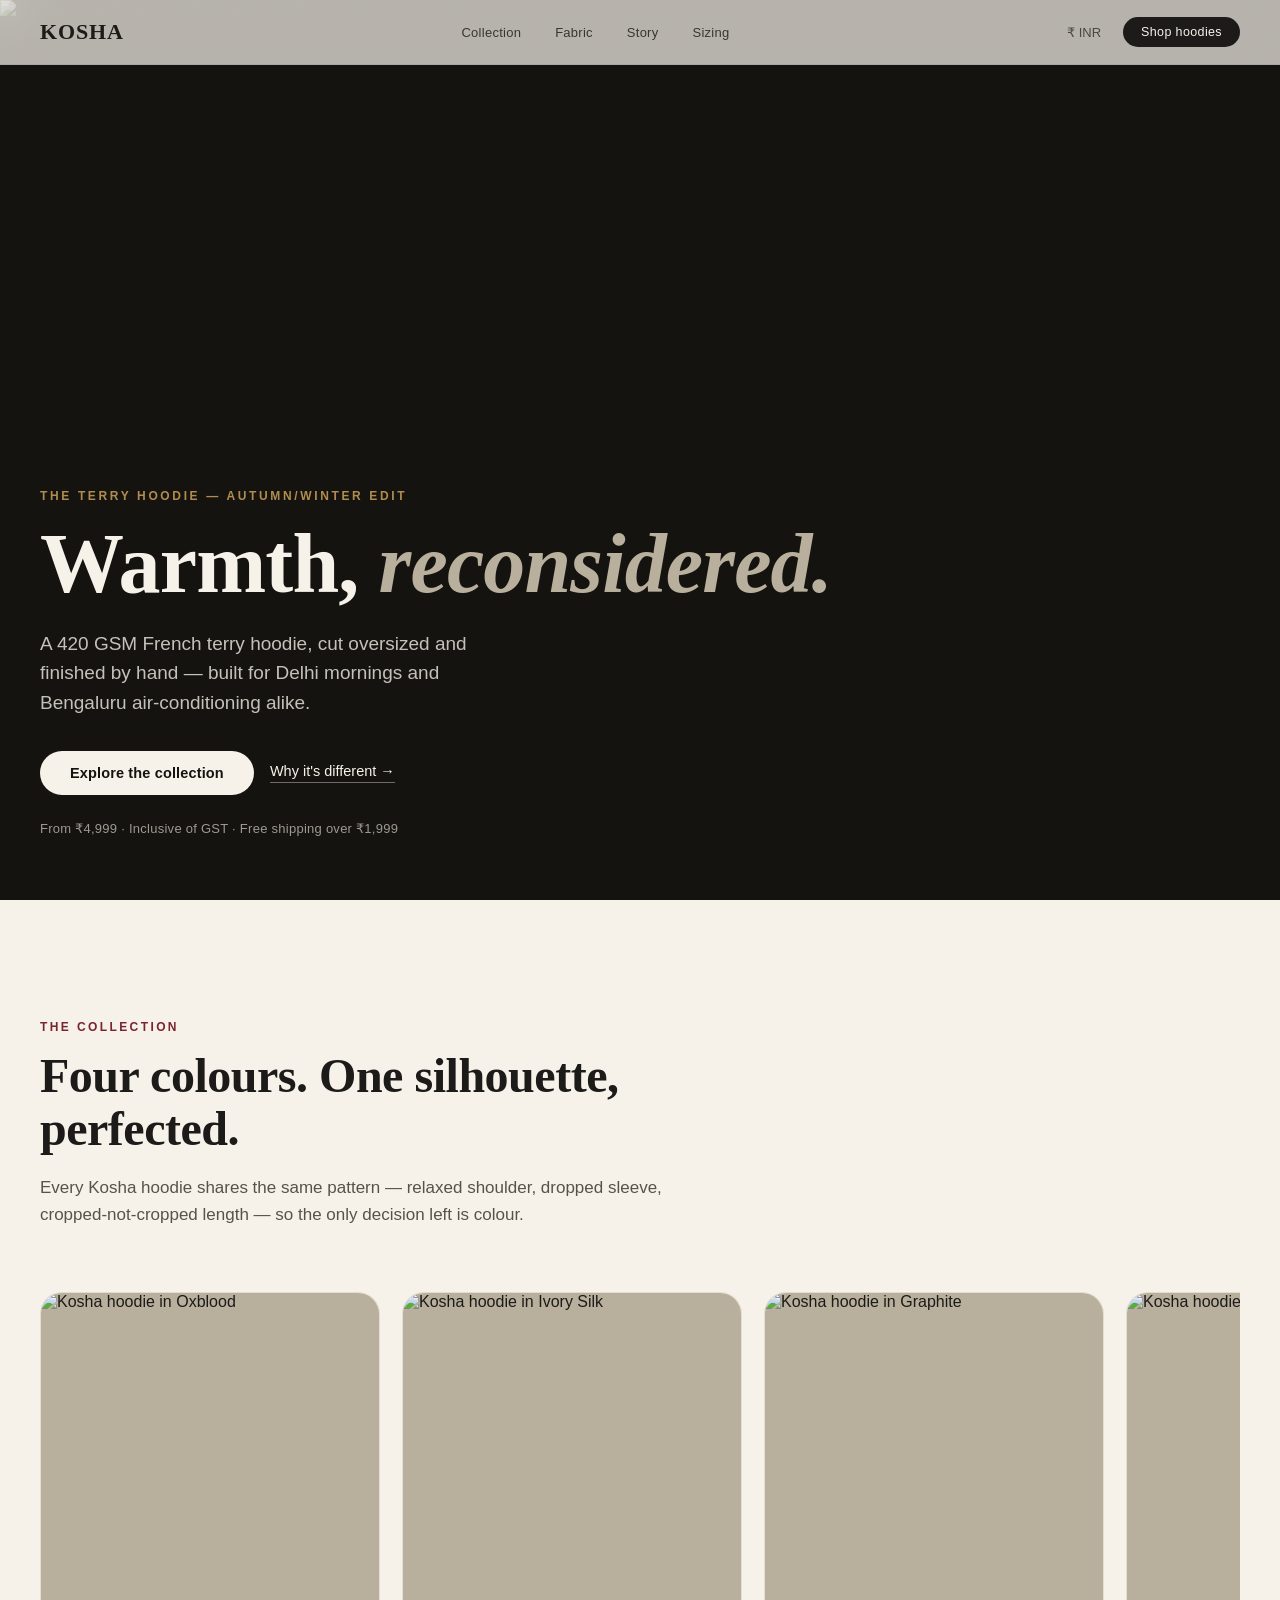
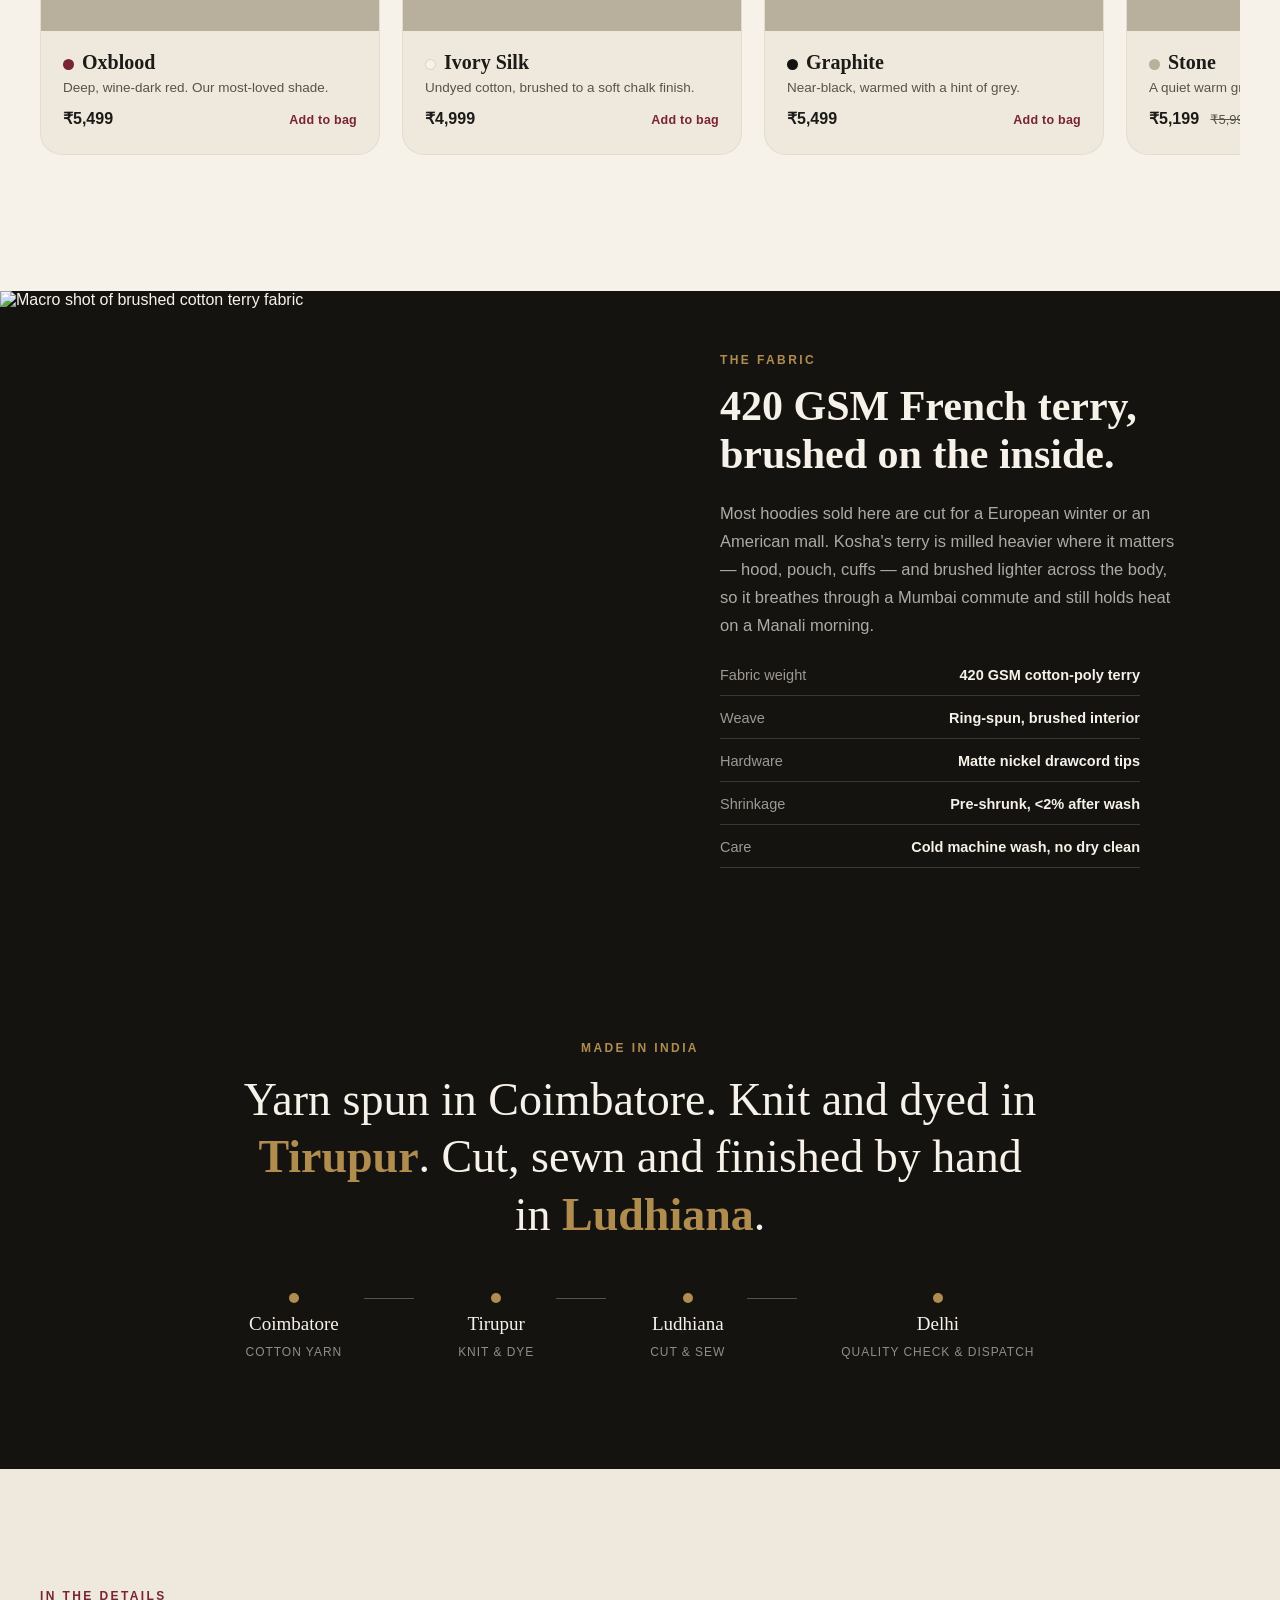
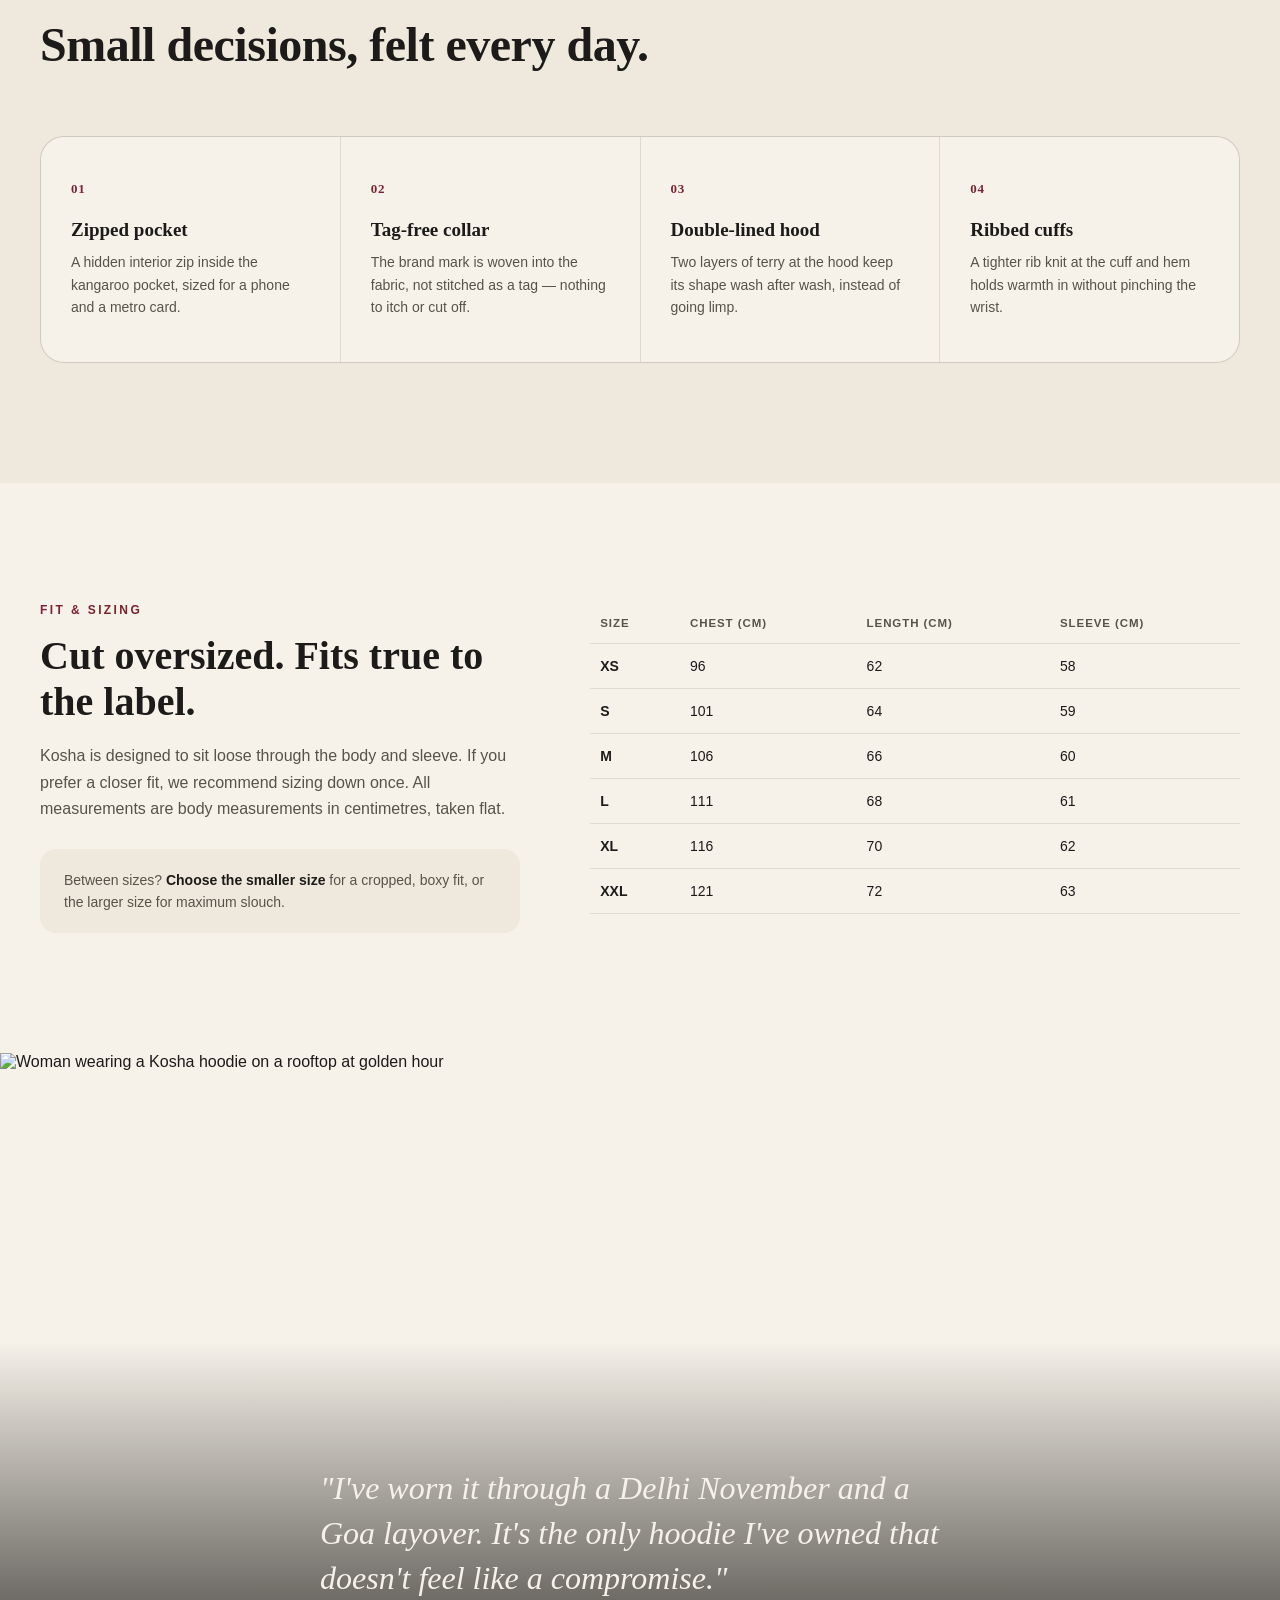
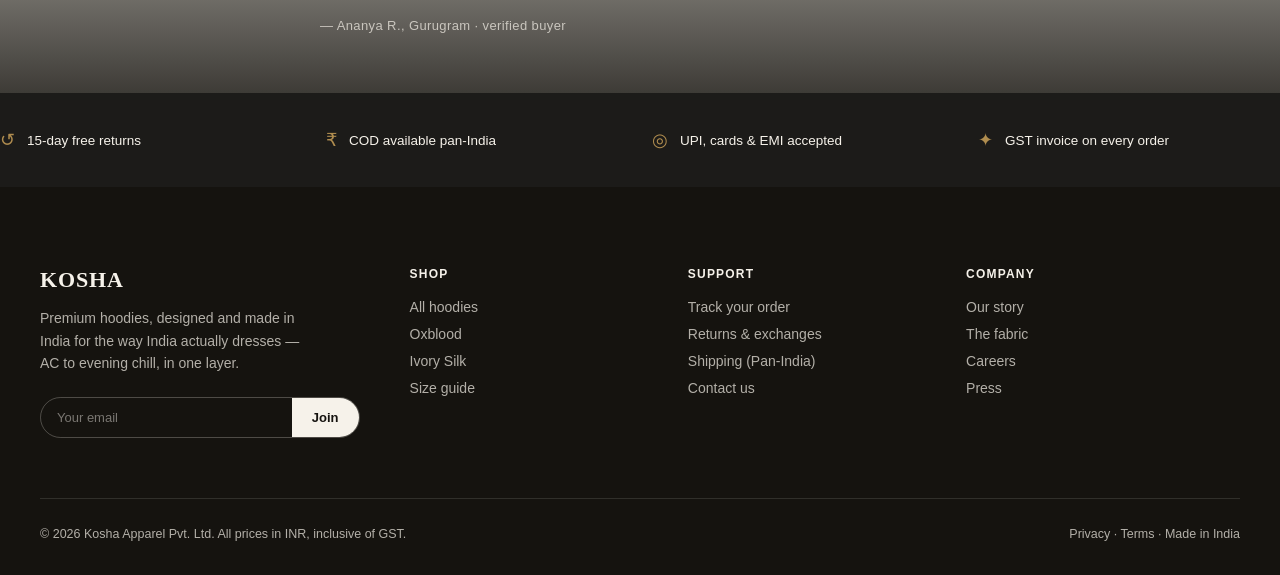
==== index.html @ 0e70fe6a "Add files via upload" ====
<!DOCTYPE html>
<html lang="en">
<head>
<meta charset="UTF-8">
<meta name="viewport" content="width=device-width, initial-scale=1.0">
<title>Kosha — Hoodies, engineered for Indian winters</title>
<style>
  :root{
    --ivory:#F6F2EA;
    --ivory-2:#EFE9DD;
    --graphite:#15130F;
    --graphite-2:#211E19;
    --oxblood:#7A2430;
    --oxblood-2:#5E1B25;
    --stone:#B9AF9D;
    --gold:#B08D4F;
    --ink:#1C1B19;
    --ink-soft:#57534A;
    --serif: ui-serif, "Iowan Old Style", "Palatino Linotype", Georgia, "Times New Roman", serif;
    --sans: -apple-system, BlinkMacSystemFont, "Segoe UI", Helvetica, Arial, sans-serif;
  }
  *{margin:0;padding:0;box-sizing:border-box;}
  html{scroll-behavior:smooth;}
  body{
    background:var(--ivory);
    color:var(--ink);
    font-family:var(--sans);
    -webkit-font-smoothing:antialiased;
    overflow-x:hidden;
  }
  img{display:block;max-width:100%;}
  a{color:inherit;text-decoration:none;}
  .wrap{max-width:1280px;margin:0 auto;padding:0 40px;}
  @media (max-width:700px){.wrap{padding:0 22px;}}

  /* focus visibility */
  a:focus-visible, button:focus-visible{outline:2px solid var(--oxblood); outline-offset:3px;}

  @media (prefers-reduced-motion: reduce){
    html{scroll-behavior:auto;}
    *{animation-duration:0.001ms !important; transition-duration:0.001ms !important;}
  }

  /* ---------- NAV ---------- */
  header.nav{
    position:fixed; top:0; left:0; right:0; z-index:100;
    background:rgba(246,242,234,0.72);
    backdrop-filter:blur(18px) saturate(160%);
    -webkit-backdrop-filter:blur(18px) saturate(160%);
    border-bottom:1px solid rgba(28,27,25,0.08);
  }
  .nav-inner{
    display:flex; align-items:center; justify-content:space-between;
    height:64px;
  }
  .logo{
    font-family:var(--serif); font-size:22px; letter-spacing:0.04em; font-weight:600;
  }
  .nav-links{display:flex; gap:34px; font-size:13px; letter-spacing:0.02em;}
  .nav-links a{opacity:0.82; transition:opacity .2s;}
  .nav-links a:hover{opacity:1;}
  .nav-right{display:flex; align-items:center; gap:22px; font-size:13px;}
  .nav-cta{
    background:var(--ink); color:var(--ivory); padding:8px 18px; border-radius:999px; font-size:12.5px; letter-spacing:0.03em;
  }
  .nav-mobile-toggle{display:none;}
  @media (max-width:860px){
    .nav-links{display:none;}
  }

  /* ---------- HERO ---------- */
  .hero{
    position:relative; height:100vh; min-height:680px; width:100%;
    display:flex; align-items:flex-end;
    background:var(--graphite);
    overflow:hidden;
  }
  .hero img{
    position:absolute; inset:0; width:100%; height:100%; object-fit:cover; object-position:top center;
    opacity:0.96;
  }
  .hero::after{
    content:""; position:absolute; inset:0;
    background:linear-gradient(180deg, rgba(21,19,15,0.05) 0%, rgba(21,19,15,0.15) 45%, rgba(21,19,15,0.92) 100%);
  }
  .hero-content{position:relative; z-index:2; width:100%; padding-bottom:64px;}
  .eyebrow{
    color:var(--gold); font-size:12px; letter-spacing:0.22em; text-transform:uppercase; margin-bottom:18px; font-weight:600;
  }
  .hero h1{
    font-family:var(--serif); color:var(--ivory); font-size:clamp(40px,7vw,84px); line-height:1.02; letter-spacing:-0.01em; max-width:900px; font-weight:600;
  }
  .hero h1 em{font-style:italic; color:var(--stone);}
  .hero p.sub{
    color:rgba(246,242,234,0.78); font-size:clamp(15px,1.7vw,19px); max-width:480px; margin-top:22px; line-height:1.55;
  }
  .hero-actions{display:flex; gap:16px; margin-top:34px; align-items:center; flex-wrap:wrap;}
  .btn-primary{
    background:var(--ivory); color:var(--graphite); padding:14px 30px; border-radius:999px; font-size:14.5px; font-weight:600; letter-spacing:0.01em;
    transition:transform .25s ease, background .25s ease;
    display:inline-block;
  }
  .btn-primary:hover{transform:translateY(-2px); background:#fff;}
  .btn-ghost{
    color:var(--ivory); font-size:14.5px; border-bottom:1px solid rgba(246,242,234,0.4); padding-bottom:3px;
  }
  .hero-price{color:rgba(246,242,234,0.6); font-size:13px; margin-top:26px; letter-spacing:0.02em;}

  /* ---------- SECTION HEADERS ---------- */
  .section{padding:120px 0;}
  @media (max-width:700px){.section{padding:76px 0;}}
  .section-head{max-width:640px; margin-bottom:64px;}
  .section-eyebrow{
    font-size:12px; letter-spacing:0.2em; text-transform:uppercase; color:var(--oxblood); font-weight:700; margin-bottom:16px;
  }
  .section-head h2{
    font-family:var(--serif); font-size:clamp(30px,4vw,48px); line-height:1.1; font-weight:600; letter-spacing:-0.01em;
  }
  .section-head p{color:var(--ink-soft); font-size:17px; line-height:1.6; margin-top:18px;}

  /* ---------- COLLECTION STRIP ---------- */
  .collection{background:var(--ivory);}
  .strip{
    display:flex; gap:22px; overflow-x:auto; padding-bottom:16px; scroll-snap-type:x mandatory;
    -ms-overflow-style:none; scrollbar-width:none;
  }
  .strip::-webkit-scrollbar{display:none;}
  .card{
    flex:0 0 auto; width:340px; scroll-snap-align:start;
    background:var(--ivory-2); border-radius:22px; overflow:hidden;
    border:1px solid rgba(28,27,25,0.06);
    transition:transform .35s cubic-bezier(.2,.8,.2,1), box-shadow .35s;
  }
  .card:hover{transform:translateY(-6px); box-shadow:0 24px 48px -20px rgba(28,27,25,0.25);}
  .card-img{aspect-ratio:1/1; overflow:hidden; background:var(--stone);}
  .card-img img{width:100%; height:100%; object-fit:cover; transition:transform .6s ease;}
  .card:hover .card-img img{transform:scale(1.05);}
  .card-info{padding:20px 22px 26px;}
  .card-info .swatch{display:inline-block; width:11px; height:11px; border-radius:50%; margin-right:8px; vertical-align:middle;}
  .card-info h3{font-family:var(--serif); font-size:20px; font-weight:600; margin-bottom:6px;}
  .card-info .desc{color:var(--ink-soft); font-size:13.5px; margin-bottom:14px;}
  .card-info .price-row{display:flex; align-items:baseline; justify-content:space-between;}
  .card-info .price{font-size:16px; font-weight:600;}
  .card-info .price .strike{color:var(--ink-soft); text-decoration:line-through; font-weight:400; font-size:13px; margin-left:7px;}
  .card-info .add{font-size:12.5px; color:var(--oxblood); font-weight:700; letter-spacing:0.02em;}

  /* ---------- FABRIC / SPLIT SECTION ---------- */
  .split{
    display:grid; grid-template-columns:1fr 1fr; align-items:center; gap:0;
  }
  @media (max-width:860px){.split{grid-template-columns:1fr;}}
  .split-media{aspect-ratio:1/1; overflow:hidden;}
  .split-media img{width:100%; height:100%; object-fit:cover;}
  .split-text{padding:60px 80px;}
  @media (max-width:860px){.split-text{padding:50px 24px;}}
  .split-text .section-eyebrow{margin-bottom:16px;}
  .split-text h2{font-family:var(--serif); font-size:clamp(28px,3.6vw,42px); line-height:1.14; font-weight:600; margin-bottom:20px;}
  .split-text p{color:var(--ink-soft); font-size:16.5px; line-height:1.7; margin-bottom:16px; max-width:460px;}
  .spec-list{margin-top:28px; display:grid; gap:14px;}
  .spec-list div{display:flex; justify-content:space-between; max-width:420px; border-bottom:1px solid rgba(28,27,25,0.1); padding-bottom:12px; font-size:14.5px;}
  .spec-list span:first-child{color:var(--ink-soft);}
  .spec-list span:last-child{font-weight:600;}

  .dark{background:var(--graphite); color:var(--ivory);}
  .dark .section-head p, .dark .split-text p{color:rgba(246,242,234,0.68);}
  .dark .section-eyebrow{color:var(--gold);}
  .dark .spec-list div{border-bottom-color:rgba(246,242,234,0.16);}
  .dark .spec-list span:first-child{color:rgba(246,242,234,0.6);}

  /* ---------- PROVENANCE ---------- */
  .provenance{background:var(--graphite); color:var(--ivory); text-align:center; padding:110px 0;}
  .provenance .section-eyebrow{color:var(--gold); justify-content:center;}
  .provenance h2{font-family:var(--serif); font-size:clamp(28px,4vw,46px); max-width:800px; margin:0 auto 50px; line-height:1.25; font-weight:500;}
  .provenance h2 b{font-weight:600; color:var(--gold);}
  .route{
    display:flex; align-items:flex-start; justify-content:center; max-width:900px; margin:0 auto; flex-wrap:wrap; row-gap:36px;
  }
  .route .stop{display:flex; align-items:flex-start; gap:0; padding:0 22px;}
  .route .stop-inner{display:flex; flex-direction:column; align-items:center; gap:10px;}
  .route .stop .dot{width:10px; height:10px; border-radius:50%; background:var(--gold);}
  .route .stop .city{font-family:var(--serif); font-size:19px;}
  .route .stop .role{font-size:12px; letter-spacing:0.08em; text-transform:uppercase; color:rgba(246,242,234,0.55); white-space:nowrap;}
  .route .line{width:50px; height:1px; background:rgba(246,242,234,0.28); margin-top:5px; align-self:flex-start; margin-left:22px;}
  @media (max-width:760px){ .route .line{display:none;} .route{flex-direction:column; align-items:center; gap:28px;} .route .stop{padding:0;} }

  /* ---------- DETAIL GRID ---------- */
  .details{background:var(--ivory-2);}
  .grid4{display:grid; grid-template-columns:repeat(4,1fr); gap:1px; background:rgba(28,27,25,0.08); border:1px solid rgba(28,27,25,0.08); border-radius:24px; overflow:hidden;}
  @media (max-width:900px){.grid4{grid-template-columns:repeat(2,1fr);}}
  .detail-cell{background:var(--ivory); padding:44px 30px; }
  .detail-cell .num{font-family:var(--serif); font-size:13px; color:var(--oxblood); font-weight:700; letter-spacing:0.05em; margin-bottom:22px;}
  .detail-cell h4{font-family:var(--serif); font-size:19px; font-weight:600; margin-bottom:10px;}
  .detail-cell p{font-size:14px; color:var(--ink-soft); line-height:1.6;}

  /* ---------- SIZE ---------- */
  .size-section .wrap{display:grid; grid-template-columns:0.85fr 1.15fr; gap:70px; align-items:start;}
  @media (max-width:900px){.size-section .wrap{grid-template-columns:1fr;}}
  table.size-table{width:100%; border-collapse:collapse; font-size:14px;}
  table.size-table th, table.size-table td{padding:14px 10px; text-align:left; border-bottom:1px solid rgba(28,27,25,0.1);}
  table.size-table th{font-size:11.5px; letter-spacing:0.08em; text-transform:uppercase; color:var(--ink-soft); font-weight:600;}
  table.size-table td:first-child, table.size-table th:first-child{font-weight:700;}
  .fit-note{margin-top:26px; background:var(--ivory-2); border-radius:16px; padding:20px 24px; font-size:14px; color:var(--ink-soft); line-height:1.6;}
  .fit-note b{color:var(--ink);}

  /* ---------- LIFESTYLE / QUOTE ---------- */
  .quote-section{position:relative; min-height:640px; display:flex; align-items:flex-end; overflow:hidden;}
  .quote-section img{position:absolute; inset:0; width:100%; height:100%; object-fit:cover;}
  .quote-section::after{content:""; position:absolute; inset:0; background:linear-gradient(0deg, rgba(21,19,15,0.82) 0%, rgba(21,19,15,0) 55%);}
  .quote-content{position:relative; z-index:2; padding:60px 0; color:var(--ivory); max-width:640px;}
  .quote-content p.quote{font-family:var(--serif); font-size:clamp(22px,3vw,32px); line-height:1.4; font-style:italic; margin-bottom:18px;}
  .quote-content .attribution{font-size:13px; color:rgba(246,242,234,0.7); letter-spacing:0.03em;}

  /* ---------- TRUST BAR ---------- */
  .trust{background:var(--ink); color:var(--ivory);}
  .trust .wrap{display:flex; justify-content:space-between; padding:36px 0; flex-wrap:wrap; gap:24px;}
  .trust .item{display:flex; align-items:center; gap:12px; font-size:13.5px; flex:1; min-width:200px;}
  .trust .item .ic{font-size:18px; color:var(--gold);}

  /* ---------- FOOTER ---------- */
  footer{background:var(--graphite); color:rgba(246,242,234,0.7); padding:80px 0 34px;}
  .footer-top{display:grid; grid-template-columns:1.4fr 1fr 1fr 1.2fr; gap:50px; padding-bottom:60px; border-bottom:1px solid rgba(246,242,234,0.12);}
  @media (max-width:800px){.footer-top{grid-template-columns:1fr 1fr; row-gap:40px;}}
  .footer-top h5{color:var(--ivory); font-size:12px; letter-spacing:0.1em; text-transform:uppercase; margin-bottom:18px;}
  .footer-top ul{list-style:none; display:grid; gap:11px; font-size:14px;}
  .footer-top ul a:hover{color:var(--ivory);}
  .foot-brand .logo{color:var(--ivory); margin-bottom:14px;}
  .foot-brand p{font-size:14px; line-height:1.6; max-width:280px; margin-bottom:22px;}
  .newsletter{display:flex; border:1px solid rgba(246,242,234,0.25); border-radius:999px; overflow:hidden; max-width:320px;}
  .newsletter input{background:none; border:none; padding:12px 16px; color:var(--ivory); font-size:13px; flex:1; outline:none;}
  .newsletter input::placeholder{color:rgba(246,242,234,0.45);}
  .newsletter button{background:var(--ivory); color:var(--graphite); border:none; padding:0 20px; font-size:13px; font-weight:700; cursor:pointer;}
  .footer-bottom{display:flex; justify-content:space-between; padding-top:28px; font-size:12.5px; flex-wrap:wrap; gap:12px;}

  .reveal{opacity:0; transform:translateY(24px); transition:opacity .8s ease, transform .8s ease;}
  .reveal.in{opacity:1; transform:translateY(0);}
</style>
</head>
<body>

<header class="nav">
  <div class="wrap nav-inner">
    <a class="logo" href="#top">KOSHA</a>
    <nav class="nav-links">
      <a href="#collection">Collection</a>
      <a href="#fabric">Fabric</a>
      <a href="#provenance">Story</a>
      <a href="#sizing">Sizing</a>
    </nav>
    <div class="nav-right">
      <span style="opacity:0.7;">₹ INR</span>
      <a class="nav-cta" href="#collection">Shop hoodies</a>
    </div>
  </div>
</header>

<section class="hero" id="top">
  <img src="assets/hero.png" alt="Woman wearing an oversized ivory Kosha hoodie, studio portrait">
  <div class="hero-content wrap">
    <div class="eyebrow">The Terry Hoodie — Autumn/Winter Edit</div>
    <h1>Warmth, <em>reconsidered.</em></h1>
    <p class="sub">A 420 GSM French terry hoodie, cut oversized and finished by hand — built for Delhi mornings and Bengaluru air-conditioning alike.</p>
    <div class="hero-actions">
      <a class="btn-primary" href="#collection">Explore the collection</a>
      <a class="btn-ghost" href="#fabric">Why it's different →</a>
    </div>
    <div class="hero-price">From ₹4,999 · Inclusive of GST · Free shipping over ₹1,999</div>
  </div>
</section>

<section class="section collection" id="collection">
  <div class="wrap">
    <div class="section-head reveal">
      <div class="section-eyebrow">The Collection</div>
      <h2>Four colours. One silhouette, perfected.</h2>
      <p>Every Kosha hoodie shares the same pattern — relaxed shoulder, dropped sleeve, cropped-not-cropped length — so the only decision left is colour.</p>
    </div>
    <div class="strip">
      <div class="card reveal">
        <div class="card-img"><img src="assets/product-oxblood.png" alt="Kosha hoodie in Oxblood"></div>
        <div class="card-info">
          <h3><span class="swatch" style="background:#7A2430;"></span>Oxblood</h3>
          <div class="desc">Deep, wine-dark red. Our most-loved shade.</div>
          <div class="price-row"><div class="price">₹5,499</div><div class="add">Add to bag</div></div>
        </div>
      </div>
      <div class="card reveal">
        <div class="card-img"><img src="assets/product-ivory.png" alt="Kosha hoodie in Ivory Silk"></div>
        <div class="card-info">
          <h3><span class="swatch" style="background:#F6F2EA; border:1px solid #d8d2c4;"></span>Ivory Silk</h3>
          <div class="desc">Undyed cotton, brushed to a soft chalk finish.</div>
          <div class="price-row"><div class="price">₹4,999</div><div class="add">Add to bag</div></div>
        </div>
      </div>
      <div class="card reveal">
        <div class="card-img"><img src="assets/product-graphite.png" alt="Kosha hoodie in Graphite"></div>
        <div class="card-info">
          <h3><span class="swatch" style="background:#15130F;"></span>Graphite</h3>
          <div class="desc">Near-black, warmed with a hint of grey.</div>
          <div class="price-row"><div class="price">₹5,499</div><div class="add">Add to bag</div></div>
        </div>
      </div>
      <div class="card reveal">
        <div class="card-img"><img src="assets/lifestyle.png" alt="Kosha hoodie in Stone worn outdoors"></div>
        <div class="card-info">
          <h3><span class="swatch" style="background:#B9AF9D;"></span>Stone</h3>
          <div class="desc">A quiet warm grey that pairs with everything.</div>
          <div class="price-row"><div class="price">₹5,199 <span class="strike">₹5,999</span></div><div class="add">Add to bag</div></div>
        </div>
      </div>
    </div>
  </div>
</section>

<section class="split dark" id="fabric">
  <div class="split-media"><img src="assets/fabric-texture.png" alt="Macro shot of brushed cotton terry fabric"></div>
  <div class="split-text">
    <div class="section-eyebrow">The Fabric</div>
    <h2>420 GSM French terry, brushed on the inside.</h2>
    <p>Most hoodies sold here are cut for a European winter or an American mall. Kosha's terry is milled heavier where it matters — hood, pouch, cuffs — and brushed lighter across the body, so it breathes through a Mumbai commute and still holds heat on a Manali morning.</p>
    <div class="spec-list">
      <div><span>Fabric weight</span><span>420 GSM cotton-poly terry</span></div>
      <div><span>Weave</span><span>Ring-spun, brushed interior</span></div>
      <div><span>Hardware</span><span>Matte nickel drawcord tips</span></div>
      <div><span>Shrinkage</span><span>Pre-shrunk, &lt;2% after wash</span></div>
      <div><span>Care</span><span>Cold machine wash, no dry clean</span></div>
    </div>
  </div>
</section>

<section class="provenance" id="provenance">
  <div class="wrap">
    <div class="section-eyebrow" style="display:flex;">Made in India</div>
    <h2>Yarn spun in Coimbatore. Knit and dyed in <b>Tirupur</b>. Cut, sewn and finished by hand in <b>Ludhiana</b>.</h2>
    <div class="route">
      <div class="stop"><div class="stop-inner"><div class="dot"></div><div class="city">Coimbatore</div><div class="role">Cotton yarn</div></div><div class="line"></div></div>
      <div class="stop"><div class="stop-inner"><div class="dot"></div><div class="city">Tirupur</div><div class="role">Knit &amp; dye</div></div><div class="line"></div></div>
      <div class="stop"><div class="stop-inner"><div class="dot"></div><div class="city">Ludhiana</div><div class="role">Cut &amp; sew</div></div><div class="line"></div></div>
      <div class="stop"><div class="stop-inner"><div class="dot"></div><div class="city">Delhi</div><div class="role">Quality check &amp; dispatch</div></div></div>
    </div>
  </div>
</section>

<section class="section details">
  <div class="wrap">
    <div class="section-head reveal">
      <div class="section-eyebrow">In The Details</div>
      <h2>Small decisions, felt every day.</h2>
    </div>
    <div class="grid4 reveal">
      <div class="detail-cell">
        <div class="num">01</div>
        <h4>Zipped pocket</h4>
        <p>A hidden interior zip inside the kangaroo pocket, sized for a phone and a metro card.</p>
      </div>
      <div class="detail-cell">
        <div class="num">02</div>
        <h4>Tag-free collar</h4>
        <p>The brand mark is woven into the fabric, not stitched as a tag — nothing to itch or cut off.</p>
      </div>
      <div class="detail-cell">
        <div class="num">03</div>
        <h4>Double-lined hood</h4>
        <p>Two layers of terry at the hood keep its shape wash after wash, instead of going limp.</p>
      </div>
      <div class="detail-cell">
        <div class="num">04</div>
        <h4>Ribbed cuffs</h4>
        <p>A tighter rib knit at the cuff and hem holds warmth in without pinching the wrist.</p>
      </div>
    </div>
  </div>
</section>

<section class="section size-section" id="sizing">
  <div class="wrap">
    <div>
      <div class="section-eyebrow">Fit &amp; Sizing</div>
      <h2 style="font-family:var(--serif); font-size:clamp(28px,3.4vw,40px); font-weight:600; line-height:1.15; margin-bottom:18px;">Cut oversized. Fits true to the label.</h2>
      <p style="color:var(--ink-soft); font-size:16px; line-height:1.65;">Kosha is designed to sit loose through the body and sleeve. If you prefer a closer fit, we recommend sizing down once. All measurements are body measurements in centimetres, taken flat.</p>
      <div class="fit-note">Between sizes? <b>Choose the smaller size</b> for a cropped, boxy fit, or the larger size for maximum slouch.</div>
    </div>
    <div>
      <table class="size-table">
        <thead>
          <tr><th>Size</th><th>Chest (cm)</th><th>Length (cm)</th><th>Sleeve (cm)</th></tr>
        </thead>
        <tbody>
          <tr><td>XS</td><td>96</td><td>62</td><td>58</td></tr>
          <tr><td>S</td><td>101</td><td>64</td><td>59</td></tr>
          <tr><td>M</td><td>106</td><td>66</td><td>60</td></tr>
          <tr><td>L</td><td>111</td><td>68</td><td>61</td></tr>
          <tr><td>XL</td><td>116</td><td>70</td><td>62</td></tr>
          <tr><td>XXL</td><td>121</td><td>72</td><td>63</td></tr>
        </tbody>
      </table>
    </div>
  </div>
</section>

<section class="quote-section">
  <img src="assets/lifestyle.png" alt="Woman wearing a Kosha hoodie on a rooftop at golden hour">
  <div class="wrap quote-content">
    <p class="quote">"I've worn it through a Delhi November and a Goa layover. It's the only hoodie I've owned that doesn't feel like a compromise."</p>
    <div class="attribution">— Ananya R., Gurugram · verified buyer</div>
  </div>
</section>

<div class="trust">
  <div class="wrap">
    <div class="item"><span class="ic">↺</span> 15-day free returns</div>
    <div class="item"><span class="ic">₹</span> COD available pan-India</div>
    <div class="item"><span class="ic">◎</span> UPI, cards &amp; EMI accepted</div>
    <div class="item"><span class="ic">✦</span> GST invoice on every order</div>
  </div>
</div>

<footer>
  <div class="wrap">
    <div class="footer-top">
      <div class="foot-brand">
        <div class="logo">KOSHA</div>
        <p>Premium hoodies, designed and made in India for the way India actually dresses — AC to evening chill, in one layer.</p>
        <div class="newsletter">
          <input type="email" placeholder="Your email" aria-label="Email address">
          <button type="button">Join</button>
        </div>
      </div>
      <div>
        <h5>Shop</h5>
        <ul>
          <li><a href="#collection">All hoodies</a></li>
          <li><a href="#collection">Oxblood</a></li>
          <li><a href="#collection">Ivory Silk</a></li>
          <li><a href="#sizing">Size guide</a></li>
        </ul>
      </div>
      <div>
        <h5>Support</h5>
        <ul>
          <li><a href="#">Track your order</a></li>
          <li><a href="#">Returns &amp; exchanges</a></li>
          <li><a href="#">Shipping (Pan-India)</a></li>
          <li><a href="#">Contact us</a></li>
        </ul>
      </div>
      <div>
        <h5>Company</h5>
        <ul>
          <li><a href="#provenance">Our story</a></li>
          <li><a href="#fabric">The fabric</a></li>
          <li><a href="#">Careers</a></li>
          <li><a href="#">Press</a></li>
        </ul>
      </div>
    </div>
    <div class="footer-bottom">
      <span>© 2026 Kosha Apparel Pvt. Ltd. All prices in INR, inclusive of GST.</span>
      <span>Privacy · Terms · Made in India</span>
    </div>
  </div>
</footer>

<script>
  const els = document.querySelectorAll('.reveal');
  const io = new IntersectionObserver((entries)=>{
    entries.forEach(e=>{ if(e.isIntersecting){ e.target.classList.add('in'); io.unobserve(e.target); } });
  }, {threshold:0.15});
  els.forEach(el=>io.observe(el));
</script>

</body>
</html>
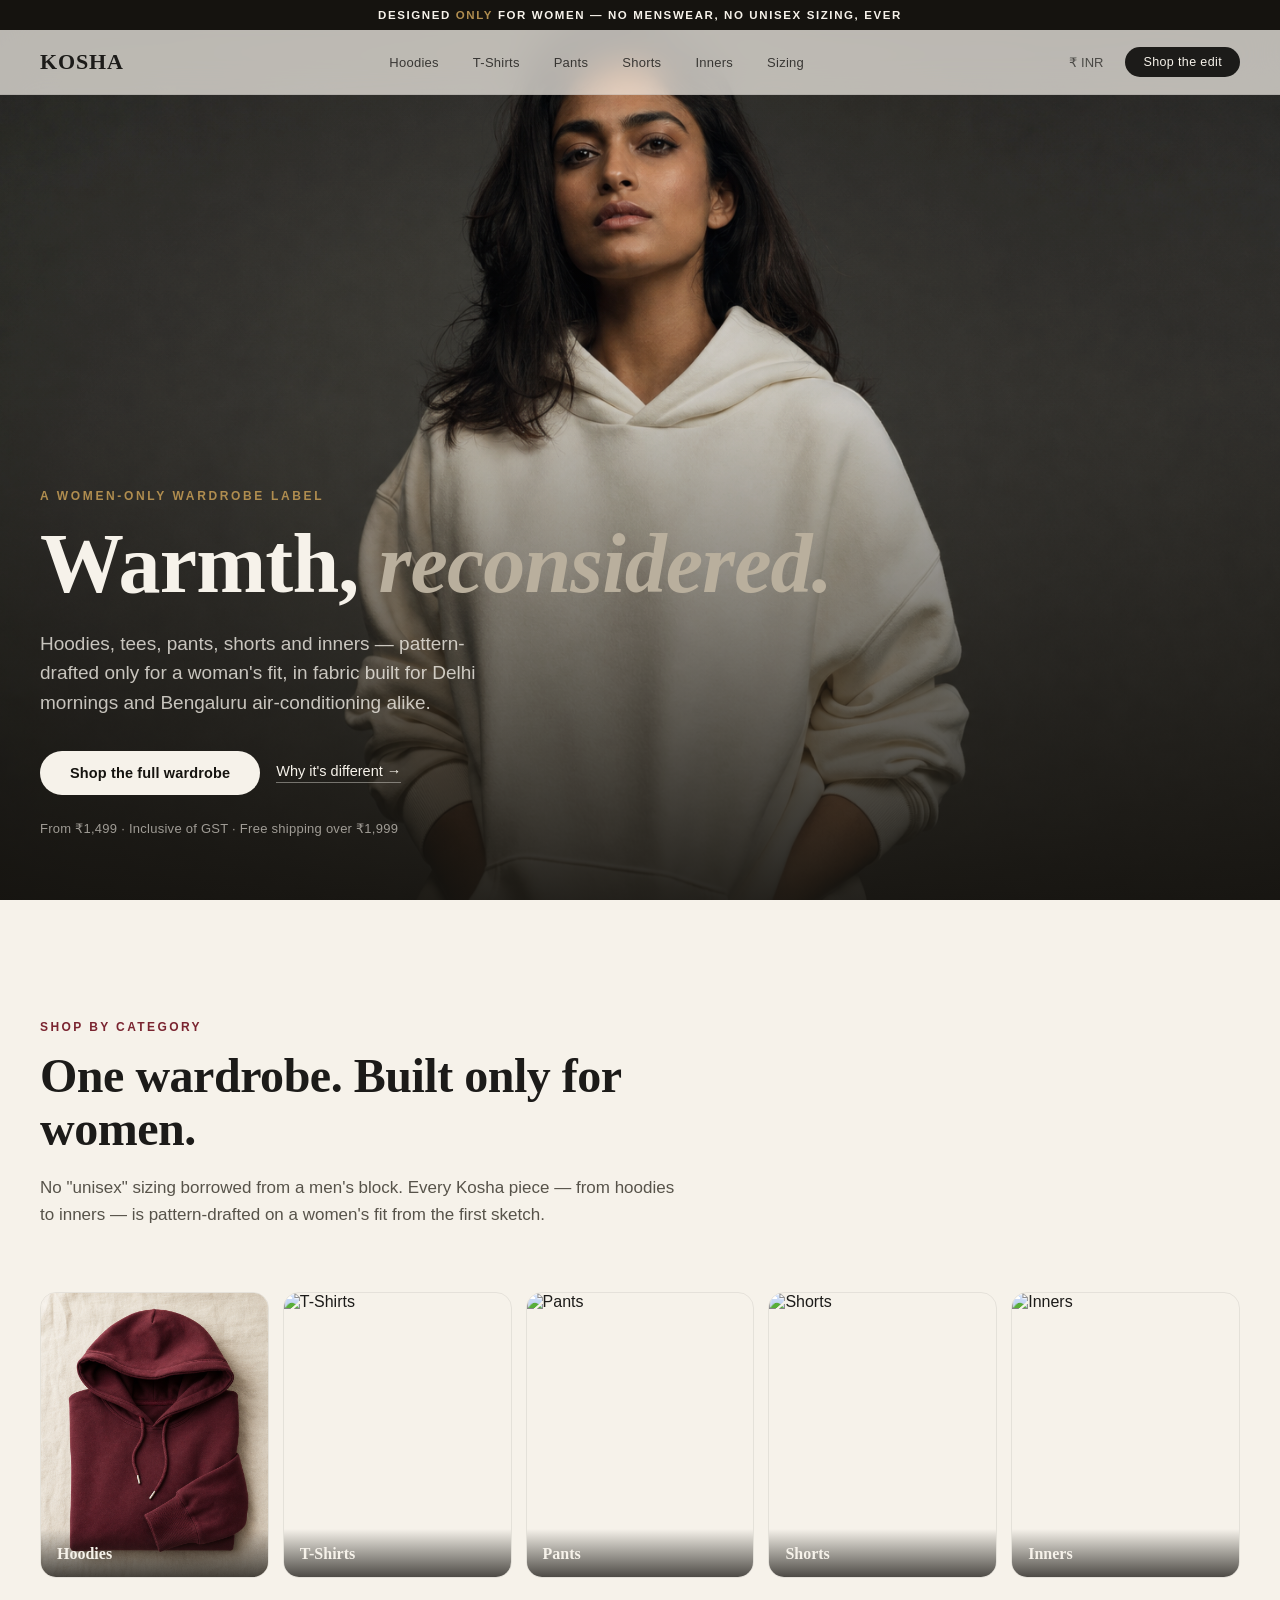
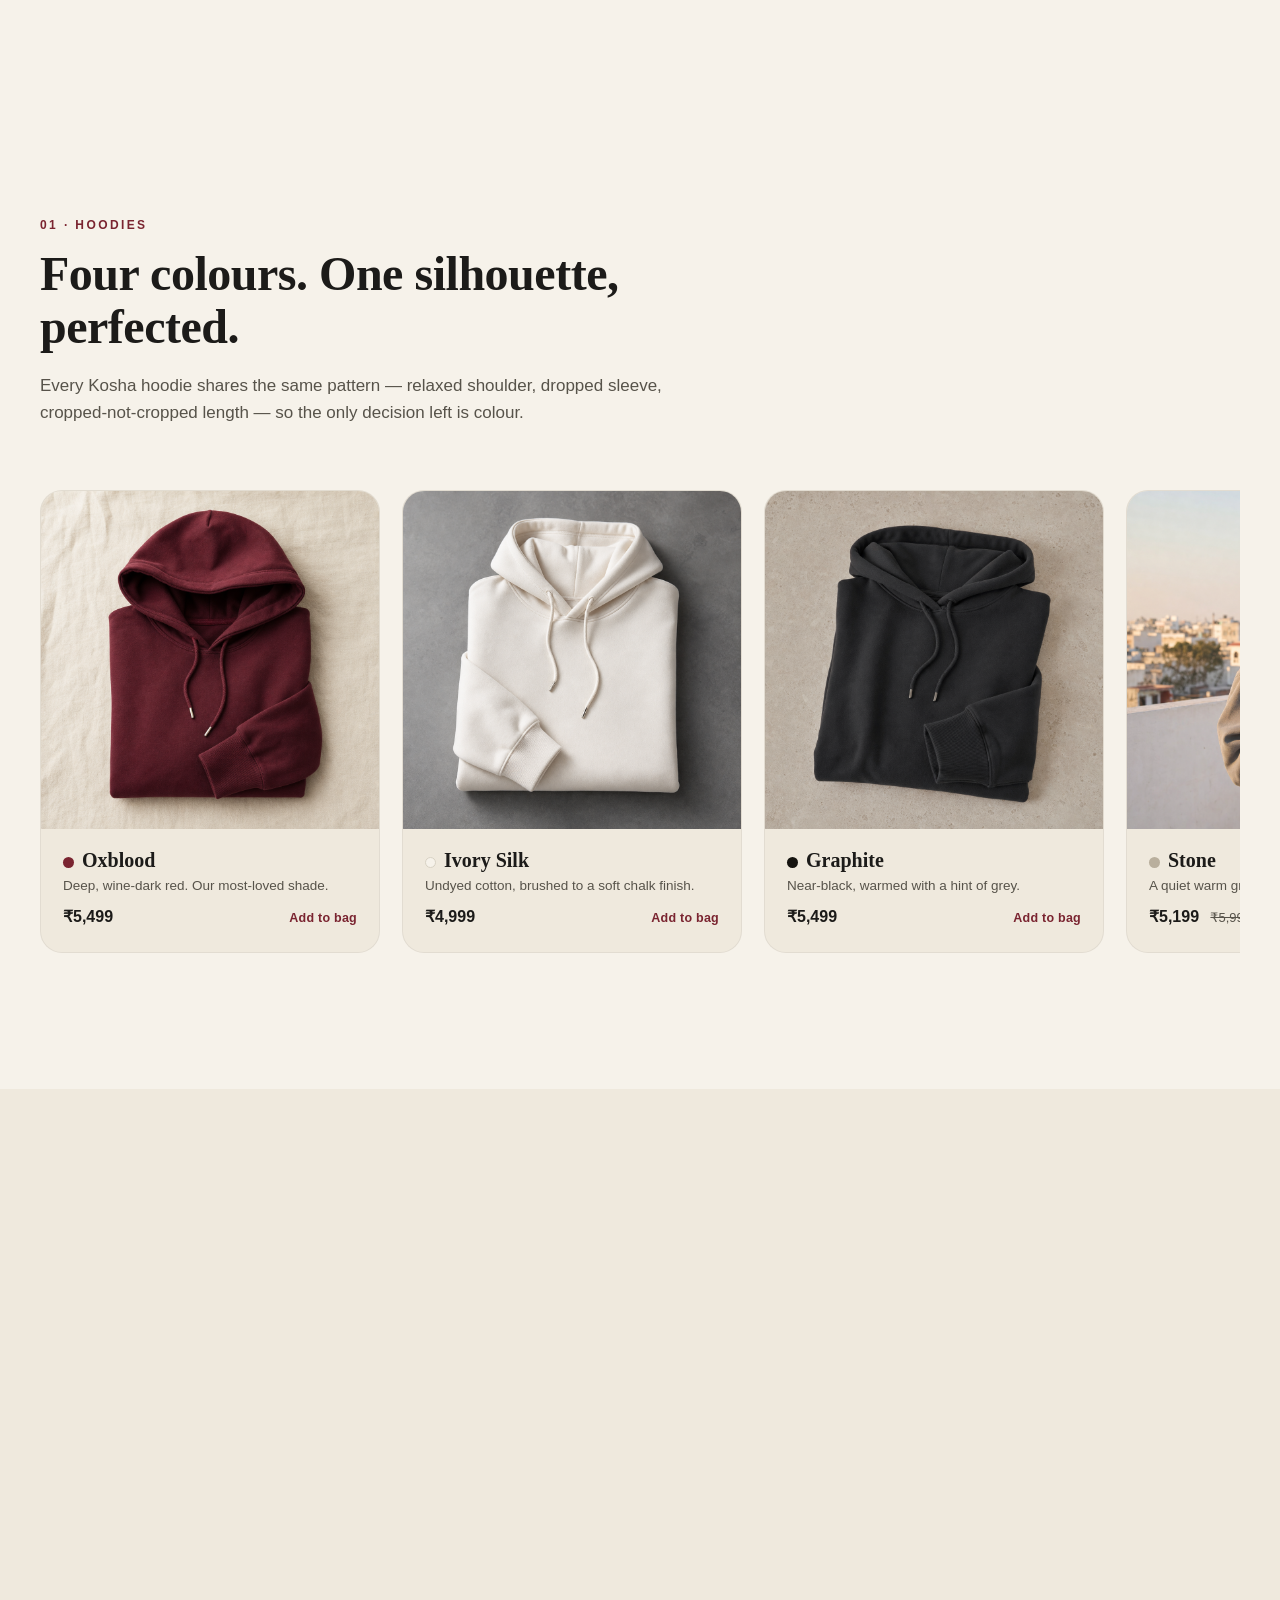
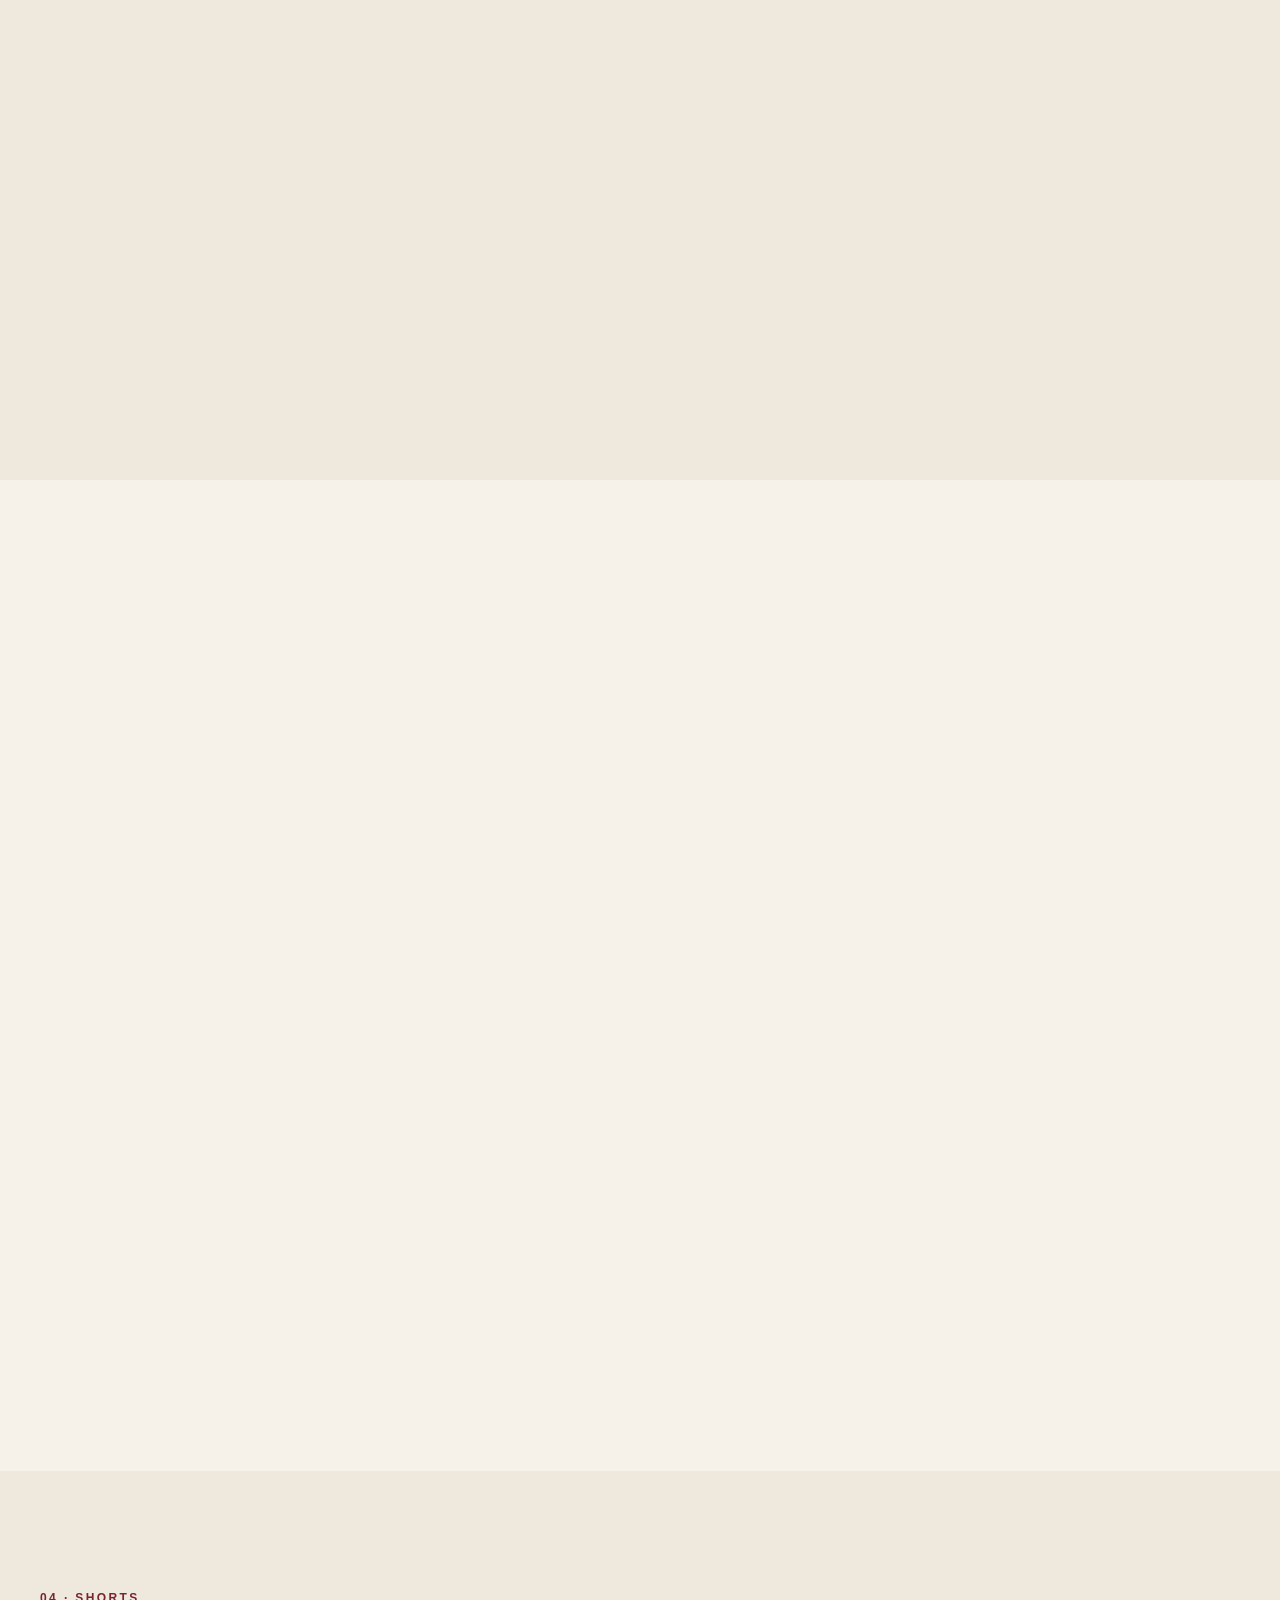
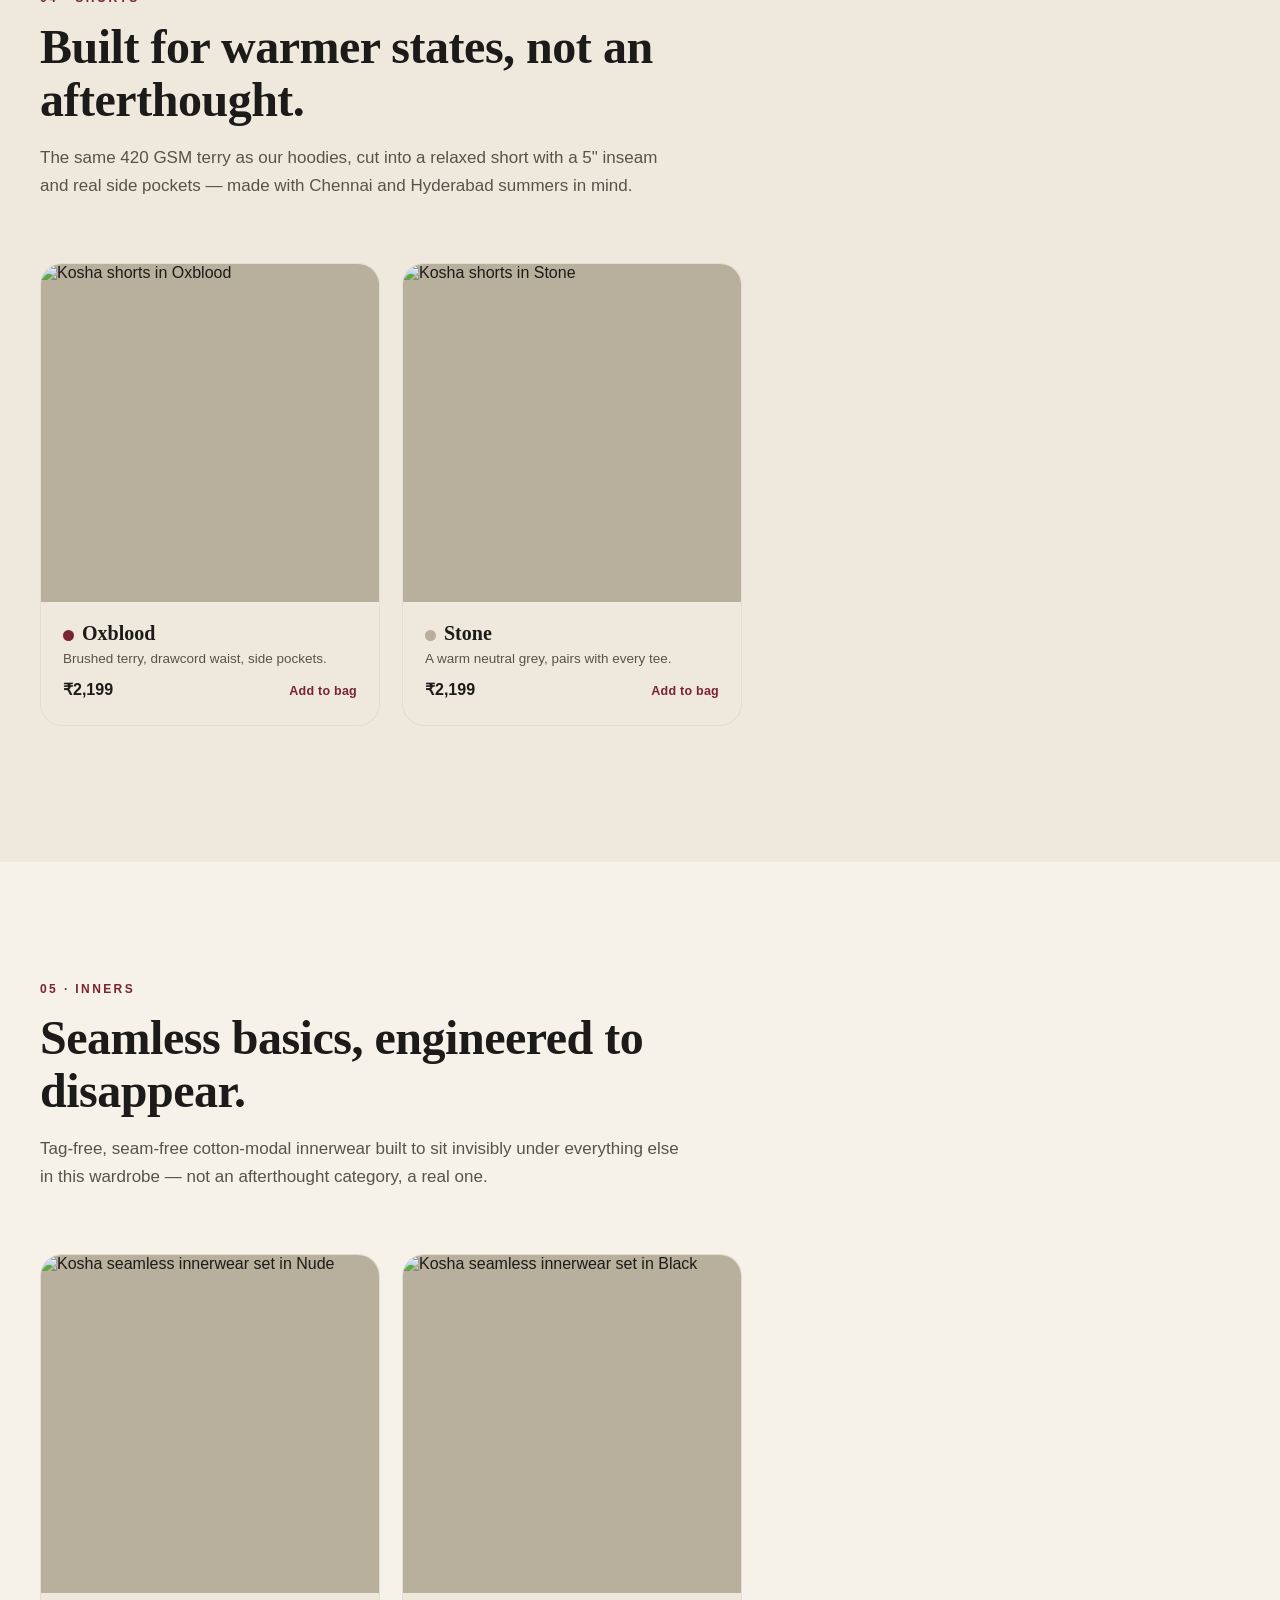
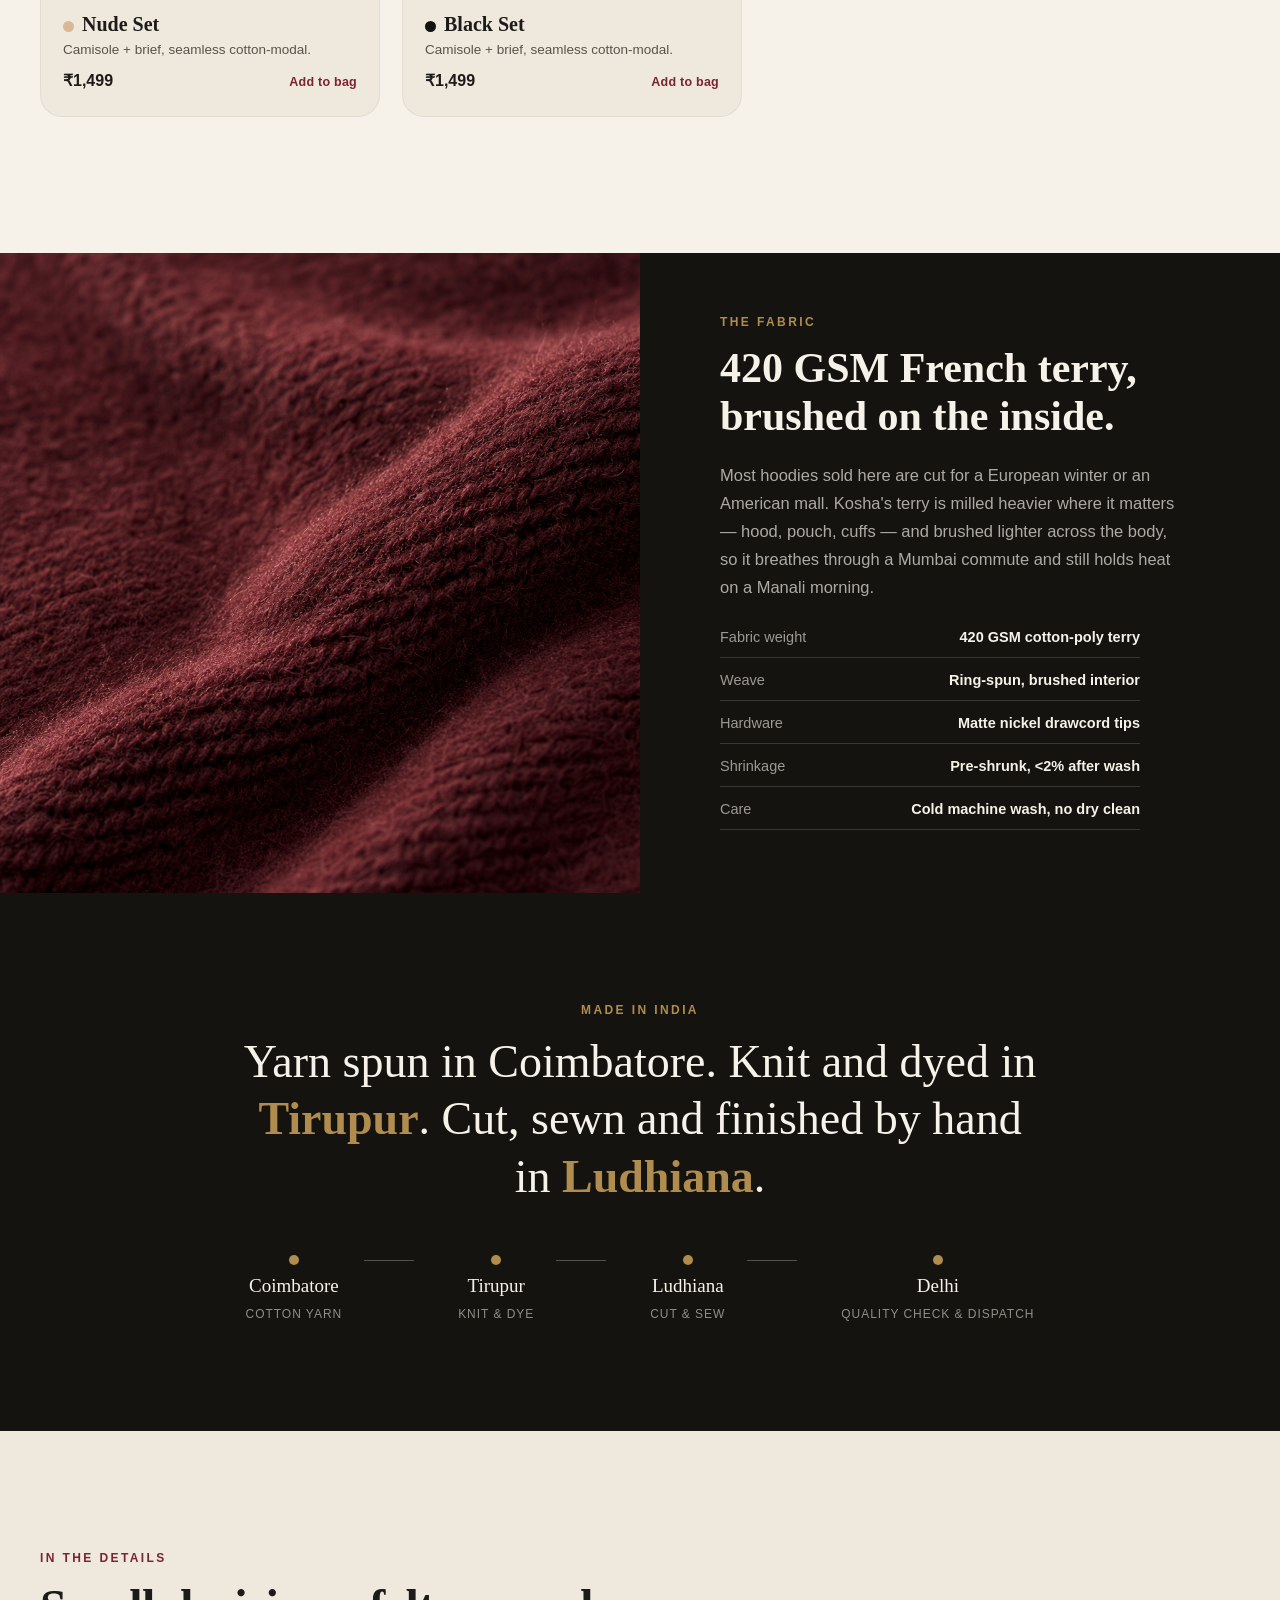
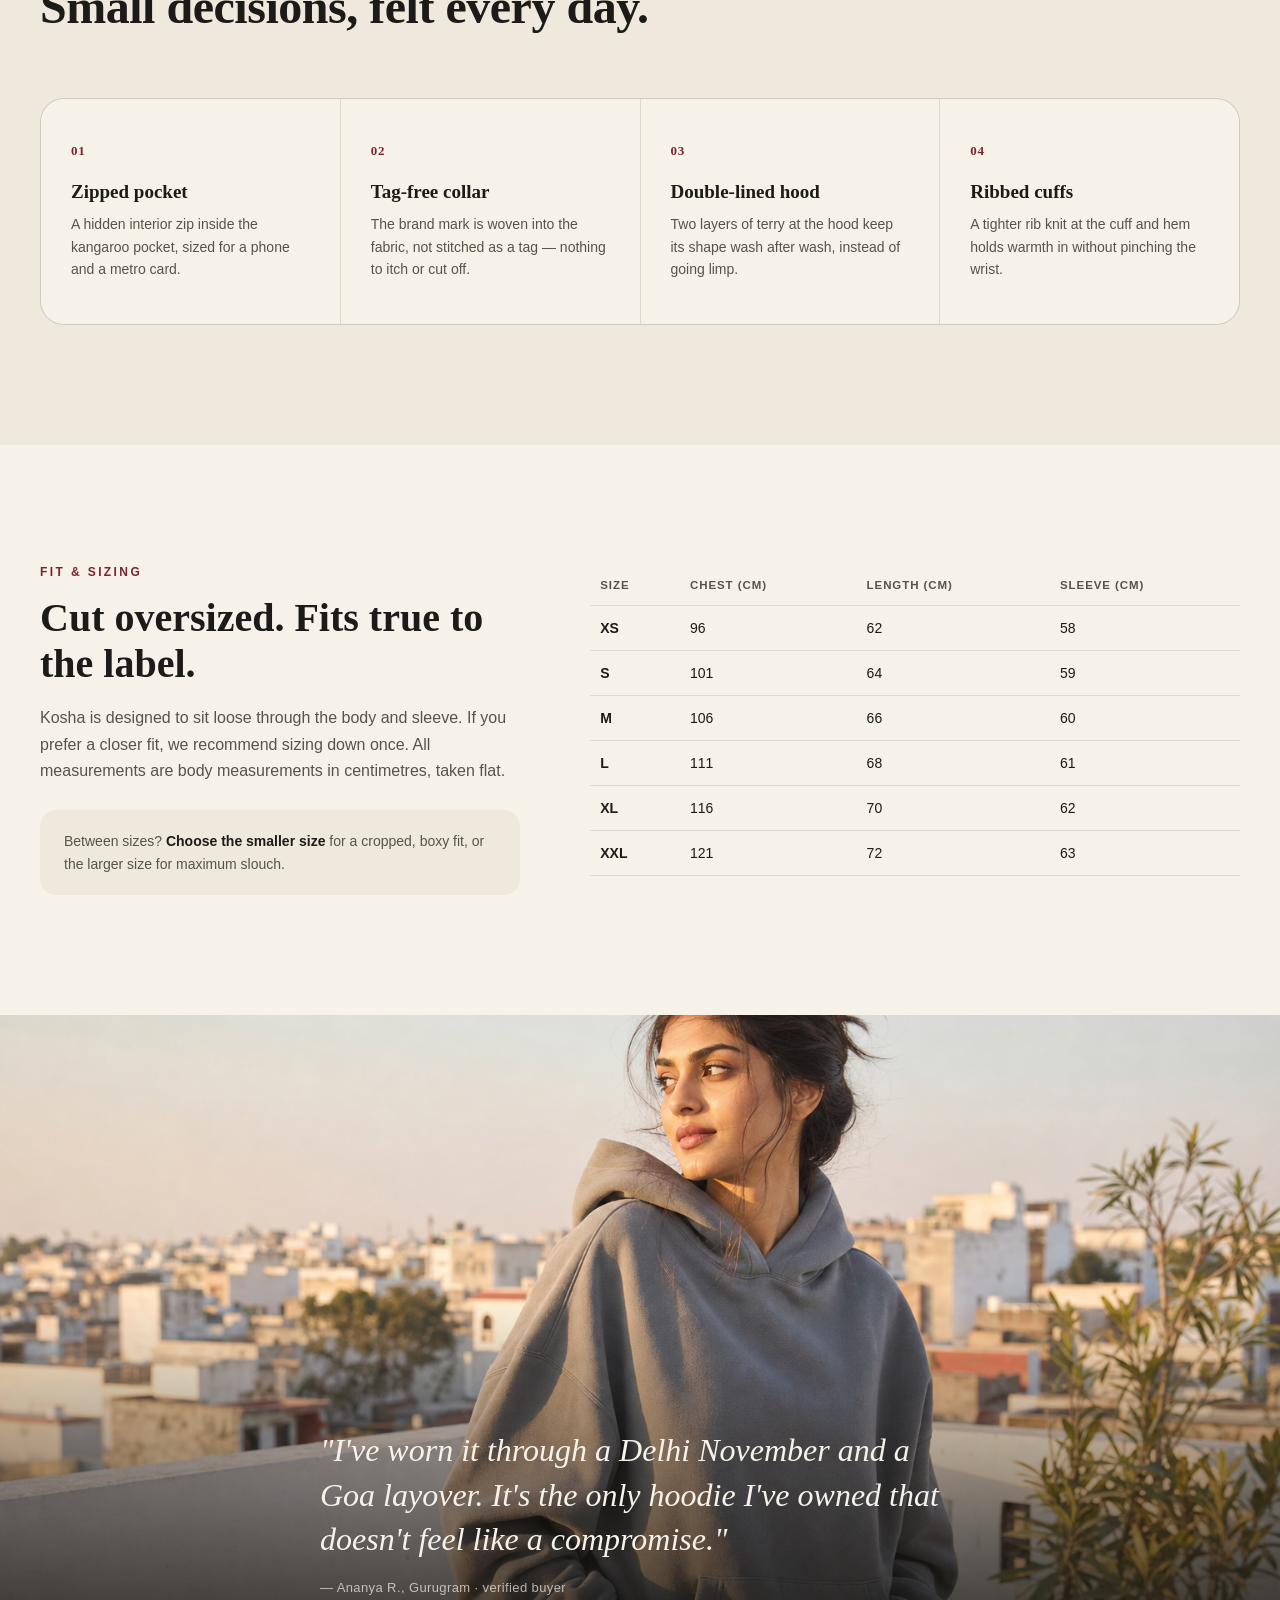
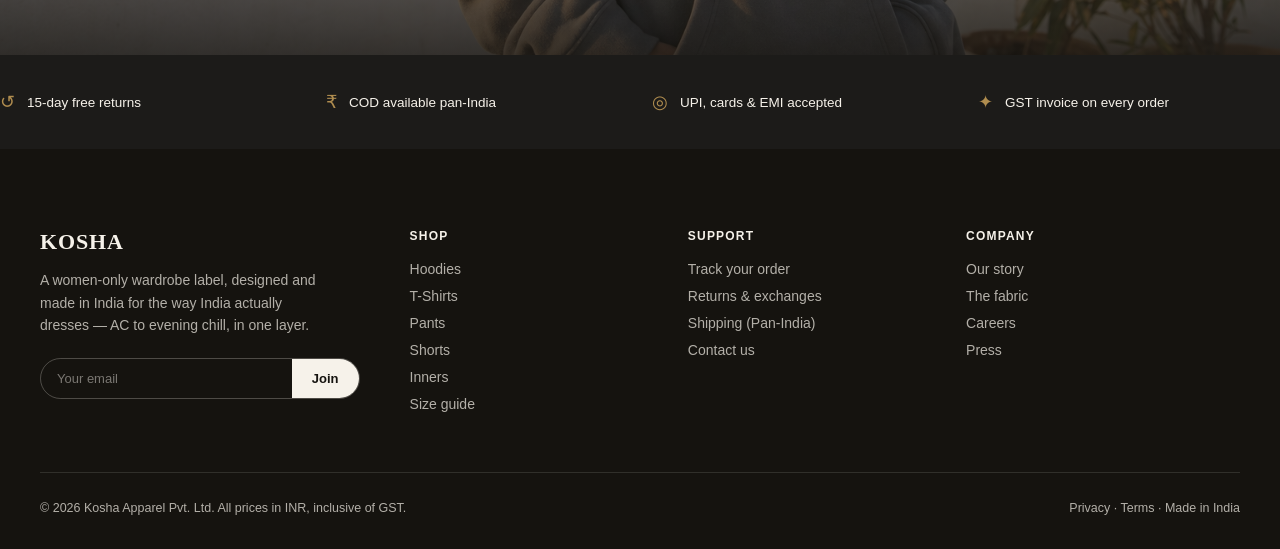
==== commit a0d29b64: "Add files via upload" ====
--- a/index.html
+++ b/index.html
@@ -3,7 +3,7 @@
 <head>
 <meta charset="UTF-8">
 <meta name="viewport" content="width=device-width, initial-scale=1.0">
-<title>Kosha — Hoodies, engineered for Indian winters</title>
+<title>Kosha — Womenswear, only. Premium basics for India</title>
 <style>
   :root{
     --ivory:#F6F2EA;
@@ -67,6 +67,12 @@
   @media (max-width:860px){
     .nav-links{display:none;}
   }
+  .announce{
+    background:var(--graphite); color:var(--ivory);
+    text-align:center; font-size:11.5px; letter-spacing:0.14em; text-transform:uppercase;
+    padding:9px 0; font-weight:600;
+  }
+  .announce b{color:var(--gold); font-weight:700;}
 
   /* ---------- HERO ---------- */
   .hero{
@@ -233,22 +239,42 @@
 
   .reveal{opacity:0; transform:translateY(24px); transition:opacity .8s ease, transform .8s ease;}
   .reveal.in{opacity:1; transform:translateY(0);}
+  [id]{scroll-margin-top:104px;}
+
+  /* ---------- CATEGORY BAND ---------- */
+  .category-band{background:var(--ivory);}
+  .cat-grid{display:grid; grid-template-columns:repeat(5,1fr); gap:14px;}
+  @media (max-width:860px){.cat-grid{grid-template-columns:repeat(2,1fr);}}
+  .cat-chip{
+    display:block; border-radius:16px; overflow:hidden; position:relative; aspect-ratio:4/5;
+    border:1px solid rgba(28,27,25,0.08);
+  }
+  .cat-chip img{width:100%; height:100%; object-fit:cover; transition:transform .5s ease;}
+  .cat-chip:hover img{transform:scale(1.06);}
+  .cat-chip .cat-label{
+    position:absolute; left:0; right:0; bottom:0; padding:16px 16px 14px;
+    background:linear-gradient(0deg, rgba(21,19,15,0.75), rgba(21,19,15,0));
+    color:var(--ivory); font-family:var(--serif); font-size:16px; font-weight:600;
+  }
 </style>
 </head>
 <body>
 
 <header class="nav">
+  <div class="announce">Designed <b>only</b> for women — no menswear, no unisex sizing, ever</div>
   <div class="wrap nav-inner">
     <a class="logo" href="#top">KOSHA</a>
     <nav class="nav-links">
-      <a href="#collection">Collection</a>
-      <a href="#fabric">Fabric</a>
-      <a href="#provenance">Story</a>
+      <a href="#hoodies">Hoodies</a>
+      <a href="#tshirts">T-Shirts</a>
+      <a href="#pants">Pants</a>
+      <a href="#shorts">Shorts</a>
+      <a href="#inners">Inners</a>
       <a href="#sizing">Sizing</a>
     </nav>
     <div class="nav-right">
       <span style="opacity:0.7;">₹ INR</span>
-      <a class="nav-cta" href="#collection">Shop hoodies</a>
+      <a class="nav-cta" href="#hoodies">Shop the edit</a>
     </div>
   </div>
 </header>
@@ -256,21 +282,38 @@
 <section class="hero" id="top">
   <img src="assets/hero.png" alt="Woman wearing an oversized ivory Kosha hoodie, studio portrait">
   <div class="hero-content wrap">
-    <div class="eyebrow">The Terry Hoodie — Autumn/Winter Edit</div>
+    <div class="eyebrow">A Women-Only Wardrobe Label</div>
     <h1>Warmth, <em>reconsidered.</em></h1>
-    <p class="sub">A 420 GSM French terry hoodie, cut oversized and finished by hand — built for Delhi mornings and Bengaluru air-conditioning alike.</p>
+    <p class="sub">Hoodies, tees, pants, shorts and inners — pattern-drafted only for a woman's fit, in fabric built for Delhi mornings and Bengaluru air-conditioning alike.</p>
     <div class="hero-actions">
-      <a class="btn-primary" href="#collection">Explore the collection</a>
+      <a class="btn-primary" href="#hoodies">Shop the full wardrobe</a>
       <a class="btn-ghost" href="#fabric">Why it's different →</a>
     </div>
-    <div class="hero-price">From ₹4,999 · Inclusive of GST · Free shipping over ₹1,999</div>
-  </div>
-</section>
-
-<section class="section collection" id="collection">
+    <div class="hero-price">From ₹1,499 · Inclusive of GST · Free shipping over ₹1,999</div>
+  </div>
+</section>
+
+<section class="section category-band">
   <div class="wrap">
     <div class="section-head reveal">
-      <div class="section-eyebrow">The Collection</div>
+      <div class="section-eyebrow">Shop By Category</div>
+      <h2>One wardrobe. Built only for women.</h2>
+      <p>No "unisex" sizing borrowed from a men's block. Every Kosha piece — from hoodies to inners — is pattern-drafted on a women's fit from the first sketch.</p>
+    </div>
+    <div class="cat-grid reveal">
+      <a class="cat-chip" href="#hoodies"><img src="assets/product-oxblood.png" alt="Hoodies"><span class="cat-label">Hoodies</span></a>
+      <a class="cat-chip" href="#tshirts"><img src="assets/tshirt-ivory.png" alt="T-Shirts"><span class="cat-label">T-Shirts</span></a>
+      <a class="cat-chip" href="#pants"><img src="assets/pants-graphite.png" alt="Pants"><span class="cat-label">Pants</span></a>
+      <a class="cat-chip" href="#shorts"><img src="assets/shorts-oxblood.png" alt="Shorts"><span class="cat-label">Shorts</span></a>
+      <a class="cat-chip" href="#inners"><img src="assets/inners-nude.png" alt="Inners"><span class="cat-label">Inners</span></a>
+    </div>
+  </div>
+</section>
+
+<section class="section collection" id="hoodies">
+  <div class="wrap">
+    <div class="section-head reveal">
+      <div class="section-eyebrow">01 · Hoodies</div>
       <h2>Four colours. One silhouette, perfected.</h2>
       <p>Every Kosha hoodie shares the same pattern — relaxed shoulder, dropped sleeve, cropped-not-cropped length — so the only decision left is colour.</p>
     </div>
@@ -305,6 +348,126 @@
           <h3><span class="swatch" style="background:#B9AF9D;"></span>Stone</h3>
           <div class="desc">A quiet warm grey that pairs with everything.</div>
           <div class="price-row"><div class="price">₹5,199 <span class="strike">₹5,999</span></div><div class="add">Add to bag</div></div>
+        </div>
+      </div>
+    </div>
+  </div>
+</section>
+
+<section class="section collection" id="tshirts" style="background:var(--ivory-2);">
+  <div class="wrap">
+    <div class="section-head reveal">
+      <div class="section-eyebrow">02 · T-Shirts</div>
+      <h2>The everyday tee, done properly.</h2>
+      <p>190 GSM combed cotton, a boxy drop-shoulder cut, and a neckline that keeps its shape after fifty washes — not fifteen.</p>
+    </div>
+    <div class="strip">
+      <div class="card reveal">
+        <div class="card-img"><img src="assets/tshirt-ivory.png" alt="Kosha t-shirt in Ivory"></div>
+        <div class="card-info">
+          <h3><span class="swatch" style="background:#F6F2EA; border:1px solid #d8d2c4;"></span>Ivory</h3>
+          <div class="desc">Undyed combed cotton, boxy drop-shoulder fit.</div>
+          <div class="price-row"><div class="price">₹1,799</div><div class="add">Add to bag</div></div>
+        </div>
+      </div>
+      <div class="card reveal">
+        <div class="card-img"><img src="assets/tshirt-graphite.png" alt="Kosha t-shirt in Graphite"></div>
+        <div class="card-info">
+          <h3><span class="swatch" style="background:#15130F;"></span>Graphite</h3>
+          <div class="desc">Near-black, garment-washed for softness.</div>
+          <div class="price-row"><div class="price">₹1,799</div><div class="add">Add to bag</div></div>
+        </div>
+      </div>
+      <div class="card reveal">
+        <div class="card-img"><img src="assets/product-oxblood.png" alt="Kosha t-shirt in Oxblood"></div>
+        <div class="card-info">
+          <h3><span class="swatch" style="background:#7A2430;"></span>Oxblood</h3>
+          <div class="desc">Our signature red, in everyday cotton.</div>
+          <div class="price-row"><div class="price">₹1,899</div><div class="add">Add to bag</div></div>
+        </div>
+      </div>
+    </div>
+  </div>
+</section>
+
+<section class="section collection" id="pants">
+  <div class="wrap">
+    <div class="section-head reveal">
+      <div class="section-eyebrow">03 · Pants</div>
+      <h2>Trousers that sit right, from desk to flight.</h2>
+      <p>A relaxed, wide-leg block with a real waistband — cut generous through the hip and tapered enough at the ankle to wear with heels or sneakers.</p>
+    </div>
+    <div class="strip">
+      <div class="card reveal">
+        <div class="card-img"><img src="assets/pants-graphite.png" alt="Kosha wide-leg pants in Graphite"></div>
+        <div class="card-info">
+          <h3><span class="swatch" style="background:#15130F;"></span>Graphite Wide-Leg</h3>
+          <div class="desc">Structured cotton twill, side pockets, tab waist.</div>
+          <div class="price-row"><div class="price">₹3,299</div><div class="add">Add to bag</div></div>
+        </div>
+      </div>
+      <div class="card reveal">
+        <div class="card-img"><img src="assets/pants-stone.png" alt="Kosha joggers in Stone"></div>
+        <div class="card-info">
+          <h3><span class="swatch" style="background:#B9AF9D;"></span>Stone Jogger</h3>
+          <div class="desc">Brushed fleece, tapered leg, zip ankle cuff.</div>
+          <div class="price-row"><div class="price">₹2,999</div><div class="add">Add to bag</div></div>
+        </div>
+      </div>
+    </div>
+  </div>
+</section>
+
+<section class="section collection" id="shorts" style="background:var(--ivory-2);">
+  <div class="wrap">
+    <div class="section-head reveal">
+      <div class="section-eyebrow">04 · Shorts</div>
+      <h2>Built for warmer states, not an afterthought.</h2>
+      <p>The same 420 GSM terry as our hoodies, cut into a relaxed short with a 5" inseam and real side pockets — made with Chennai and Hyderabad summers in mind.</p>
+    </div>
+    <div class="strip">
+      <div class="card reveal">
+        <div class="card-img"><img src="assets/shorts-oxblood.png" alt="Kosha shorts in Oxblood"></div>
+        <div class="card-info">
+          <h3><span class="swatch" style="background:#7A2430;"></span>Oxblood</h3>
+          <div class="desc">Brushed terry, drawcord waist, side pockets.</div>
+          <div class="price-row"><div class="price">₹2,199</div><div class="add">Add to bag</div></div>
+        </div>
+      </div>
+      <div class="card reveal">
+        <div class="card-img"><img src="assets/shorts-stone.png" alt="Kosha shorts in Stone"></div>
+        <div class="card-info">
+          <h3><span class="swatch" style="background:#B9AF9D;"></span>Stone</h3>
+          <div class="desc">A warm neutral grey, pairs with every tee.</div>
+          <div class="price-row"><div class="price">₹2,199</div><div class="add">Add to bag</div></div>
+        </div>
+      </div>
+    </div>
+  </div>
+</section>
+
+<section class="section collection" id="inners">
+  <div class="wrap">
+    <div class="section-head reveal">
+      <div class="section-eyebrow">05 · Inners</div>
+      <h2>Seamless basics, engineered to disappear.</h2>
+      <p>Tag-free, seam-free cotton-modal innerwear built to sit invisibly under everything else in this wardrobe — not an afterthought category, a real one.</p>
+    </div>
+    <div class="strip">
+      <div class="card reveal">
+        <div class="card-img"><img src="assets/inners-nude.png" alt="Kosha seamless innerwear set in Nude"></div>
+        <div class="card-info">
+          <h3><span class="swatch" style="background:#D8B896;"></span>Nude Set</h3>
+          <div class="desc">Camisole + brief, seamless cotton-modal.</div>
+          <div class="price-row"><div class="price">₹1,499</div><div class="add">Add to bag</div></div>
+        </div>
+      </div>
+      <div class="card reveal">
+        <div class="card-img"><img src="assets/inners-black.png" alt="Kosha seamless innerwear set in Black"></div>
+        <div class="card-info">
+          <h3><span class="swatch" style="background:#15130F;"></span>Black Set</h3>
+          <div class="desc">Camisole + brief, seamless cotton-modal.</div>
+          <div class="price-row"><div class="price">₹1,499</div><div class="add">Add to bag</div></div>
         </div>
       </div>
     </div>
@@ -419,7 +582,7 @@
     <div class="footer-top">
       <div class="foot-brand">
         <div class="logo">KOSHA</div>
-        <p>Premium hoodies, designed and made in India for the way India actually dresses — AC to evening chill, in one layer.</p>
+        <p>A women-only wardrobe label, designed and made in India for the way India actually dresses — AC to evening chill, in one layer.</p>
         <div class="newsletter">
           <input type="email" placeholder="Your email" aria-label="Email address">
           <button type="button">Join</button>
@@ -428,9 +591,11 @@
       <div>
         <h5>Shop</h5>
         <ul>
-          <li><a href="#collection">All hoodies</a></li>
-          <li><a href="#collection">Oxblood</a></li>
-          <li><a href="#collection">Ivory Silk</a></li>
+          <li><a href="#hoodies">Hoodies</a></li>
+          <li><a href="#tshirts">T-Shirts</a></li>
+          <li><a href="#pants">Pants</a></li>
+          <li><a href="#shorts">Shorts</a></li>
+          <li><a href="#inners">Inners</a></li>
           <li><a href="#sizing">Size guide</a></li>
         </ul>
       </div>
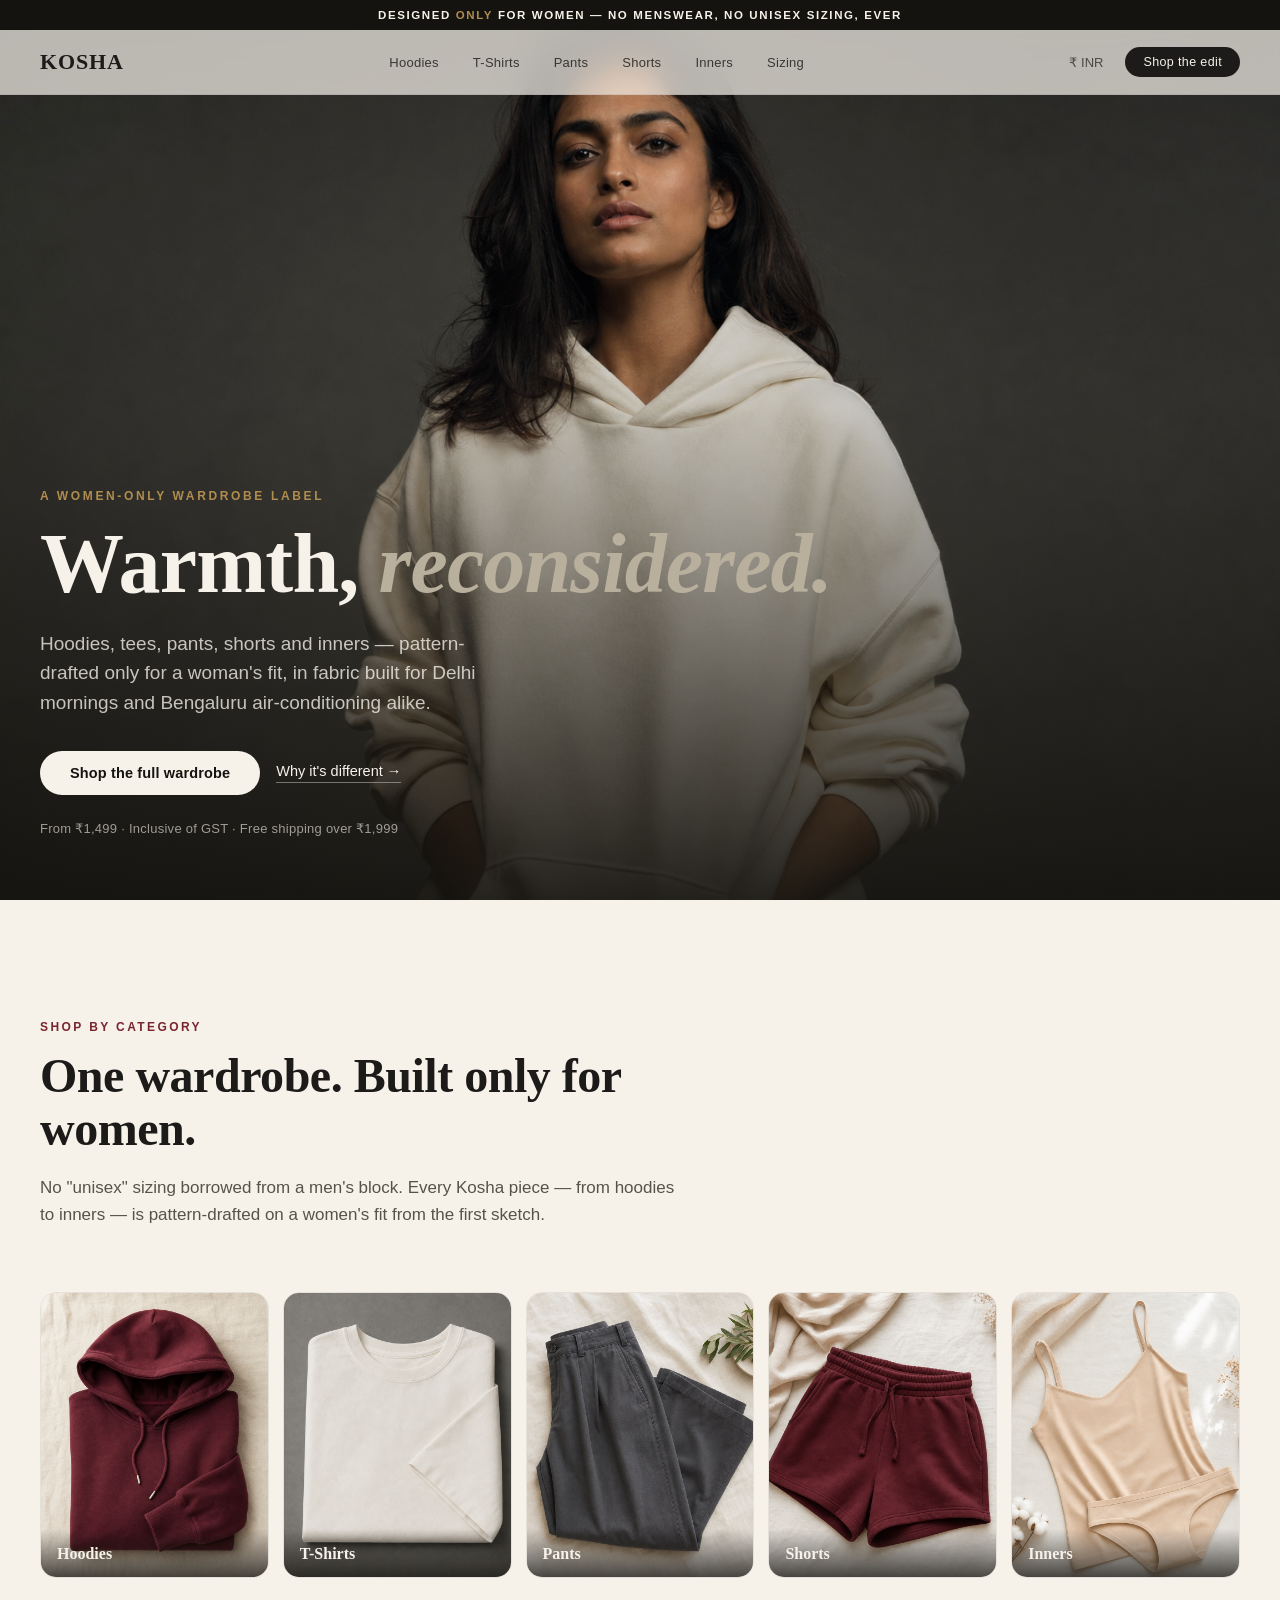
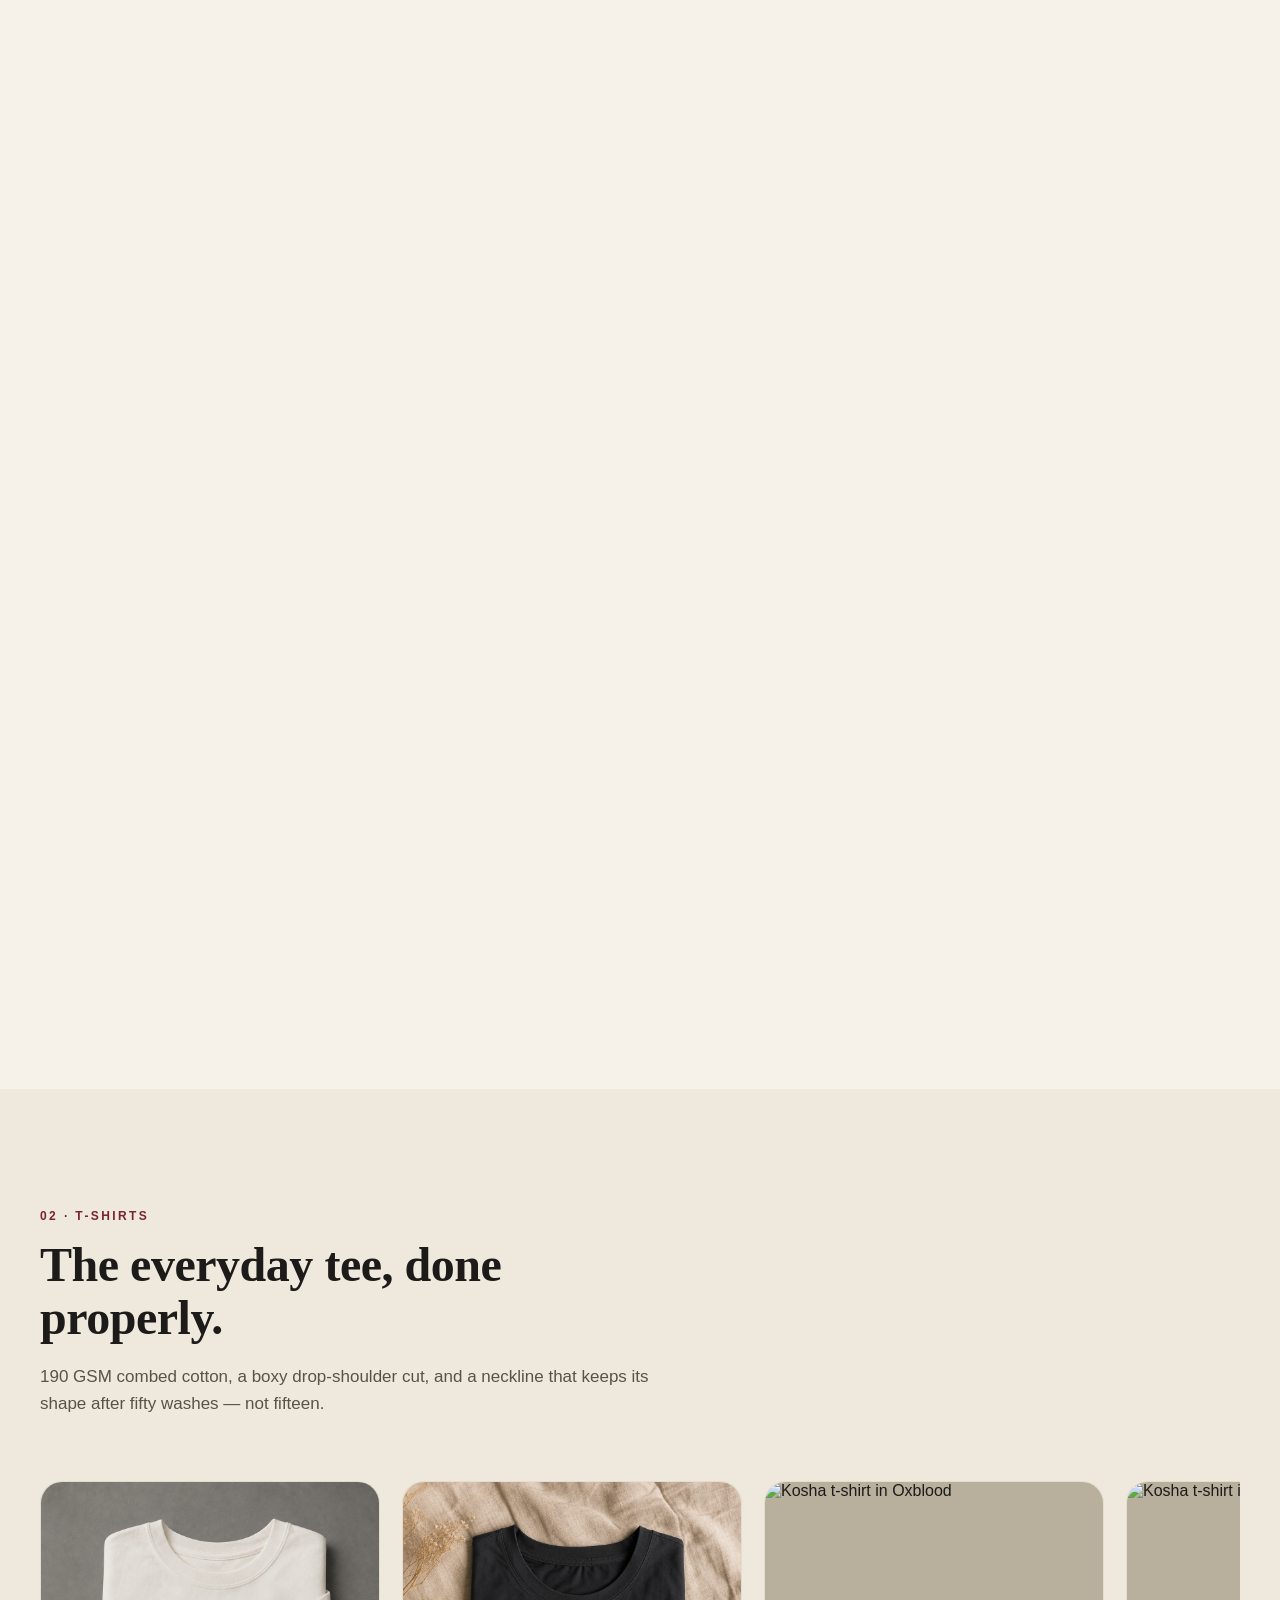
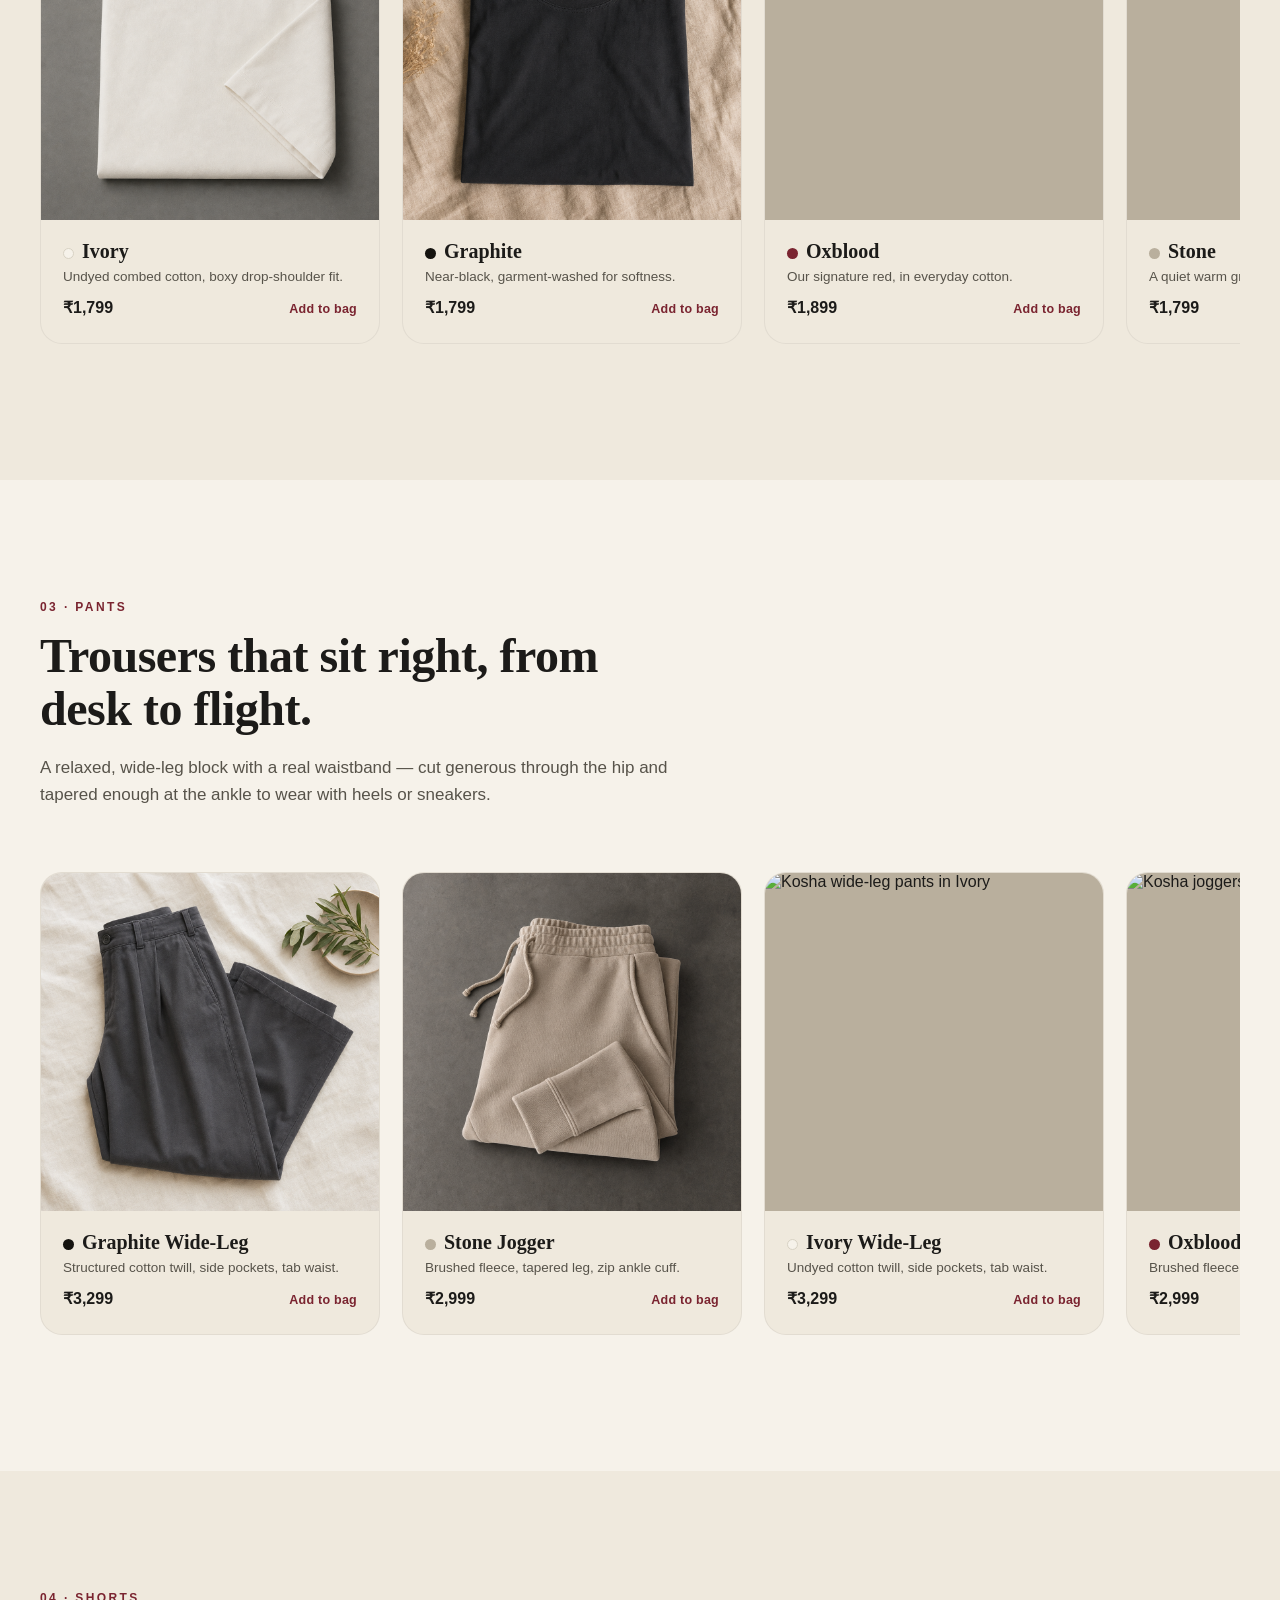
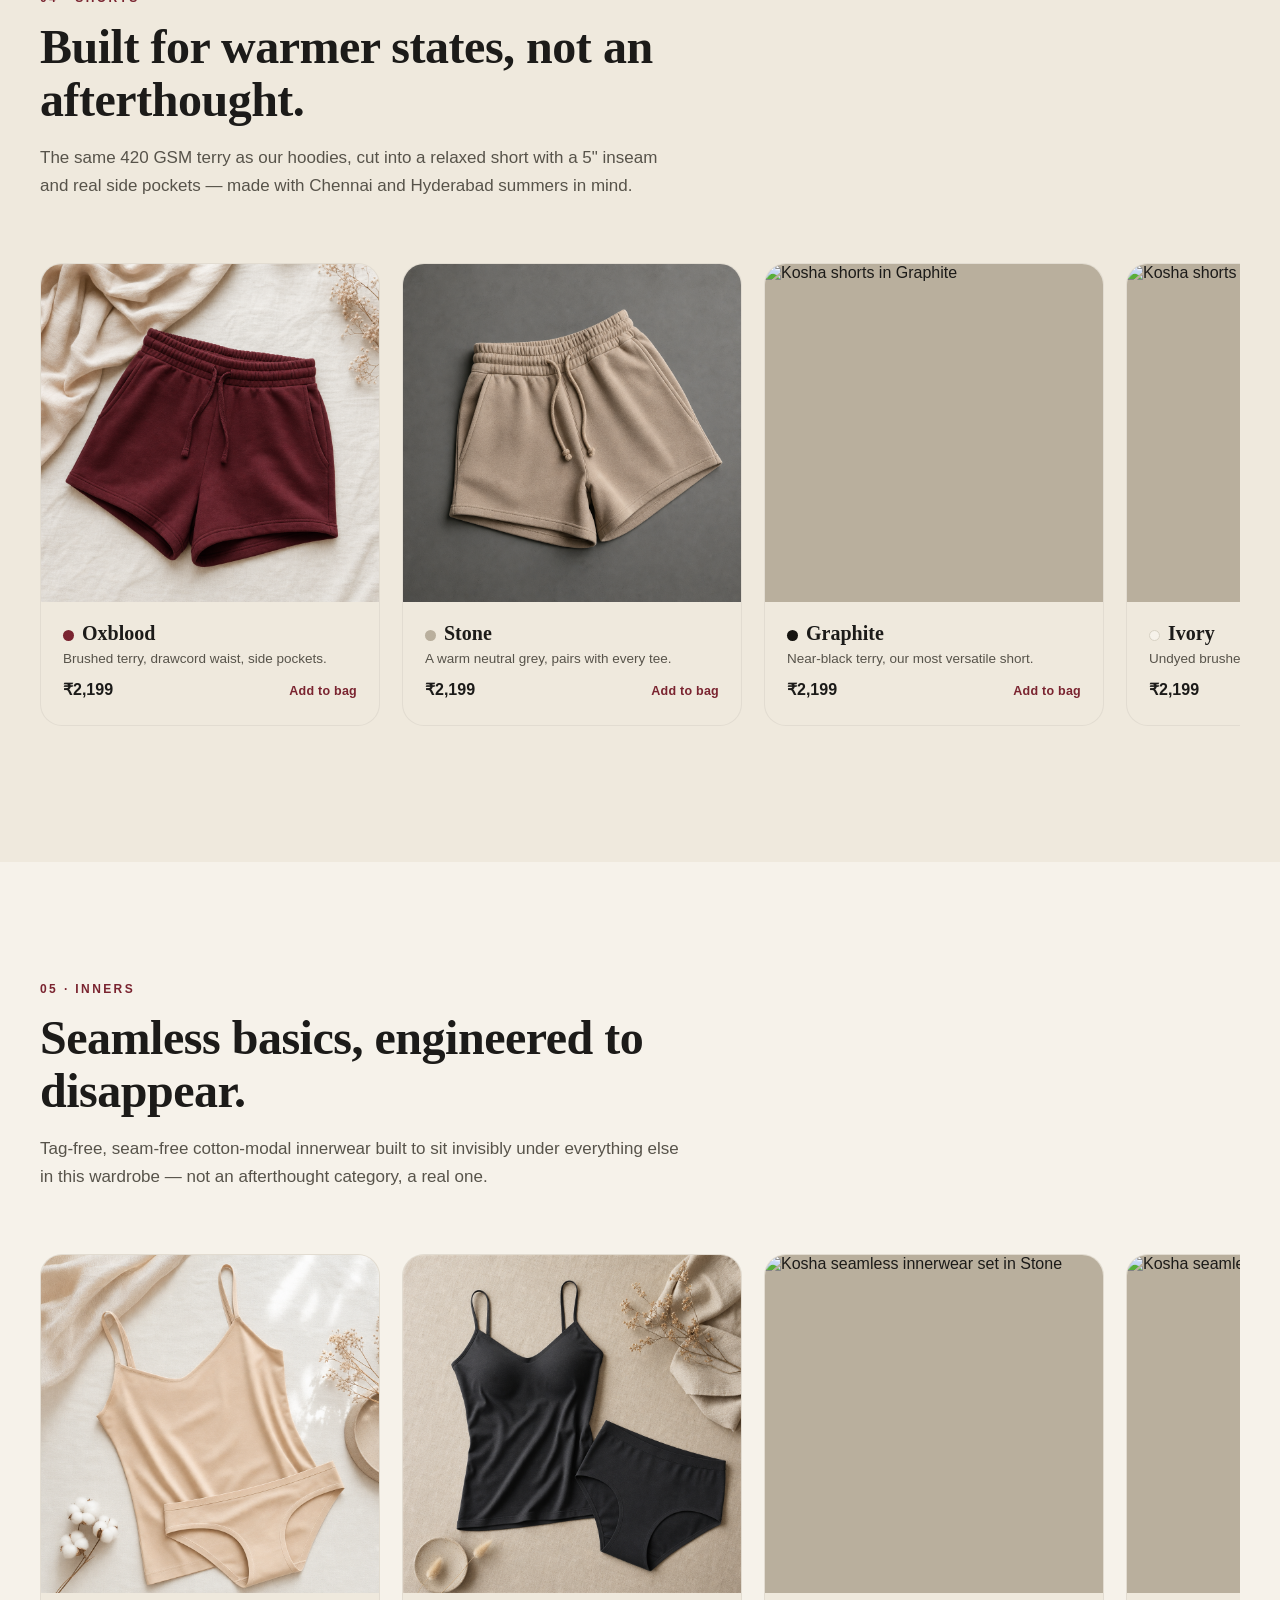
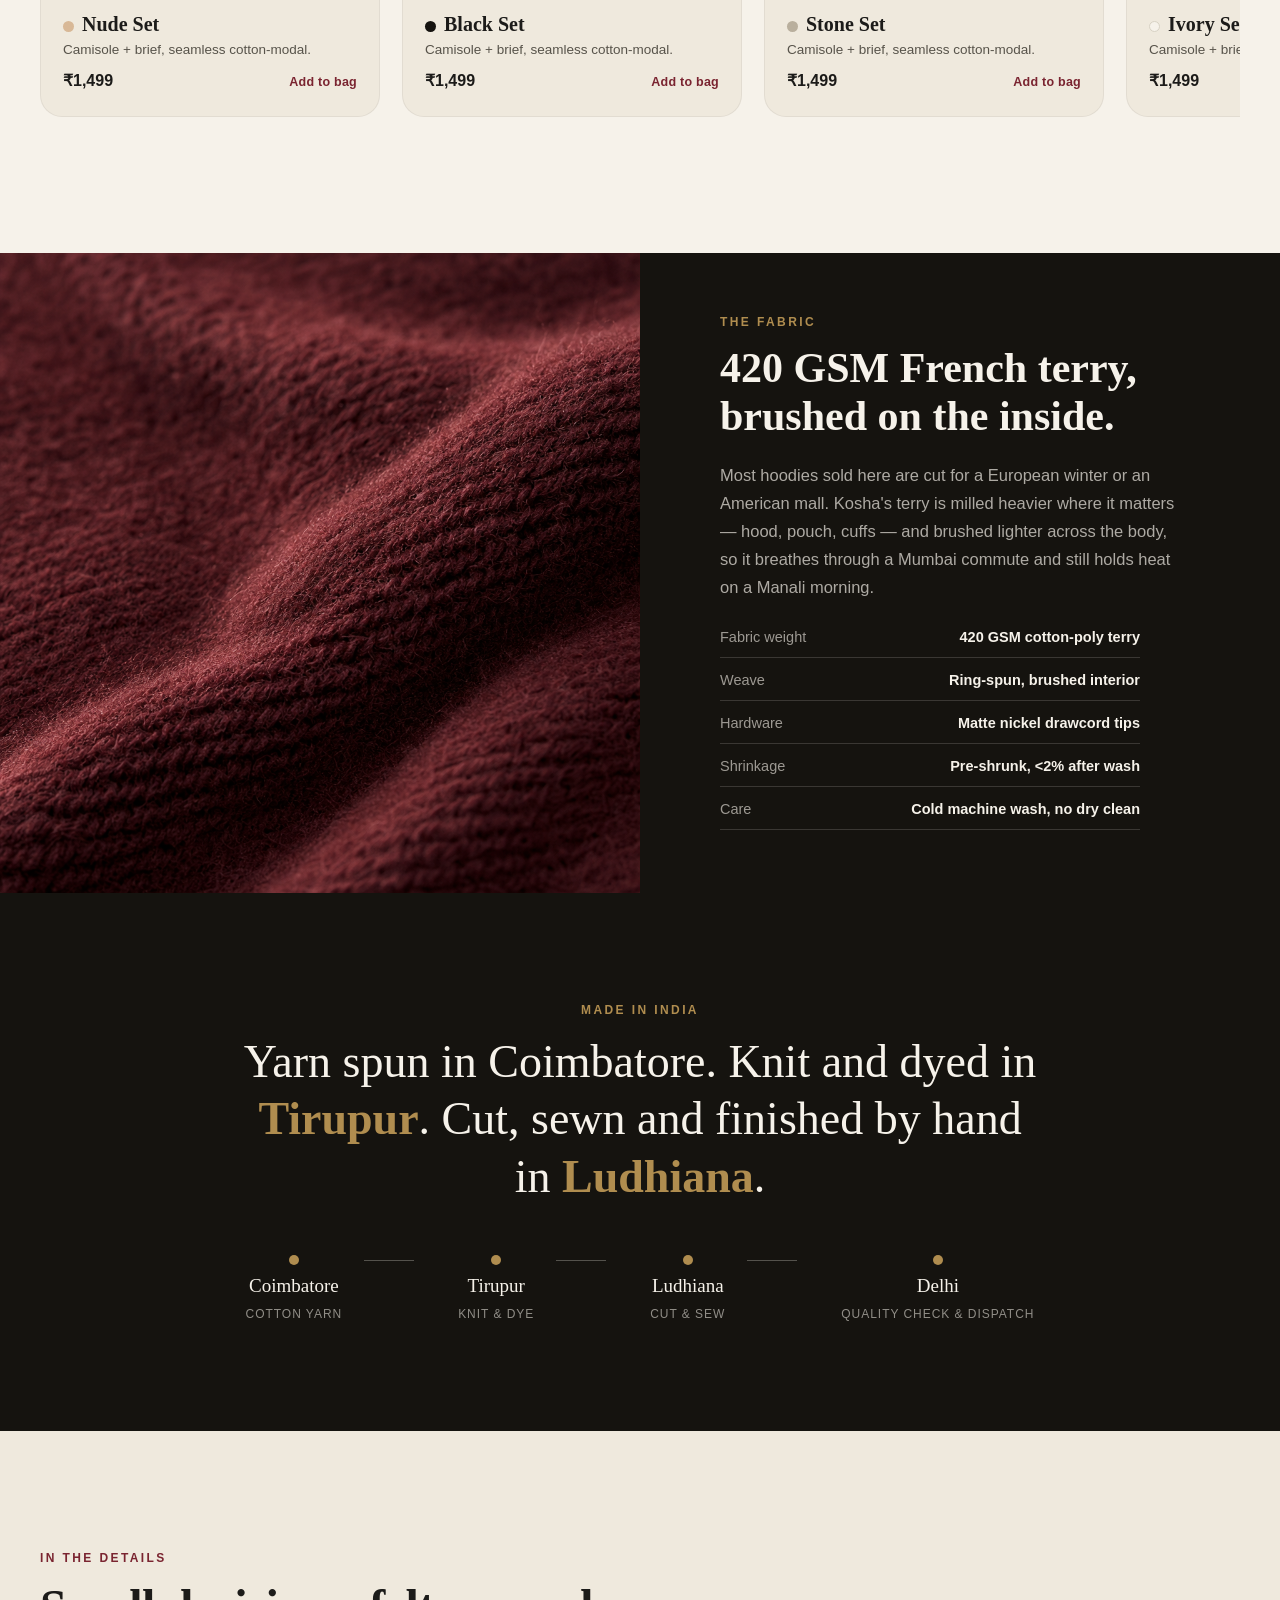
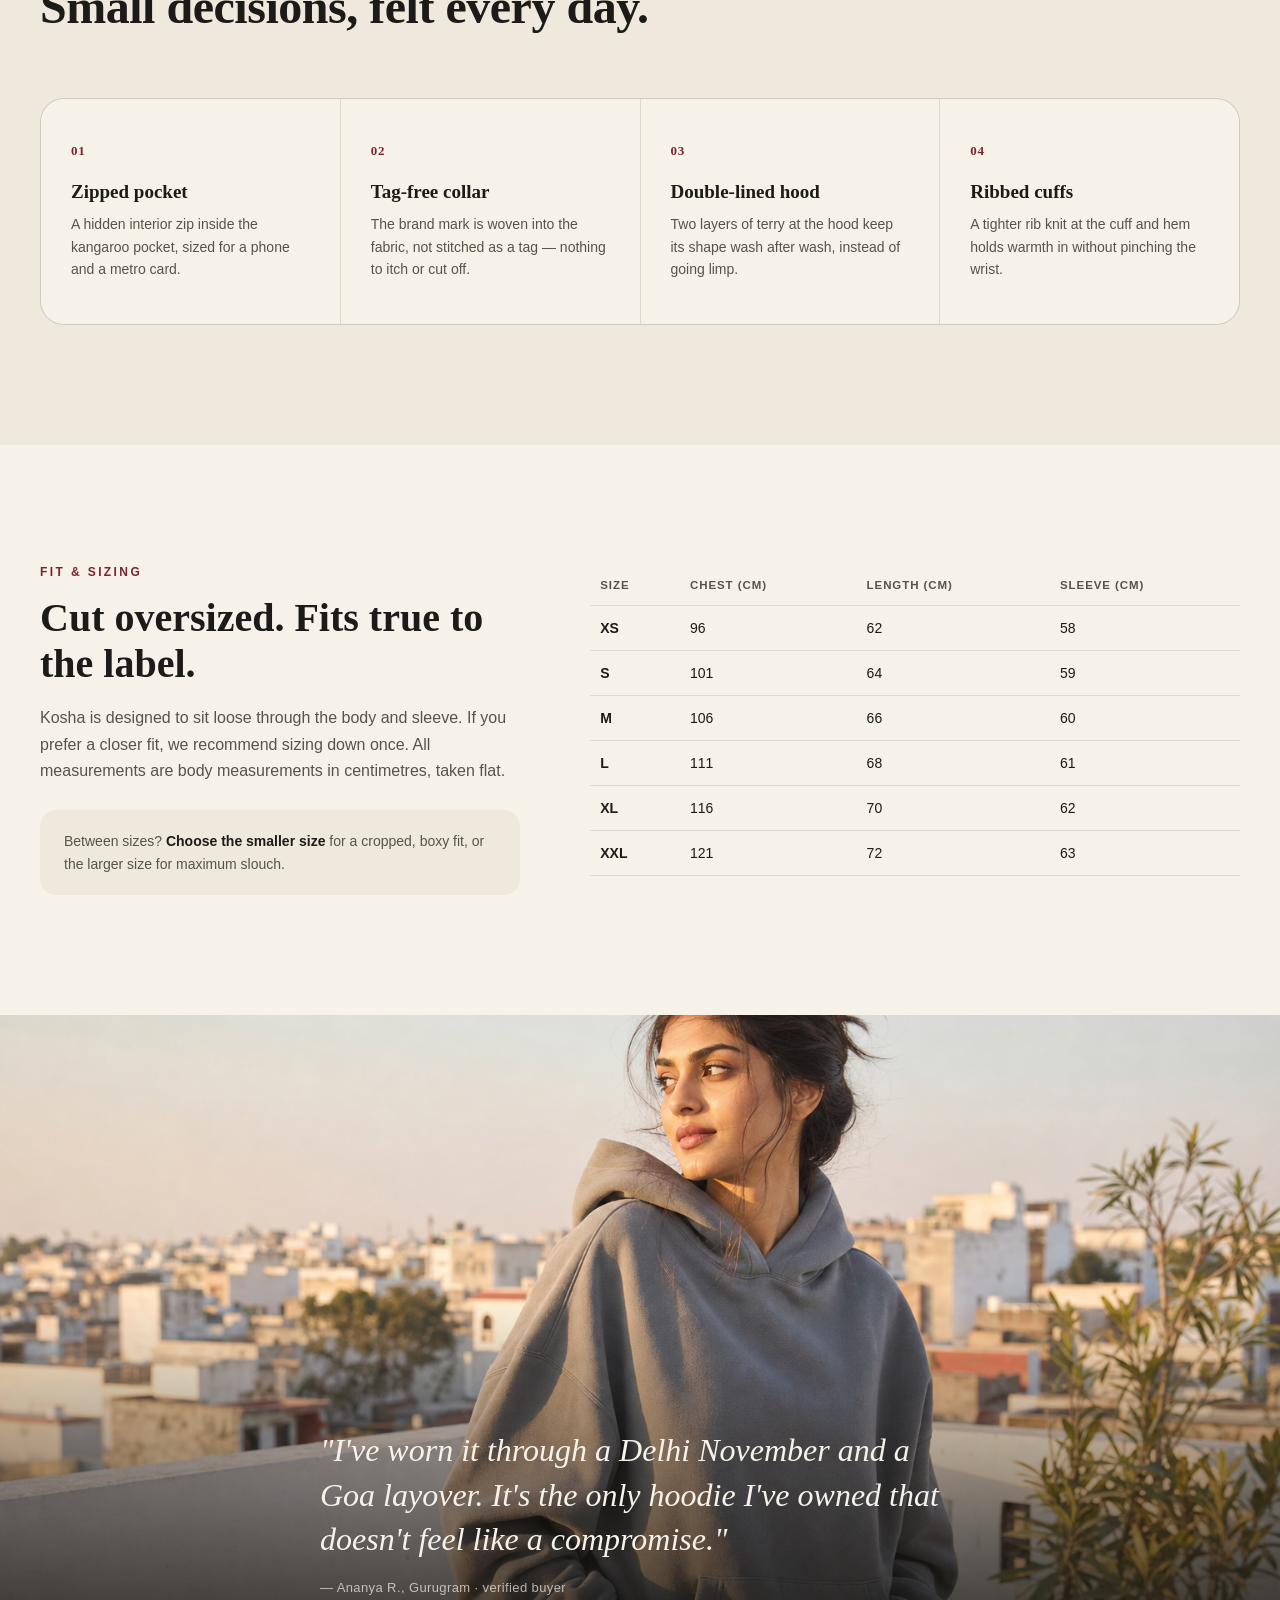
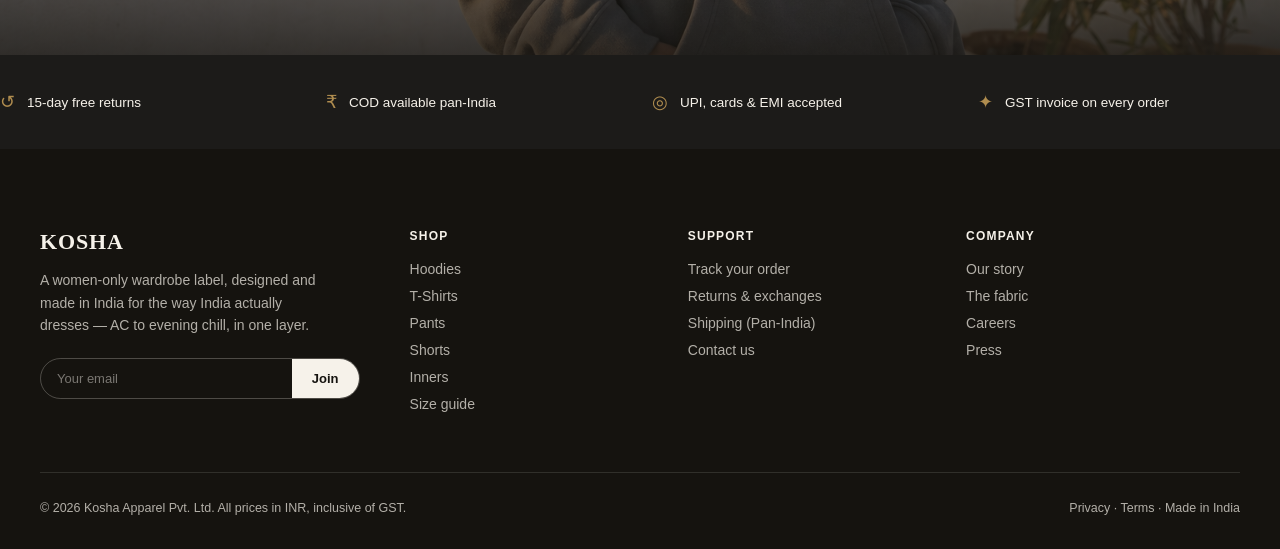
==== commit 706c7a68: "Add files via upload" ====
--- a/index.html
+++ b/index.html
@@ -379,11 +379,19 @@
         </div>
       </div>
       <div class="card reveal">
-        <div class="card-img"><img src="assets/product-oxblood.png" alt="Kosha t-shirt in Oxblood"></div>
+        <div class="card-img"><img src="assets/tshirt-oxblood.png" alt="Kosha t-shirt in Oxblood"></div>
         <div class="card-info">
           <h3><span class="swatch" style="background:#7A2430;"></span>Oxblood</h3>
           <div class="desc">Our signature red, in everyday cotton.</div>
           <div class="price-row"><div class="price">₹1,899</div><div class="add">Add to bag</div></div>
+        </div>
+      </div>
+      <div class="card reveal">
+        <div class="card-img"><img src="assets/tshirt-stone.png" alt="Kosha t-shirt in Stone"></div>
+        <div class="card-info">
+          <h3><span class="swatch" style="background:#B9AF9D;"></span>Stone</h3>
+          <div class="desc">A quiet warm grey for everyday layering.</div>
+          <div class="price-row"><div class="price">₹1,799</div><div class="add">Add to bag</div></div>
         </div>
       </div>
     </div>
@@ -414,6 +422,22 @@
           <div class="price-row"><div class="price">₹2,999</div><div class="add">Add to bag</div></div>
         </div>
       </div>
+      <div class="card reveal">
+        <div class="card-img"><img src="assets/pants-ivory.png" alt="Kosha wide-leg pants in Ivory"></div>
+        <div class="card-info">
+          <h3><span class="swatch" style="background:#F6F2EA; border:1px solid #d8d2c4;"></span>Ivory Wide-Leg</h3>
+          <div class="desc">Undyed cotton twill, side pockets, tab waist.</div>
+          <div class="price-row"><div class="price">₹3,299</div><div class="add">Add to bag</div></div>
+        </div>
+      </div>
+      <div class="card reveal">
+        <div class="card-img"><img src="assets/pants-oxblood.png" alt="Kosha joggers in Oxblood"></div>
+        <div class="card-info">
+          <h3><span class="swatch" style="background:#7A2430;"></span>Oxblood Jogger</h3>
+          <div class="desc">Brushed fleece, tapered leg, zip ankle cuff.</div>
+          <div class="price-row"><div class="price">₹2,999</div><div class="add">Add to bag</div></div>
+        </div>
+      </div>
     </div>
   </div>
 </section>
@@ -442,6 +466,22 @@
           <div class="price-row"><div class="price">₹2,199</div><div class="add">Add to bag</div></div>
         </div>
       </div>
+      <div class="card reveal">
+        <div class="card-img"><img src="assets/shorts-graphite.png" alt="Kosha shorts in Graphite"></div>
+        <div class="card-info">
+          <h3><span class="swatch" style="background:#15130F;"></span>Graphite</h3>
+          <div class="desc">Near-black terry, our most versatile short.</div>
+          <div class="price-row"><div class="price">₹2,199</div><div class="add">Add to bag</div></div>
+        </div>
+      </div>
+      <div class="card reveal">
+        <div class="card-img"><img src="assets/shorts-ivory.png" alt="Kosha shorts in Ivory"></div>
+        <div class="card-info">
+          <h3><span class="swatch" style="background:#F6F2EA; border:1px solid #d8d2c4;"></span>Ivory</h3>
+          <div class="desc">Undyed brushed terry, drawcord waist.</div>
+          <div class="price-row"><div class="price">₹2,199</div><div class="add">Add to bag</div></div>
+        </div>
+      </div>
     </div>
   </div>
 </section>
@@ -466,6 +506,22 @@
         <div class="card-img"><img src="assets/inners-black.png" alt="Kosha seamless innerwear set in Black"></div>
         <div class="card-info">
           <h3><span class="swatch" style="background:#15130F;"></span>Black Set</h3>
+          <div class="desc">Camisole + brief, seamless cotton-modal.</div>
+          <div class="price-row"><div class="price">₹1,499</div><div class="add">Add to bag</div></div>
+        </div>
+      </div>
+      <div class="card reveal">
+        <div class="card-img"><img src="assets/inners-stone.png" alt="Kosha seamless innerwear set in Stone"></div>
+        <div class="card-info">
+          <h3><span class="swatch" style="background:#B9AF9D;"></span>Stone Set</h3>
+          <div class="desc">Camisole + brief, seamless cotton-modal.</div>
+          <div class="price-row"><div class="price">₹1,499</div><div class="add">Add to bag</div></div>
+        </div>
+      </div>
+      <div class="card reveal">
+        <div class="card-img"><img src="assets/inners-ivory.png" alt="Kosha seamless innerwear set in Ivory"></div>
+        <div class="card-info">
+          <h3><span class="swatch" style="background:#F6F2EA; border:1px solid #d8d2c4;"></span>Ivory Set</h3>
           <div class="desc">Camisole + brief, seamless cotton-modal.</div>
           <div class="price-row"><div class="price">₹1,499</div><div class="add">Add to bag</div></div>
         </div>
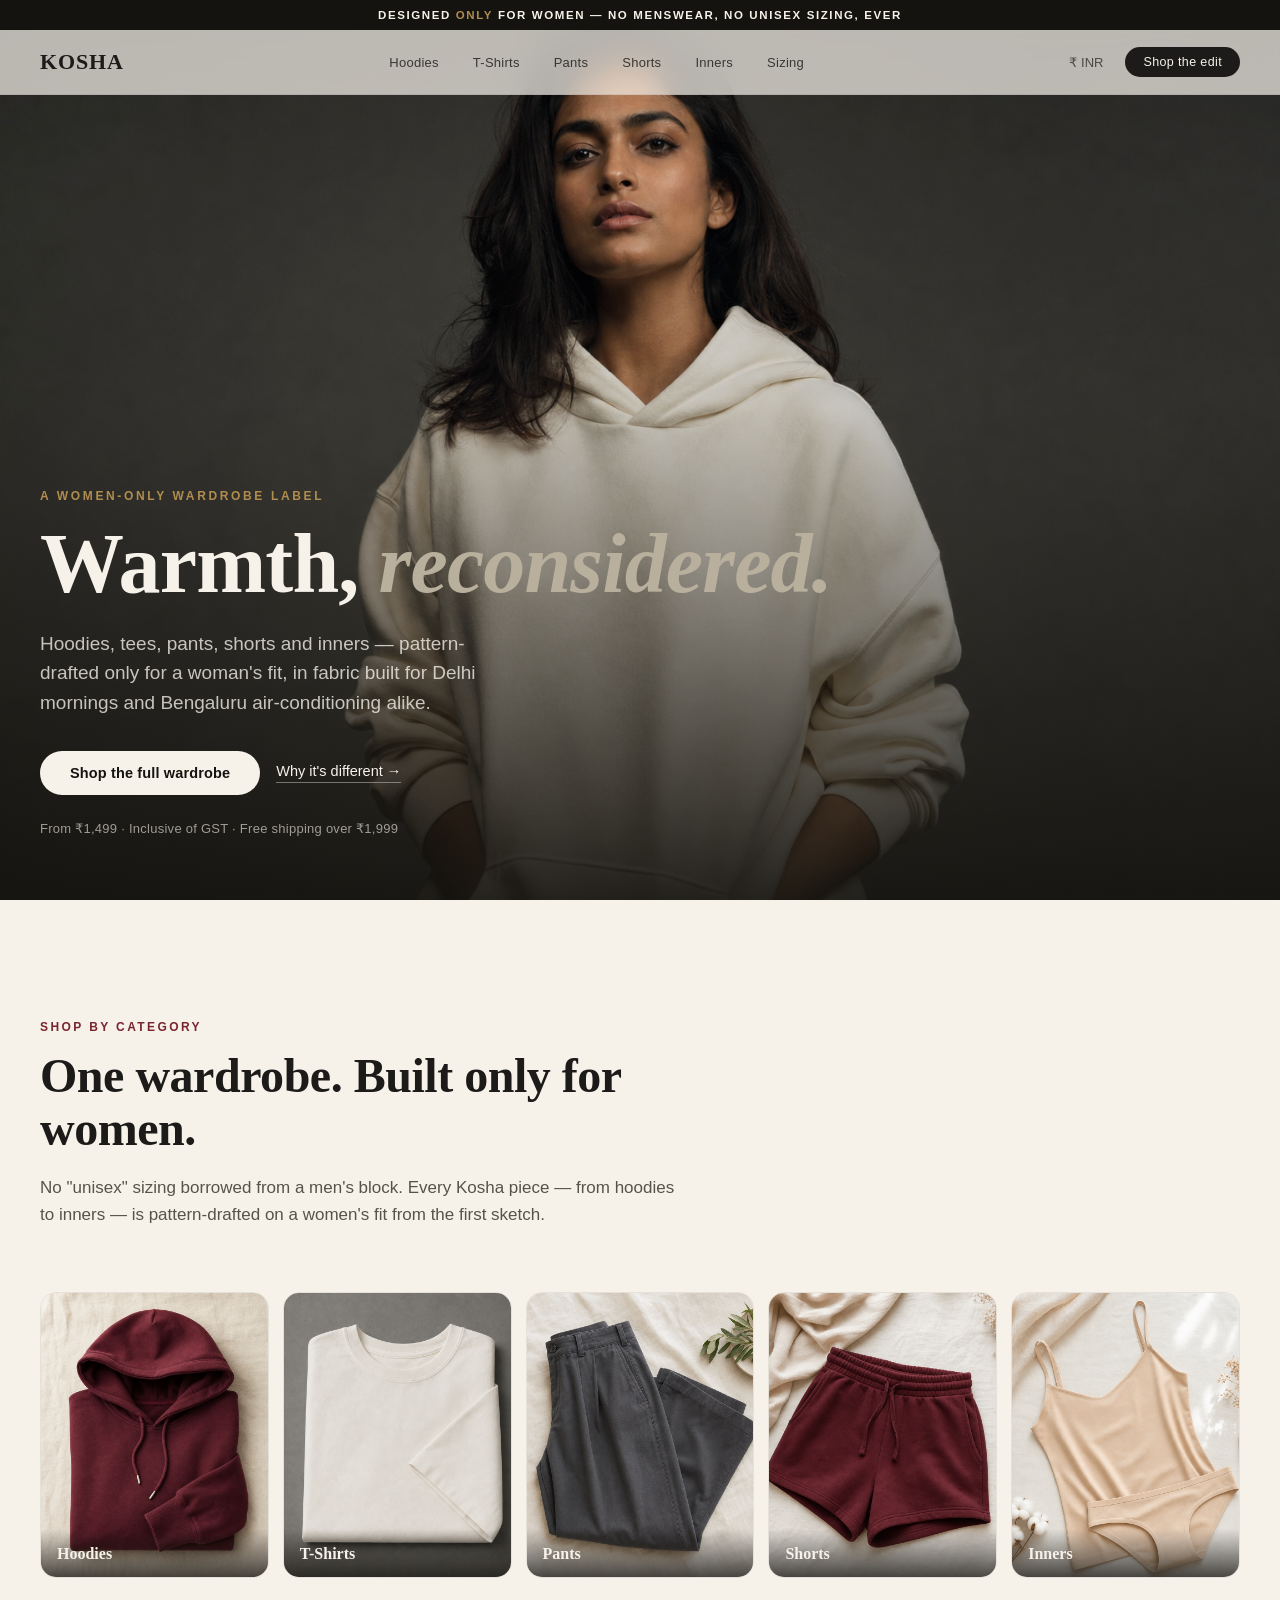
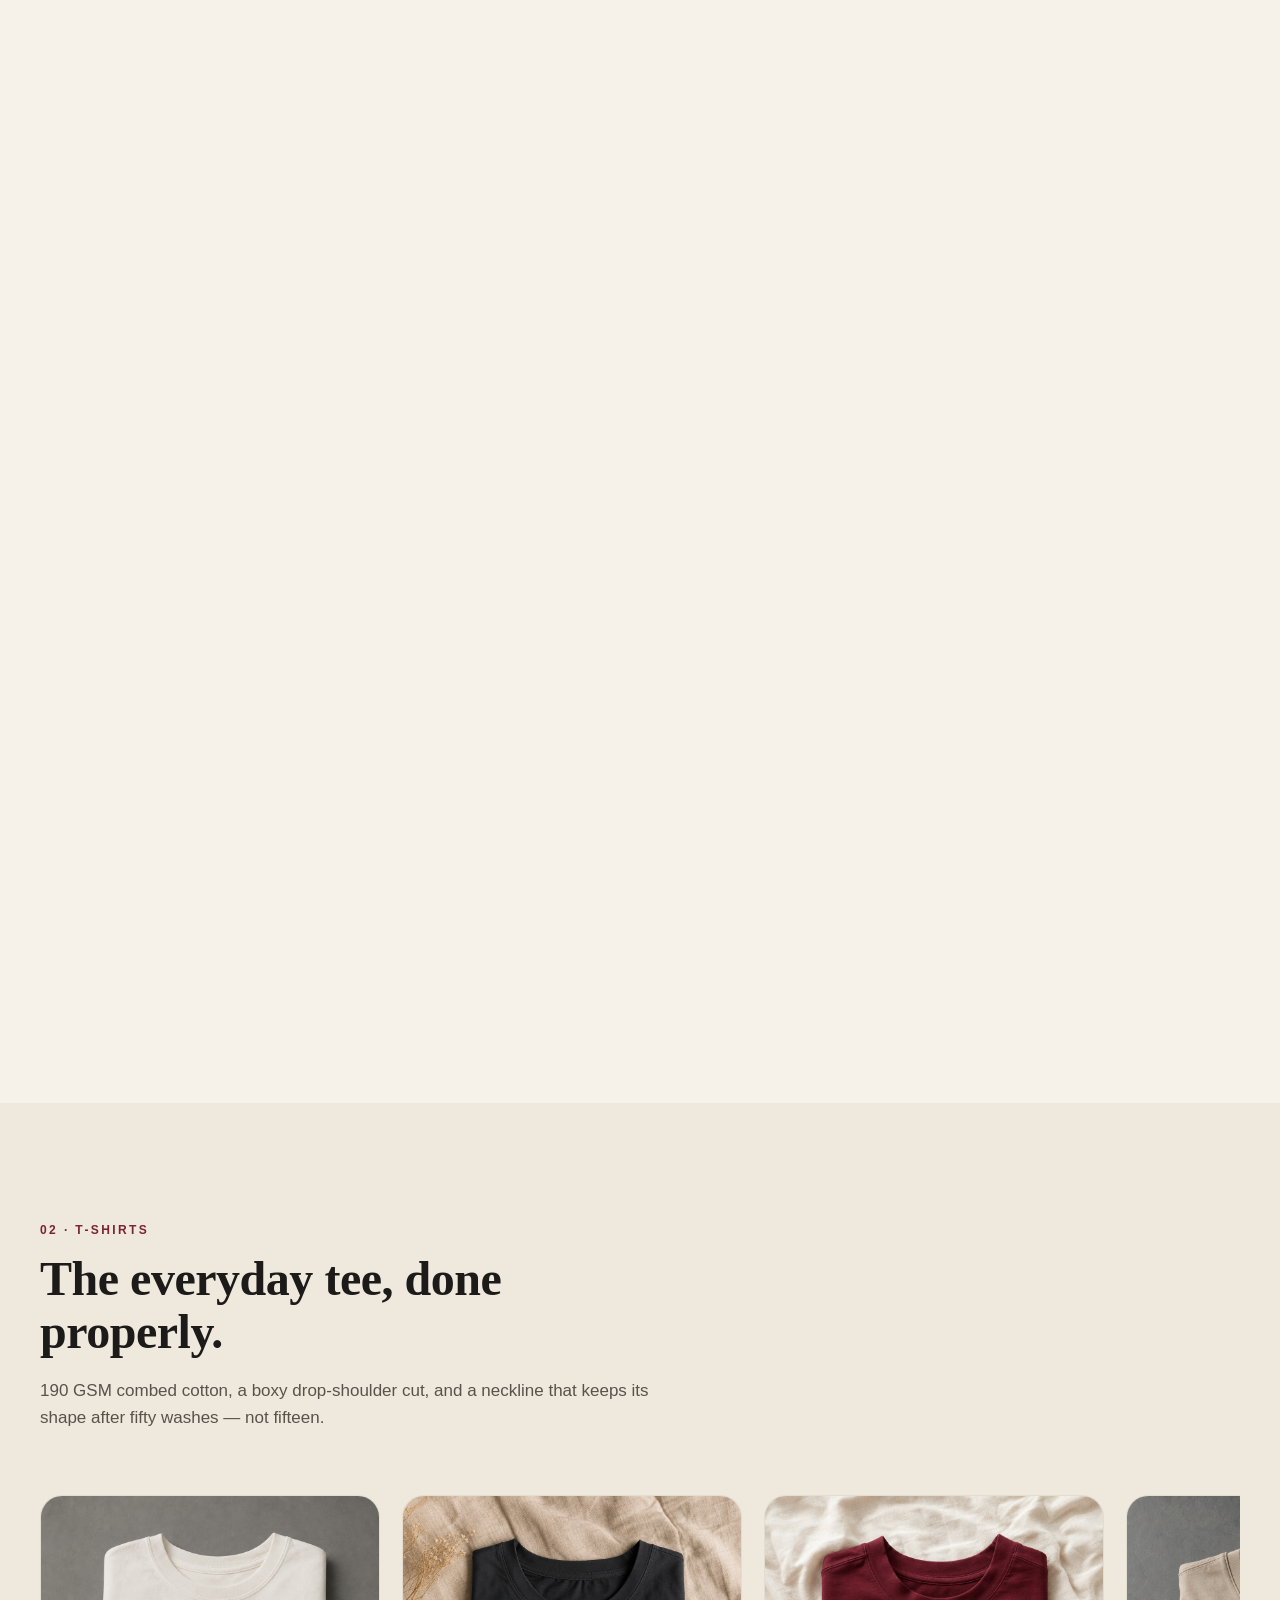
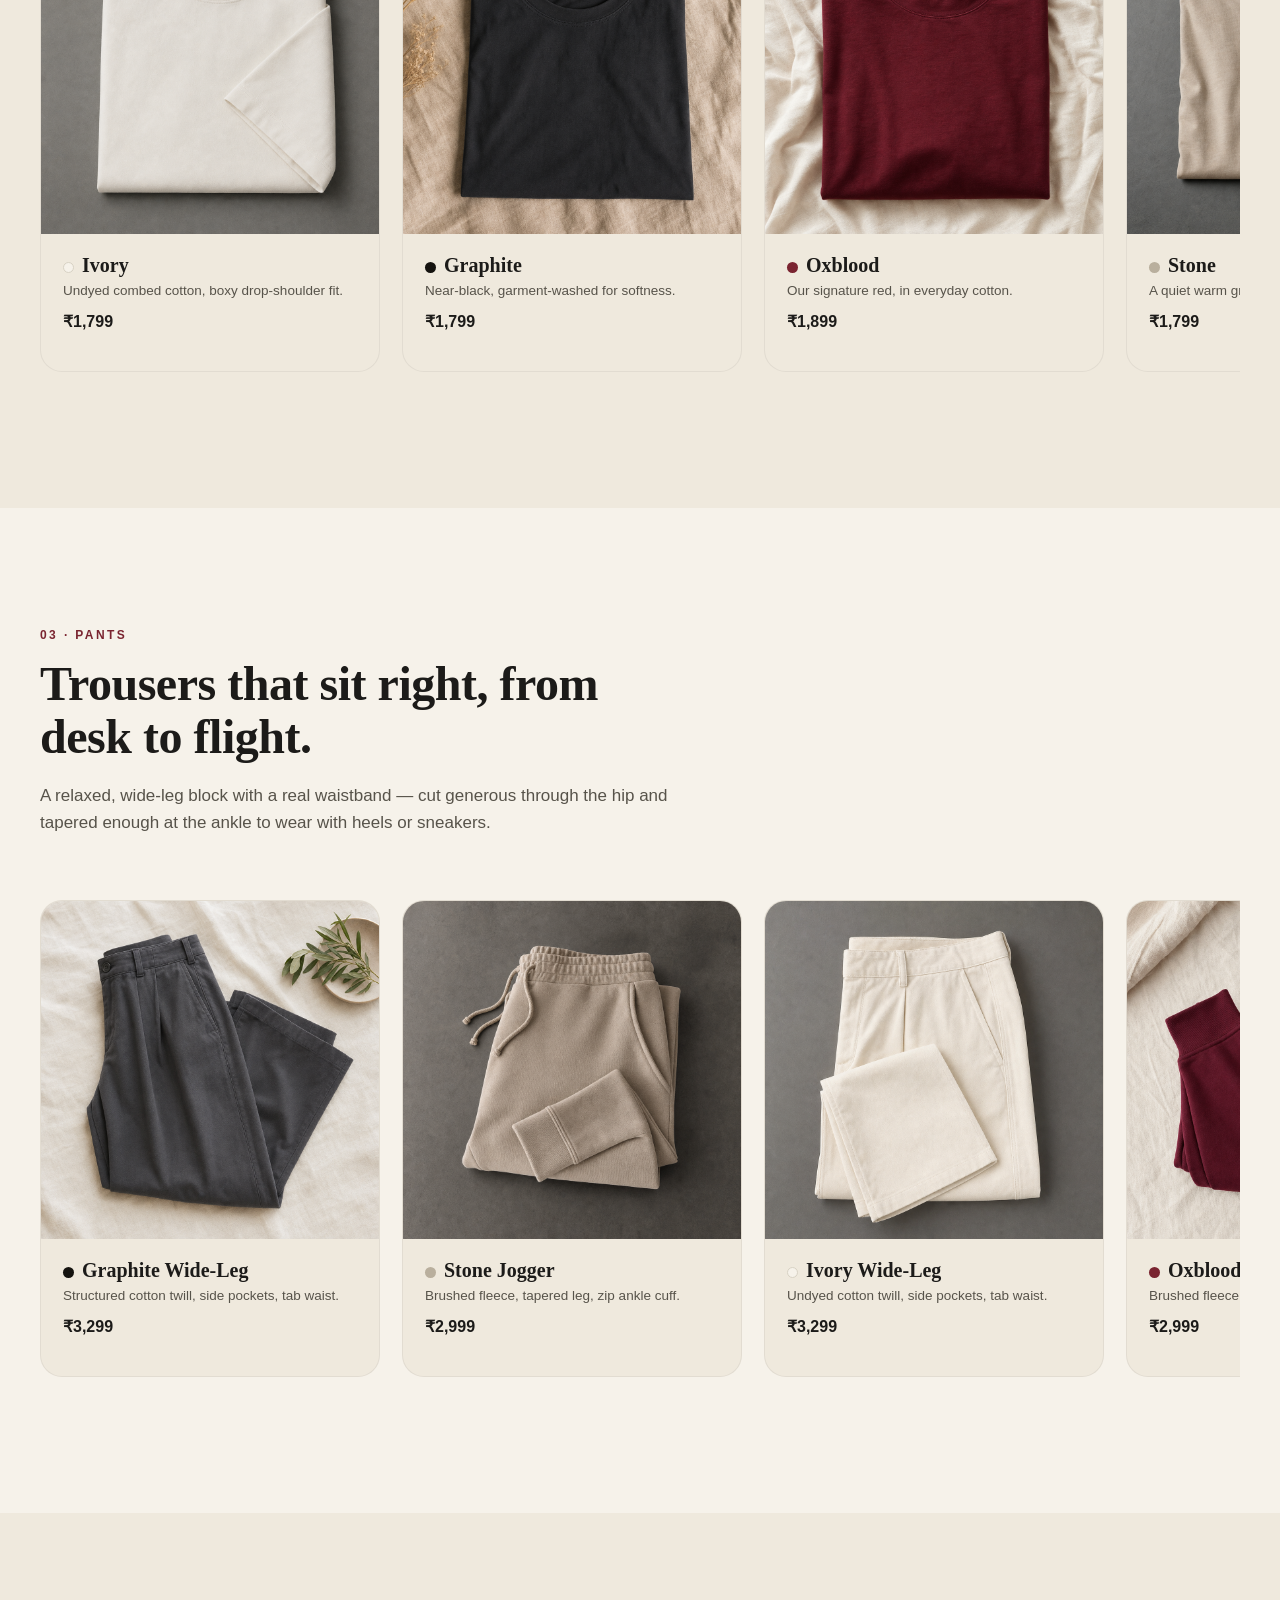
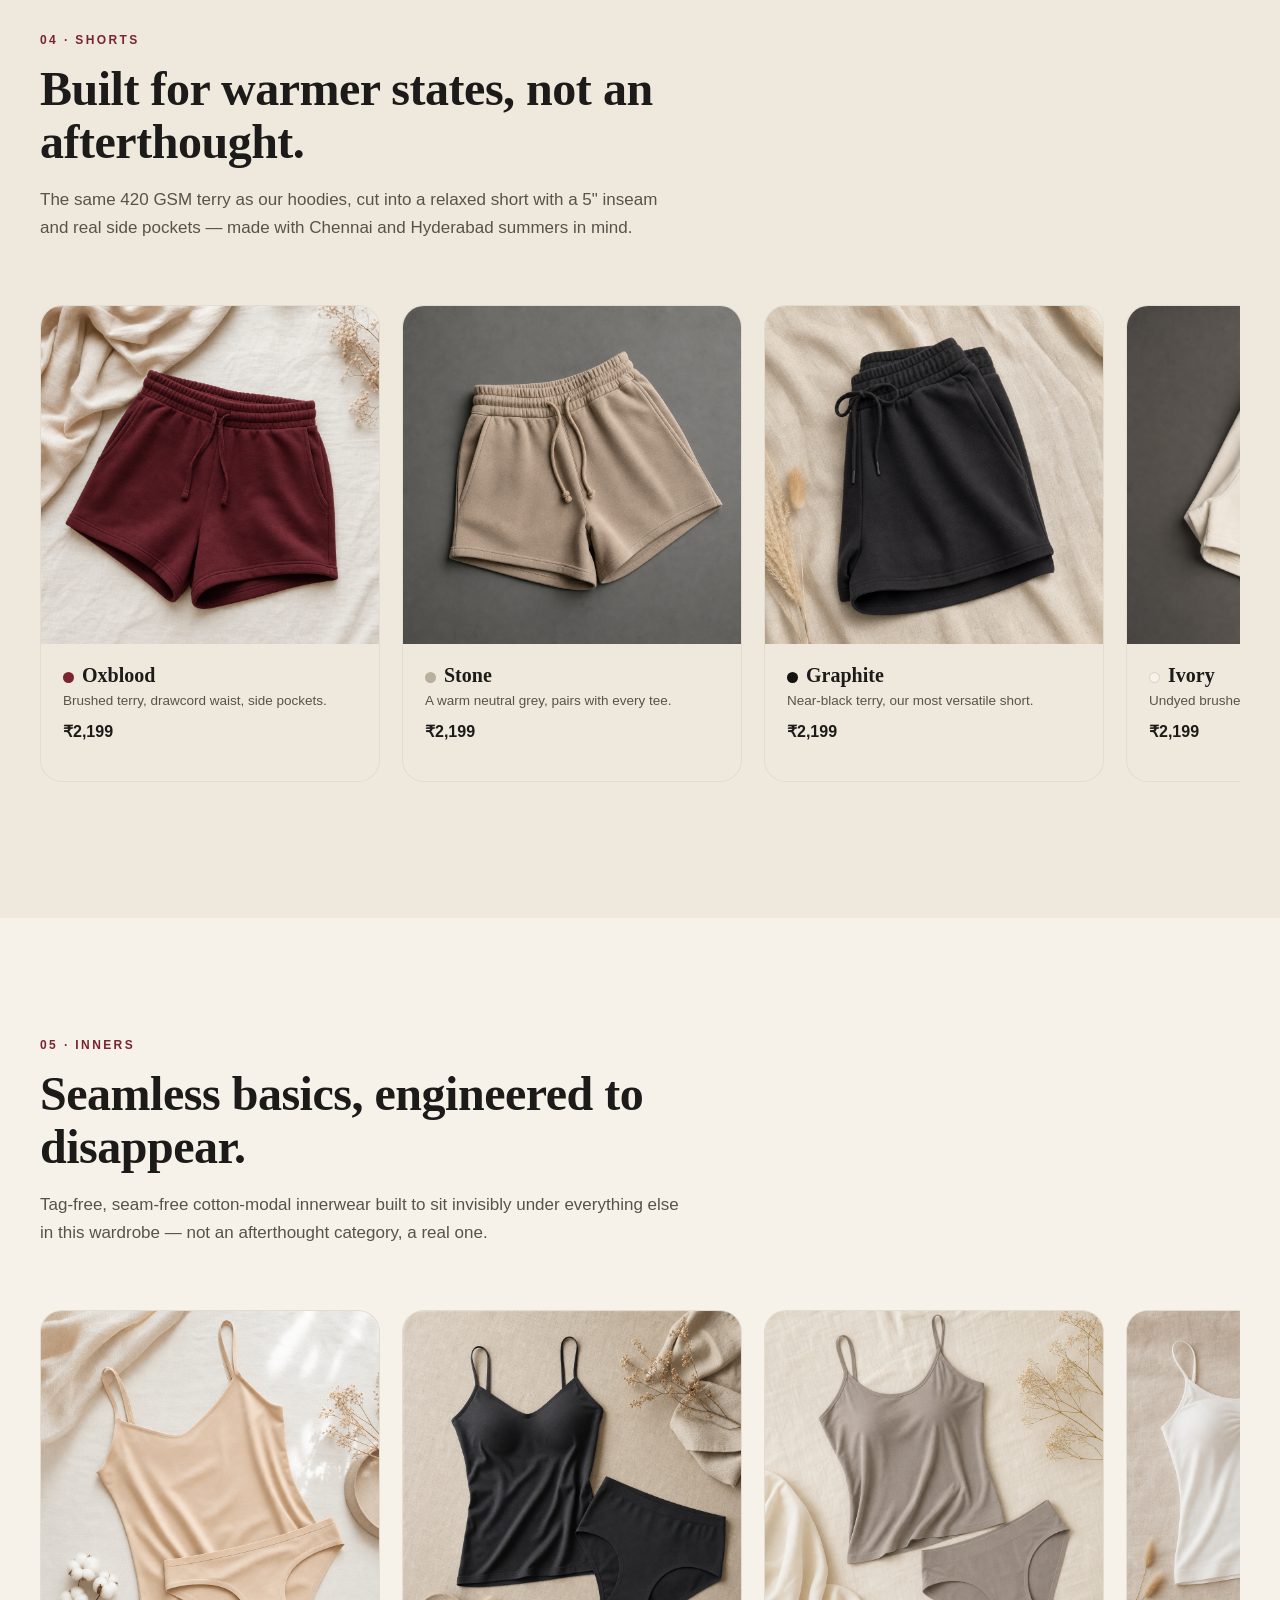
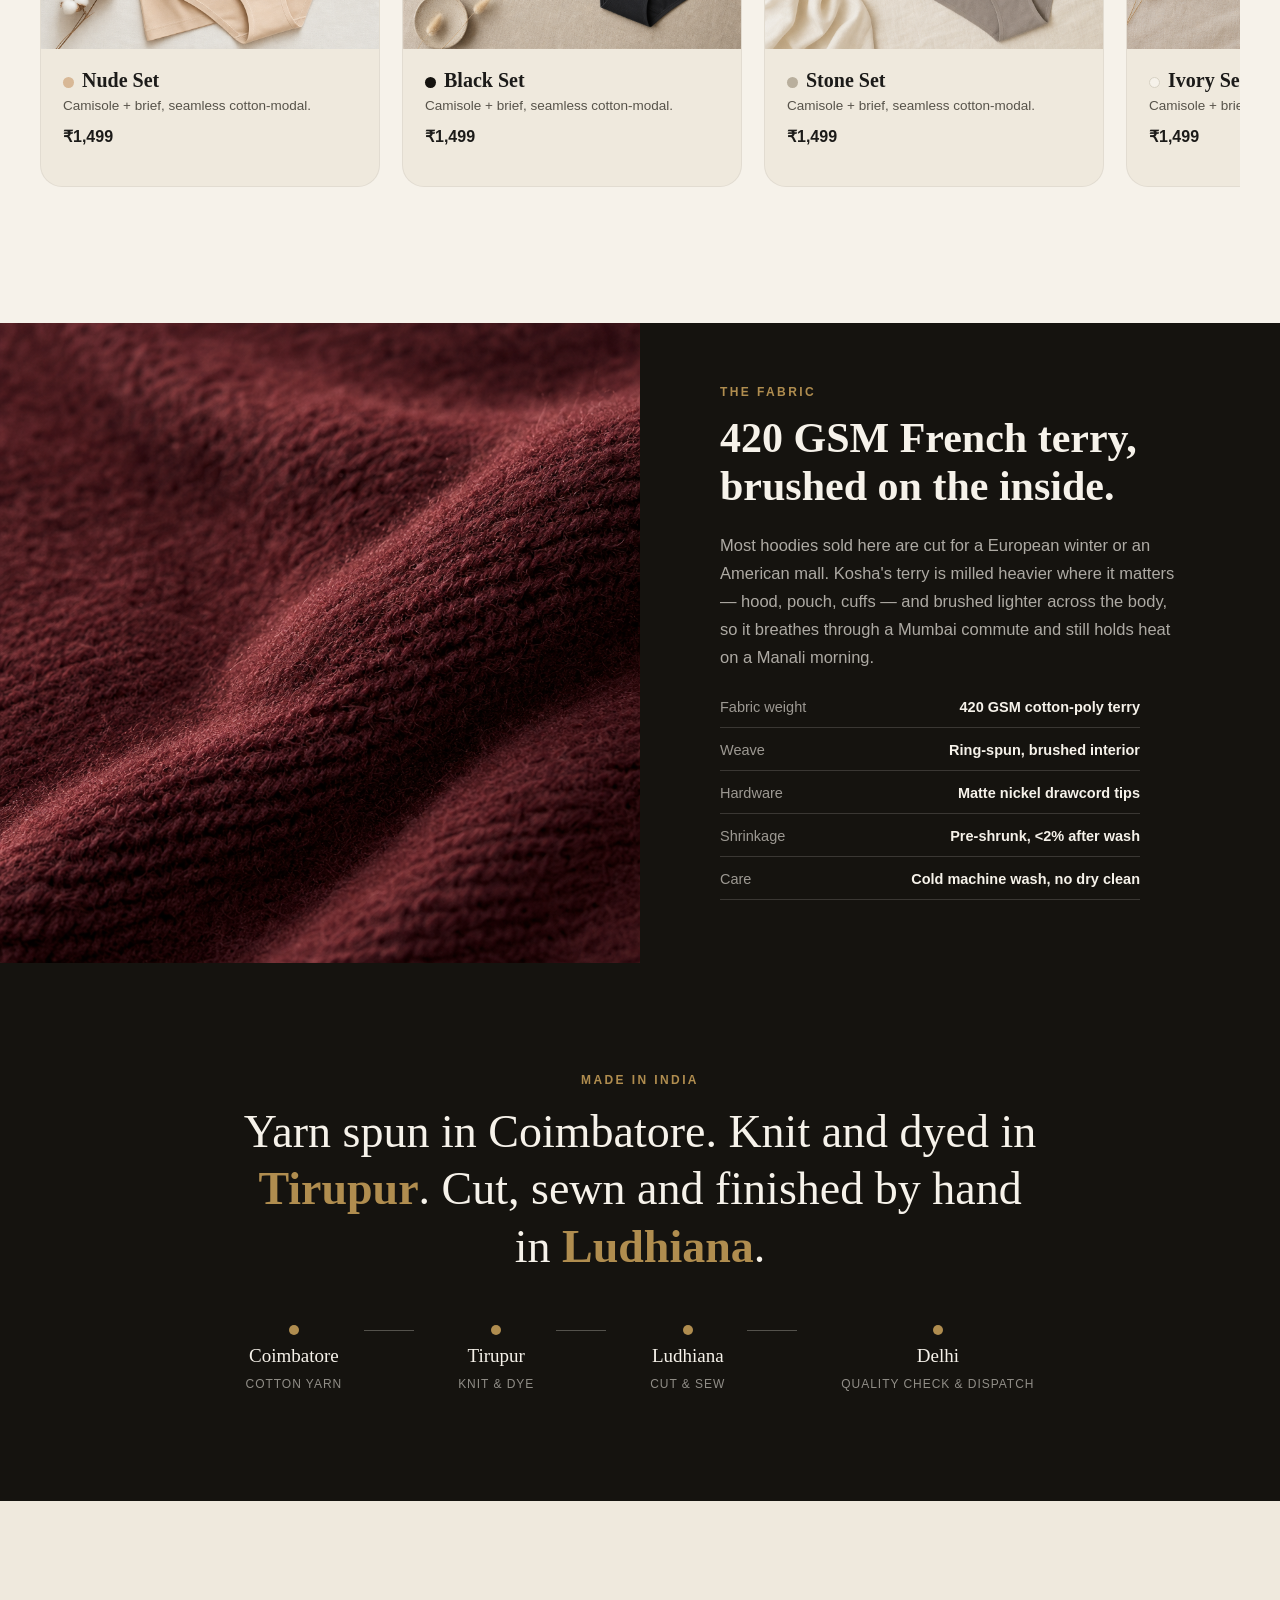
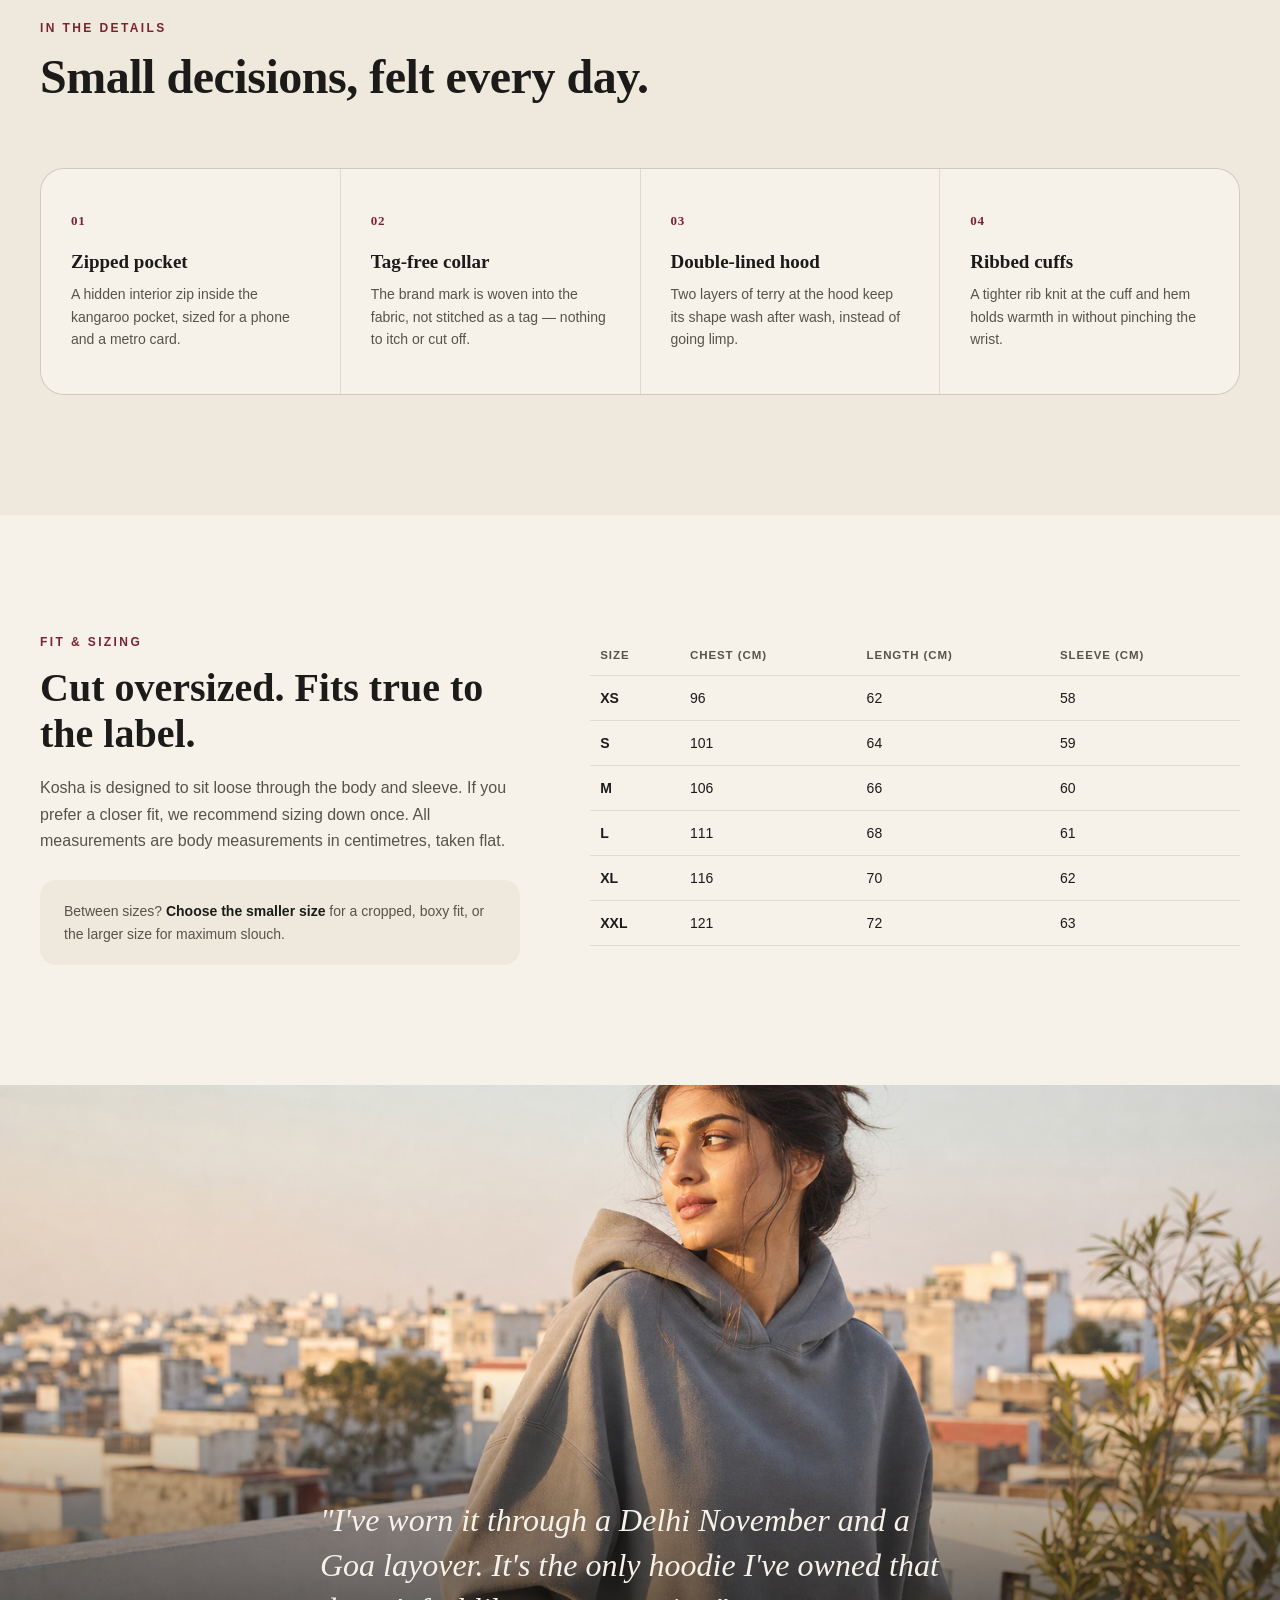
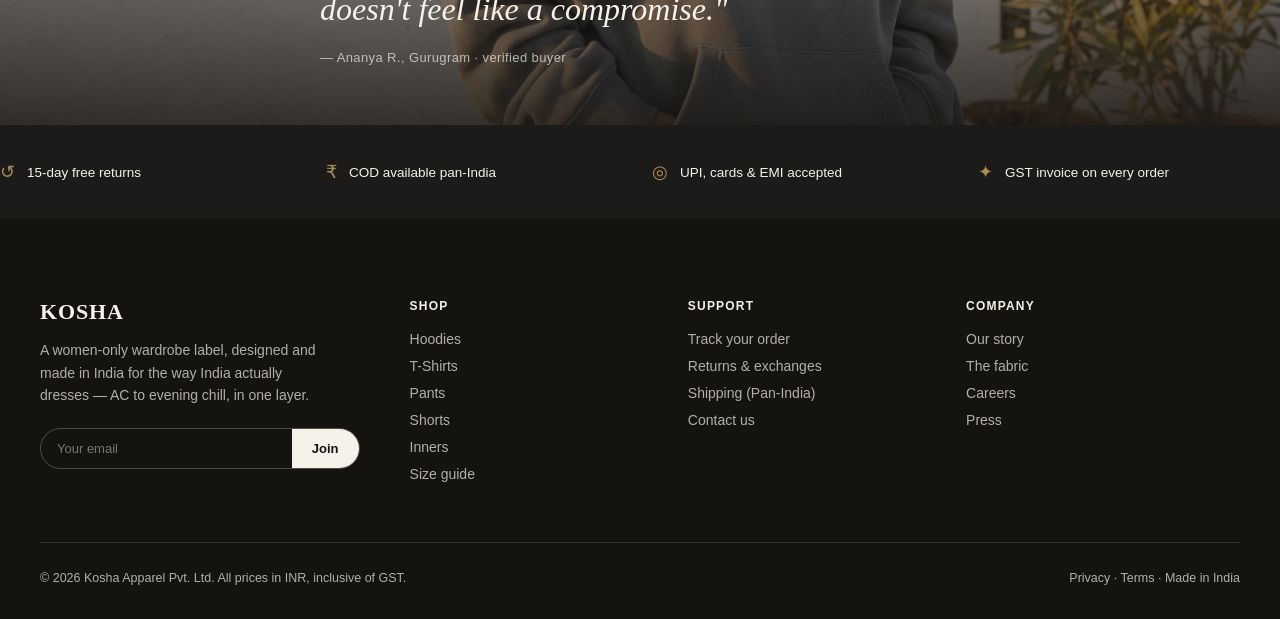
==== commit f325abdd: "Add files via upload" ====
--- a/index.html
+++ b/index.html
@@ -149,6 +149,8 @@
   .card-info .price{font-size:16px; font-weight:600;}
   .card-info .price .strike{color:var(--ink-soft); text-decoration:line-through; font-weight:400; font-size:13px; margin-left:7px;}
   .card-info .add{font-size:12.5px; color:var(--oxblood); font-weight:700; letter-spacing:0.02em;}
+  .razorpay-embed{margin-top:14px;}
+  .razorpay-embed form{display:block; width:100%;}
 
   /* ---------- FABRIC / SPLIT SECTION ---------- */
   .split{
@@ -323,7 +325,8 @@
         <div class="card-info">
           <h3><span class="swatch" style="background:#7A2430;"></span>Oxblood</h3>
           <div class="desc">Deep, wine-dark red. Our most-loved shade.</div>
-          <div class="price-row"><div class="price">₹5,499</div><div class="add">Add to bag</div></div>
+          <div class="price-row"><div class="price">₹5,499</div></div>
+          <div class="razorpay-embed"><form><script src="https://checkout.razorpay.com/v1/payment-button.js" data-payment_button_id="pl_Tc2xEitdzw0VVA" async></script></form></div>
         </div>
       </div>
       <div class="card reveal">
@@ -331,7 +334,8 @@
         <div class="card-info">
           <h3><span class="swatch" style="background:#F6F2EA; border:1px solid #d8d2c4;"></span>Ivory Silk</h3>
           <div class="desc">Undyed cotton, brushed to a soft chalk finish.</div>
-          <div class="price-row"><div class="price">₹4,999</div><div class="add">Add to bag</div></div>
+          <div class="price-row"><div class="price">₹4,999</div></div>
+          <div class="razorpay-embed"><form><script src="https://checkout.razorpay.com/v1/payment-button.js" data-payment_button_id="pl_Tc30OCLNZkqNBa" async></script></form></div>
         </div>
       </div>
       <div class="card reveal">
@@ -339,7 +343,8 @@
         <div class="card-info">
           <h3><span class="swatch" style="background:#15130F;"></span>Graphite</h3>
           <div class="desc">Near-black, warmed with a hint of grey.</div>
-          <div class="price-row"><div class="price">₹5,499</div><div class="add">Add to bag</div></div>
+          <div class="price-row"><div class="price">₹5,499</div></div>
+          <div class="razorpay-embed"><form><script src="https://checkout.razorpay.com/v1/payment-button.js" data-payment_button_id="pl_Tc31Nrh1cKeGtP" async></script></form></div>
         </div>
       </div>
       <div class="card reveal">
@@ -347,7 +352,8 @@
         <div class="card-info">
           <h3><span class="swatch" style="background:#B9AF9D;"></span>Stone</h3>
           <div class="desc">A quiet warm grey that pairs with everything.</div>
-          <div class="price-row"><div class="price">₹5,199 <span class="strike">₹5,999</span></div><div class="add">Add to bag</div></div>
+          <div class="price-row"><div class="price">₹5,199 <span class="strike">₹5,999</span></div></div>
+          <div class="razorpay-embed"><form><script src="https://checkout.razorpay.com/v1/payment-button.js" data-payment_button_id="pl_Tc3263RdMNwc4u" async></script></form></div>
         </div>
       </div>
     </div>
@@ -367,7 +373,8 @@
         <div class="card-info">
           <h3><span class="swatch" style="background:#F6F2EA; border:1px solid #d8d2c4;"></span>Ivory</h3>
           <div class="desc">Undyed combed cotton, boxy drop-shoulder fit.</div>
-          <div class="price-row"><div class="price">₹1,799</div><div class="add">Add to bag</div></div>
+          <div class="price-row"><div class="price">₹1,799</div></div>
+          <div class="razorpay-embed"><form><script src="https://checkout.razorpay.com/v1/payment-button.js" data-payment_button_id="pl_Tc32qd1vxM8Z0i" async></script></form></div>
         </div>
       </div>
       <div class="card reveal">
@@ -375,7 +382,8 @@
         <div class="card-info">
           <h3><span class="swatch" style="background:#15130F;"></span>Graphite</h3>
           <div class="desc">Near-black, garment-washed for softness.</div>
-          <div class="price-row"><div class="price">₹1,799</div><div class="add">Add to bag</div></div>
+          <div class="price-row"><div class="price">₹1,799</div></div>
+          <div class="razorpay-embed"><form><script src="https://checkout.razorpay.com/v1/payment-button.js" data-payment_button_id="pl_Tc33XueLZUPPuQ" async></script></form></div>
         </div>
       </div>
       <div class="card reveal">
@@ -383,7 +391,8 @@
         <div class="card-info">
           <h3><span class="swatch" style="background:#7A2430;"></span>Oxblood</h3>
           <div class="desc">Our signature red, in everyday cotton.</div>
-          <div class="price-row"><div class="price">₹1,899</div><div class="add">Add to bag</div></div>
+          <div class="price-row"><div class="price">₹1,899</div></div>
+          <div class="razorpay-embed"><form><script src="https://checkout.razorpay.com/v1/payment-button.js" data-payment_button_id="pl_Tc34XYRKrub5CK" async></script></form></div>
         </div>
       </div>
       <div class="card reveal">
@@ -391,7 +400,8 @@
         <div class="card-info">
           <h3><span class="swatch" style="background:#B9AF9D;"></span>Stone</h3>
           <div class="desc">A quiet warm grey for everyday layering.</div>
-          <div class="price-row"><div class="price">₹1,799</div><div class="add">Add to bag</div></div>
+          <div class="price-row"><div class="price">₹1,799</div></div>
+          <div class="razorpay-embed"><form><script src="https://checkout.razorpay.com/v1/payment-button.js" data-payment_button_id="pl_Tc35fZoN2znNdT" async></script></form></div>
         </div>
       </div>
     </div>
@@ -411,7 +421,8 @@
         <div class="card-info">
           <h3><span class="swatch" style="background:#15130F;"></span>Graphite Wide-Leg</h3>
           <div class="desc">Structured cotton twill, side pockets, tab waist.</div>
-          <div class="price-row"><div class="price">₹3,299</div><div class="add">Add to bag</div></div>
+          <div class="price-row"><div class="price">₹3,299</div></div>
+          <div class="razorpay-embed"><form><script src="https://checkout.razorpay.com/v1/payment-button.js" data-payment_button_id="pl_Tc36NZg2T2GqUH" async></script></form></div>
         </div>
       </div>
       <div class="card reveal">
@@ -419,7 +430,8 @@
         <div class="card-info">
           <h3><span class="swatch" style="background:#B9AF9D;"></span>Stone Jogger</h3>
           <div class="desc">Brushed fleece, tapered leg, zip ankle cuff.</div>
-          <div class="price-row"><div class="price">₹2,999</div><div class="add">Add to bag</div></div>
+          <div class="price-row"><div class="price">₹2,999</div></div>
+          <div class="razorpay-embed"><form><script src="https://checkout.razorpay.com/v1/payment-button.js" data-payment_button_id="pl_Tc374Qz0Tkm3Ch" async></script></form></div>
         </div>
       </div>
       <div class="card reveal">
@@ -427,7 +439,8 @@
         <div class="card-info">
           <h3><span class="swatch" style="background:#F6F2EA; border:1px solid #d8d2c4;"></span>Ivory Wide-Leg</h3>
           <div class="desc">Undyed cotton twill, side pockets, tab waist.</div>
-          <div class="price-row"><div class="price">₹3,299</div><div class="add">Add to bag</div></div>
+          <div class="price-row"><div class="price">₹3,299</div></div>
+          <div class="razorpay-embed"><form><script src="https://checkout.razorpay.com/v1/payment-button.js" data-payment_button_id="pl_Tc37kpHTIAbgxQ" async></script></form></div>
         </div>
       </div>
       <div class="card reveal">
@@ -435,7 +448,8 @@
         <div class="card-info">
           <h3><span class="swatch" style="background:#7A2430;"></span>Oxblood Jogger</h3>
           <div class="desc">Brushed fleece, tapered leg, zip ankle cuff.</div>
-          <div class="price-row"><div class="price">₹2,999</div><div class="add">Add to bag</div></div>
+          <div class="price-row"><div class="price">₹2,999</div></div>
+          <div class="razorpay-embed"><form><script src="https://checkout.razorpay.com/v1/payment-button.js" data-payment_button_id="pl_Tc38TQrWFLrGS6" async></script></form></div>
         </div>
       </div>
     </div>
@@ -455,7 +469,8 @@
         <div class="card-info">
           <h3><span class="swatch" style="background:#7A2430;"></span>Oxblood</h3>
           <div class="desc">Brushed terry, drawcord waist, side pockets.</div>
-          <div class="price-row"><div class="price">₹2,199</div><div class="add">Add to bag</div></div>
+          <div class="price-row"><div class="price">₹2,199</div></div>
+          <div class="razorpay-embed"><form><script src="https://checkout.razorpay.com/v1/payment-button.js" data-payment_button_id="pl_Tc39CU4UvGxtgD" async></script></form></div>
         </div>
       </div>
       <div class="card reveal">
@@ -463,7 +478,8 @@
         <div class="card-info">
           <h3><span class="swatch" style="background:#B9AF9D;"></span>Stone</h3>
           <div class="desc">A warm neutral grey, pairs with every tee.</div>
-          <div class="price-row"><div class="price">₹2,199</div><div class="add">Add to bag</div></div>
+          <div class="price-row"><div class="price">₹2,199</div></div>
+          <div class="razorpay-embed"><form><script src="https://checkout.razorpay.com/v1/payment-button.js" data-payment_button_id="pl_Tc39zEt5Pf2nyb" async></script></form></div>
         </div>
       </div>
       <div class="card reveal">
@@ -471,7 +487,8 @@
         <div class="card-info">
           <h3><span class="swatch" style="background:#15130F;"></span>Graphite</h3>
           <div class="desc">Near-black terry, our most versatile short.</div>
-          <div class="price-row"><div class="price">₹2,199</div><div class="add">Add to bag</div></div>
+          <div class="price-row"><div class="price">₹2,199</div></div>
+          <div class="razorpay-embed"><form><script src="https://checkout.razorpay.com/v1/payment-button.js" data-payment_button_id="pl_Tc3Ah2d21NCZeF" async></script></form></div>
         </div>
       </div>
       <div class="card reveal">
@@ -479,7 +496,8 @@
         <div class="card-info">
           <h3><span class="swatch" style="background:#F6F2EA; border:1px solid #d8d2c4;"></span>Ivory</h3>
           <div class="desc">Undyed brushed terry, drawcord waist.</div>
-          <div class="price-row"><div class="price">₹2,199</div><div class="add">Add to bag</div></div>
+          <div class="price-row"><div class="price">₹2,199</div></div>
+          <div class="razorpay-embed"><form><script src="https://checkout.razorpay.com/v1/payment-button.js" data-payment_button_id="pl_Tc3BaylcnAt2JR" async></script></form></div>
         </div>
       </div>
     </div>
@@ -499,7 +517,8 @@
         <div class="card-info">
           <h3><span class="swatch" style="background:#D8B896;"></span>Nude Set</h3>
           <div class="desc">Camisole + brief, seamless cotton-modal.</div>
-          <div class="price-row"><div class="price">₹1,499</div><div class="add">Add to bag</div></div>
+          <div class="price-row"><div class="price">₹1,499</div></div>
+          <div class="razorpay-embed"><form><script src="https://checkout.razorpay.com/v1/payment-button.js" data-payment_button_id="pl_Tc3CLcV3U32mxf" async></script></form></div>
         </div>
       </div>
       <div class="card reveal">
@@ -507,7 +526,8 @@
         <div class="card-info">
           <h3><span class="swatch" style="background:#15130F;"></span>Black Set</h3>
           <div class="desc">Camisole + brief, seamless cotton-modal.</div>
-          <div class="price-row"><div class="price">₹1,499</div><div class="add">Add to bag</div></div>
+          <div class="price-row"><div class="price">₹1,499</div></div>
+          <div class="razorpay-embed"><form><script src="https://checkout.razorpay.com/v1/payment-button.js" data-payment_button_id="pl_Tc3E8nQHxcDKVK" async></script></form></div>
         </div>
       </div>
       <div class="card reveal">
@@ -515,7 +535,8 @@
         <div class="card-info">
           <h3><span class="swatch" style="background:#B9AF9D;"></span>Stone Set</h3>
           <div class="desc">Camisole + brief, seamless cotton-modal.</div>
-          <div class="price-row"><div class="price">₹1,499</div><div class="add">Add to bag</div></div>
+          <div class="price-row"><div class="price">₹1,499</div></div>
+          <div class="razorpay-embed"><form><script src="https://checkout.razorpay.com/v1/payment-button.js" data-payment_button_id="pl_Tc3FM5wNXVgXeY" async></script></form></div>
         </div>
       </div>
       <div class="card reveal">
@@ -523,7 +544,8 @@
         <div class="card-info">
           <h3><span class="swatch" style="background:#F6F2EA; border:1px solid #d8d2c4;"></span>Ivory Set</h3>
           <div class="desc">Camisole + brief, seamless cotton-modal.</div>
-          <div class="price-row"><div class="price">₹1,499</div><div class="add">Add to bag</div></div>
+          <div class="price-row"><div class="price">₹1,499</div></div>
+          <div class="razorpay-embed"><form><script src="https://checkout.razorpay.com/v1/payment-button.js" data-payment_button_id="pl_Tc3GxUbXu0T9cy" async></script></form></div>
         </div>
       </div>
     </div>
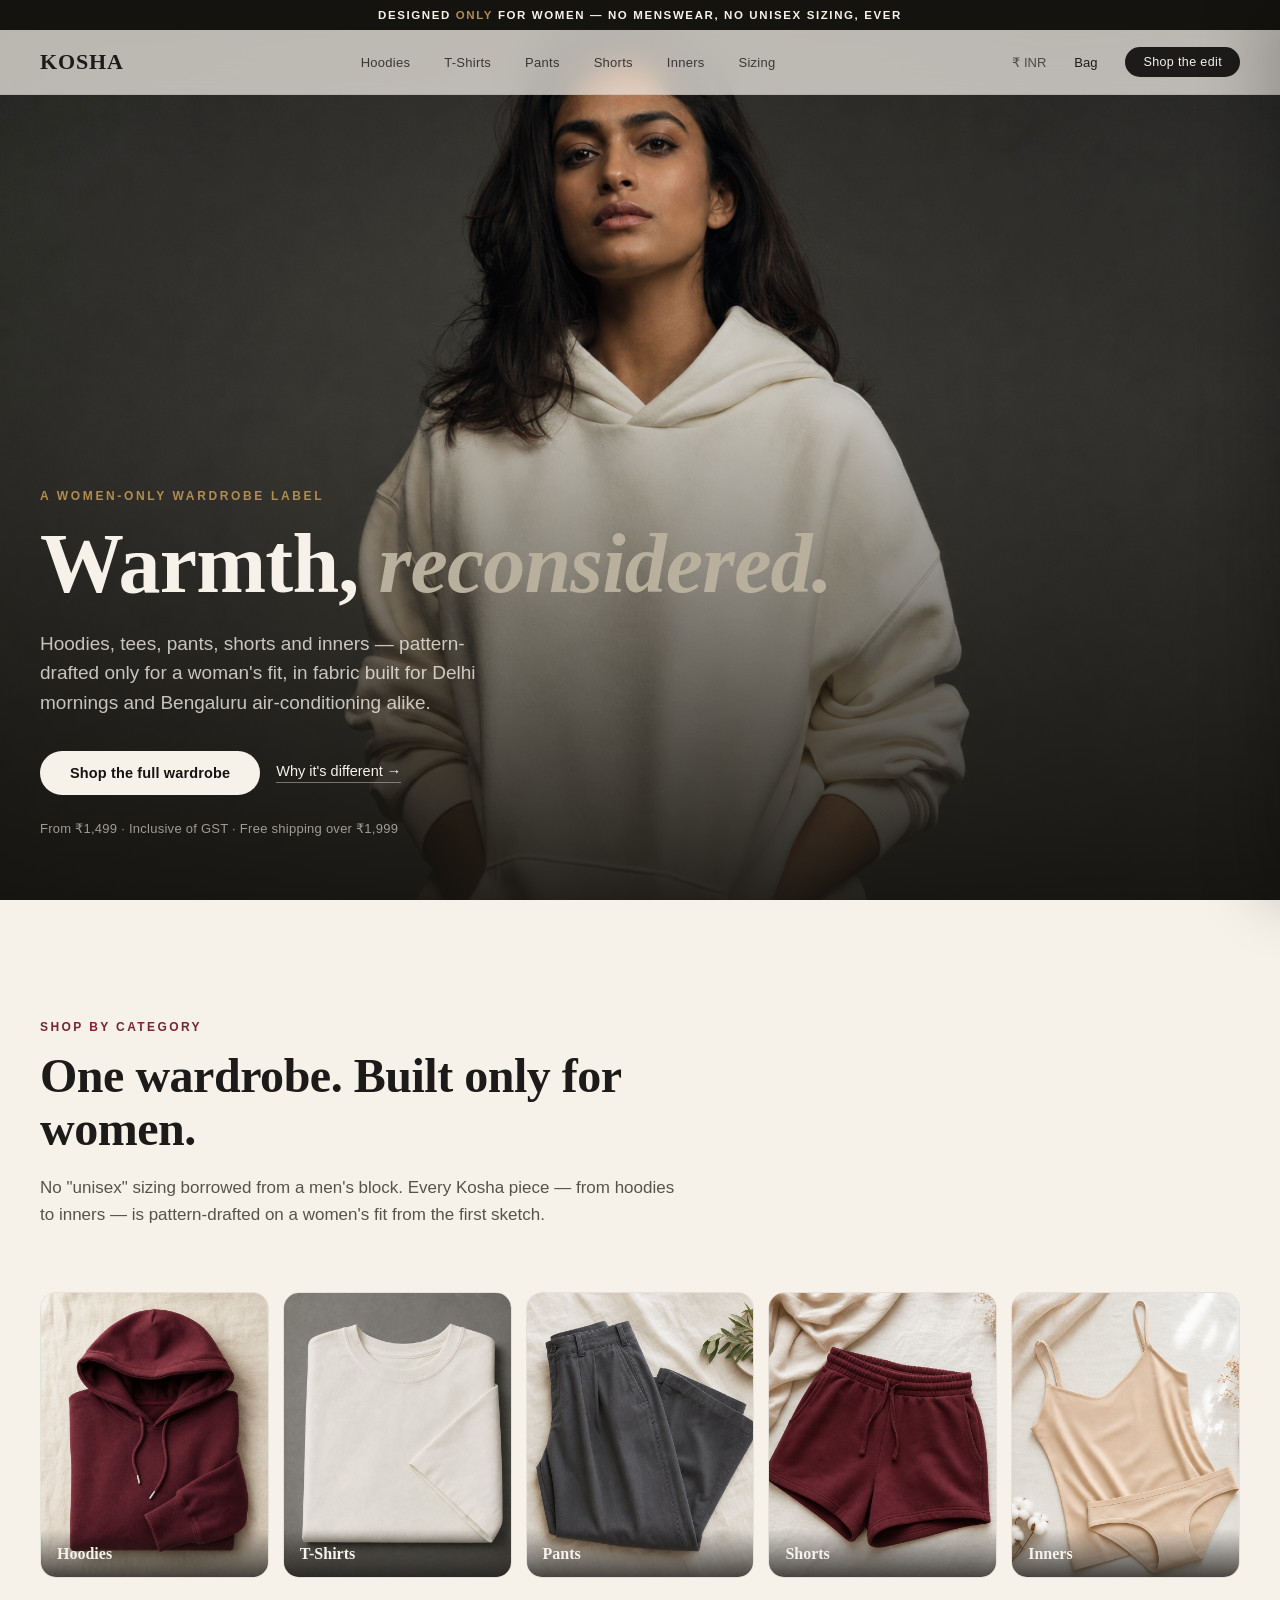
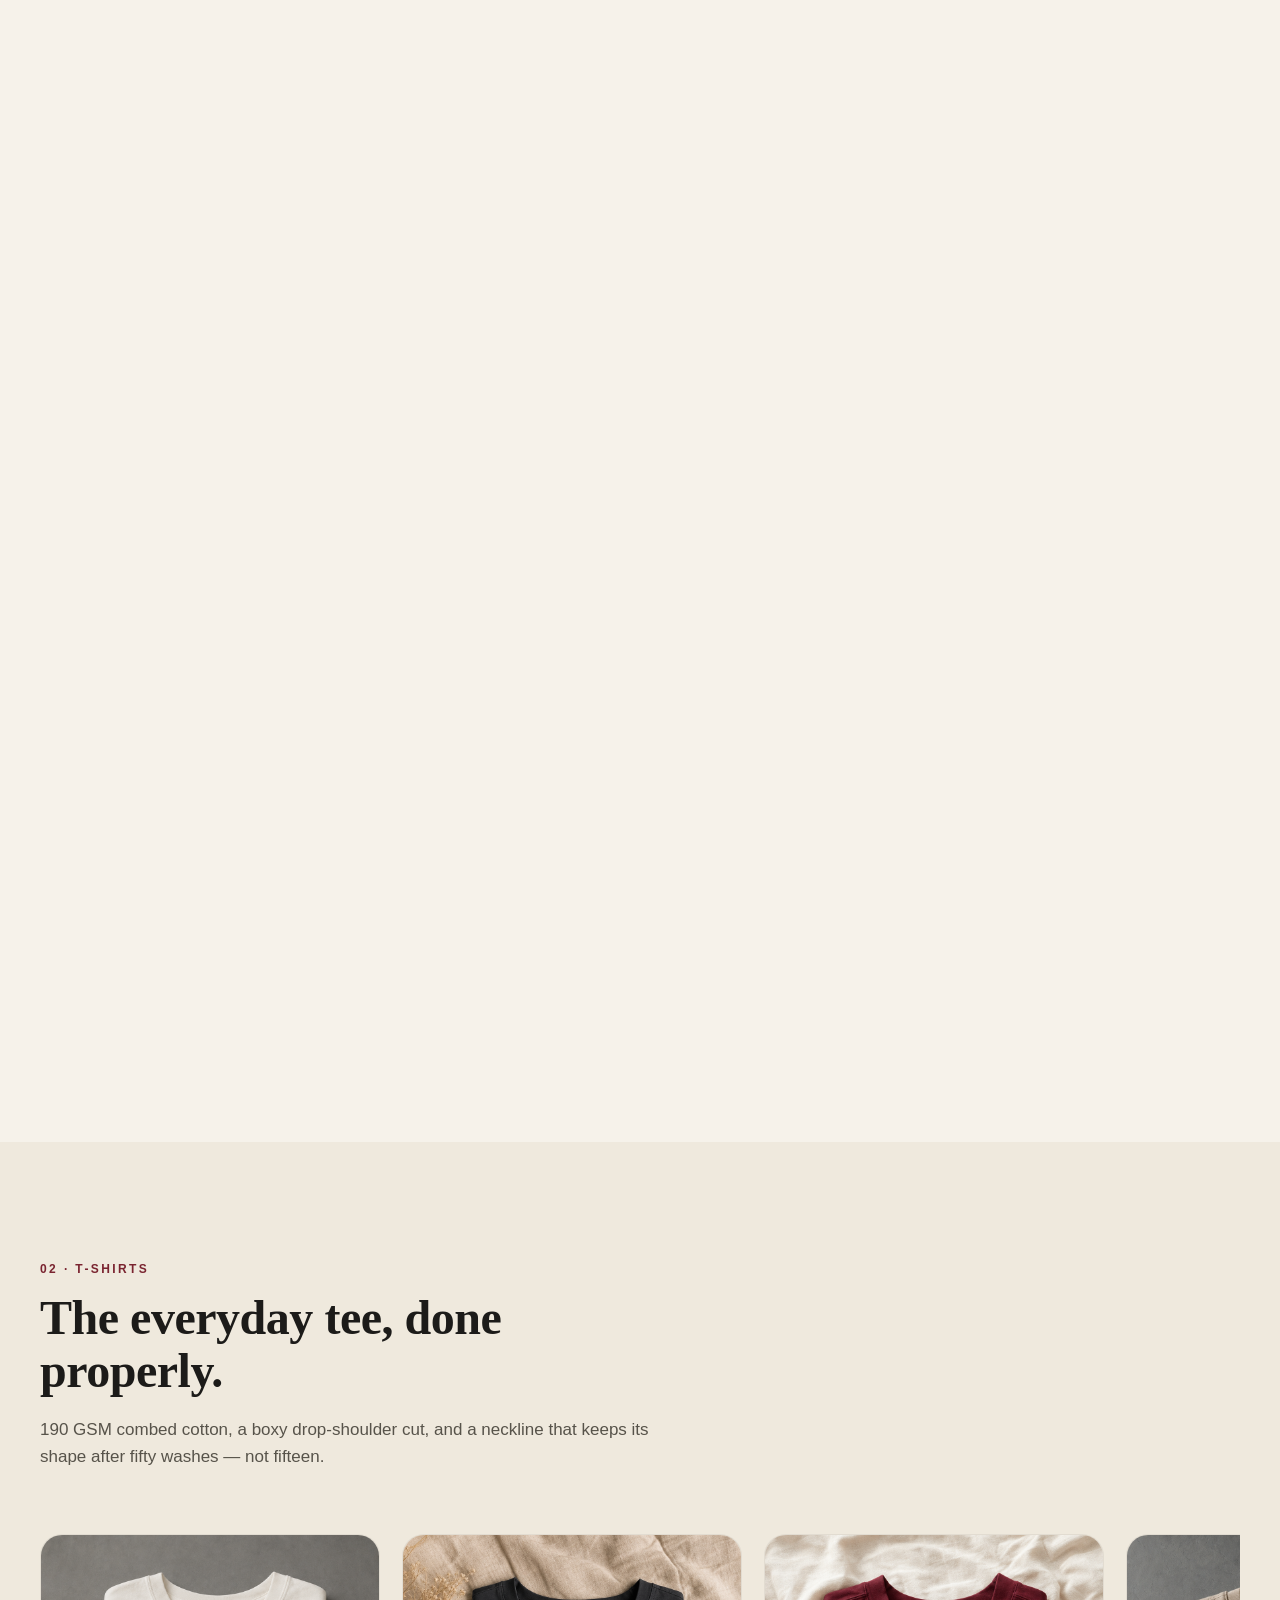
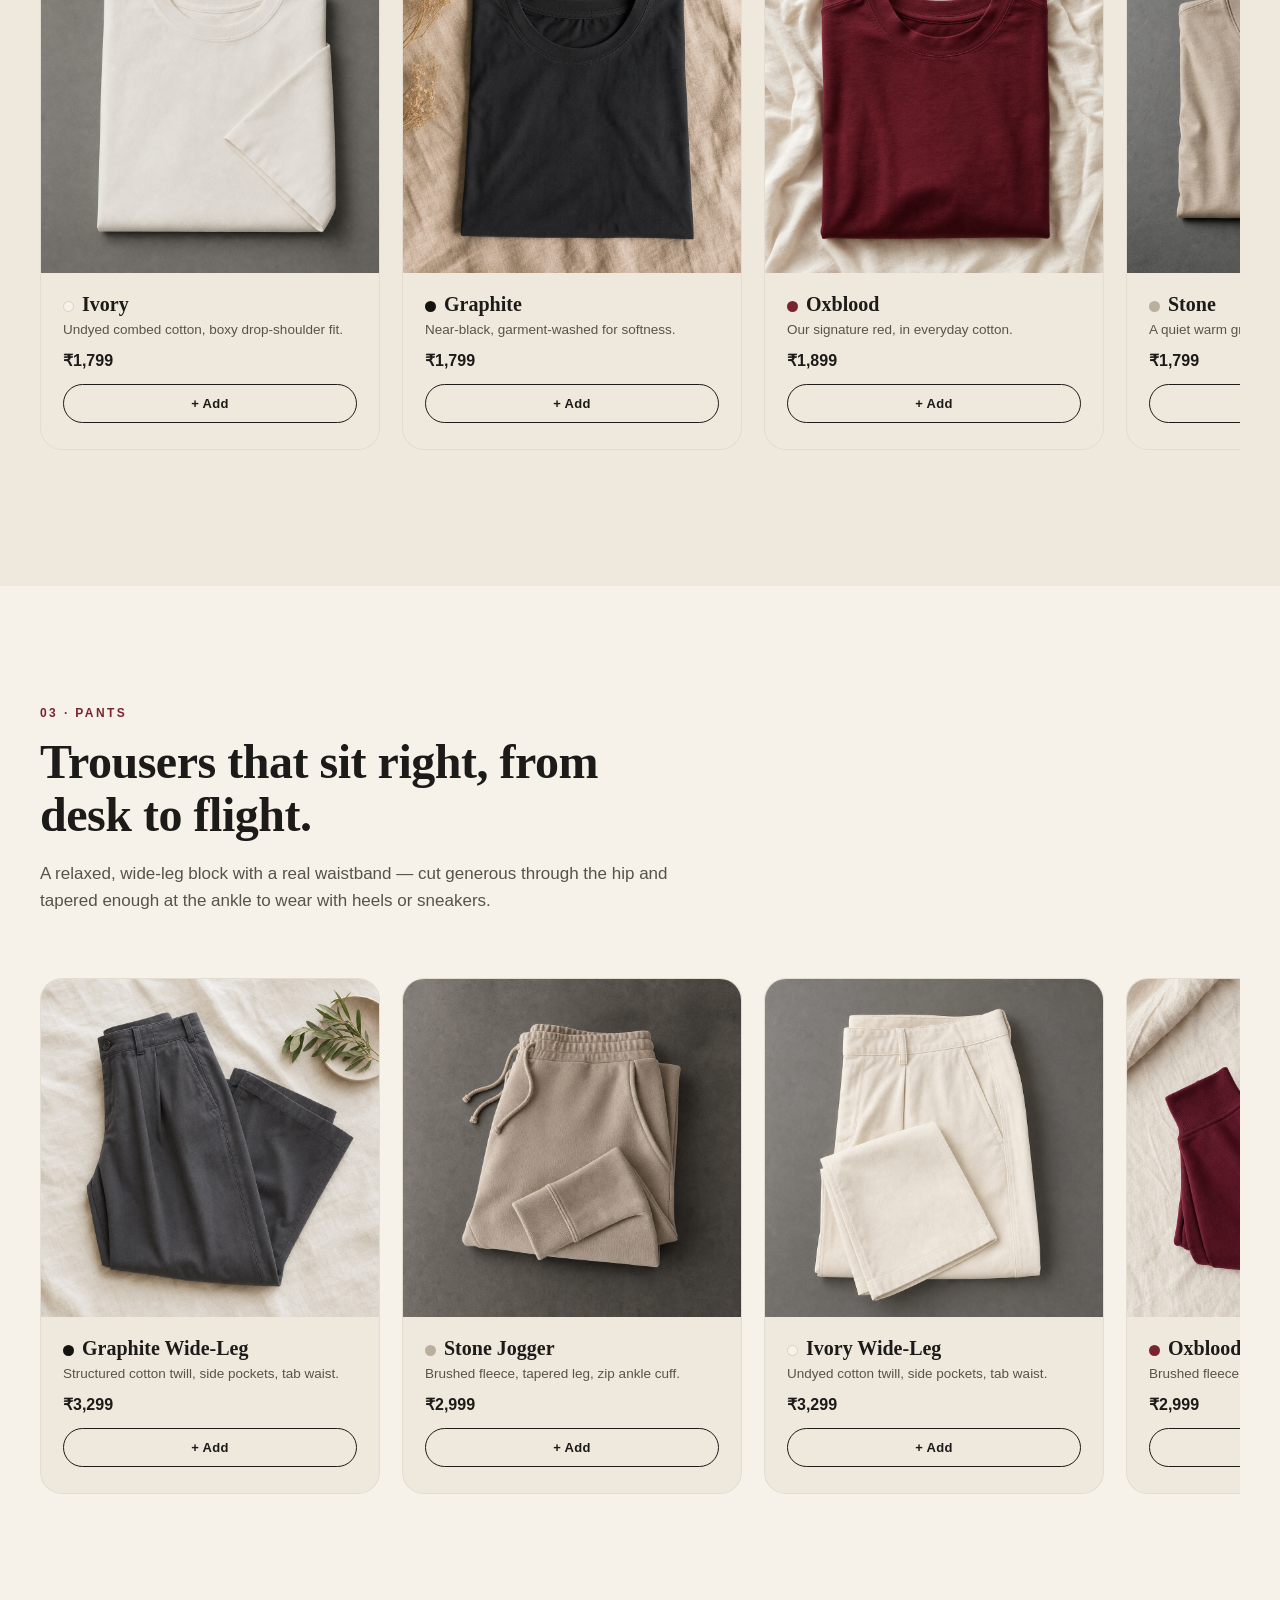
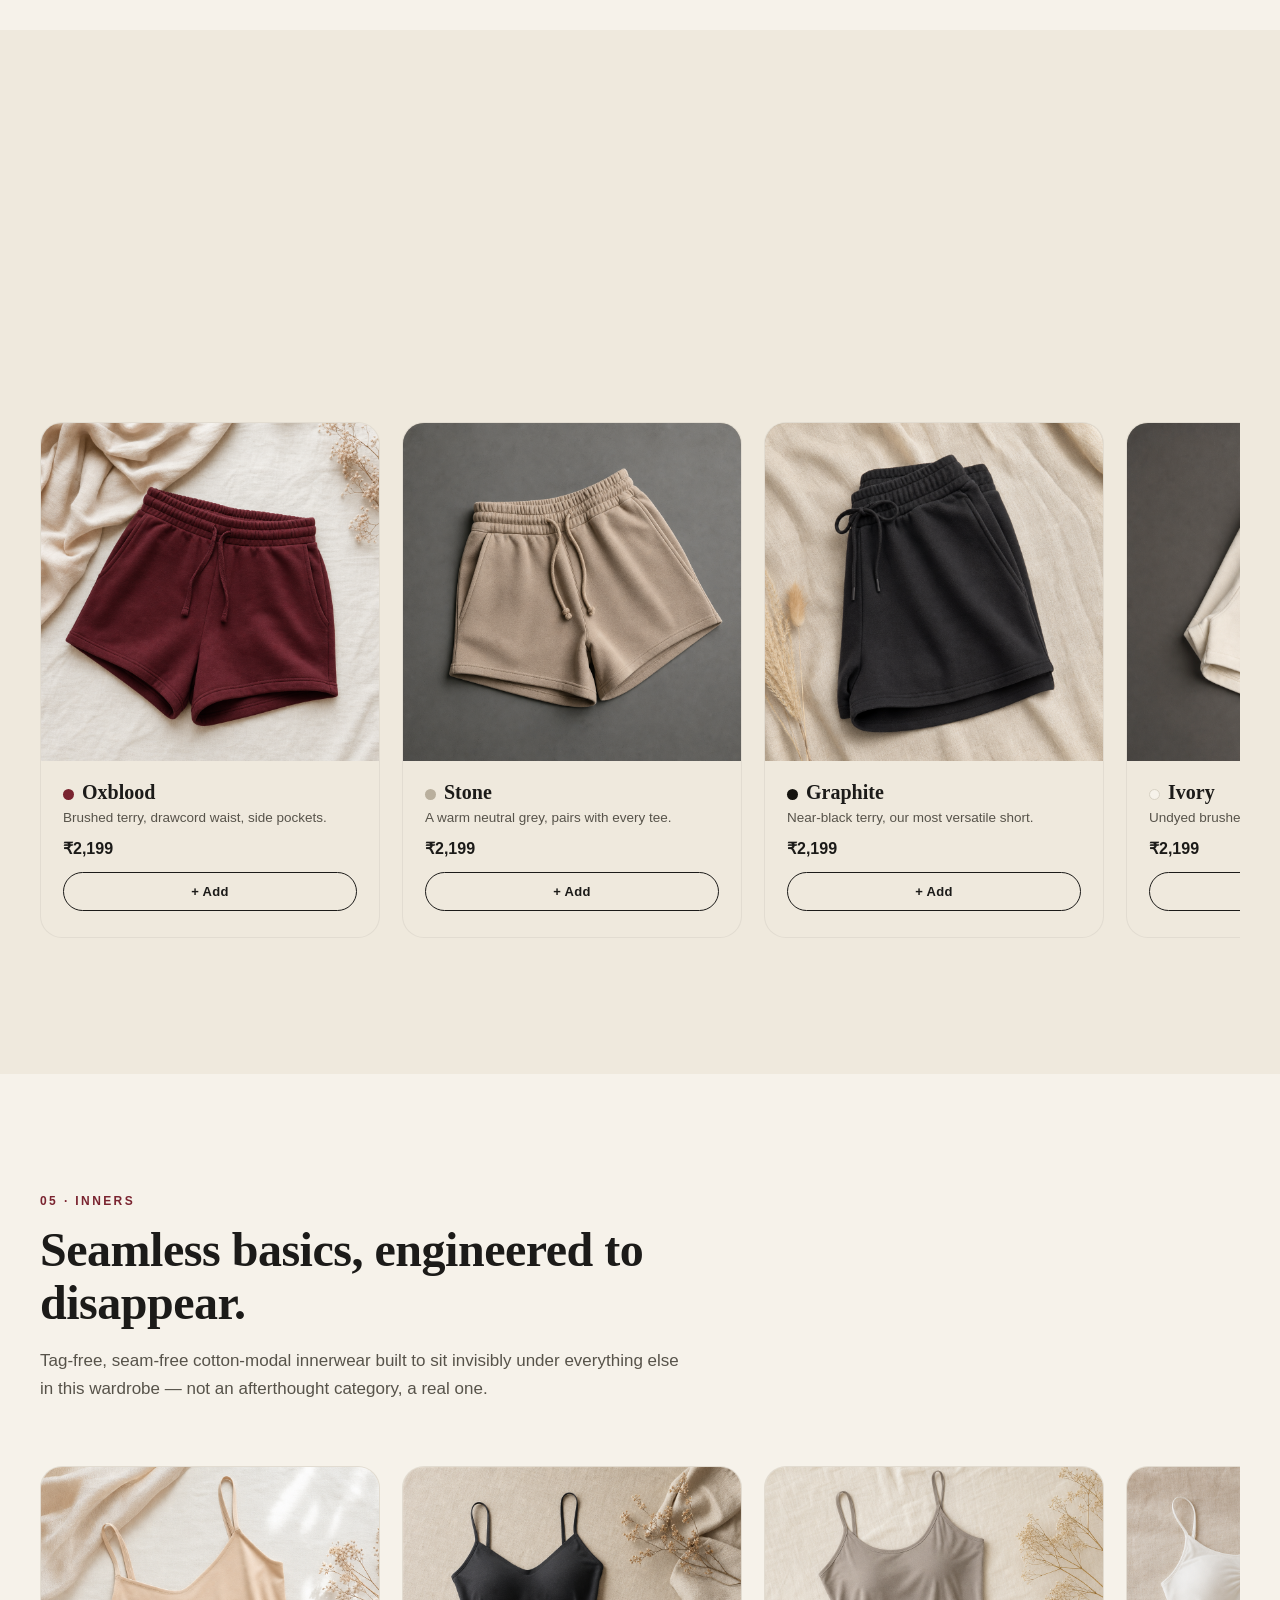
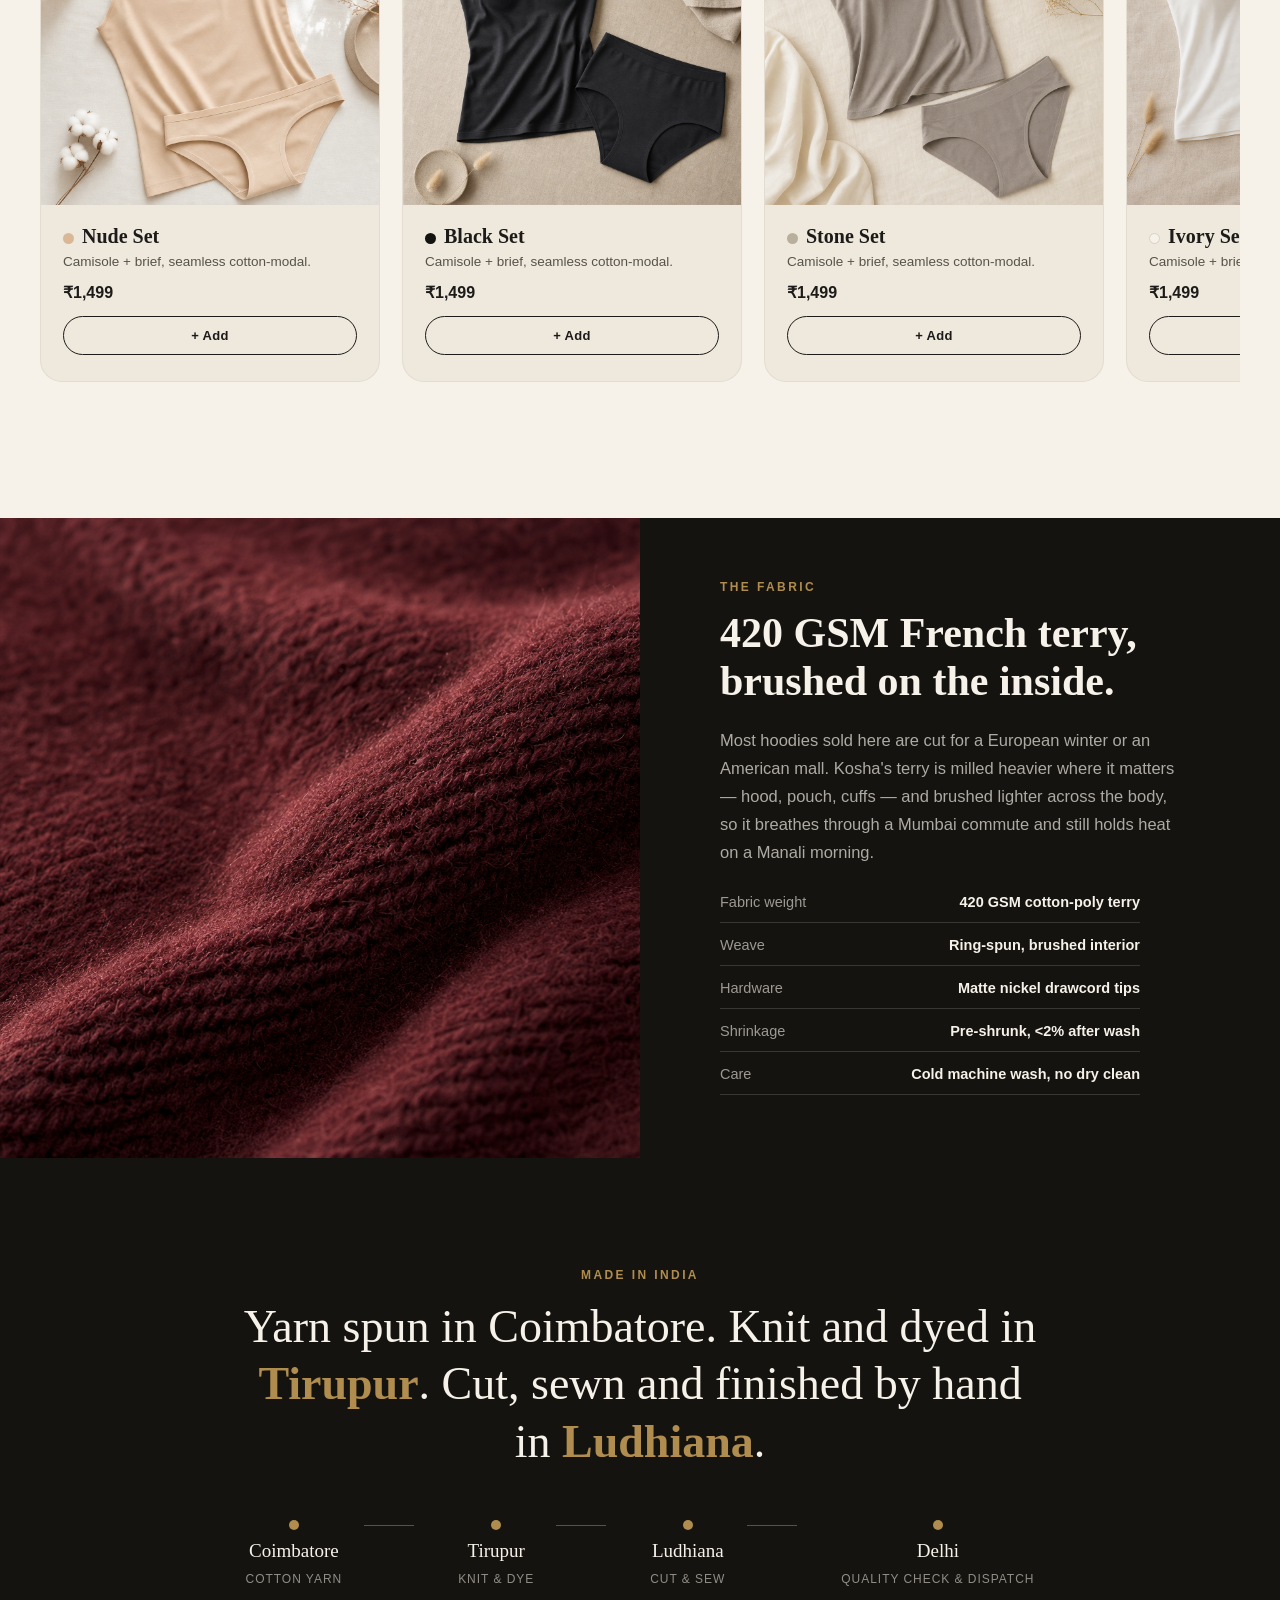
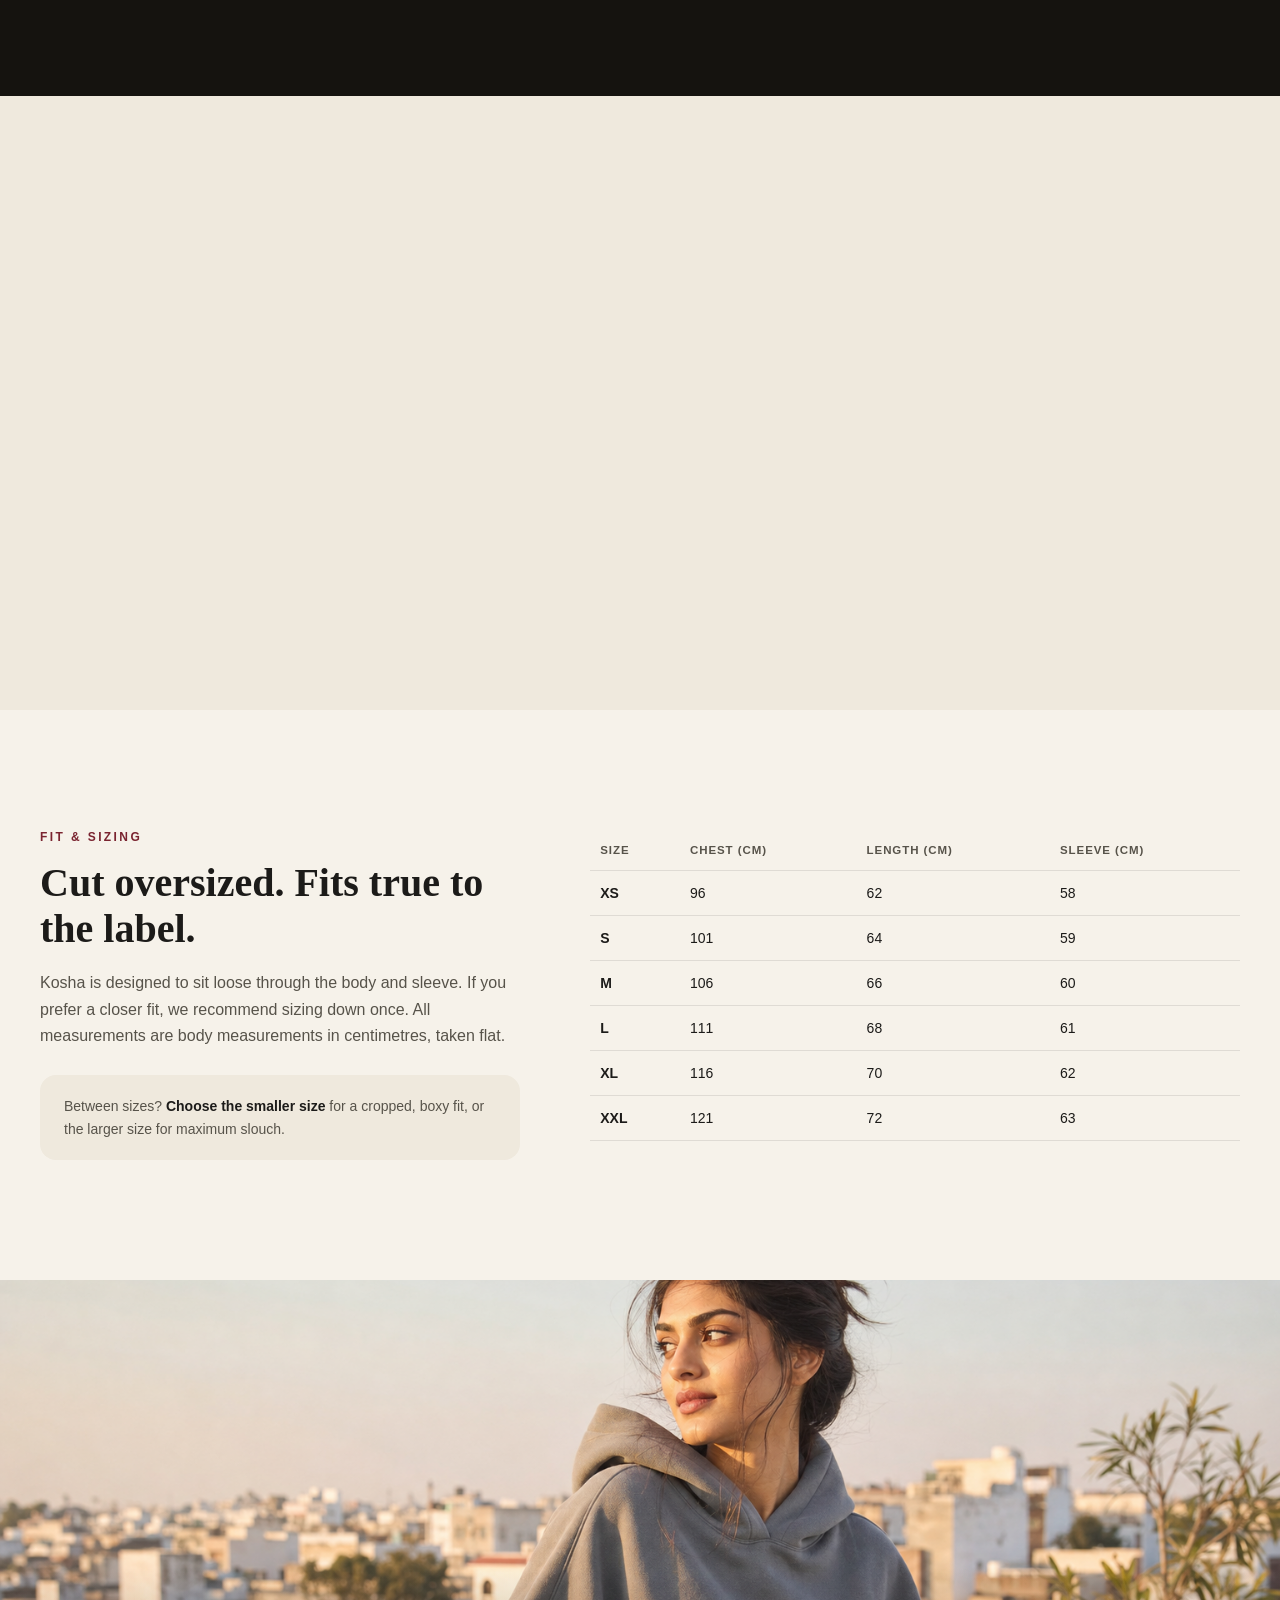
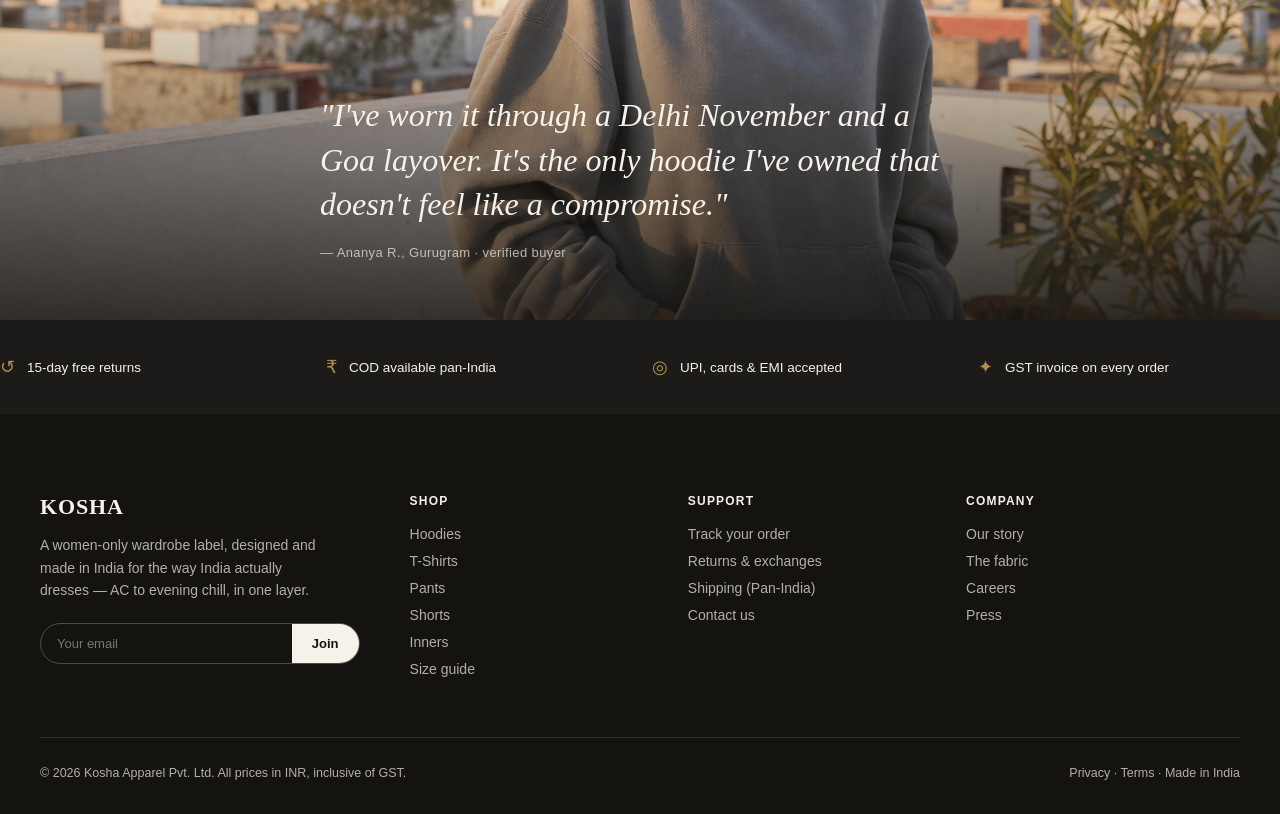
==== commit d7406f0e: "Add files via upload" ====
--- a/index.html
+++ b/index.html
@@ -149,8 +149,61 @@
   .card-info .price{font-size:16px; font-weight:600;}
   .card-info .price .strike{color:var(--ink-soft); text-decoration:line-through; font-weight:400; font-size:13px; margin-left:7px;}
   .card-info .add{font-size:12.5px; color:var(--oxblood); font-weight:700; letter-spacing:0.02em;}
-  .razorpay-embed{margin-top:14px;}
-  .razorpay-embed form{display:block; width:100%;}
+  .add-btn{
+    margin-top:14px; width:100%; padding:11px 0; border-radius:999px; border:1px solid var(--ink);
+    background:transparent; color:var(--ink); font-size:13px; font-weight:700; letter-spacing:0.02em;
+    cursor:pointer; transition:background .2s ease, color .2s ease;
+  }
+  .add-btn:hover{background:var(--ink); color:var(--ivory);}
+  .add-btn.just-added{background:var(--oxblood); color:var(--ivory); border-color:var(--oxblood);}
+
+  /* ---------- CART ---------- */
+  .cart-toggle{
+    position:relative; display:flex; align-items:center; gap:6px; background:none; border:none; cursor:pointer;
+    font-size:13px; color:var(--ink); font-family:var(--sans); padding:6px;
+  }
+  .cart-count{
+    position:absolute; top:-4px; right:-4px; background:var(--oxblood); color:var(--ivory);
+    font-size:10px; font-weight:700; border-radius:50%; width:16px; height:16px;
+    display:flex; align-items:center; justify-content:center; line-height:1;
+  }
+  .cart-overlay{
+    position:fixed; inset:0; background:rgba(21,19,15,0.5); z-index:200; opacity:0; pointer-events:none; transition:opacity .3s ease;
+  }
+  .cart-overlay.open{opacity:1; pointer-events:auto;}
+  .cart-drawer{
+    position:fixed; top:0; right:0; bottom:0; width:min(420px, 100vw); background:var(--ivory); z-index:201;
+    display:flex; flex-direction:column; transform:translateX(100%); transition:transform .35s cubic-bezier(.2,.8,.2,1);
+    box-shadow:-20px 0 60px rgba(0,0,0,0.2);
+  }
+  .cart-drawer.open{transform:translateX(0);}
+  .cart-head{display:flex; align-items:center; justify-content:space-between; padding:22px 24px; border-bottom:1px solid rgba(28,27,25,0.1);}
+  .cart-head h3{font-family:var(--serif); font-size:20px; font-weight:600;}
+  .cart-close{background:none; border:none; font-size:22px; cursor:pointer; color:var(--ink); line-height:1;}
+  .cart-items{flex:1; overflow-y:auto; padding:10px 24px;}
+  .cart-empty{color:var(--ink-soft); font-size:14px; padding:40px 0; text-align:center;}
+  .cart-item{display:flex; gap:14px; padding:16px 0; border-bottom:1px solid rgba(28,27,25,0.08);}
+  .cart-item img{width:64px; height:64px; object-fit:cover; border-radius:10px; flex-shrink:0;}
+  .cart-item-info{flex:1; min-width:0;}
+  .cart-item-info .name{font-size:13.5px; font-weight:600; margin-bottom:4px;}
+  .cart-item-info .unit-price{font-size:12px; color:var(--ink-soft); margin-bottom:8px;}
+  .qty-stepper{display:flex; align-items:center; gap:10px;}
+  .qty-stepper button{
+    width:24px; height:24px; border-radius:50%; border:1px solid rgba(28,27,25,0.25); background:none;
+    font-size:14px; cursor:pointer; line-height:1; display:flex; align-items:center; justify-content:center;
+  }
+  .qty-stepper span{font-size:13px; font-weight:600; min-width:16px; text-align:center;}
+  .cart-item-remove{background:none; border:none; color:var(--ink-soft); font-size:12px; text-decoration:underline; cursor:pointer; align-self:flex-start;}
+  .cart-item-total{font-size:13.5px; font-weight:700; align-self:flex-start; white-space:nowrap;}
+  .cart-foot{padding:20px 24px 26px; border-top:1px solid rgba(28,27,25,0.1);}
+  .cart-subtotal{display:flex; justify-content:space-between; font-size:15px; font-weight:700; margin-bottom:6px;}
+  .cart-note{font-size:12px; color:var(--ink-soft); margin-bottom:16px;}
+  .cart-checkout{
+    width:100%; padding:15px 0; border-radius:999px; border:none; background:var(--ink); color:var(--ivory);
+    font-size:14.5px; font-weight:700; cursor:pointer; transition:background .2s ease;
+  }
+  .cart-checkout:hover{background:var(--oxblood);}
+  .cart-checkout:disabled{opacity:0.5; cursor:not-allowed;}
 
   /* ---------- FABRIC / SPLIT SECTION ---------- */
   .split{
@@ -276,6 +329,9 @@
     </nav>
     <div class="nav-right">
       <span style="opacity:0.7;">₹ INR</span>
+      <button type="button" class="cart-toggle" id="cartToggle" aria-label="Open bag">
+        Bag<span class="cart-count" id="cartCount" style="display:none;">0</span>
+      </button>
       <a class="nav-cta" href="#hoodies">Shop the edit</a>
     </div>
   </div>
@@ -326,7 +382,7 @@
           <h3><span class="swatch" style="background:#7A2430;"></span>Oxblood</h3>
           <div class="desc">Deep, wine-dark red. Our most-loved shade.</div>
           <div class="price-row"><div class="price">₹5,499</div></div>
-          <div class="razorpay-embed"><form><script src="https://checkout.razorpay.com/v1/payment-button.js" data-payment_button_id="pl_Tc2xEitdzw0VVA" async></script></form></div>
+          <button type="button" class="add-btn" data-id="hoodie-oxblood" data-name="Hoodie — Oxblood" data-price="5499" data-img="assets/product-oxblood.png">+ Add</button>
         </div>
       </div>
       <div class="card reveal">
@@ -335,7 +391,7 @@
           <h3><span class="swatch" style="background:#F6F2EA; border:1px solid #d8d2c4;"></span>Ivory Silk</h3>
           <div class="desc">Undyed cotton, brushed to a soft chalk finish.</div>
           <div class="price-row"><div class="price">₹4,999</div></div>
-          <div class="razorpay-embed"><form><script src="https://checkout.razorpay.com/v1/payment-button.js" data-payment_button_id="pl_Tc30OCLNZkqNBa" async></script></form></div>
+          <button type="button" class="add-btn" data-id="hoodie-ivory-silk" data-name="Hoodie — Ivory Silk" data-price="4999" data-img="assets/product-ivory.png">+ Add</button>
         </div>
       </div>
       <div class="card reveal">
@@ -344,7 +400,7 @@
           <h3><span class="swatch" style="background:#15130F;"></span>Graphite</h3>
           <div class="desc">Near-black, warmed with a hint of grey.</div>
           <div class="price-row"><div class="price">₹5,499</div></div>
-          <div class="razorpay-embed"><form><script src="https://checkout.razorpay.com/v1/payment-button.js" data-payment_button_id="pl_Tc31Nrh1cKeGtP" async></script></form></div>
+          <button type="button" class="add-btn" data-id="hoodie-graphite" data-name="Hoodie — Graphite" data-price="5499" data-img="assets/product-graphite.png">+ Add</button>
         </div>
       </div>
       <div class="card reveal">
@@ -353,7 +409,7 @@
           <h3><span class="swatch" style="background:#B9AF9D;"></span>Stone</h3>
           <div class="desc">A quiet warm grey that pairs with everything.</div>
           <div class="price-row"><div class="price">₹5,199 <span class="strike">₹5,999</span></div></div>
-          <div class="razorpay-embed"><form><script src="https://checkout.razorpay.com/v1/payment-button.js" data-payment_button_id="pl_Tc3263RdMNwc4u" async></script></form></div>
+          <button type="button" class="add-btn" data-id="hoodie-stone" data-name="Hoodie — Stone" data-price="5199" data-img="assets/lifestyle.png">+ Add</button>
         </div>
       </div>
     </div>
@@ -374,7 +430,7 @@
           <h3><span class="swatch" style="background:#F6F2EA; border:1px solid #d8d2c4;"></span>Ivory</h3>
           <div class="desc">Undyed combed cotton, boxy drop-shoulder fit.</div>
           <div class="price-row"><div class="price">₹1,799</div></div>
-          <div class="razorpay-embed"><form><script src="https://checkout.razorpay.com/v1/payment-button.js" data-payment_button_id="pl_Tc32qd1vxM8Z0i" async></script></form></div>
+          <button type="button" class="add-btn" data-id="t-shirt-ivory" data-name="T-Shirt — Ivory" data-price="1799" data-img="assets/tshirt-ivory.png">+ Add</button>
         </div>
       </div>
       <div class="card reveal">
@@ -383,7 +439,7 @@
           <h3><span class="swatch" style="background:#15130F;"></span>Graphite</h3>
           <div class="desc">Near-black, garment-washed for softness.</div>
           <div class="price-row"><div class="price">₹1,799</div></div>
-          <div class="razorpay-embed"><form><script src="https://checkout.razorpay.com/v1/payment-button.js" data-payment_button_id="pl_Tc33XueLZUPPuQ" async></script></form></div>
+          <button type="button" class="add-btn" data-id="t-shirt-graphite" data-name="T-Shirt — Graphite" data-price="1799" data-img="assets/tshirt-graphite.png">+ Add</button>
         </div>
       </div>
       <div class="card reveal">
@@ -392,7 +448,7 @@
           <h3><span class="swatch" style="background:#7A2430;"></span>Oxblood</h3>
           <div class="desc">Our signature red, in everyday cotton.</div>
           <div class="price-row"><div class="price">₹1,899</div></div>
-          <div class="razorpay-embed"><form><script src="https://checkout.razorpay.com/v1/payment-button.js" data-payment_button_id="pl_Tc34XYRKrub5CK" async></script></form></div>
+          <button type="button" class="add-btn" data-id="t-shirt-oxblood" data-name="T-Shirt — Oxblood" data-price="1899" data-img="assets/tshirt-oxblood.png">+ Add</button>
         </div>
       </div>
       <div class="card reveal">
@@ -401,7 +457,7 @@
           <h3><span class="swatch" style="background:#B9AF9D;"></span>Stone</h3>
           <div class="desc">A quiet warm grey for everyday layering.</div>
           <div class="price-row"><div class="price">₹1,799</div></div>
-          <div class="razorpay-embed"><form><script src="https://checkout.razorpay.com/v1/payment-button.js" data-payment_button_id="pl_Tc35fZoN2znNdT" async></script></form></div>
+          <button type="button" class="add-btn" data-id="t-shirt-stone" data-name="T-Shirt — Stone" data-price="1799" data-img="assets/tshirt-stone.png">+ Add</button>
         </div>
       </div>
     </div>
@@ -422,7 +478,7 @@
           <h3><span class="swatch" style="background:#15130F;"></span>Graphite Wide-Leg</h3>
           <div class="desc">Structured cotton twill, side pockets, tab waist.</div>
           <div class="price-row"><div class="price">₹3,299</div></div>
-          <div class="razorpay-embed"><form><script src="https://checkout.razorpay.com/v1/payment-button.js" data-payment_button_id="pl_Tc36NZg2T2GqUH" async></script></form></div>
+          <button type="button" class="add-btn" data-id="pants-graphite-wide-leg" data-name="Pants — Graphite Wide-Leg" data-price="3299" data-img="assets/pants-graphite.png">+ Add</button>
         </div>
       </div>
       <div class="card reveal">
@@ -431,7 +487,7 @@
           <h3><span class="swatch" style="background:#B9AF9D;"></span>Stone Jogger</h3>
           <div class="desc">Brushed fleece, tapered leg, zip ankle cuff.</div>
           <div class="price-row"><div class="price">₹2,999</div></div>
-          <div class="razorpay-embed"><form><script src="https://checkout.razorpay.com/v1/payment-button.js" data-payment_button_id="pl_Tc374Qz0Tkm3Ch" async></script></form></div>
+          <button type="button" class="add-btn" data-id="pants-stone-jogger" data-name="Pants — Stone Jogger" data-price="2999" data-img="assets/pants-stone.png">+ Add</button>
         </div>
       </div>
       <div class="card reveal">
@@ -440,7 +496,7 @@
           <h3><span class="swatch" style="background:#F6F2EA; border:1px solid #d8d2c4;"></span>Ivory Wide-Leg</h3>
           <div class="desc">Undyed cotton twill, side pockets, tab waist.</div>
           <div class="price-row"><div class="price">₹3,299</div></div>
-          <div class="razorpay-embed"><form><script src="https://checkout.razorpay.com/v1/payment-button.js" data-payment_button_id="pl_Tc37kpHTIAbgxQ" async></script></form></div>
+          <button type="button" class="add-btn" data-id="pants-ivory-wide-leg" data-name="Pants — Ivory Wide-Leg" data-price="3299" data-img="assets/pants-ivory.png">+ Add</button>
         </div>
       </div>
       <div class="card reveal">
@@ -449,7 +505,7 @@
           <h3><span class="swatch" style="background:#7A2430;"></span>Oxblood Jogger</h3>
           <div class="desc">Brushed fleece, tapered leg, zip ankle cuff.</div>
           <div class="price-row"><div class="price">₹2,999</div></div>
-          <div class="razorpay-embed"><form><script src="https://checkout.razorpay.com/v1/payment-button.js" data-payment_button_id="pl_Tc38TQrWFLrGS6" async></script></form></div>
+          <button type="button" class="add-btn" data-id="pants-oxblood-jogger" data-name="Pants — Oxblood Jogger" data-price="2999" data-img="assets/pants-oxblood.png">+ Add</button>
         </div>
       </div>
     </div>
@@ -470,7 +526,7 @@
           <h3><span class="swatch" style="background:#7A2430;"></span>Oxblood</h3>
           <div class="desc">Brushed terry, drawcord waist, side pockets.</div>
           <div class="price-row"><div class="price">₹2,199</div></div>
-          <div class="razorpay-embed"><form><script src="https://checkout.razorpay.com/v1/payment-button.js" data-payment_button_id="pl_Tc39CU4UvGxtgD" async></script></form></div>
+          <button type="button" class="add-btn" data-id="shorts-oxblood" data-name="Shorts — Oxblood" data-price="2199" data-img="assets/shorts-oxblood.png">+ Add</button>
         </div>
       </div>
       <div class="card reveal">
@@ -479,7 +535,7 @@
           <h3><span class="swatch" style="background:#B9AF9D;"></span>Stone</h3>
           <div class="desc">A warm neutral grey, pairs with every tee.</div>
           <div class="price-row"><div class="price">₹2,199</div></div>
-          <div class="razorpay-embed"><form><script src="https://checkout.razorpay.com/v1/payment-button.js" data-payment_button_id="pl_Tc39zEt5Pf2nyb" async></script></form></div>
+          <button type="button" class="add-btn" data-id="shorts-stone" data-name="Shorts — Stone" data-price="2199" data-img="assets/shorts-stone.png">+ Add</button>
         </div>
       </div>
       <div class="card reveal">
@@ -488,7 +544,7 @@
           <h3><span class="swatch" style="background:#15130F;"></span>Graphite</h3>
           <div class="desc">Near-black terry, our most versatile short.</div>
           <div class="price-row"><div class="price">₹2,199</div></div>
-          <div class="razorpay-embed"><form><script src="https://checkout.razorpay.com/v1/payment-button.js" data-payment_button_id="pl_Tc3Ah2d21NCZeF" async></script></form></div>
+          <button type="button" class="add-btn" data-id="shorts-graphite" data-name="Shorts — Graphite" data-price="2199" data-img="assets/shorts-graphite.png">+ Add</button>
         </div>
       </div>
       <div class="card reveal">
@@ -497,7 +553,7 @@
           <h3><span class="swatch" style="background:#F6F2EA; border:1px solid #d8d2c4;"></span>Ivory</h3>
           <div class="desc">Undyed brushed terry, drawcord waist.</div>
           <div class="price-row"><div class="price">₹2,199</div></div>
-          <div class="razorpay-embed"><form><script src="https://checkout.razorpay.com/v1/payment-button.js" data-payment_button_id="pl_Tc3BaylcnAt2JR" async></script></form></div>
+          <button type="button" class="add-btn" data-id="shorts-ivory" data-name="Shorts — Ivory" data-price="2199" data-img="assets/shorts-ivory.png">+ Add</button>
         </div>
       </div>
     </div>
@@ -518,7 +574,7 @@
           <h3><span class="swatch" style="background:#D8B896;"></span>Nude Set</h3>
           <div class="desc">Camisole + brief, seamless cotton-modal.</div>
           <div class="price-row"><div class="price">₹1,499</div></div>
-          <div class="razorpay-embed"><form><script src="https://checkout.razorpay.com/v1/payment-button.js" data-payment_button_id="pl_Tc3CLcV3U32mxf" async></script></form></div>
+          <button type="button" class="add-btn" data-id="inners-nude-set" data-name="Inners — Nude Set" data-price="1499" data-img="assets/inners-nude.png">+ Add</button>
         </div>
       </div>
       <div class="card reveal">
@@ -527,7 +583,7 @@
           <h3><span class="swatch" style="background:#15130F;"></span>Black Set</h3>
           <div class="desc">Camisole + brief, seamless cotton-modal.</div>
           <div class="price-row"><div class="price">₹1,499</div></div>
-          <div class="razorpay-embed"><form><script src="https://checkout.razorpay.com/v1/payment-button.js" data-payment_button_id="pl_Tc3E8nQHxcDKVK" async></script></form></div>
+          <button type="button" class="add-btn" data-id="inners-black-set" data-name="Inners — Black Set" data-price="1499" data-img="assets/inners-black.png">+ Add</button>
         </div>
       </div>
       <div class="card reveal">
@@ -536,7 +592,7 @@
           <h3><span class="swatch" style="background:#B9AF9D;"></span>Stone Set</h3>
           <div class="desc">Camisole + brief, seamless cotton-modal.</div>
           <div class="price-row"><div class="price">₹1,499</div></div>
-          <div class="razorpay-embed"><form><script src="https://checkout.razorpay.com/v1/payment-button.js" data-payment_button_id="pl_Tc3FM5wNXVgXeY" async></script></form></div>
+          <button type="button" class="add-btn" data-id="inners-stone-set" data-name="Inners — Stone Set" data-price="1499" data-img="assets/inners-stone.png">+ Add</button>
         </div>
       </div>
       <div class="card reveal">
@@ -545,7 +601,7 @@
           <h3><span class="swatch" style="background:#F6F2EA; border:1px solid #d8d2c4;"></span>Ivory Set</h3>
           <div class="desc">Camisole + brief, seamless cotton-modal.</div>
           <div class="price-row"><div class="price">₹1,499</div></div>
-          <div class="razorpay-embed"><form><script src="https://checkout.razorpay.com/v1/payment-button.js" data-payment_button_id="pl_Tc3GxUbXu0T9cy" async></script></form></div>
+          <button type="button" class="add-btn" data-id="inners-ivory-set" data-name="Inners — Ivory Set" data-price="1499" data-img="assets/inners-ivory.png">+ Add</button>
         </div>
       </div>
     </div>
@@ -703,12 +759,158 @@
   </div>
 </footer>
 
+<div class="cart-overlay" id="cartOverlay"></div>
+<aside class="cart-drawer" id="cartDrawer" aria-label="Shopping bag">
+  <div class="cart-head">
+    <h3>Your Bag</h3>
+    <button type="button" class="cart-close" id="cartClose" aria-label="Close bag">&times;</button>
+  </div>
+  <div class="cart-items" id="cartItems">
+    <div class="cart-empty">Your bag is empty. Add something you'll actually wear.</div>
+  </div>
+  <div class="cart-foot">
+    <div class="cart-subtotal"><span>Subtotal</span><span id="cartSubtotal">₹0</span></div>
+    <div class="cart-note">Inclusive of GST. Shipping free over ₹1,999.</div>
+    <button type="button" class="cart-checkout" id="cartCheckout" disabled>Checkout</button>
+  </div>
+</aside>
+
+<script src="https://checkout.razorpay.com/v1/checkout.js"></script>
 <script>
   const els = document.querySelectorAll('.reveal');
   const io = new IntersectionObserver((entries)=>{
     entries.forEach(e=>{ if(e.isIntersecting){ e.target.classList.add('in'); io.unobserve(e.target); } });
   }, {threshold:0.15});
   els.forEach(el=>io.observe(el));
+
+  // ---------- CART ----------
+  const RAZORPAY_KEY_ID = "rzp_test_3jGFYxmWHR6vWZ";
+  const CART_KEY = "kosha_cart_v1";
+  const fmt = (n) => "₹" + n.toLocaleString("en-IN");
+
+  function loadCart(){
+    try { return JSON.parse(localStorage.getItem(CART_KEY)) || []; }
+    catch(e){ return []; }
+  }
+  function saveCart(cart){ try { localStorage.setItem(CART_KEY, JSON.stringify(cart)); } catch(e){} }
+
+  let cart = loadCart();
+
+  function cartTotal(){ return cart.reduce((sum, item) => sum + item.price * item.qty, 0); }
+  function cartCount(){ return cart.reduce((sum, item) => sum + item.qty, 0); }
+
+  function renderCart(){
+    const itemsEl = document.getElementById('cartItems');
+    const countEl = document.getElementById('cartCount');
+    const subtotalEl = document.getElementById('cartSubtotal');
+    const checkoutBtn = document.getElementById('cartCheckout');
+
+    const count = cartCount();
+    countEl.textContent = count;
+    countEl.style.display = count > 0 ? 'flex' : 'none';
+
+    if(cart.length === 0){
+      itemsEl.innerHTML = '<div class="cart-empty">Your bag is empty. Add something you\'ll actually wear.</div>';
+      checkoutBtn.disabled = true;
+    } else {
+      itemsEl.innerHTML = cart.map(item => `
+        <div class="cart-item" data-id="${item.id}">
+          <img src="${item.img}" alt="${item.name}">
+          <div class="cart-item-info">
+            <div class="name">${item.name}</div>
+            <div class="unit-price">${fmt(item.price)} each</div>
+            <div class="qty-stepper">
+              <button type="button" data-action="dec">&minus;</button>
+              <span>${item.qty}</span>
+              <button type="button" data-action="inc">+</button>
+            </div>
+          </div>
+          <div style="display:flex; flex-direction:column; align-items:flex-end; justify-content:space-between; height:64px;">
+            <div class="cart-item-total">${fmt(item.price * item.qty)}</div>
+            <button type="button" class="cart-item-remove" data-action="remove">Remove</button>
+          </div>
+        </div>
+      `).join('');
+      checkoutBtn.disabled = false;
+    }
+    subtotalEl.textContent = fmt(cartTotal());
+    saveCart(cart);
+  }
+
+  function addToCart(product){
+    const existing = cart.find(i => i.id === product.id);
+    if(existing){ existing.qty += 1; }
+    else { cart.push({ ...product, qty: 1 }); }
+    renderCart();
+    openCart();
+  }
+
+  function openCart(){
+    document.getElementById('cartDrawer').classList.add('open');
+    document.getElementById('cartOverlay').classList.add('open');
+  }
+  function closeCart(){
+    document.getElementById('cartDrawer').classList.remove('open');
+    document.getElementById('cartOverlay').classList.remove('open');
+  }
+
+  document.getElementById('cartToggle').addEventListener('click', openCart);
+  document.getElementById('cartClose').addEventListener('click', closeCart);
+  document.getElementById('cartOverlay').addEventListener('click', closeCart);
+
+  document.querySelectorAll('.add-btn').forEach(btn => {
+    btn.addEventListener('click', () => {
+      addToCart({
+        id: btn.dataset.id,
+        name: btn.dataset.name,
+        price: parseInt(btn.dataset.price, 10),
+        img: btn.dataset.img
+      });
+      btn.classList.add('just-added');
+      const original = btn.textContent;
+      btn.textContent = 'Added ✓';
+      setTimeout(() => { btn.classList.remove('just-added'); btn.textContent = original; }, 1200);
+    });
+  });
+
+  document.getElementById('cartItems').addEventListener('click', (e) => {
+    const action = e.target.dataset.action;
+    if(!action) return;
+    const itemEl = e.target.closest('.cart-item');
+    const id = itemEl.dataset.id;
+    const item = cart.find(i => i.id === id);
+    if(!item) return;
+    if(action === 'inc'){ item.qty += 1; }
+    if(action === 'dec'){ item.qty -= 1; if(item.qty <= 0){ cart = cart.filter(i => i.id !== id); } }
+    if(action === 'remove'){ cart = cart.filter(i => i.id !== id); }
+    renderCart();
+  });
+
+  document.getElementById('cartCheckout').addEventListener('click', () => {
+    if(cart.length === 0) return;
+    const amount = cartTotal() * 100; // paise
+    const description = cart.map(i => `${i.name} x${i.qty}`).join(', ');
+    const rzp = new Razorpay({
+      key: RAZORPAY_KEY_ID,
+      amount: amount,
+      currency: "INR",
+      name: "Kosha",
+      description: description.length > 120 ? description.slice(0, 117) + '...' : description,
+      theme: { color: "#7A2430" },
+      handler: function(response){
+        alert("Payment successful! Payment ID: " + response.razorpay_payment_id);
+        cart = [];
+        renderCart();
+        closeCart();
+      },
+      modal: {
+        ondismiss: function(){}
+      }
+    });
+    rzp.open();
+  });
+
+  renderCart();
 </script>
 
 </body>
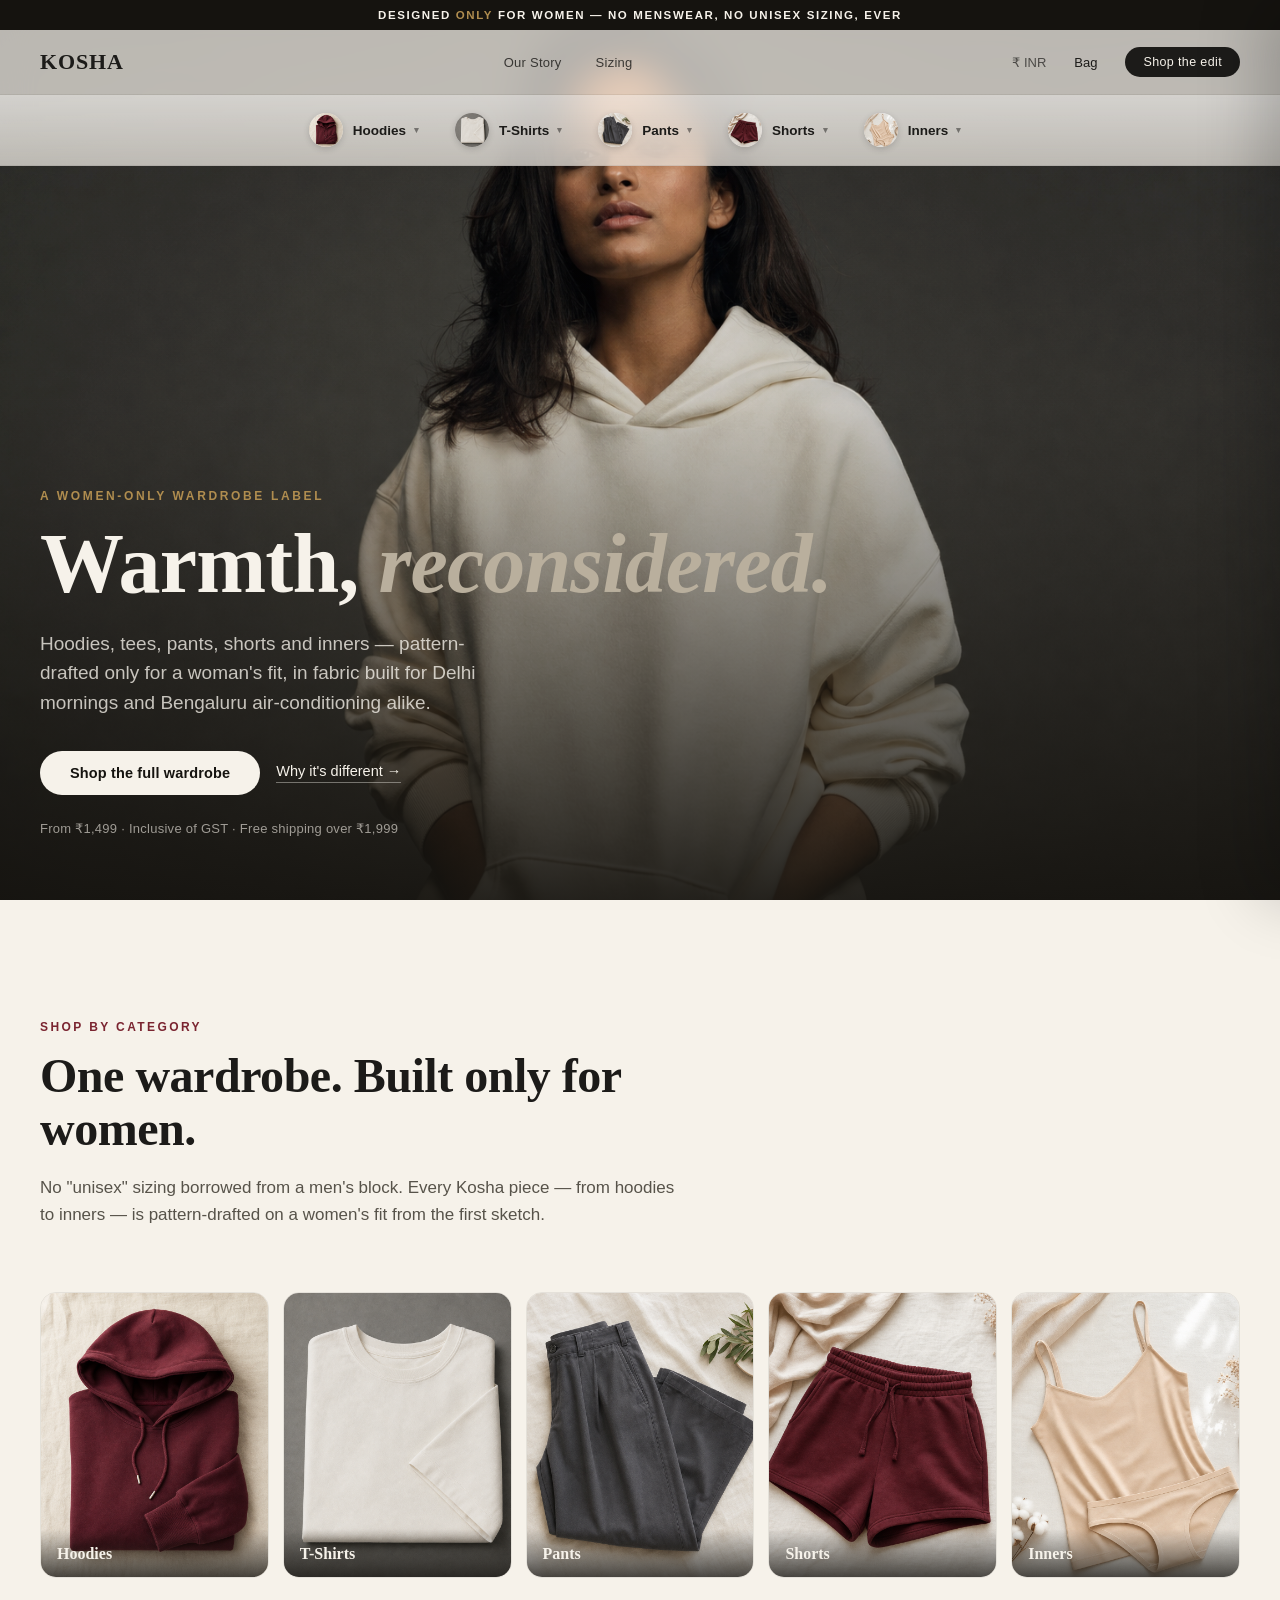
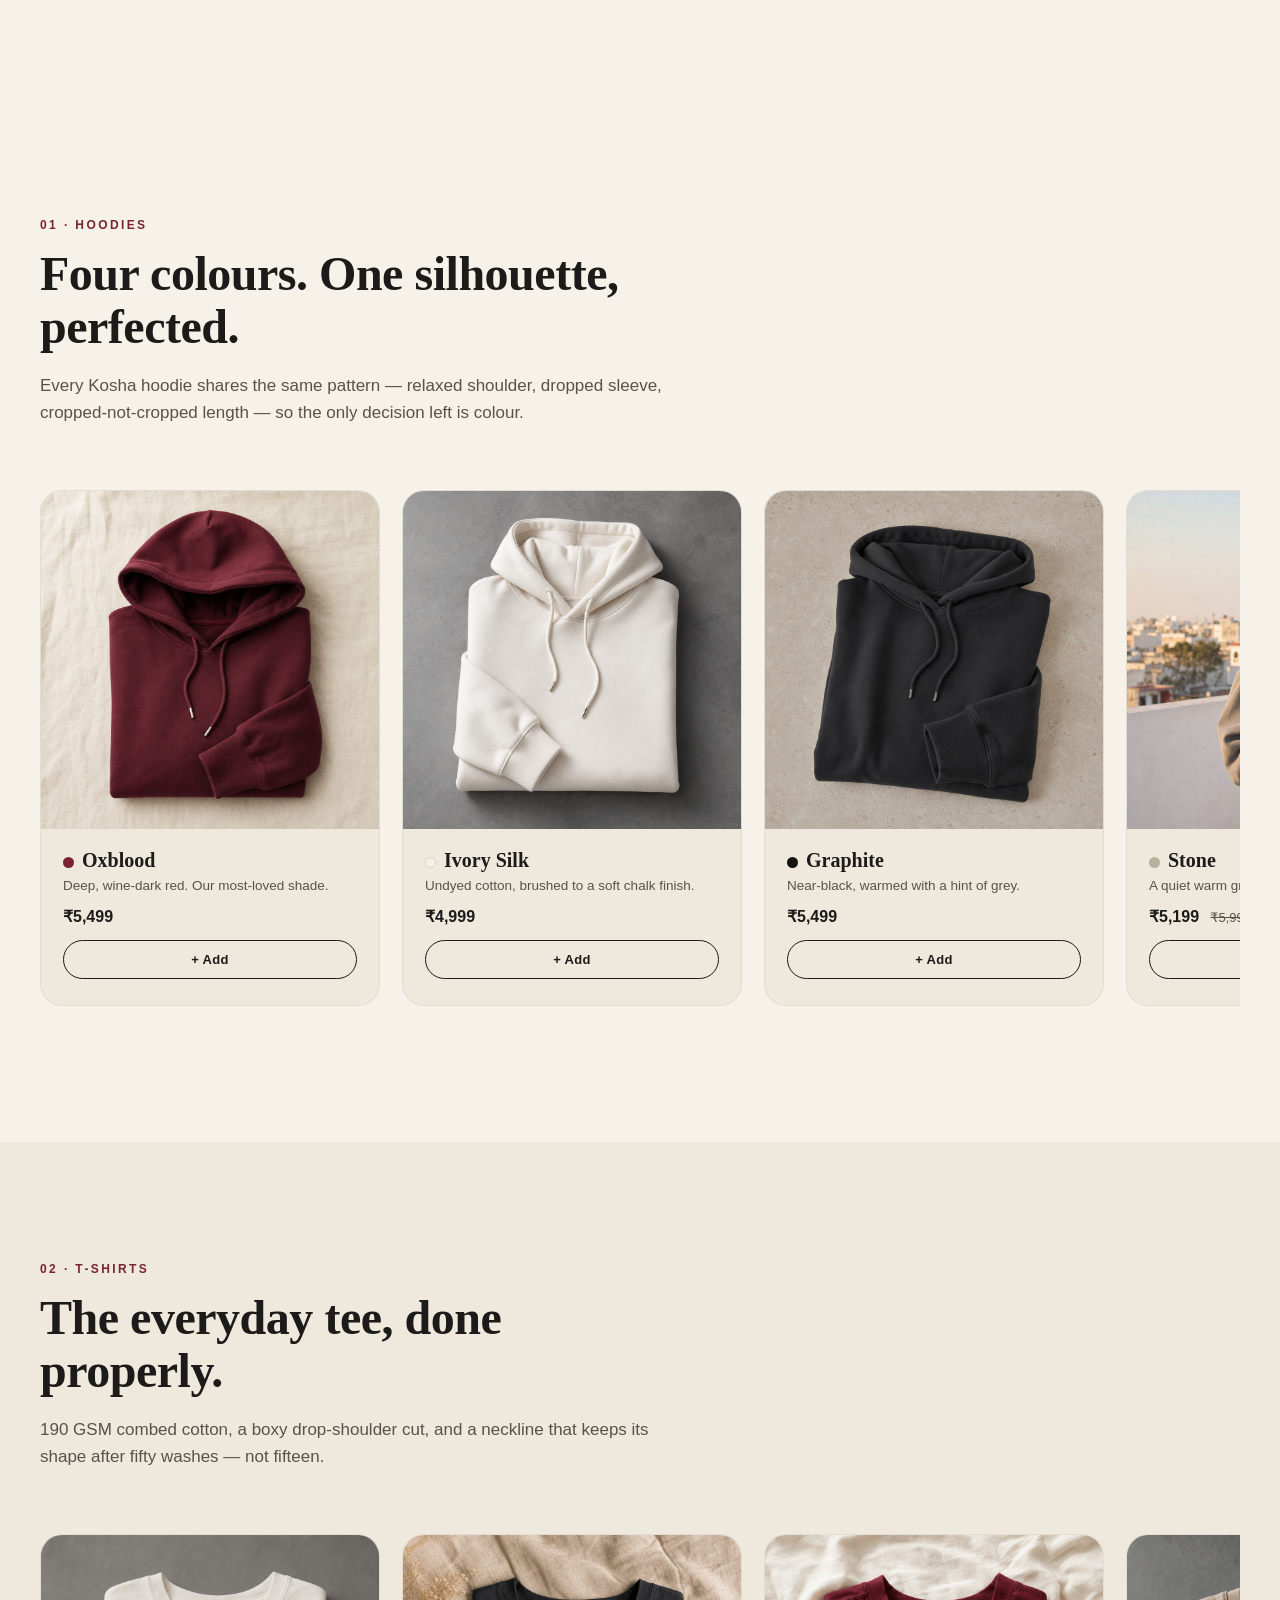
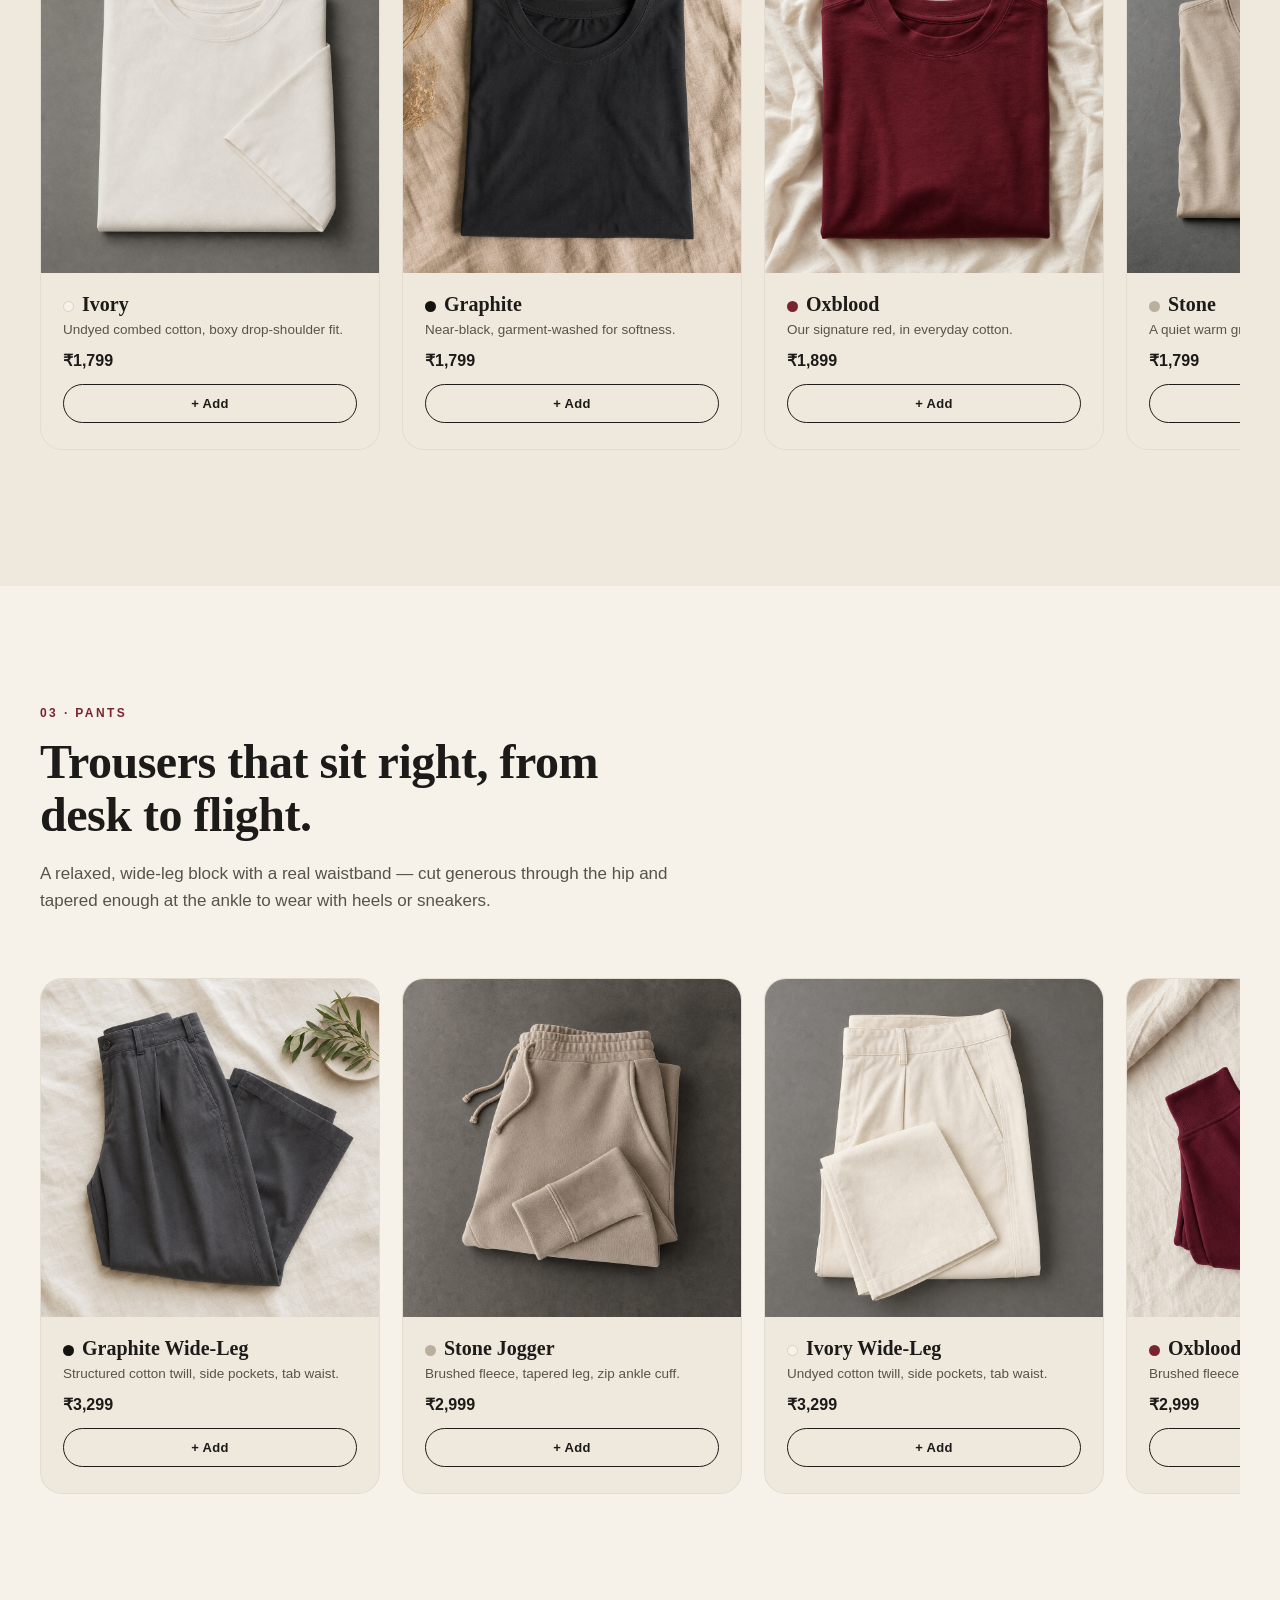
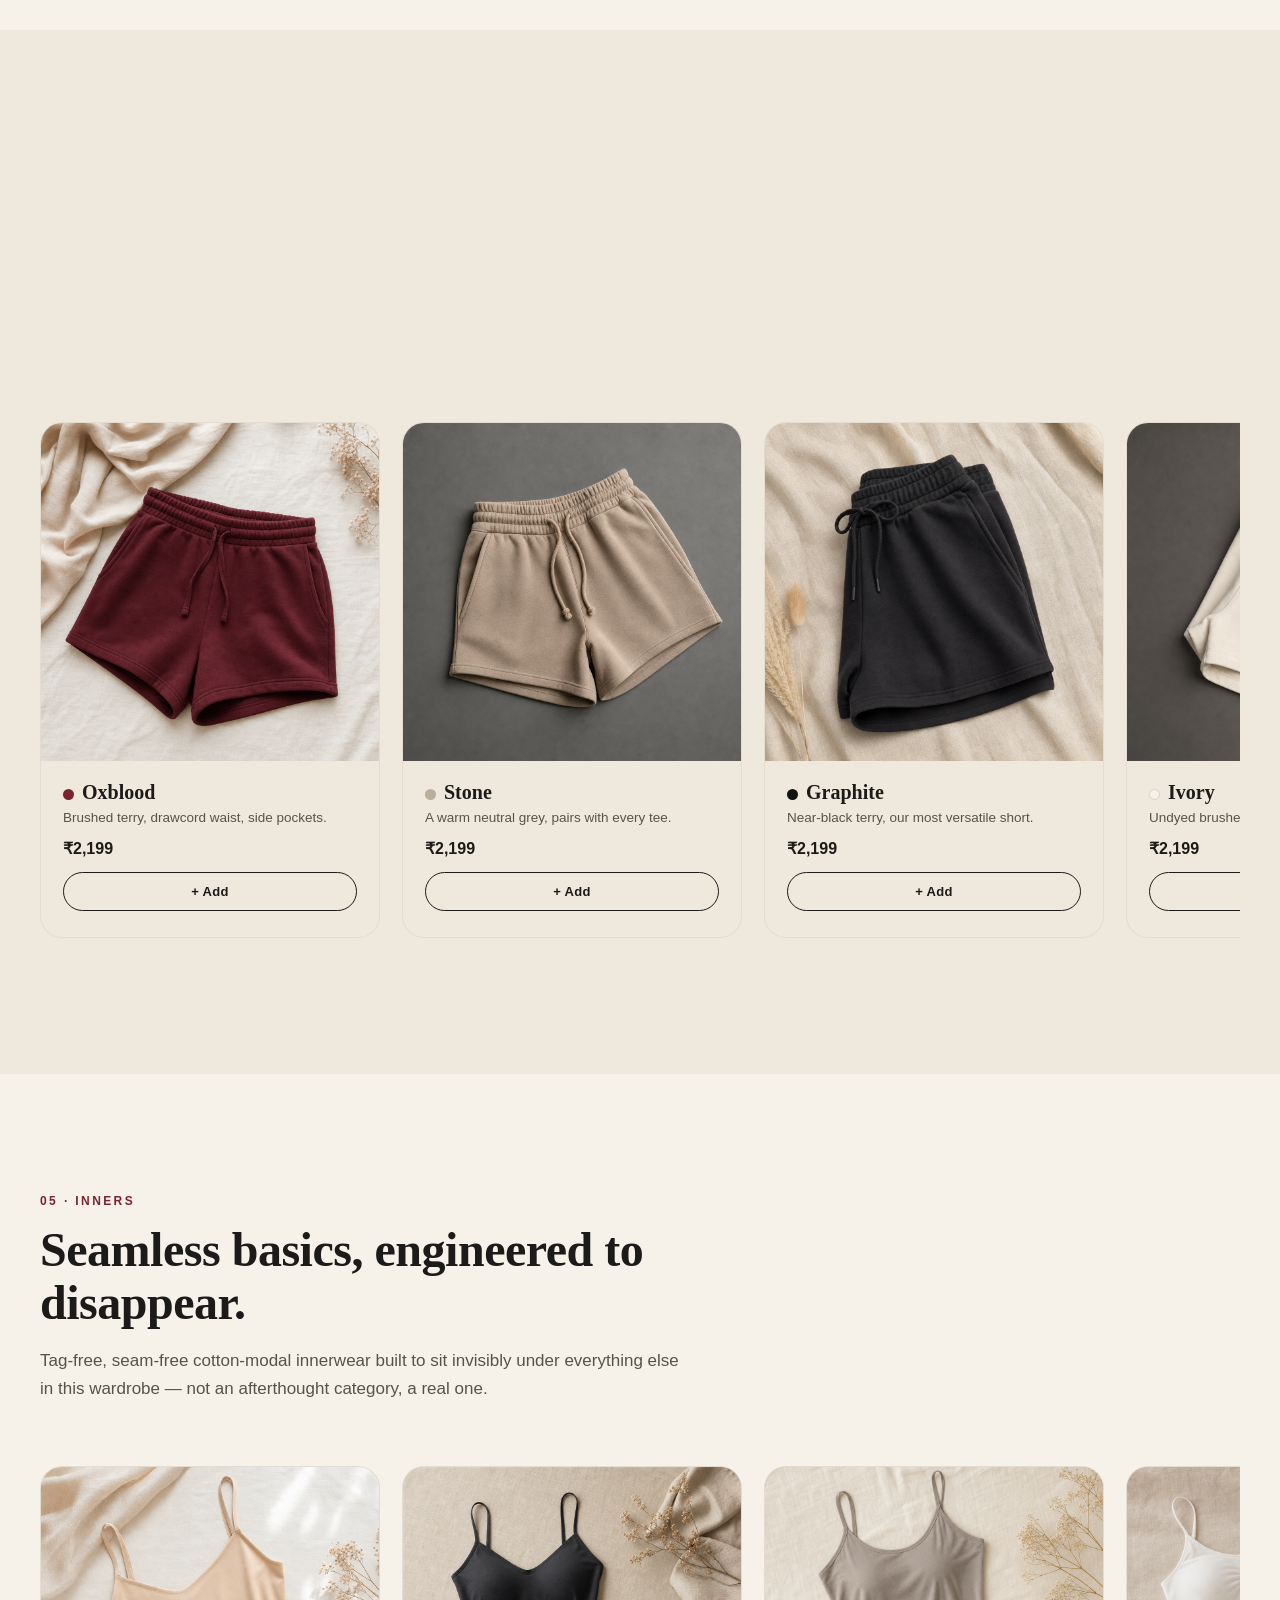
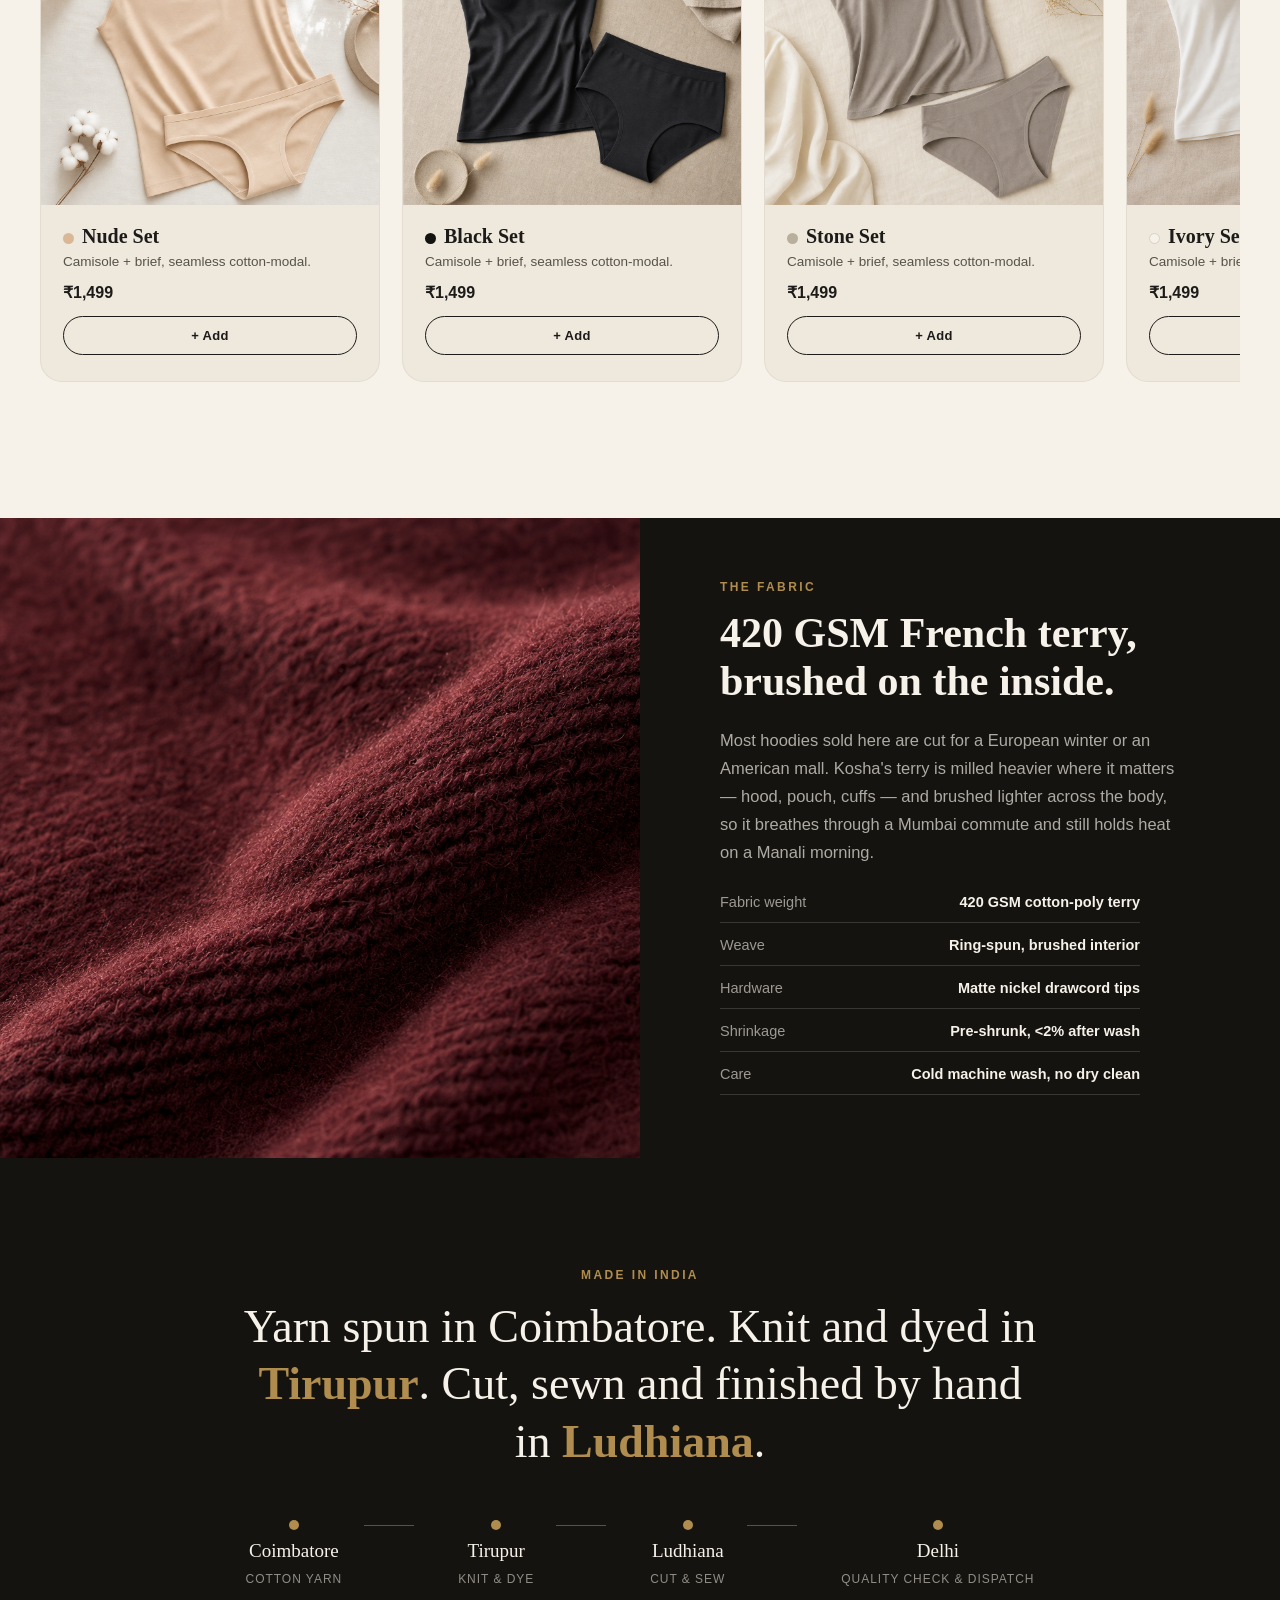
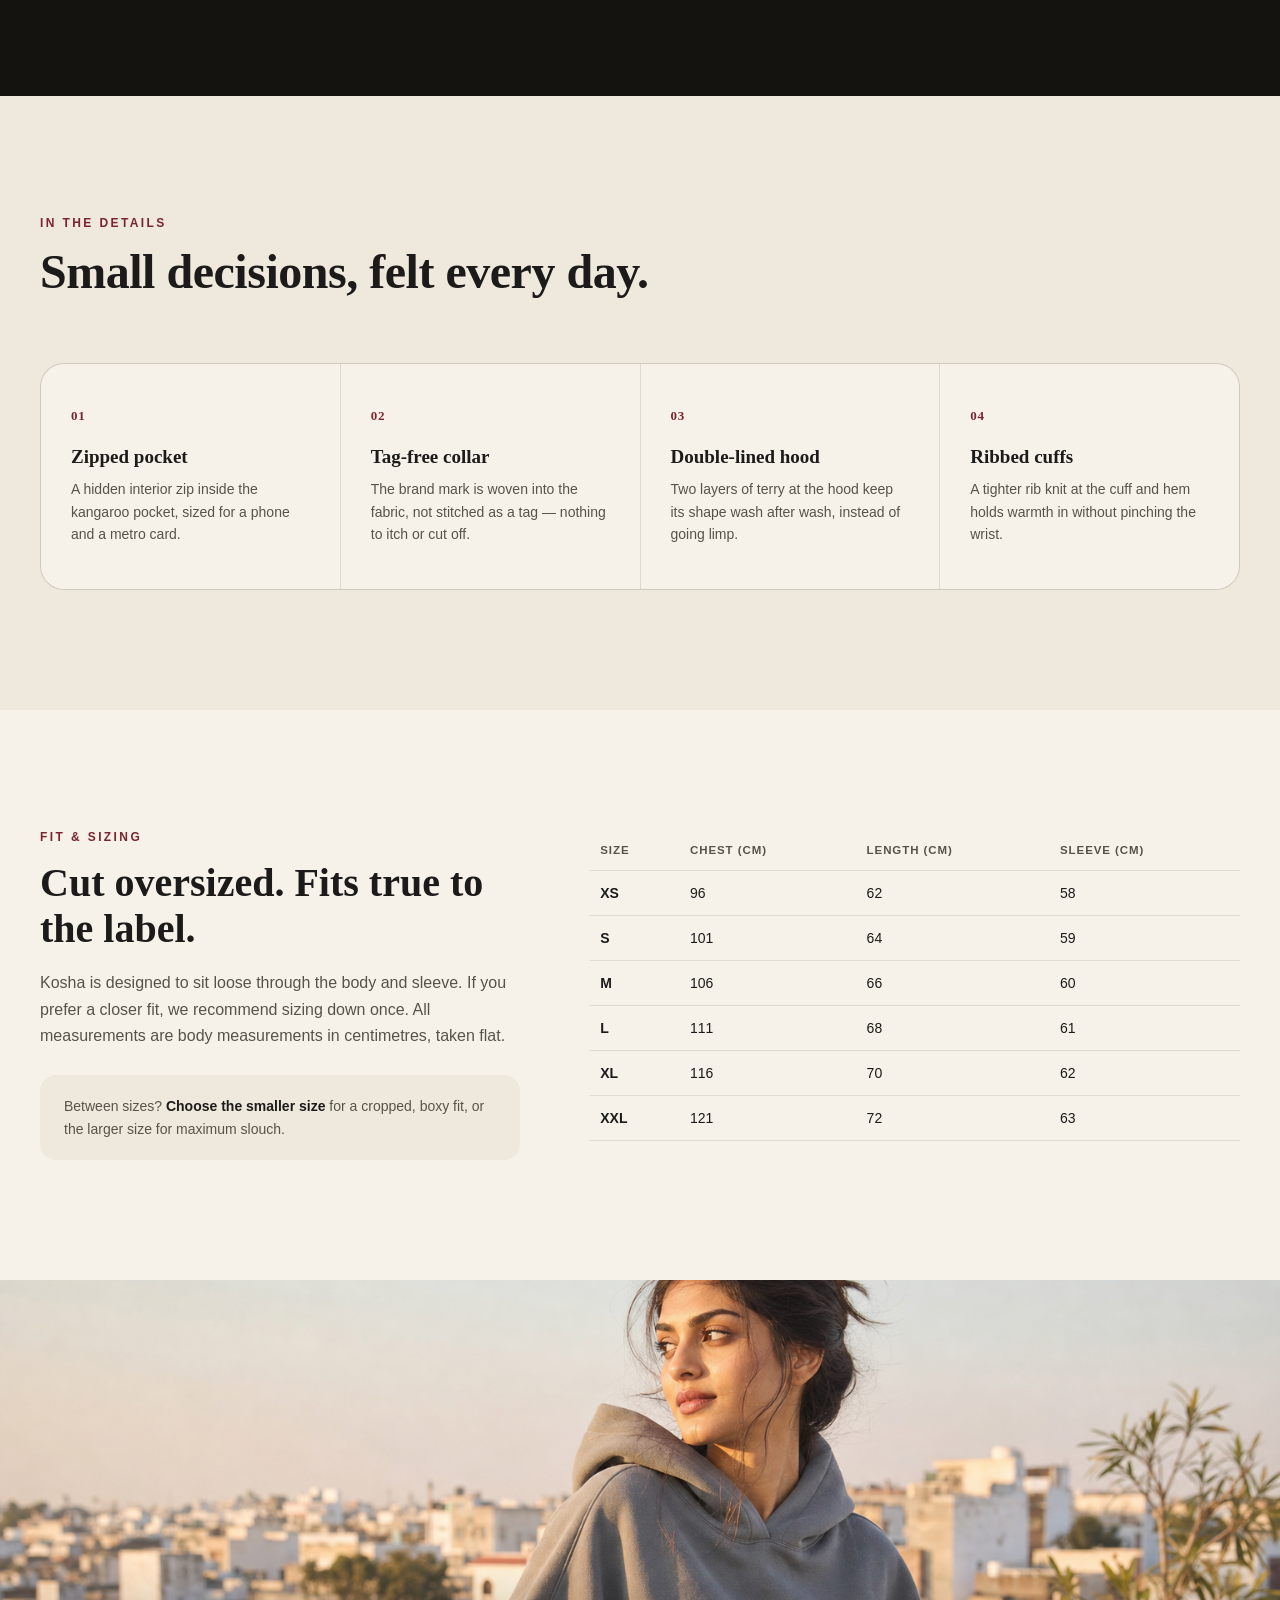
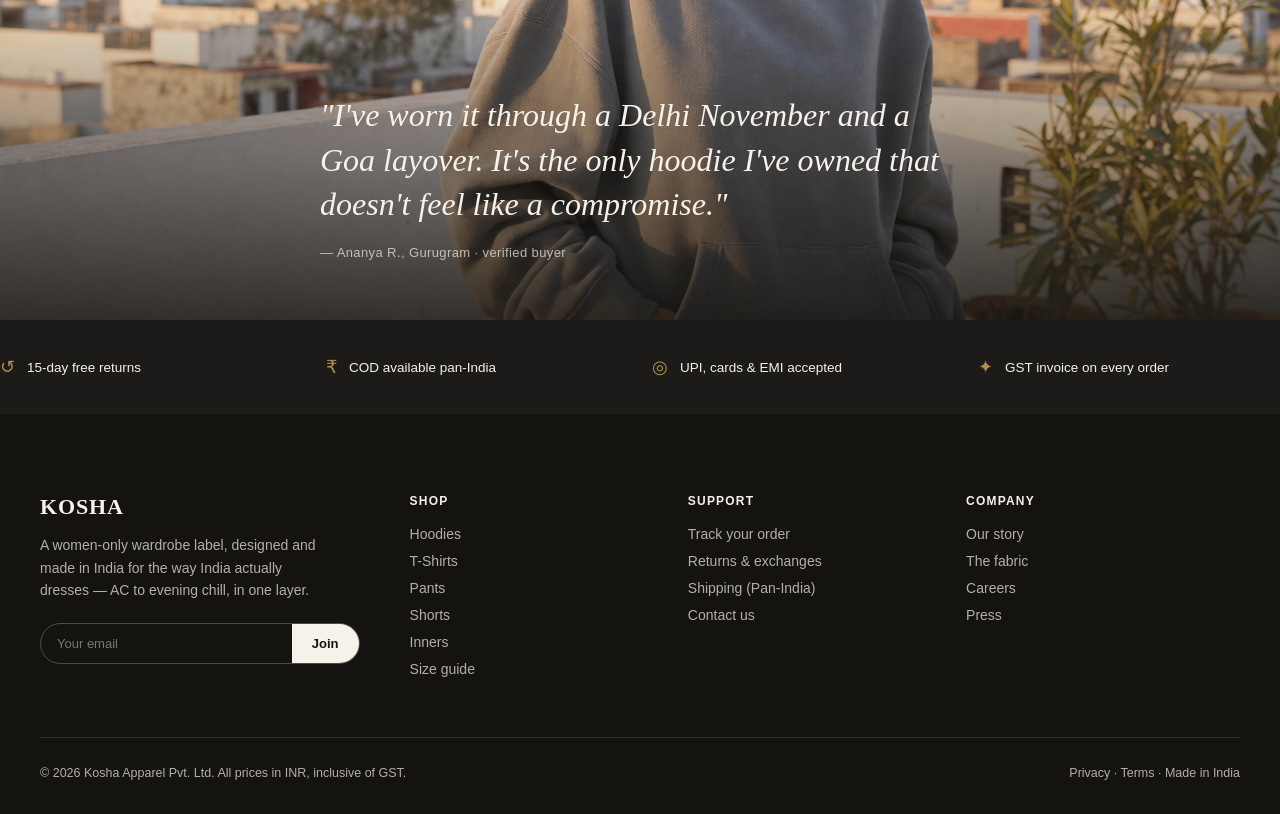
==== commit 024e3967: "Add files via upload" ====
--- a/index.html
+++ b/index.html
@@ -74,6 +74,108 @@
   }
   .announce b{color:var(--gold); font-weight:700;}
 
+  /* ---------- CATEGORY BAR + MEGA MENU ---------- */
+  .category-bar{
+    border-top:1px solid rgba(28,27,25,0.07);
+    background:linear-gradient(180deg, rgba(255,255,255,0.35), rgba(255,255,255,0));
+  }
+  .category-bar-inner{
+    display:flex; align-items:center; justify-content:center; gap:8px;
+    padding:10px 0; perspective:1200px;
+  }
+  .cat-pill{
+    display:flex; align-items:center; gap:10px; padding:7px 18px 7px 8px; border-radius:999px;
+    background:transparent; border:1px solid transparent; cursor:pointer;
+    font-family:var(--sans); font-size:13.5px; font-weight:600; color:var(--ink);
+    transition:background .25s ease, border-color .25s ease, transform .25s ease, box-shadow .25s ease;
+    transform-style:preserve-3d;
+  }
+  .cat-pill-ic{
+    width:34px; height:34px; border-radius:50%; overflow:hidden; flex-shrink:0;
+    box-shadow:0 2px 6px rgba(28,27,25,0.18), inset 0 0 0 1px rgba(255,255,255,0.5);
+    transition:transform .3s ease, box-shadow .3s ease;
+  }
+  .cat-pill-ic img{width:100%; height:100%; object-fit:cover; display:block;}
+  .cat-pill:hover, .cat-pill.active{
+    background:var(--ivory); border-color:rgba(28,27,25,0.1);
+    box-shadow:0 10px 24px -12px rgba(28,27,25,0.35);
+    transform:translateY(-2px);
+  }
+  .cat-pill:hover .cat-pill-ic, .cat-pill.active .cat-pill-ic{
+    transform:scale(1.08) translateZ(6px);
+    box-shadow:0 6px 16px rgba(28,27,25,0.28), inset 0 0 0 1px rgba(255,255,255,0.6);
+  }
+  .cat-pill .chev{font-size:9px; margin-left:-2px; opacity:0.5; transition:transform .25s ease;}
+  .cat-pill.active .chev{transform:rotate(180deg);}
+
+  .mega-overlay{
+    position:fixed; inset:0; top:0; background:rgba(21,19,15,0.35); z-index:98;
+    opacity:0; pointer-events:none; transition:opacity .35s ease;
+    backdrop-filter:blur(2px);
+  }
+  .mega-overlay.open{opacity:1; pointer-events:auto;}
+
+  .mega-panel{
+    position:fixed; left:0; right:0; top:var(--header-h, 138px); z-index:99;
+    background:var(--ivory);
+    box-shadow:0 40px 80px -20px rgba(21,19,15,0.35), 0 2px 0 rgba(28,27,25,0.06);
+    border-bottom:1px solid rgba(28,27,25,0.08);
+    opacity:0; visibility:hidden; transform:translateY(-14px) scaleY(0.98); transform-origin:top center;
+    transition:opacity .35s cubic-bezier(.2,.8,.2,1), transform .35s cubic-bezier(.2,.8,.2,1), visibility 0s linear .35s;
+  }
+  .mega-panel.open{
+    opacity:1; visibility:visible; transform:translateY(0) scaleY(1);
+    transition:opacity .35s cubic-bezier(.2,.8,.2,1), transform .35s cubic-bezier(.2,.8,.2,1), visibility 0s linear 0s;
+  }
+  .mega-panel-inner{
+    display:grid; grid-template-columns:0.9fr 1.3fr; gap:56px; padding:44px 0 52px; align-items:center;
+  }
+  .mega-visual{
+    position:relative; aspect-ratio:5/4; border-radius:20px; overflow:hidden; perspective:1000px;
+    box-shadow:0 30px 60px -24px rgba(28,27,25,0.4);
+  }
+  .mega-visual img{
+    width:100%; height:100%; object-fit:cover;
+    transition:transform .15s ease-out;
+    transform:scale(1.02);
+    will-change:transform;
+  }
+  .mega-visual .sheen{
+    position:absolute; inset:0; pointer-events:none; opacity:0; transition:opacity .3s ease;
+    background:radial-gradient(circle 220px at var(--mx,50%) var(--my,50%), rgba(255,255,255,0.35), transparent 60%);
+    mix-blend-mode:overlay;
+  }
+  .mega-visual:hover .sheen{opacity:1;}
+  .mega-eyebrow{font-size:11.5px; letter-spacing:0.16em; text-transform:uppercase; color:var(--oxblood); font-weight:700; margin-bottom:14px;}
+  .mega-content h3{font-family:var(--serif); font-size:32px; font-weight:600; margin-bottom:14px; letter-spacing:-0.01em;}
+  .mega-content > p{color:var(--ink-soft); font-size:15px; line-height:1.6; max-width:420px; margin-bottom:26px;}
+  .mega-swatches{display:grid; grid-template-columns:1fr 1fr; gap:10px; margin-bottom:30px; max-width:440px;}
+  .mega-swatch-item{
+    display:flex; align-items:center; gap:10px; padding:9px 12px; border-radius:12px;
+    background:var(--ivory-2); font-size:13px; transition:transform .2s ease, box-shadow .2s ease;
+    cursor:pointer; border:1px solid transparent;
+  }
+  .mega-swatch-item:hover{transform:translateY(-2px) translateZ(4px); box-shadow:0 8px 18px -10px rgba(28,27,25,0.3); border-color:rgba(28,27,25,0.08);}
+  .mega-swatch-item .dot{width:14px; height:14px; border-radius:50%; flex-shrink:0; box-shadow:inset 0 0 0 1px rgba(0,0,0,0.08);}
+  .mega-swatch-item .nm{font-weight:600; flex:1; white-space:nowrap; overflow:hidden; text-overflow:ellipsis;}
+  .mega-swatch-item .pr{color:var(--ink-soft); font-size:12px;}
+  .mega-cta{
+    display:inline-flex; align-items:center; gap:8px; background:var(--ink); color:var(--ivory);
+    padding:13px 26px; border-radius:999px; font-size:13.5px; font-weight:700;
+    transition:transform .25s ease, background .25s ease, box-shadow .25s ease;
+    box-shadow:0 14px 30px -14px rgba(28,27,25,0.5);
+  }
+  .mega-cta:hover{background:var(--oxblood); transform:translateY(-2px); box-shadow:0 18px 34px -12px rgba(122,36,48,0.55);}
+  @media (max-width:900px){
+    .mega-panel-inner{grid-template-columns:1fr; gap:24px; padding:28px 0 34px;}
+    .mega-visual{aspect-ratio:16/9;}
+  }
+  @media (max-width:860px){
+    .category-bar-inner{justify-content:flex-start; overflow-x:auto; padding:10px 20px; gap:6px; -ms-overflow-style:none; scrollbar-width:none;}
+    .category-bar-inner::-webkit-scrollbar{display:none;}
+    .cat-pill{flex-shrink:0;}
+  }
+
   /* ---------- HERO ---------- */
   .hero{
     position:relative; height:100vh; min-height:680px; width:100%;
@@ -315,16 +417,12 @@
 </head>
 <body>
 
-<header class="nav">
+<header class="nav" id="siteHeader">
   <div class="announce">Designed <b>only</b> for women — no menswear, no unisex sizing, ever</div>
   <div class="wrap nav-inner">
     <a class="logo" href="#top">KOSHA</a>
     <nav class="nav-links">
-      <a href="#hoodies">Hoodies</a>
-      <a href="#tshirts">T-Shirts</a>
-      <a href="#pants">Pants</a>
-      <a href="#shorts">Shorts</a>
-      <a href="#inners">Inners</a>
+      <a href="#provenance">Our Story</a>
       <a href="#sizing">Sizing</a>
     </nav>
     <div class="nav-right">
@@ -335,7 +433,47 @@
       <a class="nav-cta" href="#hoodies">Shop the edit</a>
     </div>
   </div>
+  <nav class="category-bar" id="categoryBar">
+    <div class="wrap category-bar-inner">
+      <button type="button" class="cat-pill" data-cat="hoodies">
+        <span class="cat-pill-ic"><img src="assets/product-oxblood.png" alt="" loading="lazy"></span>
+        Hoodies<span class="chev">▾</span>
+      </button>
+      <button type="button" class="cat-pill" data-cat="tshirts">
+        <span class="cat-pill-ic"><img src="assets/tshirt-ivory.png" alt="" loading="lazy"></span>
+        T-Shirts<span class="chev">▾</span>
+      </button>
+      <button type="button" class="cat-pill" data-cat="pants">
+        <span class="cat-pill-ic"><img src="assets/pants-graphite.png" alt="" loading="lazy"></span>
+        Pants<span class="chev">▾</span>
+      </button>
+      <button type="button" class="cat-pill" data-cat="shorts">
+        <span class="cat-pill-ic"><img src="assets/shorts-oxblood.png" alt="" loading="lazy"></span>
+        Shorts<span class="chev">▾</span>
+      </button>
+      <button type="button" class="cat-pill" data-cat="inners">
+        <span class="cat-pill-ic"><img src="assets/inners-nude.png" alt="" loading="lazy"></span>
+        Inners<span class="chev">▾</span>
+      </button>
+    </div>
+  </nav>
 </header>
+<div class="mega-overlay" id="megaOverlay"></div>
+<div class="mega-panel" id="megaPanel">
+  <div class="wrap mega-panel-inner">
+    <div class="mega-visual" id="megaVisual">
+      <img id="megaImage" src="assets/lifestyle.png" alt="">
+      <div class="sheen"></div>
+    </div>
+    <div class="mega-content">
+      <div class="mega-eyebrow" id="megaEyebrow">01 · Hoodies</div>
+      <h3 id="megaTitle">The Terry Hoodie</h3>
+      <p id="megaDesc">420 GSM French terry, cut oversized for the cropped-not-cropped length we're known for.</p>
+      <div class="mega-swatches" id="megaSwatches"></div>
+      <a href="#hoodies" class="mega-cta" id="megaCta">Shop All Hoodies →</a>
+    </div>
+  </div>
+</div>
 
 <section class="hero" id="top">
   <img src="assets/hero.png" alt="Woman wearing an oversized ivory Kosha hoodie, studio portrait">
@@ -911,6 +1049,203 @@
   });
 
   renderCart();
+
+  /* ---------- CATEGORY MEGA MENU ---------- */
+  const CATEGORY_DATA = {
+    hoodies: {
+      eyebrow: "01 · Hoodies",
+      title: "The Terry Hoodie",
+      desc: "420 GSM French terry, cut oversized for the cropped-not-cropped length we're known for.",
+      image: "assets/lifestyle.png",
+      href: "#hoodies",
+      ctaLabel: "Shop All Hoodies →",
+      swatches: [
+        {name:"Oxblood", price:"₹5,499", color:"#7A2430"},
+        {name:"Ivory Silk", price:"₹4,999", color:"#F6F2EA"},
+        {name:"Graphite", price:"₹5,499", color:"#15130F"},
+        {name:"Stone", price:"₹5,199", color:"#B9AF9D"}
+      ]
+    },
+    tshirts: {
+      eyebrow: "02 · T-Shirts",
+      title: "The Everyday Tee",
+      desc: "190 GSM combed cotton in a boxy, easy fit that layers under anything.",
+      image: "assets/tshirt-graphite.png",
+      href: "#tshirts",
+      ctaLabel: "Shop All T-Shirts →",
+      swatches: [
+        {name:"Ivory", price:"₹1,799", color:"#F6F2EA"},
+        {name:"Graphite", price:"₹1,799", color:"#15130F"},
+        {name:"Oxblood", price:"₹1,899", color:"#7A2430"},
+        {name:"Stone", price:"₹1,799", color:"#B9AF9D"}
+      ]
+    },
+    pants: {
+      eyebrow: "03 · Pants",
+      title: "Wide-Leg & Joggers",
+      desc: "Relaxed, considered fits built to move from desk to flight.",
+      image: "assets/pants-stone.png",
+      href: "#pants",
+      ctaLabel: "Shop All Pants →",
+      swatches: [
+        {name:"Graphite Wide-Leg", price:"₹3,299", color:"#15130F"},
+        {name:"Stone Jogger", price:"₹2,999", color:"#B9AF9D"},
+        {name:"Ivory Wide-Leg", price:"₹3,299", color:"#F6F2EA"},
+        {name:"Oxblood Jogger", price:"₹2,999", color:"#7A2430"}
+      ]
+    },
+    shorts: {
+      eyebrow: "04 · Shorts",
+      title: "Warm-Weather Shorts",
+      desc: "420 GSM terry with a 5\" inseam — the hoodie's off-duty partner.",
+      image: "assets/shorts-stone.png",
+      href: "#shorts",
+      ctaLabel: "Shop All Shorts →",
+      swatches: [
+        {name:"Oxblood", price:"₹2,199", color:"#7A2430"},
+        {name:"Stone", price:"₹2,199", color:"#B9AF9D"},
+        {name:"Graphite", price:"₹2,199", color:"#15130F"},
+        {name:"Ivory", price:"₹2,199", color:"#F6F2EA"}
+      ]
+    },
+    inners: {
+      eyebrow: "05 · Inners",
+      title: "Seamless Inners",
+      desc: "Tag-free cotton-modal basics, made to disappear under everything else.",
+      image: "assets/inners-black.png",
+      href: "#inners",
+      ctaLabel: "Shop All Inners →",
+      swatches: [
+        {name:"Nude Set", price:"₹1,499", color:"#D8B79A"},
+        {name:"Black Set", price:"₹1,499", color:"#15130F"},
+        {name:"Stone Set", price:"₹1,499", color:"#B9AF9D"},
+        {name:"Ivory Set", price:"₹1,499", color:"#F6F2EA"}
+      ]
+    }
+  };
+
+  const headerEl = document.getElementById('siteHeader');
+  const megaPanel = document.getElementById('megaPanel');
+  const megaOverlay = document.getElementById('megaOverlay');
+  const megaImage = document.getElementById('megaImage');
+  const megaEyebrow = document.getElementById('megaEyebrow');
+  const megaTitle = document.getElementById('megaTitle');
+  const megaDesc = document.getElementById('megaDesc');
+  const megaSwatches = document.getElementById('megaSwatches');
+  const megaCta = document.getElementById('megaCta');
+  const megaVisual = document.getElementById('megaVisual');
+  const catPills = Array.from(document.querySelectorAll('.cat-pill'));
+
+  function setHeaderHeight(){
+    if(headerEl){
+      document.documentElement.style.setProperty('--header-h', headerEl.offsetHeight + 'px');
+      const styleTag = document.getElementById('scrollMarginStyle') || (function(){
+        const s = document.createElement('style');
+        s.id = 'scrollMarginStyle';
+        document.head.appendChild(s);
+        return s;
+      })();
+      styleTag.textContent = '[id]{scroll-margin-top:' + (headerEl.offsetHeight + 14) + 'px;}';
+    }
+  }
+  setHeaderHeight();
+  window.addEventListener('resize', setHeaderHeight);
+  window.addEventListener('load', setHeaderHeight);
+
+  let megaOpenTimer = null, megaCloseTimer = null, activeCat = null;
+  const isMobileNav = () => window.innerWidth <= 860;
+
+  function populateMega(cat){
+    const d = CATEGORY_DATA[cat];
+    if(!d) return;
+    megaEyebrow.textContent = d.eyebrow;
+    megaTitle.textContent = d.title;
+    megaDesc.textContent = d.desc;
+    megaImage.src = d.image;
+    megaImage.alt = d.title;
+    megaCta.href = d.href;
+    megaCta.textContent = d.ctaLabel;
+    megaSwatches.innerHTML = d.swatches.map(sw =>
+      '<a class="mega-swatch-item" href="' + d.href + '">' +
+        '<span class="dot" style="background:' + sw.color + ';"></span>' +
+        '<span class="nm">' + sw.name + '</span>' +
+        '<span class="pr">' + sw.price + '</span>' +
+      '</a>'
+    ).join('');
+  }
+
+  function openMega(cat){
+    clearTimeout(megaCloseTimer);
+    activeCat = cat;
+    populateMega(cat);
+    catPills.forEach(p => p.classList.toggle('active', p.dataset.cat === cat));
+    megaPanel.classList.add('open');
+    megaOverlay.classList.add('open');
+  }
+  function closeMega(){
+    megaPanel.classList.remove('open');
+    megaOverlay.classList.remove('open');
+    catPills.forEach(p => p.classList.remove('active'));
+    activeCat = null;
+  }
+
+  catPills.forEach(pill => {
+    const cat = pill.dataset.cat;
+    pill.addEventListener('mouseenter', () => {
+      if(isMobileNav()) return;
+      clearTimeout(megaCloseTimer);
+      clearTimeout(megaOpenTimer);
+      megaOpenTimer = setTimeout(() => openMega(cat), 70);
+    });
+    pill.addEventListener('mouseleave', () => {
+      if(isMobileNav()) return;
+      clearTimeout(megaOpenTimer);
+      megaCloseTimer = setTimeout(closeMega, 180);
+    });
+    pill.addEventListener('click', (e) => {
+      if(isMobileNav()){
+        return; // let default anchor-like navigation happen via href fallback below
+      }
+      e.preventDefault();
+      if(activeCat === cat){ closeMega(); }
+      else { openMega(cat); }
+    });
+    pill.addEventListener('focus', () => { if(!isMobileNav()) openMega(cat); });
+  });
+
+  // On mobile, tapping a pill should jump straight to the section
+  catPills.forEach(pill => {
+    pill.addEventListener('click', () => {
+      if(isMobileNav()){
+        const target = document.getElementById(pill.dataset.cat);
+        if(target){ target.scrollIntoView({behavior:'smooth'}); }
+      }
+    });
+  });
+
+  megaPanel.addEventListener('mouseenter', () => clearTimeout(megaCloseTimer));
+  megaPanel.addEventListener('mouseleave', () => {
+    megaCloseTimer = setTimeout(closeMega, 180);
+  });
+  megaOverlay.addEventListener('click', closeMega);
+  document.addEventListener('keydown', (e) => { if(e.key === 'Escape') closeMega(); });
+
+  // 3D tilt + sheen tracking on the mega visual image
+  if(megaVisual){
+    megaVisual.addEventListener('mousemove', (e) => {
+      const rect = megaVisual.getBoundingClientRect();
+      const x = e.clientX - rect.left, y = e.clientY - rect.top;
+      const px = (x / rect.width) * 100, py = (y / rect.height) * 100;
+      megaVisual.style.setProperty('--mx', px + '%');
+      megaVisual.style.setProperty('--my', py + '%');
+      const rotY = ((x / rect.width) - 0.5) * 10;
+      const rotX = ((y / rect.height) - 0.5) * -10;
+      megaImage.style.transform = 'scale(1.06) rotateX(' + rotX + 'deg) rotateY(' + rotY + 'deg)';
+    });
+    megaVisual.addEventListener('mouseleave', () => {
+      megaImage.style.transform = 'scale(1.02) rotateX(0deg) rotateY(0deg)';
+    });
+  }
 </script>
 
 </body>
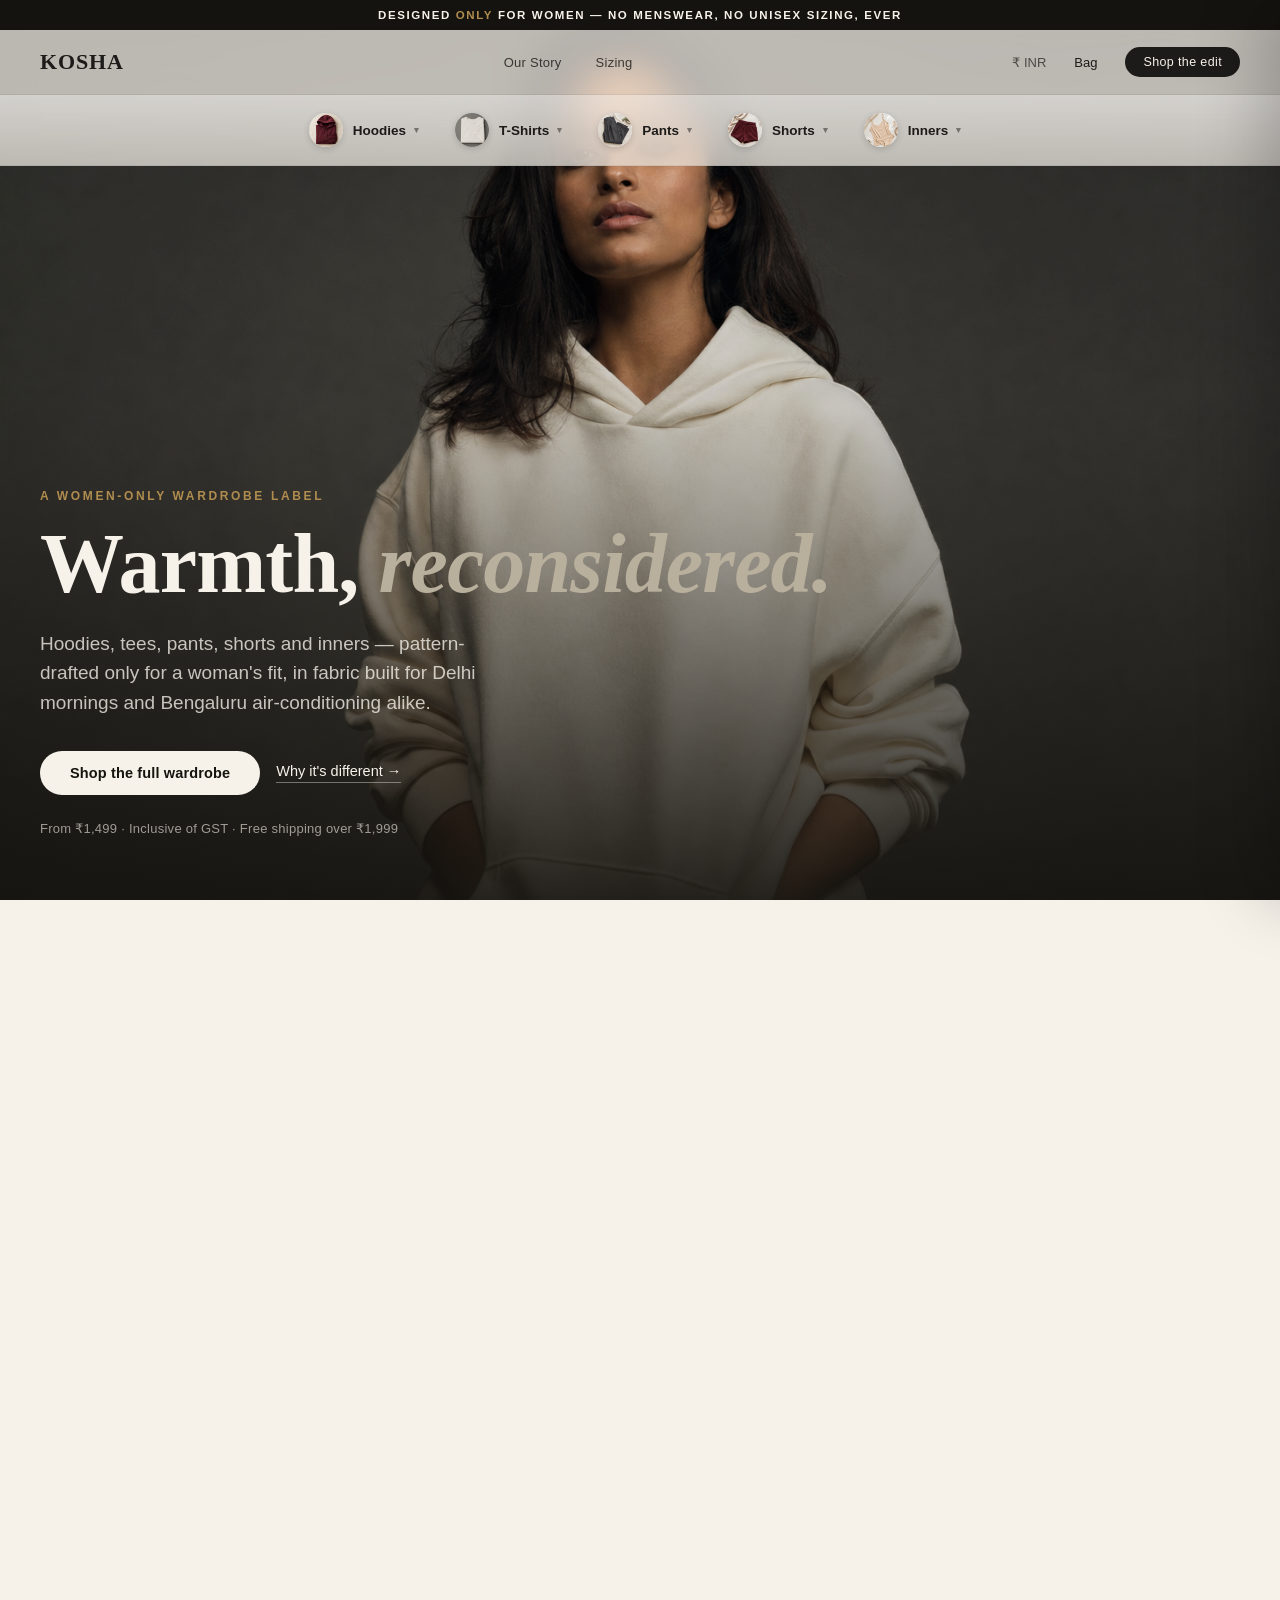
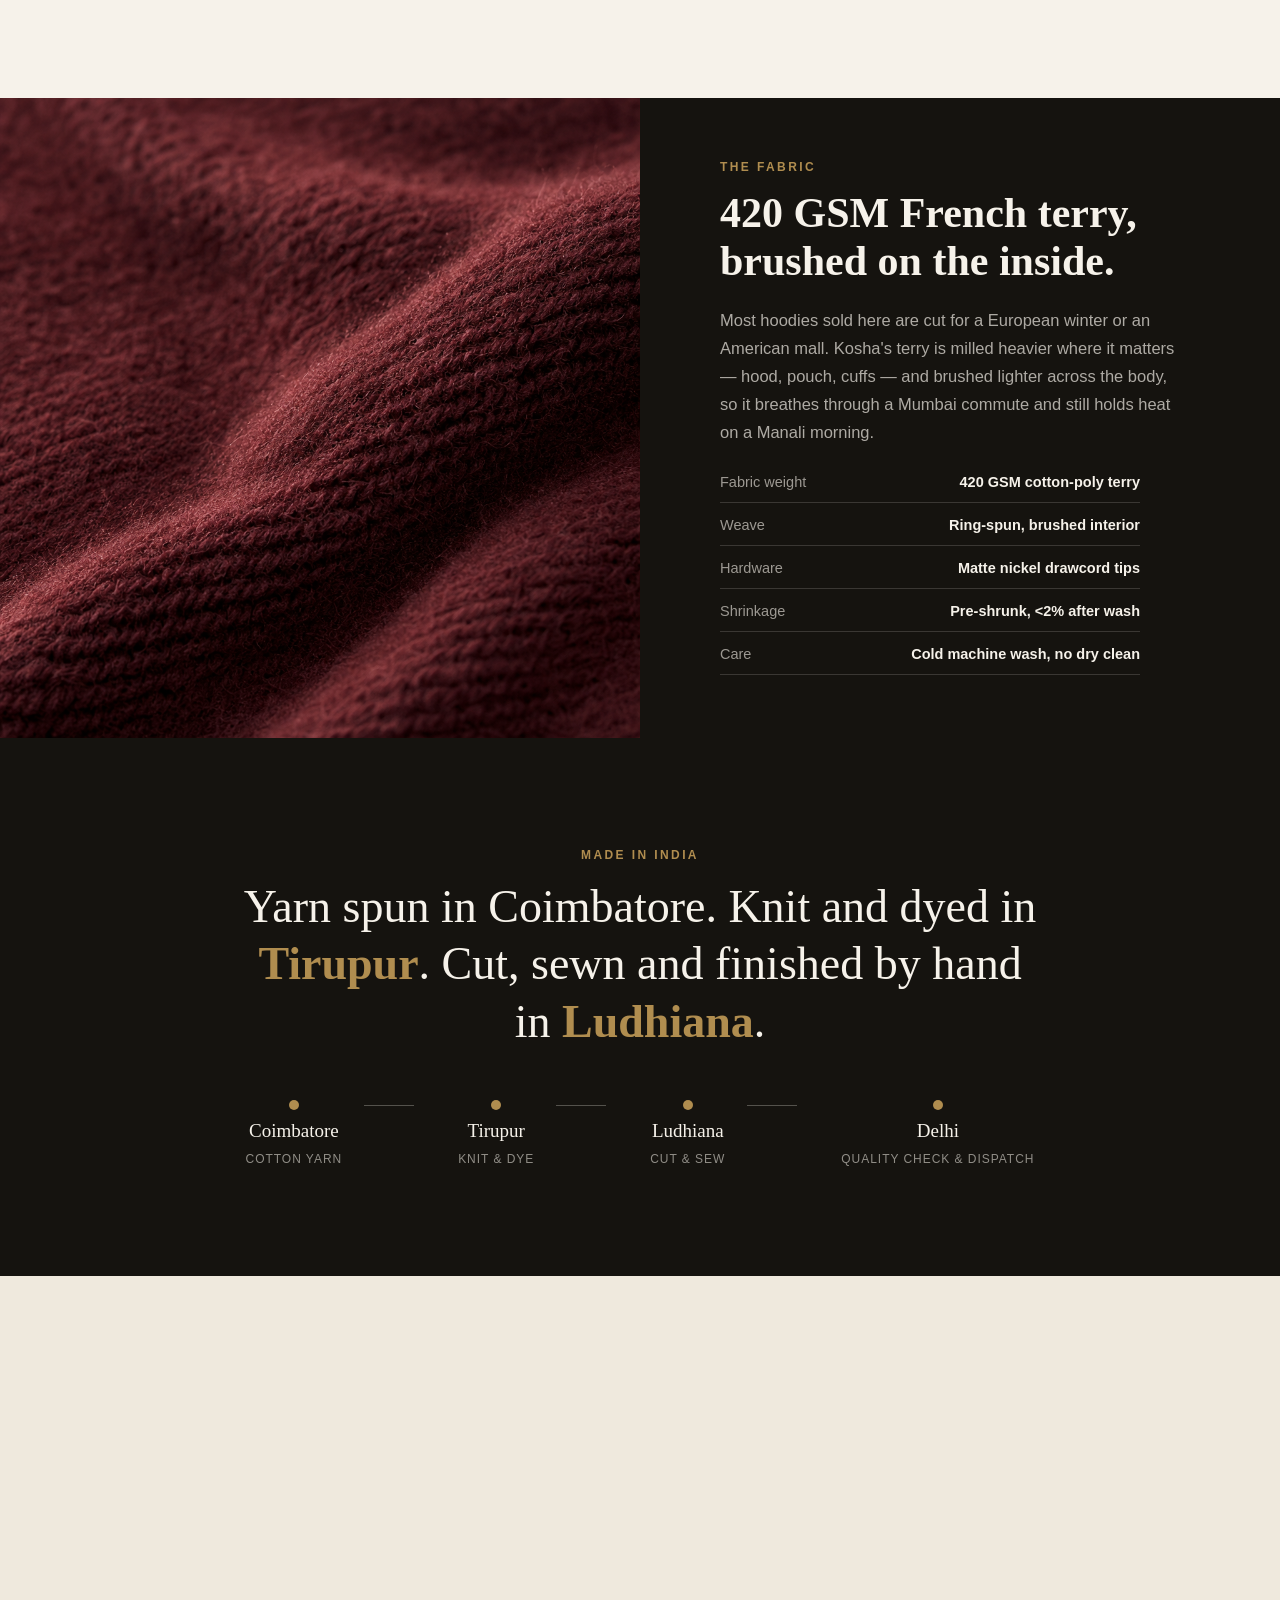
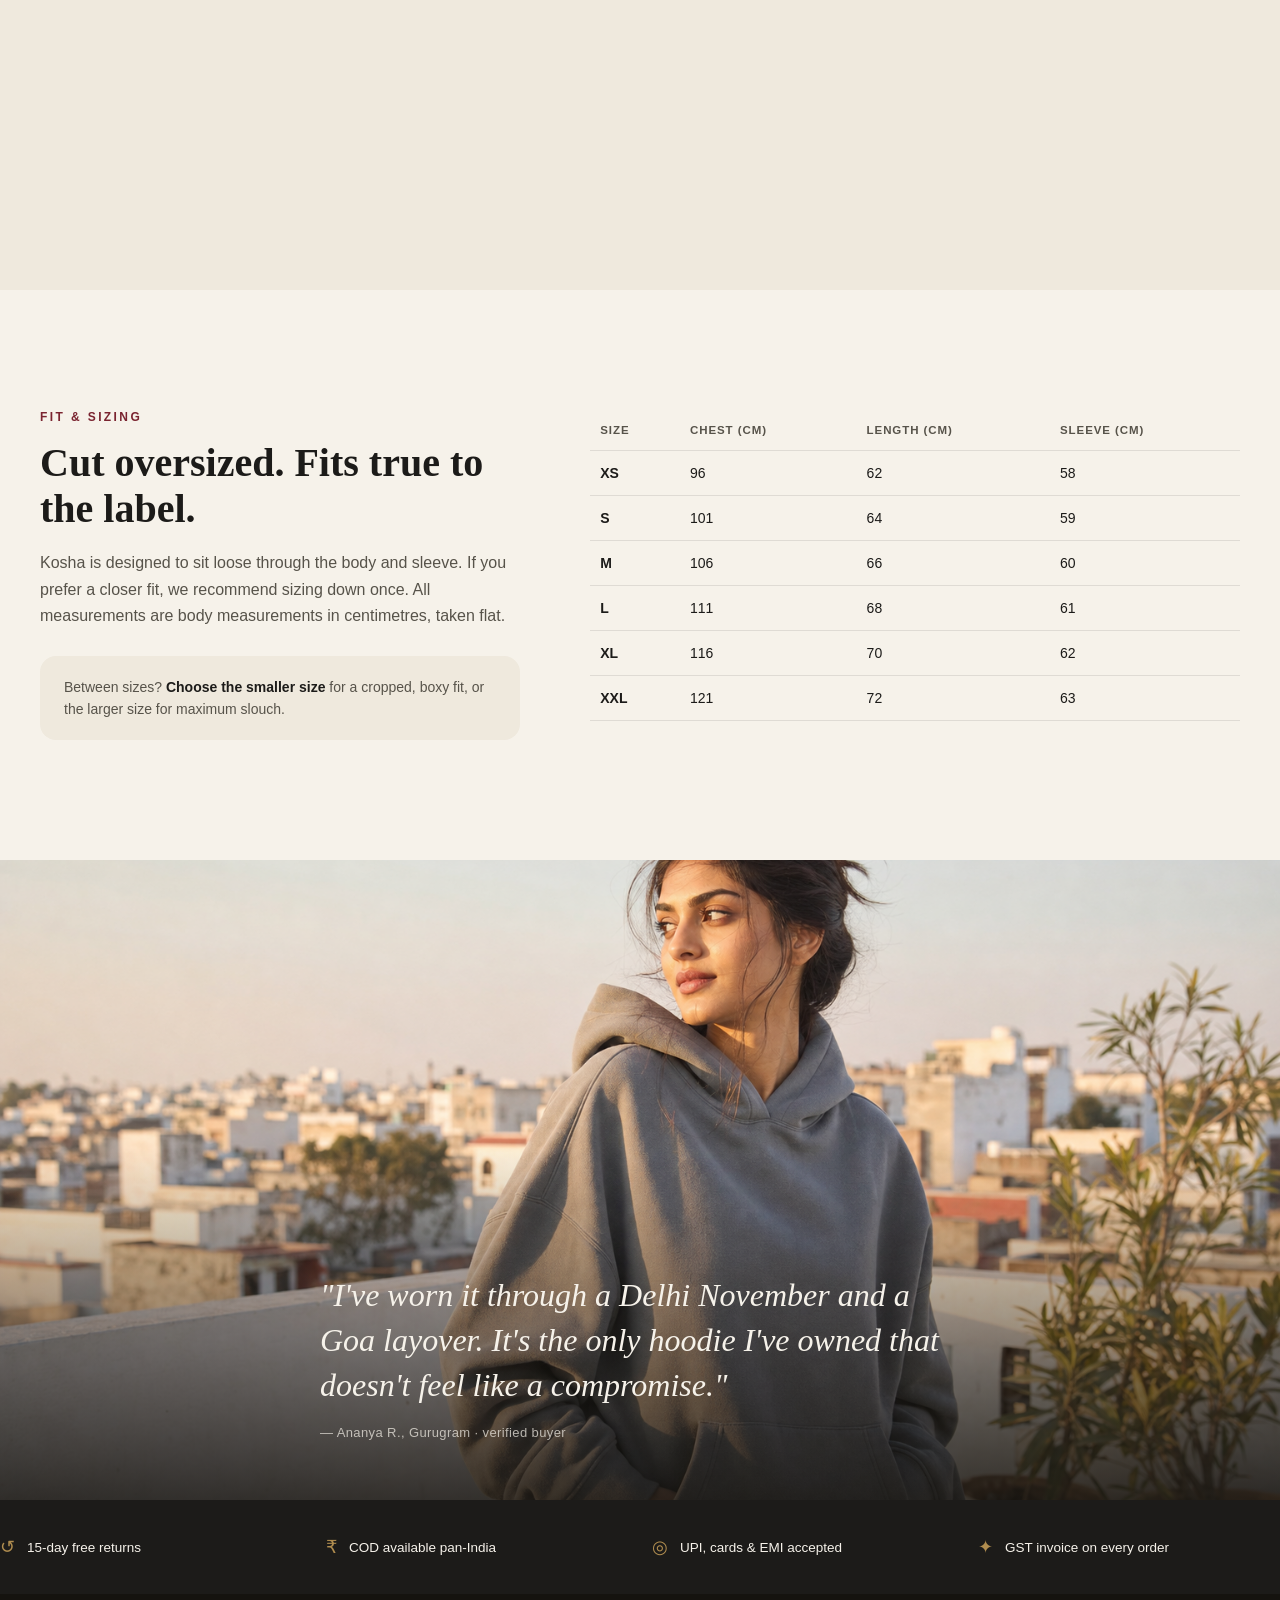
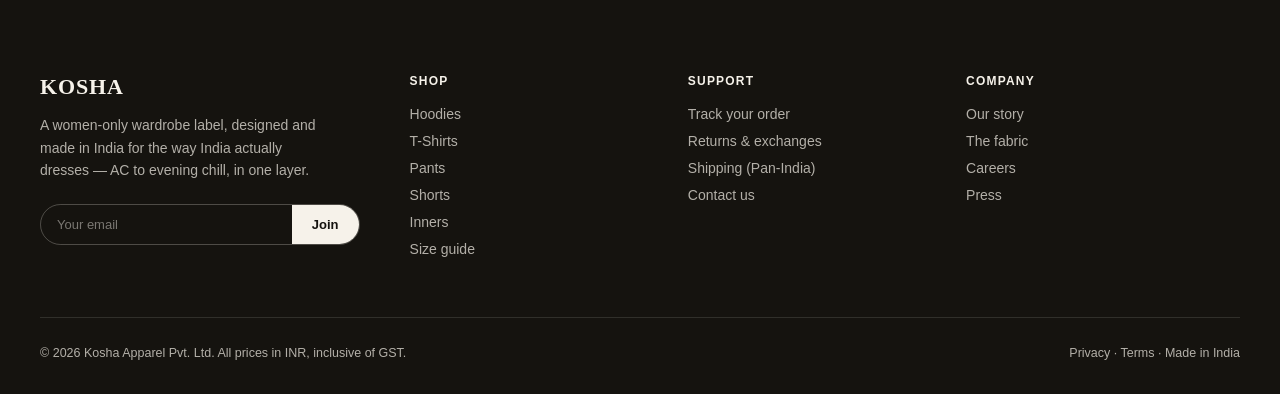
==== commit 7ecfb980: "Add files via upload" ====
--- a/index.html
+++ b/index.html
@@ -4,423 +4,14 @@
 <meta charset="UTF-8">
 <meta name="viewport" content="width=device-width, initial-scale=1.0">
 <title>Kosha — Womenswear, only. Premium basics for India</title>
-<style>
-  :root{
-    --ivory:#F6F2EA;
-    --ivory-2:#EFE9DD;
-    --graphite:#15130F;
-    --graphite-2:#211E19;
-    --oxblood:#7A2430;
-    --oxblood-2:#5E1B25;
-    --stone:#B9AF9D;
-    --gold:#B08D4F;
-    --ink:#1C1B19;
-    --ink-soft:#57534A;
-    --serif: ui-serif, "Iowan Old Style", "Palatino Linotype", Georgia, "Times New Roman", serif;
-    --sans: -apple-system, BlinkMacSystemFont, "Segoe UI", Helvetica, Arial, sans-serif;
-  }
-  *{margin:0;padding:0;box-sizing:border-box;}
-  html{scroll-behavior:smooth;}
-  body{
-    background:var(--ivory);
-    color:var(--ink);
-    font-family:var(--sans);
-    -webkit-font-smoothing:antialiased;
-    overflow-x:hidden;
-  }
-  img{display:block;max-width:100%;}
-  a{color:inherit;text-decoration:none;}
-  .wrap{max-width:1280px;margin:0 auto;padding:0 40px;}
-  @media (max-width:700px){.wrap{padding:0 22px;}}
-
-  /* focus visibility */
-  a:focus-visible, button:focus-visible{outline:2px solid var(--oxblood); outline-offset:3px;}
-
-  @media (prefers-reduced-motion: reduce){
-    html{scroll-behavior:auto;}
-    *{animation-duration:0.001ms !important; transition-duration:0.001ms !important;}
-  }
-
-  /* ---------- NAV ---------- */
-  header.nav{
-    position:fixed; top:0; left:0; right:0; z-index:100;
-    background:rgba(246,242,234,0.72);
-    backdrop-filter:blur(18px) saturate(160%);
-    -webkit-backdrop-filter:blur(18px) saturate(160%);
-    border-bottom:1px solid rgba(28,27,25,0.08);
-  }
-  .nav-inner{
-    display:flex; align-items:center; justify-content:space-between;
-    height:64px;
-  }
-  .logo{
-    font-family:var(--serif); font-size:22px; letter-spacing:0.04em; font-weight:600;
-  }
-  .nav-links{display:flex; gap:34px; font-size:13px; letter-spacing:0.02em;}
-  .nav-links a{opacity:0.82; transition:opacity .2s;}
-  .nav-links a:hover{opacity:1;}
-  .nav-right{display:flex; align-items:center; gap:22px; font-size:13px;}
-  .nav-cta{
-    background:var(--ink); color:var(--ivory); padding:8px 18px; border-radius:999px; font-size:12.5px; letter-spacing:0.03em;
-  }
-  .nav-mobile-toggle{display:none;}
-  @media (max-width:860px){
-    .nav-links{display:none;}
-  }
-  .announce{
-    background:var(--graphite); color:var(--ivory);
-    text-align:center; font-size:11.5px; letter-spacing:0.14em; text-transform:uppercase;
-    padding:9px 0; font-weight:600;
-  }
-  .announce b{color:var(--gold); font-weight:700;}
-
-  /* ---------- CATEGORY BAR + MEGA MENU ---------- */
-  .category-bar{
-    border-top:1px solid rgba(28,27,25,0.07);
-    background:linear-gradient(180deg, rgba(255,255,255,0.35), rgba(255,255,255,0));
-  }
-  .category-bar-inner{
-    display:flex; align-items:center; justify-content:center; gap:8px;
-    padding:10px 0; perspective:1200px;
-  }
-  .cat-pill{
-    display:flex; align-items:center; gap:10px; padding:7px 18px 7px 8px; border-radius:999px;
-    background:transparent; border:1px solid transparent; cursor:pointer;
-    font-family:var(--sans); font-size:13.5px; font-weight:600; color:var(--ink);
-    transition:background .25s ease, border-color .25s ease, transform .25s ease, box-shadow .25s ease;
-    transform-style:preserve-3d;
-  }
-  .cat-pill-ic{
-    width:34px; height:34px; border-radius:50%; overflow:hidden; flex-shrink:0;
-    box-shadow:0 2px 6px rgba(28,27,25,0.18), inset 0 0 0 1px rgba(255,255,255,0.5);
-    transition:transform .3s ease, box-shadow .3s ease;
-  }
-  .cat-pill-ic img{width:100%; height:100%; object-fit:cover; display:block;}
-  .cat-pill:hover, .cat-pill.active{
-    background:var(--ivory); border-color:rgba(28,27,25,0.1);
-    box-shadow:0 10px 24px -12px rgba(28,27,25,0.35);
-    transform:translateY(-2px);
-  }
-  .cat-pill:hover .cat-pill-ic, .cat-pill.active .cat-pill-ic{
-    transform:scale(1.08) translateZ(6px);
-    box-shadow:0 6px 16px rgba(28,27,25,0.28), inset 0 0 0 1px rgba(255,255,255,0.6);
-  }
-  .cat-pill .chev{font-size:9px; margin-left:-2px; opacity:0.5; transition:transform .25s ease;}
-  .cat-pill.active .chev{transform:rotate(180deg);}
-
-  .mega-overlay{
-    position:fixed; inset:0; top:0; background:rgba(21,19,15,0.35); z-index:98;
-    opacity:0; pointer-events:none; transition:opacity .35s ease;
-    backdrop-filter:blur(2px);
-  }
-  .mega-overlay.open{opacity:1; pointer-events:auto;}
-
-  .mega-panel{
-    position:fixed; left:0; right:0; top:var(--header-h, 138px); z-index:99;
-    background:var(--ivory);
-    box-shadow:0 40px 80px -20px rgba(21,19,15,0.35), 0 2px 0 rgba(28,27,25,0.06);
-    border-bottom:1px solid rgba(28,27,25,0.08);
-    opacity:0; visibility:hidden; transform:translateY(-14px) scaleY(0.98); transform-origin:top center;
-    transition:opacity .35s cubic-bezier(.2,.8,.2,1), transform .35s cubic-bezier(.2,.8,.2,1), visibility 0s linear .35s;
-  }
-  .mega-panel.open{
-    opacity:1; visibility:visible; transform:translateY(0) scaleY(1);
-    transition:opacity .35s cubic-bezier(.2,.8,.2,1), transform .35s cubic-bezier(.2,.8,.2,1), visibility 0s linear 0s;
-  }
-  .mega-panel-inner{
-    display:grid; grid-template-columns:0.9fr 1.3fr; gap:56px; padding:44px 0 52px; align-items:center;
-  }
-  .mega-visual{
-    position:relative; aspect-ratio:5/4; border-radius:20px; overflow:hidden; perspective:1000px;
-    box-shadow:0 30px 60px -24px rgba(28,27,25,0.4);
-  }
-  .mega-visual img{
-    width:100%; height:100%; object-fit:cover;
-    transition:transform .15s ease-out;
-    transform:scale(1.02);
-    will-change:transform;
-  }
-  .mega-visual .sheen{
-    position:absolute; inset:0; pointer-events:none; opacity:0; transition:opacity .3s ease;
-    background:radial-gradient(circle 220px at var(--mx,50%) var(--my,50%), rgba(255,255,255,0.35), transparent 60%);
-    mix-blend-mode:overlay;
-  }
-  .mega-visual:hover .sheen{opacity:1;}
-  .mega-eyebrow{font-size:11.5px; letter-spacing:0.16em; text-transform:uppercase; color:var(--oxblood); font-weight:700; margin-bottom:14px;}
-  .mega-content h3{font-family:var(--serif); font-size:32px; font-weight:600; margin-bottom:14px; letter-spacing:-0.01em;}
-  .mega-content > p{color:var(--ink-soft); font-size:15px; line-height:1.6; max-width:420px; margin-bottom:26px;}
-  .mega-swatches{display:grid; grid-template-columns:1fr 1fr; gap:10px; margin-bottom:30px; max-width:440px;}
-  .mega-swatch-item{
-    display:flex; align-items:center; gap:10px; padding:9px 12px; border-radius:12px;
-    background:var(--ivory-2); font-size:13px; transition:transform .2s ease, box-shadow .2s ease;
-    cursor:pointer; border:1px solid transparent;
-  }
-  .mega-swatch-item:hover{transform:translateY(-2px) translateZ(4px); box-shadow:0 8px 18px -10px rgba(28,27,25,0.3); border-color:rgba(28,27,25,0.08);}
-  .mega-swatch-item .dot{width:14px; height:14px; border-radius:50%; flex-shrink:0; box-shadow:inset 0 0 0 1px rgba(0,0,0,0.08);}
-  .mega-swatch-item .nm{font-weight:600; flex:1; white-space:nowrap; overflow:hidden; text-overflow:ellipsis;}
-  .mega-swatch-item .pr{color:var(--ink-soft); font-size:12px;}
-  .mega-cta{
-    display:inline-flex; align-items:center; gap:8px; background:var(--ink); color:var(--ivory);
-    padding:13px 26px; border-radius:999px; font-size:13.5px; font-weight:700;
-    transition:transform .25s ease, background .25s ease, box-shadow .25s ease;
-    box-shadow:0 14px 30px -14px rgba(28,27,25,0.5);
-  }
-  .mega-cta:hover{background:var(--oxblood); transform:translateY(-2px); box-shadow:0 18px 34px -12px rgba(122,36,48,0.55);}
-  @media (max-width:900px){
-    .mega-panel-inner{grid-template-columns:1fr; gap:24px; padding:28px 0 34px;}
-    .mega-visual{aspect-ratio:16/9;}
-  }
-  @media (max-width:860px){
-    .category-bar-inner{justify-content:flex-start; overflow-x:auto; padding:10px 20px; gap:6px; -ms-overflow-style:none; scrollbar-width:none;}
-    .category-bar-inner::-webkit-scrollbar{display:none;}
-    .cat-pill{flex-shrink:0;}
-  }
-
-  /* ---------- HERO ---------- */
-  .hero{
-    position:relative; height:100vh; min-height:680px; width:100%;
-    display:flex; align-items:flex-end;
-    background:var(--graphite);
-    overflow:hidden;
-  }
-  .hero img{
-    position:absolute; inset:0; width:100%; height:100%; object-fit:cover; object-position:top center;
-    opacity:0.96;
-  }
-  .hero::after{
-    content:""; position:absolute; inset:0;
-    background:linear-gradient(180deg, rgba(21,19,15,0.05) 0%, rgba(21,19,15,0.15) 45%, rgba(21,19,15,0.92) 100%);
-  }
-  .hero-content{position:relative; z-index:2; width:100%; padding-bottom:64px;}
-  .eyebrow{
-    color:var(--gold); font-size:12px; letter-spacing:0.22em; text-transform:uppercase; margin-bottom:18px; font-weight:600;
-  }
-  .hero h1{
-    font-family:var(--serif); color:var(--ivory); font-size:clamp(40px,7vw,84px); line-height:1.02; letter-spacing:-0.01em; max-width:900px; font-weight:600;
-  }
-  .hero h1 em{font-style:italic; color:var(--stone);}
-  .hero p.sub{
-    color:rgba(246,242,234,0.78); font-size:clamp(15px,1.7vw,19px); max-width:480px; margin-top:22px; line-height:1.55;
-  }
-  .hero-actions{display:flex; gap:16px; margin-top:34px; align-items:center; flex-wrap:wrap;}
-  .btn-primary{
-    background:var(--ivory); color:var(--graphite); padding:14px 30px; border-radius:999px; font-size:14.5px; font-weight:600; letter-spacing:0.01em;
-    transition:transform .25s ease, background .25s ease;
-    display:inline-block;
-  }
-  .btn-primary:hover{transform:translateY(-2px); background:#fff;}
-  .btn-ghost{
-    color:var(--ivory); font-size:14.5px; border-bottom:1px solid rgba(246,242,234,0.4); padding-bottom:3px;
-  }
-  .hero-price{color:rgba(246,242,234,0.6); font-size:13px; margin-top:26px; letter-spacing:0.02em;}
-
-  /* ---------- SECTION HEADERS ---------- */
-  .section{padding:120px 0;}
-  @media (max-width:700px){.section{padding:76px 0;}}
-  .section-head{max-width:640px; margin-bottom:64px;}
-  .section-eyebrow{
-    font-size:12px; letter-spacing:0.2em; text-transform:uppercase; color:var(--oxblood); font-weight:700; margin-bottom:16px;
-  }
-  .section-head h2{
-    font-family:var(--serif); font-size:clamp(30px,4vw,48px); line-height:1.1; font-weight:600; letter-spacing:-0.01em;
-  }
-  .section-head p{color:var(--ink-soft); font-size:17px; line-height:1.6; margin-top:18px;}
-
-  /* ---------- COLLECTION STRIP ---------- */
-  .collection{background:var(--ivory);}
-  .strip{
-    display:flex; gap:22px; overflow-x:auto; padding-bottom:16px; scroll-snap-type:x mandatory;
-    -ms-overflow-style:none; scrollbar-width:none;
-  }
-  .strip::-webkit-scrollbar{display:none;}
-  .card{
-    flex:0 0 auto; width:340px; scroll-snap-align:start;
-    background:var(--ivory-2); border-radius:22px; overflow:hidden;
-    border:1px solid rgba(28,27,25,0.06);
-    transition:transform .35s cubic-bezier(.2,.8,.2,1), box-shadow .35s;
-  }
-  .card:hover{transform:translateY(-6px); box-shadow:0 24px 48px -20px rgba(28,27,25,0.25);}
-  .card-img{aspect-ratio:1/1; overflow:hidden; background:var(--stone);}
-  .card-img img{width:100%; height:100%; object-fit:cover; transition:transform .6s ease;}
-  .card:hover .card-img img{transform:scale(1.05);}
-  .card-info{padding:20px 22px 26px;}
-  .card-info .swatch{display:inline-block; width:11px; height:11px; border-radius:50%; margin-right:8px; vertical-align:middle;}
-  .card-info h3{font-family:var(--serif); font-size:20px; font-weight:600; margin-bottom:6px;}
-  .card-info .desc{color:var(--ink-soft); font-size:13.5px; margin-bottom:14px;}
-  .card-info .price-row{display:flex; align-items:baseline; justify-content:space-between;}
-  .card-info .price{font-size:16px; font-weight:600;}
-  .card-info .price .strike{color:var(--ink-soft); text-decoration:line-through; font-weight:400; font-size:13px; margin-left:7px;}
-  .card-info .add{font-size:12.5px; color:var(--oxblood); font-weight:700; letter-spacing:0.02em;}
-  .add-btn{
-    margin-top:14px; width:100%; padding:11px 0; border-radius:999px; border:1px solid var(--ink);
-    background:transparent; color:var(--ink); font-size:13px; font-weight:700; letter-spacing:0.02em;
-    cursor:pointer; transition:background .2s ease, color .2s ease;
-  }
-  .add-btn:hover{background:var(--ink); color:var(--ivory);}
-  .add-btn.just-added{background:var(--oxblood); color:var(--ivory); border-color:var(--oxblood);}
-
-  /* ---------- CART ---------- */
-  .cart-toggle{
-    position:relative; display:flex; align-items:center; gap:6px; background:none; border:none; cursor:pointer;
-    font-size:13px; color:var(--ink); font-family:var(--sans); padding:6px;
-  }
-  .cart-count{
-    position:absolute; top:-4px; right:-4px; background:var(--oxblood); color:var(--ivory);
-    font-size:10px; font-weight:700; border-radius:50%; width:16px; height:16px;
-    display:flex; align-items:center; justify-content:center; line-height:1;
-  }
-  .cart-overlay{
-    position:fixed; inset:0; background:rgba(21,19,15,0.5); z-index:200; opacity:0; pointer-events:none; transition:opacity .3s ease;
-  }
-  .cart-overlay.open{opacity:1; pointer-events:auto;}
-  .cart-drawer{
-    position:fixed; top:0; right:0; bottom:0; width:min(420px, 100vw); background:var(--ivory); z-index:201;
-    display:flex; flex-direction:column; transform:translateX(100%); transition:transform .35s cubic-bezier(.2,.8,.2,1);
-    box-shadow:-20px 0 60px rgba(0,0,0,0.2);
-  }
-  .cart-drawer.open{transform:translateX(0);}
-  .cart-head{display:flex; align-items:center; justify-content:space-between; padding:22px 24px; border-bottom:1px solid rgba(28,27,25,0.1);}
-  .cart-head h3{font-family:var(--serif); font-size:20px; font-weight:600;}
-  .cart-close{background:none; border:none; font-size:22px; cursor:pointer; color:var(--ink); line-height:1;}
-  .cart-items{flex:1; overflow-y:auto; padding:10px 24px;}
-  .cart-empty{color:var(--ink-soft); font-size:14px; padding:40px 0; text-align:center;}
-  .cart-item{display:flex; gap:14px; padding:16px 0; border-bottom:1px solid rgba(28,27,25,0.08);}
-  .cart-item img{width:64px; height:64px; object-fit:cover; border-radius:10px; flex-shrink:0;}
-  .cart-item-info{flex:1; min-width:0;}
-  .cart-item-info .name{font-size:13.5px; font-weight:600; margin-bottom:4px;}
-  .cart-item-info .unit-price{font-size:12px; color:var(--ink-soft); margin-bottom:8px;}
-  .qty-stepper{display:flex; align-items:center; gap:10px;}
-  .qty-stepper button{
-    width:24px; height:24px; border-radius:50%; border:1px solid rgba(28,27,25,0.25); background:none;
-    font-size:14px; cursor:pointer; line-height:1; display:flex; align-items:center; justify-content:center;
-  }
-  .qty-stepper span{font-size:13px; font-weight:600; min-width:16px; text-align:center;}
-  .cart-item-remove{background:none; border:none; color:var(--ink-soft); font-size:12px; text-decoration:underline; cursor:pointer; align-self:flex-start;}
-  .cart-item-total{font-size:13.5px; font-weight:700; align-self:flex-start; white-space:nowrap;}
-  .cart-foot{padding:20px 24px 26px; border-top:1px solid rgba(28,27,25,0.1);}
-  .cart-subtotal{display:flex; justify-content:space-between; font-size:15px; font-weight:700; margin-bottom:6px;}
-  .cart-note{font-size:12px; color:var(--ink-soft); margin-bottom:16px;}
-  .cart-checkout{
-    width:100%; padding:15px 0; border-radius:999px; border:none; background:var(--ink); color:var(--ivory);
-    font-size:14.5px; font-weight:700; cursor:pointer; transition:background .2s ease;
-  }
-  .cart-checkout:hover{background:var(--oxblood);}
-  .cart-checkout:disabled{opacity:0.5; cursor:not-allowed;}
-
-  /* ---------- FABRIC / SPLIT SECTION ---------- */
-  .split{
-    display:grid; grid-template-columns:1fr 1fr; align-items:center; gap:0;
-  }
-  @media (max-width:860px){.split{grid-template-columns:1fr;}}
-  .split-media{aspect-ratio:1/1; overflow:hidden;}
-  .split-media img{width:100%; height:100%; object-fit:cover;}
-  .split-text{padding:60px 80px;}
-  @media (max-width:860px){.split-text{padding:50px 24px;}}
-  .split-text .section-eyebrow{margin-bottom:16px;}
-  .split-text h2{font-family:var(--serif); font-size:clamp(28px,3.6vw,42px); line-height:1.14; font-weight:600; margin-bottom:20px;}
-  .split-text p{color:var(--ink-soft); font-size:16.5px; line-height:1.7; margin-bottom:16px; max-width:460px;}
-  .spec-list{margin-top:28px; display:grid; gap:14px;}
-  .spec-list div{display:flex; justify-content:space-between; max-width:420px; border-bottom:1px solid rgba(28,27,25,0.1); padding-bottom:12px; font-size:14.5px;}
-  .spec-list span:first-child{color:var(--ink-soft);}
-  .spec-list span:last-child{font-weight:600;}
-
-  .dark{background:var(--graphite); color:var(--ivory);}
-  .dark .section-head p, .dark .split-text p{color:rgba(246,242,234,0.68);}
-  .dark .section-eyebrow{color:var(--gold);}
-  .dark .spec-list div{border-bottom-color:rgba(246,242,234,0.16);}
-  .dark .spec-list span:first-child{color:rgba(246,242,234,0.6);}
-
-  /* ---------- PROVENANCE ---------- */
-  .provenance{background:var(--graphite); color:var(--ivory); text-align:center; padding:110px 0;}
-  .provenance .section-eyebrow{color:var(--gold); justify-content:center;}
-  .provenance h2{font-family:var(--serif); font-size:clamp(28px,4vw,46px); max-width:800px; margin:0 auto 50px; line-height:1.25; font-weight:500;}
-  .provenance h2 b{font-weight:600; color:var(--gold);}
-  .route{
-    display:flex; align-items:flex-start; justify-content:center; max-width:900px; margin:0 auto; flex-wrap:wrap; row-gap:36px;
-  }
-  .route .stop{display:flex; align-items:flex-start; gap:0; padding:0 22px;}
-  .route .stop-inner{display:flex; flex-direction:column; align-items:center; gap:10px;}
-  .route .stop .dot{width:10px; height:10px; border-radius:50%; background:var(--gold);}
-  .route .stop .city{font-family:var(--serif); font-size:19px;}
-  .route .stop .role{font-size:12px; letter-spacing:0.08em; text-transform:uppercase; color:rgba(246,242,234,0.55); white-space:nowrap;}
-  .route .line{width:50px; height:1px; background:rgba(246,242,234,0.28); margin-top:5px; align-self:flex-start; margin-left:22px;}
-  @media (max-width:760px){ .route .line{display:none;} .route{flex-direction:column; align-items:center; gap:28px;} .route .stop{padding:0;} }
-
-  /* ---------- DETAIL GRID ---------- */
-  .details{background:var(--ivory-2);}
-  .grid4{display:grid; grid-template-columns:repeat(4,1fr); gap:1px; background:rgba(28,27,25,0.08); border:1px solid rgba(28,27,25,0.08); border-radius:24px; overflow:hidden;}
-  @media (max-width:900px){.grid4{grid-template-columns:repeat(2,1fr);}}
-  .detail-cell{background:var(--ivory); padding:44px 30px; }
-  .detail-cell .num{font-family:var(--serif); font-size:13px; color:var(--oxblood); font-weight:700; letter-spacing:0.05em; margin-bottom:22px;}
-  .detail-cell h4{font-family:var(--serif); font-size:19px; font-weight:600; margin-bottom:10px;}
-  .detail-cell p{font-size:14px; color:var(--ink-soft); line-height:1.6;}
-
-  /* ---------- SIZE ---------- */
-  .size-section .wrap{display:grid; grid-template-columns:0.85fr 1.15fr; gap:70px; align-items:start;}
-  @media (max-width:900px){.size-section .wrap{grid-template-columns:1fr;}}
-  table.size-table{width:100%; border-collapse:collapse; font-size:14px;}
-  table.size-table th, table.size-table td{padding:14px 10px; text-align:left; border-bottom:1px solid rgba(28,27,25,0.1);}
-  table.size-table th{font-size:11.5px; letter-spacing:0.08em; text-transform:uppercase; color:var(--ink-soft); font-weight:600;}
-  table.size-table td:first-child, table.size-table th:first-child{font-weight:700;}
-  .fit-note{margin-top:26px; background:var(--ivory-2); border-radius:16px; padding:20px 24px; font-size:14px; color:var(--ink-soft); line-height:1.6;}
-  .fit-note b{color:var(--ink);}
-
-  /* ---------- LIFESTYLE / QUOTE ---------- */
-  .quote-section{position:relative; min-height:640px; display:flex; align-items:flex-end; overflow:hidden;}
-  .quote-section img{position:absolute; inset:0; width:100%; height:100%; object-fit:cover;}
-  .quote-section::after{content:""; position:absolute; inset:0; background:linear-gradient(0deg, rgba(21,19,15,0.82) 0%, rgba(21,19,15,0) 55%);}
-  .quote-content{position:relative; z-index:2; padding:60px 0; color:var(--ivory); max-width:640px;}
-  .quote-content p.quote{font-family:var(--serif); font-size:clamp(22px,3vw,32px); line-height:1.4; font-style:italic; margin-bottom:18px;}
-  .quote-content .attribution{font-size:13px; color:rgba(246,242,234,0.7); letter-spacing:0.03em;}
-
-  /* ---------- TRUST BAR ---------- */
-  .trust{background:var(--ink); color:var(--ivory);}
-  .trust .wrap{display:flex; justify-content:space-between; padding:36px 0; flex-wrap:wrap; gap:24px;}
-  .trust .item{display:flex; align-items:center; gap:12px; font-size:13.5px; flex:1; min-width:200px;}
-  .trust .item .ic{font-size:18px; color:var(--gold);}
-
-  /* ---------- FOOTER ---------- */
-  footer{background:var(--graphite); color:rgba(246,242,234,0.7); padding:80px 0 34px;}
-  .footer-top{display:grid; grid-template-columns:1.4fr 1fr 1fr 1.2fr; gap:50px; padding-bottom:60px; border-bottom:1px solid rgba(246,242,234,0.12);}
-  @media (max-width:800px){.footer-top{grid-template-columns:1fr 1fr; row-gap:40px;}}
-  .footer-top h5{color:var(--ivory); font-size:12px; letter-spacing:0.1em; text-transform:uppercase; margin-bottom:18px;}
-  .footer-top ul{list-style:none; display:grid; gap:11px; font-size:14px;}
-  .footer-top ul a:hover{color:var(--ivory);}
-  .foot-brand .logo{color:var(--ivory); margin-bottom:14px;}
-  .foot-brand p{font-size:14px; line-height:1.6; max-width:280px; margin-bottom:22px;}
-  .newsletter{display:flex; border:1px solid rgba(246,242,234,0.25); border-radius:999px; overflow:hidden; max-width:320px;}
-  .newsletter input{background:none; border:none; padding:12px 16px; color:var(--ivory); font-size:13px; flex:1; outline:none;}
-  .newsletter input::placeholder{color:rgba(246,242,234,0.45);}
-  .newsletter button{background:var(--ivory); color:var(--graphite); border:none; padding:0 20px; font-size:13px; font-weight:700; cursor:pointer;}
-  .footer-bottom{display:flex; justify-content:space-between; padding-top:28px; font-size:12.5px; flex-wrap:wrap; gap:12px;}
-
-  .reveal{opacity:0; transform:translateY(24px); transition:opacity .8s ease, transform .8s ease;}
-  .reveal.in{opacity:1; transform:translateY(0);}
-  [id]{scroll-margin-top:104px;}
-
-  /* ---------- CATEGORY BAND ---------- */
-  .category-band{background:var(--ivory);}
-  .cat-grid{display:grid; grid-template-columns:repeat(5,1fr); gap:14px;}
-  @media (max-width:860px){.cat-grid{grid-template-columns:repeat(2,1fr);}}
-  .cat-chip{
-    display:block; border-radius:16px; overflow:hidden; position:relative; aspect-ratio:4/5;
-    border:1px solid rgba(28,27,25,0.08);
-  }
-  .cat-chip img{width:100%; height:100%; object-fit:cover; transition:transform .5s ease;}
-  .cat-chip:hover img{transform:scale(1.06);}
-  .cat-chip .cat-label{
-    position:absolute; left:0; right:0; bottom:0; padding:16px 16px 14px;
-    background:linear-gradient(0deg, rgba(21,19,15,0.75), rgba(21,19,15,0));
-    color:var(--ivory); font-family:var(--serif); font-size:16px; font-weight:600;
-  }
-</style>
+<link rel="stylesheet" href="styles.css">
 </head>
 <body>
 
 <header class="nav" id="siteHeader">
   <div class="announce">Designed <b>only</b> for women — no menswear, no unisex sizing, ever</div>
   <div class="wrap nav-inner">
-    <a class="logo" href="#top">KOSHA</a>
+    <a class="logo" href="index.html">KOSHA</a>
     <nav class="nav-links">
       <a href="#provenance">Our Story</a>
       <a href="#sizing">Sizing</a>
@@ -430,31 +21,31 @@
       <button type="button" class="cart-toggle" id="cartToggle" aria-label="Open bag">
         Bag<span class="cart-count" id="cartCount" style="display:none;">0</span>
       </button>
-      <a class="nav-cta" href="#hoodies">Shop the edit</a>
+      <a class="nav-cta" href="hoodies.html">Shop the edit</a>
     </div>
   </div>
   <nav class="category-bar" id="categoryBar">
     <div class="wrap category-bar-inner">
-      <button type="button" class="cat-pill" data-cat="hoodies">
+      <a href="hoodies.html" class="cat-pill" data-cat="hoodies">
         <span class="cat-pill-ic"><img src="assets/product-oxblood.png" alt="" loading="lazy"></span>
         Hoodies<span class="chev">▾</span>
-      </button>
-      <button type="button" class="cat-pill" data-cat="tshirts">
+      </a>
+      <a href="tshirts.html" class="cat-pill" data-cat="tshirts">
         <span class="cat-pill-ic"><img src="assets/tshirt-ivory.png" alt="" loading="lazy"></span>
         T-Shirts<span class="chev">▾</span>
-      </button>
-      <button type="button" class="cat-pill" data-cat="pants">
+      </a>
+      <a href="pants.html" class="cat-pill" data-cat="pants">
         <span class="cat-pill-ic"><img src="assets/pants-graphite.png" alt="" loading="lazy"></span>
         Pants<span class="chev">▾</span>
-      </button>
-      <button type="button" class="cat-pill" data-cat="shorts">
+      </a>
+      <a href="shorts.html" class="cat-pill" data-cat="shorts">
         <span class="cat-pill-ic"><img src="assets/shorts-oxblood.png" alt="" loading="lazy"></span>
         Shorts<span class="chev">▾</span>
-      </button>
-      <button type="button" class="cat-pill" data-cat="inners">
+      </a>
+      <a href="inners.html" class="cat-pill" data-cat="inners">
         <span class="cat-pill-ic"><img src="assets/inners-nude.png" alt="" loading="lazy"></span>
         Inners<span class="chev">▾</span>
-      </button>
+      </a>
     </div>
   </nav>
 </header>
@@ -470,7 +61,7 @@
       <h3 id="megaTitle">The Terry Hoodie</h3>
       <p id="megaDesc">420 GSM French terry, cut oversized for the cropped-not-cropped length we're known for.</p>
       <div class="mega-swatches" id="megaSwatches"></div>
-      <a href="#hoodies" class="mega-cta" id="megaCta">Shop All Hoodies →</a>
+      <a href="hoodies.html" class="mega-cta" id="megaCta">Shop All Hoodies →</a>
     </div>
   </div>
 </div>
@@ -482,7 +73,7 @@
     <h1>Warmth, <em>reconsidered.</em></h1>
     <p class="sub">Hoodies, tees, pants, shorts and inners — pattern-drafted only for a woman's fit, in fabric built for Delhi mornings and Bengaluru air-conditioning alike.</p>
     <div class="hero-actions">
-      <a class="btn-primary" href="#hoodies">Shop the full wardrobe</a>
+      <a class="btn-primary" href="hoodies.html">Shop the full wardrobe</a>
       <a class="btn-ghost" href="#fabric">Why it's different →</a>
     </div>
     <div class="hero-price">From ₹1,499 · Inclusive of GST · Free shipping over ₹1,999</div>
@@ -497,251 +88,11 @@
       <p>No "unisex" sizing borrowed from a men's block. Every Kosha piece — from hoodies to inners — is pattern-drafted on a women's fit from the first sketch.</p>
     </div>
     <div class="cat-grid reveal">
-      <a class="cat-chip" href="#hoodies"><img src="assets/product-oxblood.png" alt="Hoodies"><span class="cat-label">Hoodies</span></a>
-      <a class="cat-chip" href="#tshirts"><img src="assets/tshirt-ivory.png" alt="T-Shirts"><span class="cat-label">T-Shirts</span></a>
-      <a class="cat-chip" href="#pants"><img src="assets/pants-graphite.png" alt="Pants"><span class="cat-label">Pants</span></a>
-      <a class="cat-chip" href="#shorts"><img src="assets/shorts-oxblood.png" alt="Shorts"><span class="cat-label">Shorts</span></a>
-      <a class="cat-chip" href="#inners"><img src="assets/inners-nude.png" alt="Inners"><span class="cat-label">Inners</span></a>
-    </div>
-  </div>
-</section>
-
-<section class="section collection" id="hoodies">
-  <div class="wrap">
-    <div class="section-head reveal">
-      <div class="section-eyebrow">01 · Hoodies</div>
-      <h2>Four colours. One silhouette, perfected.</h2>
-      <p>Every Kosha hoodie shares the same pattern — relaxed shoulder, dropped sleeve, cropped-not-cropped length — so the only decision left is colour.</p>
-    </div>
-    <div class="strip">
-      <div class="card reveal">
-        <div class="card-img"><img src="assets/product-oxblood.png" alt="Kosha hoodie in Oxblood"></div>
-        <div class="card-info">
-          <h3><span class="swatch" style="background:#7A2430;"></span>Oxblood</h3>
-          <div class="desc">Deep, wine-dark red. Our most-loved shade.</div>
-          <div class="price-row"><div class="price">₹5,499</div></div>
-          <button type="button" class="add-btn" data-id="hoodie-oxblood" data-name="Hoodie — Oxblood" data-price="5499" data-img="assets/product-oxblood.png">+ Add</button>
-        </div>
-      </div>
-      <div class="card reveal">
-        <div class="card-img"><img src="assets/product-ivory.png" alt="Kosha hoodie in Ivory Silk"></div>
-        <div class="card-info">
-          <h3><span class="swatch" style="background:#F6F2EA; border:1px solid #d8d2c4;"></span>Ivory Silk</h3>
-          <div class="desc">Undyed cotton, brushed to a soft chalk finish.</div>
-          <div class="price-row"><div class="price">₹4,999</div></div>
-          <button type="button" class="add-btn" data-id="hoodie-ivory-silk" data-name="Hoodie — Ivory Silk" data-price="4999" data-img="assets/product-ivory.png">+ Add</button>
-        </div>
-      </div>
-      <div class="card reveal">
-        <div class="card-img"><img src="assets/product-graphite.png" alt="Kosha hoodie in Graphite"></div>
-        <div class="card-info">
-          <h3><span class="swatch" style="background:#15130F;"></span>Graphite</h3>
-          <div class="desc">Near-black, warmed with a hint of grey.</div>
-          <div class="price-row"><div class="price">₹5,499</div></div>
-          <button type="button" class="add-btn" data-id="hoodie-graphite" data-name="Hoodie — Graphite" data-price="5499" data-img="assets/product-graphite.png">+ Add</button>
-        </div>
-      </div>
-      <div class="card reveal">
-        <div class="card-img"><img src="assets/lifestyle.png" alt="Kosha hoodie in Stone worn outdoors"></div>
-        <div class="card-info">
-          <h3><span class="swatch" style="background:#B9AF9D;"></span>Stone</h3>
-          <div class="desc">A quiet warm grey that pairs with everything.</div>
-          <div class="price-row"><div class="price">₹5,199 <span class="strike">₹5,999</span></div></div>
-          <button type="button" class="add-btn" data-id="hoodie-stone" data-name="Hoodie — Stone" data-price="5199" data-img="assets/lifestyle.png">+ Add</button>
-        </div>
-      </div>
-    </div>
-  </div>
-</section>
-
-<section class="section collection" id="tshirts" style="background:var(--ivory-2);">
-  <div class="wrap">
-    <div class="section-head reveal">
-      <div class="section-eyebrow">02 · T-Shirts</div>
-      <h2>The everyday tee, done properly.</h2>
-      <p>190 GSM combed cotton, a boxy drop-shoulder cut, and a neckline that keeps its shape after fifty washes — not fifteen.</p>
-    </div>
-    <div class="strip">
-      <div class="card reveal">
-        <div class="card-img"><img src="assets/tshirt-ivory.png" alt="Kosha t-shirt in Ivory"></div>
-        <div class="card-info">
-          <h3><span class="swatch" style="background:#F6F2EA; border:1px solid #d8d2c4;"></span>Ivory</h3>
-          <div class="desc">Undyed combed cotton, boxy drop-shoulder fit.</div>
-          <div class="price-row"><div class="price">₹1,799</div></div>
-          <button type="button" class="add-btn" data-id="t-shirt-ivory" data-name="T-Shirt — Ivory" data-price="1799" data-img="assets/tshirt-ivory.png">+ Add</button>
-        </div>
-      </div>
-      <div class="card reveal">
-        <div class="card-img"><img src="assets/tshirt-graphite.png" alt="Kosha t-shirt in Graphite"></div>
-        <div class="card-info">
-          <h3><span class="swatch" style="background:#15130F;"></span>Graphite</h3>
-          <div class="desc">Near-black, garment-washed for softness.</div>
-          <div class="price-row"><div class="price">₹1,799</div></div>
-          <button type="button" class="add-btn" data-id="t-shirt-graphite" data-name="T-Shirt — Graphite" data-price="1799" data-img="assets/tshirt-graphite.png">+ Add</button>
-        </div>
-      </div>
-      <div class="card reveal">
-        <div class="card-img"><img src="assets/tshirt-oxblood.png" alt="Kosha t-shirt in Oxblood"></div>
-        <div class="card-info">
-          <h3><span class="swatch" style="background:#7A2430;"></span>Oxblood</h3>
-          <div class="desc">Our signature red, in everyday cotton.</div>
-          <div class="price-row"><div class="price">₹1,899</div></div>
-          <button type="button" class="add-btn" data-id="t-shirt-oxblood" data-name="T-Shirt — Oxblood" data-price="1899" data-img="assets/tshirt-oxblood.png">+ Add</button>
-        </div>
-      </div>
-      <div class="card reveal">
-        <div class="card-img"><img src="assets/tshirt-stone.png" alt="Kosha t-shirt in Stone"></div>
-        <div class="card-info">
-          <h3><span class="swatch" style="background:#B9AF9D;"></span>Stone</h3>
-          <div class="desc">A quiet warm grey for everyday layering.</div>
-          <div class="price-row"><div class="price">₹1,799</div></div>
-          <button type="button" class="add-btn" data-id="t-shirt-stone" data-name="T-Shirt — Stone" data-price="1799" data-img="assets/tshirt-stone.png">+ Add</button>
-        </div>
-      </div>
-    </div>
-  </div>
-</section>
-
-<section class="section collection" id="pants">
-  <div class="wrap">
-    <div class="section-head reveal">
-      <div class="section-eyebrow">03 · Pants</div>
-      <h2>Trousers that sit right, from desk to flight.</h2>
-      <p>A relaxed, wide-leg block with a real waistband — cut generous through the hip and tapered enough at the ankle to wear with heels or sneakers.</p>
-    </div>
-    <div class="strip">
-      <div class="card reveal">
-        <div class="card-img"><img src="assets/pants-graphite.png" alt="Kosha wide-leg pants in Graphite"></div>
-        <div class="card-info">
-          <h3><span class="swatch" style="background:#15130F;"></span>Graphite Wide-Leg</h3>
-          <div class="desc">Structured cotton twill, side pockets, tab waist.</div>
-          <div class="price-row"><div class="price">₹3,299</div></div>
-          <button type="button" class="add-btn" data-id="pants-graphite-wide-leg" data-name="Pants — Graphite Wide-Leg" data-price="3299" data-img="assets/pants-graphite.png">+ Add</button>
-        </div>
-      </div>
-      <div class="card reveal">
-        <div class="card-img"><img src="assets/pants-stone.png" alt="Kosha joggers in Stone"></div>
-        <div class="card-info">
-          <h3><span class="swatch" style="background:#B9AF9D;"></span>Stone Jogger</h3>
-          <div class="desc">Brushed fleece, tapered leg, zip ankle cuff.</div>
-          <div class="price-row"><div class="price">₹2,999</div></div>
-          <button type="button" class="add-btn" data-id="pants-stone-jogger" data-name="Pants — Stone Jogger" data-price="2999" data-img="assets/pants-stone.png">+ Add</button>
-        </div>
-      </div>
-      <div class="card reveal">
-        <div class="card-img"><img src="assets/pants-ivory.png" alt="Kosha wide-leg pants in Ivory"></div>
-        <div class="card-info">
-          <h3><span class="swatch" style="background:#F6F2EA; border:1px solid #d8d2c4;"></span>Ivory Wide-Leg</h3>
-          <div class="desc">Undyed cotton twill, side pockets, tab waist.</div>
-          <div class="price-row"><div class="price">₹3,299</div></div>
-          <button type="button" class="add-btn" data-id="pants-ivory-wide-leg" data-name="Pants — Ivory Wide-Leg" data-price="3299" data-img="assets/pants-ivory.png">+ Add</button>
-        </div>
-      </div>
-      <div class="card reveal">
-        <div class="card-img"><img src="assets/pants-oxblood.png" alt="Kosha joggers in Oxblood"></div>
-        <div class="card-info">
-          <h3><span class="swatch" style="background:#7A2430;"></span>Oxblood Jogger</h3>
-          <div class="desc">Brushed fleece, tapered leg, zip ankle cuff.</div>
-          <div class="price-row"><div class="price">₹2,999</div></div>
-          <button type="button" class="add-btn" data-id="pants-oxblood-jogger" data-name="Pants — Oxblood Jogger" data-price="2999" data-img="assets/pants-oxblood.png">+ Add</button>
-        </div>
-      </div>
-    </div>
-  </div>
-</section>
-
-<section class="section collection" id="shorts" style="background:var(--ivory-2);">
-  <div class="wrap">
-    <div class="section-head reveal">
-      <div class="section-eyebrow">04 · Shorts</div>
-      <h2>Built for warmer states, not an afterthought.</h2>
-      <p>The same 420 GSM terry as our hoodies, cut into a relaxed short with a 5" inseam and real side pockets — made with Chennai and Hyderabad summers in mind.</p>
-    </div>
-    <div class="strip">
-      <div class="card reveal">
-        <div class="card-img"><img src="assets/shorts-oxblood.png" alt="Kosha shorts in Oxblood"></div>
-        <div class="card-info">
-          <h3><span class="swatch" style="background:#7A2430;"></span>Oxblood</h3>
-          <div class="desc">Brushed terry, drawcord waist, side pockets.</div>
-          <div class="price-row"><div class="price">₹2,199</div></div>
-          <button type="button" class="add-btn" data-id="shorts-oxblood" data-name="Shorts — Oxblood" data-price="2199" data-img="assets/shorts-oxblood.png">+ Add</button>
-        </div>
-      </div>
-      <div class="card reveal">
-        <div class="card-img"><img src="assets/shorts-stone.png" alt="Kosha shorts in Stone"></div>
-        <div class="card-info">
-          <h3><span class="swatch" style="background:#B9AF9D;"></span>Stone</h3>
-          <div class="desc">A warm neutral grey, pairs with every tee.</div>
-          <div class="price-row"><div class="price">₹2,199</div></div>
-          <button type="button" class="add-btn" data-id="shorts-stone" data-name="Shorts — Stone" data-price="2199" data-img="assets/shorts-stone.png">+ Add</button>
-        </div>
-      </div>
-      <div class="card reveal">
-        <div class="card-img"><img src="assets/shorts-graphite.png" alt="Kosha shorts in Graphite"></div>
-        <div class="card-info">
-          <h3><span class="swatch" style="background:#15130F;"></span>Graphite</h3>
-          <div class="desc">Near-black terry, our most versatile short.</div>
-          <div class="price-row"><div class="price">₹2,199</div></div>
-          <button type="button" class="add-btn" data-id="shorts-graphite" data-name="Shorts — Graphite" data-price="2199" data-img="assets/shorts-graphite.png">+ Add</button>
-        </div>
-      </div>
-      <div class="card reveal">
-        <div class="card-img"><img src="assets/shorts-ivory.png" alt="Kosha shorts in Ivory"></div>
-        <div class="card-info">
-          <h3><span class="swatch" style="background:#F6F2EA; border:1px solid #d8d2c4;"></span>Ivory</h3>
-          <div class="desc">Undyed brushed terry, drawcord waist.</div>
-          <div class="price-row"><div class="price">₹2,199</div></div>
-          <button type="button" class="add-btn" data-id="shorts-ivory" data-name="Shorts — Ivory" data-price="2199" data-img="assets/shorts-ivory.png">+ Add</button>
-        </div>
-      </div>
-    </div>
-  </div>
-</section>
-
-<section class="section collection" id="inners">
-  <div class="wrap">
-    <div class="section-head reveal">
-      <div class="section-eyebrow">05 · Inners</div>
-      <h2>Seamless basics, engineered to disappear.</h2>
-      <p>Tag-free, seam-free cotton-modal innerwear built to sit invisibly under everything else in this wardrobe — not an afterthought category, a real one.</p>
-    </div>
-    <div class="strip">
-      <div class="card reveal">
-        <div class="card-img"><img src="assets/inners-nude.png" alt="Kosha seamless innerwear set in Nude"></div>
-        <div class="card-info">
-          <h3><span class="swatch" style="background:#D8B896;"></span>Nude Set</h3>
-          <div class="desc">Camisole + brief, seamless cotton-modal.</div>
-          <div class="price-row"><div class="price">₹1,499</div></div>
-          <button type="button" class="add-btn" data-id="inners-nude-set" data-name="Inners — Nude Set" data-price="1499" data-img="assets/inners-nude.png">+ Add</button>
-        </div>
-      </div>
-      <div class="card reveal">
-        <div class="card-img"><img src="assets/inners-black.png" alt="Kosha seamless innerwear set in Black"></div>
-        <div class="card-info">
-          <h3><span class="swatch" style="background:#15130F;"></span>Black Set</h3>
-          <div class="desc">Camisole + brief, seamless cotton-modal.</div>
-          <div class="price-row"><div class="price">₹1,499</div></div>
-          <button type="button" class="add-btn" data-id="inners-black-set" data-name="Inners — Black Set" data-price="1499" data-img="assets/inners-black.png">+ Add</button>
-        </div>
-      </div>
-      <div class="card reveal">
-        <div class="card-img"><img src="assets/inners-stone.png" alt="Kosha seamless innerwear set in Stone"></div>
-        <div class="card-info">
-          <h3><span class="swatch" style="background:#B9AF9D;"></span>Stone Set</h3>
-          <div class="desc">Camisole + brief, seamless cotton-modal.</div>
-          <div class="price-row"><div class="price">₹1,499</div></div>
-          <button type="button" class="add-btn" data-id="inners-stone-set" data-name="Inners — Stone Set" data-price="1499" data-img="assets/inners-stone.png">+ Add</button>
-        </div>
-      </div>
-      <div class="card reveal">
-        <div class="card-img"><img src="assets/inners-ivory.png" alt="Kosha seamless innerwear set in Ivory"></div>
-        <div class="card-info">
-          <h3><span class="swatch" style="background:#F6F2EA; border:1px solid #d8d2c4;"></span>Ivory Set</h3>
-          <div class="desc">Camisole + brief, seamless cotton-modal.</div>
-          <div class="price-row"><div class="price">₹1,499</div></div>
-          <button type="button" class="add-btn" data-id="inners-ivory-set" data-name="Inners — Ivory Set" data-price="1499" data-img="assets/inners-ivory.png">+ Add</button>
-        </div>
-      </div>
+      <a class="cat-chip" href="hoodies.html"><img src="assets/product-oxblood.png" alt="Hoodies"><span class="cat-label">Hoodies</span></a>
+      <a class="cat-chip" href="tshirts.html"><img src="assets/tshirt-ivory.png" alt="T-Shirts"><span class="cat-label">T-Shirts</span></a>
+      <a class="cat-chip" href="pants.html"><img src="assets/pants-graphite.png" alt="Pants"><span class="cat-label">Pants</span></a>
+      <a class="cat-chip" href="shorts.html"><img src="assets/shorts-oxblood.png" alt="Shorts"><span class="cat-label">Shorts</span></a>
+      <a class="cat-chip" href="inners.html"><img src="assets/inners-nude.png" alt="Inners"><span class="cat-label">Inners</span></a>
     </div>
   </div>
 </section>
@@ -849,6 +200,8 @@
   </div>
 </div>
 
+
+
 <footer>
   <div class="wrap">
     <div class="footer-top">
@@ -863,12 +216,12 @@
       <div>
         <h5>Shop</h5>
         <ul>
-          <li><a href="#hoodies">Hoodies</a></li>
-          <li><a href="#tshirts">T-Shirts</a></li>
-          <li><a href="#pants">Pants</a></li>
-          <li><a href="#shorts">Shorts</a></li>
-          <li><a href="#inners">Inners</a></li>
-          <li><a href="#sizing">Size guide</a></li>
+          <li><a href="hoodies.html">Hoodies</a></li>
+          <li><a href="tshirts.html">T-Shirts</a></li>
+          <li><a href="pants.html">Pants</a></li>
+          <li><a href="shorts.html">Shorts</a></li>
+          <li><a href="inners.html">Inners</a></li>
+          <li><a href="index.html#sizing">Size guide</a></li>
         </ul>
       </div>
       <div>
@@ -883,8 +236,8 @@
       <div>
         <h5>Company</h5>
         <ul>
-          <li><a href="#provenance">Our story</a></li>
-          <li><a href="#fabric">The fabric</a></li>
+          <li><a href="index.html#provenance">Our story</a></li>
+          <li><a href="index.html#fabric">The fabric</a></li>
           <li><a href="#">Careers</a></li>
           <li><a href="#">Press</a></li>
         </ul>
@@ -914,339 +267,10 @@
 </aside>
 
 <script src="https://checkout.razorpay.com/v1/checkout.js"></script>
-<script>
-  const els = document.querySelectorAll('.reveal');
-  const io = new IntersectionObserver((entries)=>{
-    entries.forEach(e=>{ if(e.isIntersecting){ e.target.classList.add('in'); io.unobserve(e.target); } });
-  }, {threshold:0.15});
-  els.forEach(el=>io.observe(el));
-
-  // ---------- CART ----------
-  const RAZORPAY_KEY_ID = "rzp_test_3jGFYxmWHR6vWZ";
-  const CART_KEY = "kosha_cart_v1";
-  const fmt = (n) => "₹" + n.toLocaleString("en-IN");
-
-  function loadCart(){
-    try { return JSON.parse(localStorage.getItem(CART_KEY)) || []; }
-    catch(e){ return []; }
-  }
-  function saveCart(cart){ try { localStorage.setItem(CART_KEY, JSON.stringify(cart)); } catch(e){} }
-
-  let cart = loadCart();
-
-  function cartTotal(){ return cart.reduce((sum, item) => sum + item.price * item.qty, 0); }
-  function cartCount(){ return cart.reduce((sum, item) => sum + item.qty, 0); }
-
-  function renderCart(){
-    const itemsEl = document.getElementById('cartItems');
-    const countEl = document.getElementById('cartCount');
-    const subtotalEl = document.getElementById('cartSubtotal');
-    const checkoutBtn = document.getElementById('cartCheckout');
-
-    const count = cartCount();
-    countEl.textContent = count;
-    countEl.style.display = count > 0 ? 'flex' : 'none';
-
-    if(cart.length === 0){
-      itemsEl.innerHTML = '<div class="cart-empty">Your bag is empty. Add something you\'ll actually wear.</div>';
-      checkoutBtn.disabled = true;
-    } else {
-      itemsEl.innerHTML = cart.map(item => `
-        <div class="cart-item" data-id="${item.id}">
-          <img src="${item.img}" alt="${item.name}">
-          <div class="cart-item-info">
-            <div class="name">${item.name}</div>
-            <div class="unit-price">${fmt(item.price)} each</div>
-            <div class="qty-stepper">
-              <button type="button" data-action="dec">&minus;</button>
-              <span>${item.qty}</span>
-              <button type="button" data-action="inc">+</button>
-            </div>
-          </div>
-          <div style="display:flex; flex-direction:column; align-items:flex-end; justify-content:space-between; height:64px;">
-            <div class="cart-item-total">${fmt(item.price * item.qty)}</div>
-            <button type="button" class="cart-item-remove" data-action="remove">Remove</button>
-          </div>
-        </div>
-      `).join('');
-      checkoutBtn.disabled = false;
-    }
-    subtotalEl.textContent = fmt(cartTotal());
-    saveCart(cart);
-  }
-
-  function addToCart(product){
-    const existing = cart.find(i => i.id === product.id);
-    if(existing){ existing.qty += 1; }
-    else { cart.push({ ...product, qty: 1 }); }
-    renderCart();
-    openCart();
-  }
-
-  function openCart(){
-    document.getElementById('cartDrawer').classList.add('open');
-    document.getElementById('cartOverlay').classList.add('open');
-  }
-  function closeCart(){
-    document.getElementById('cartDrawer').classList.remove('open');
-    document.getElementById('cartOverlay').classList.remove('open');
-  }
-
-  document.getElementById('cartToggle').addEventListener('click', openCart);
-  document.getElementById('cartClose').addEventListener('click', closeCart);
-  document.getElementById('cartOverlay').addEventListener('click', closeCart);
-
-  document.querySelectorAll('.add-btn').forEach(btn => {
-    btn.addEventListener('click', () => {
-      addToCart({
-        id: btn.dataset.id,
-        name: btn.dataset.name,
-        price: parseInt(btn.dataset.price, 10),
-        img: btn.dataset.img
-      });
-      btn.classList.add('just-added');
-      const original = btn.textContent;
-      btn.textContent = 'Added ✓';
-      setTimeout(() => { btn.classList.remove('just-added'); btn.textContent = original; }, 1200);
-    });
-  });
-
-  document.getElementById('cartItems').addEventListener('click', (e) => {
-    const action = e.target.dataset.action;
-    if(!action) return;
-    const itemEl = e.target.closest('.cart-item');
-    const id = itemEl.dataset.id;
-    const item = cart.find(i => i.id === id);
-    if(!item) return;
-    if(action === 'inc'){ item.qty += 1; }
-    if(action === 'dec'){ item.qty -= 1; if(item.qty <= 0){ cart = cart.filter(i => i.id !== id); } }
-    if(action === 'remove'){ cart = cart.filter(i => i.id !== id); }
-    renderCart();
-  });
-
-  document.getElementById('cartCheckout').addEventListener('click', () => {
-    if(cart.length === 0) return;
-    const amount = cartTotal() * 100; // paise
-    const description = cart.map(i => `${i.name} x${i.qty}`).join(', ');
-    const rzp = new Razorpay({
-      key: RAZORPAY_KEY_ID,
-      amount: amount,
-      currency: "INR",
-      name: "Kosha",
-      description: description.length > 120 ? description.slice(0, 117) + '...' : description,
-      theme: { color: "#7A2430" },
-      handler: function(response){
-        alert("Payment successful! Payment ID: " + response.razorpay_payment_id);
-        cart = [];
-        renderCart();
-        closeCart();
-      },
-      modal: {
-        ondismiss: function(){}
-      }
-    });
-    rzp.open();
-  });
-
-  renderCart();
-
-  /* ---------- CATEGORY MEGA MENU ---------- */
-  const CATEGORY_DATA = {
-    hoodies: {
-      eyebrow: "01 · Hoodies",
-      title: "The Terry Hoodie",
-      desc: "420 GSM French terry, cut oversized for the cropped-not-cropped length we're known for.",
-      image: "assets/lifestyle.png",
-      href: "#hoodies",
-      ctaLabel: "Shop All Hoodies →",
-      swatches: [
-        {name:"Oxblood", price:"₹5,499", color:"#7A2430"},
-        {name:"Ivory Silk", price:"₹4,999", color:"#F6F2EA"},
-        {name:"Graphite", price:"₹5,499", color:"#15130F"},
-        {name:"Stone", price:"₹5,199", color:"#B9AF9D"}
-      ]
-    },
-    tshirts: {
-      eyebrow: "02 · T-Shirts",
-      title: "The Everyday Tee",
-      desc: "190 GSM combed cotton in a boxy, easy fit that layers under anything.",
-      image: "assets/tshirt-graphite.png",
-      href: "#tshirts",
-      ctaLabel: "Shop All T-Shirts →",
-      swatches: [
-        {name:"Ivory", price:"₹1,799", color:"#F6F2EA"},
-        {name:"Graphite", price:"₹1,799", color:"#15130F"},
-        {name:"Oxblood", price:"₹1,899", color:"#7A2430"},
-        {name:"Stone", price:"₹1,799", color:"#B9AF9D"}
-      ]
-    },
-    pants: {
-      eyebrow: "03 · Pants",
-      title: "Wide-Leg & Joggers",
-      desc: "Relaxed, considered fits built to move from desk to flight.",
-      image: "assets/pants-stone.png",
-      href: "#pants",
-      ctaLabel: "Shop All Pants →",
-      swatches: [
-        {name:"Graphite Wide-Leg", price:"₹3,299", color:"#15130F"},
-        {name:"Stone Jogger", price:"₹2,999", color:"#B9AF9D"},
-        {name:"Ivory Wide-Leg", price:"₹3,299", color:"#F6F2EA"},
-        {name:"Oxblood Jogger", price:"₹2,999", color:"#7A2430"}
-      ]
-    },
-    shorts: {
-      eyebrow: "04 · Shorts",
-      title: "Warm-Weather Shorts",
-      desc: "420 GSM terry with a 5\" inseam — the hoodie's off-duty partner.",
-      image: "assets/shorts-stone.png",
-      href: "#shorts",
-      ctaLabel: "Shop All Shorts →",
-      swatches: [
-        {name:"Oxblood", price:"₹2,199", color:"#7A2430"},
-        {name:"Stone", price:"₹2,199", color:"#B9AF9D"},
-        {name:"Graphite", price:"₹2,199", color:"#15130F"},
-        {name:"Ivory", price:"₹2,199", color:"#F6F2EA"}
-      ]
-    },
-    inners: {
-      eyebrow: "05 · Inners",
-      title: "Seamless Inners",
-      desc: "Tag-free cotton-modal basics, made to disappear under everything else.",
-      image: "assets/inners-black.png",
-      href: "#inners",
-      ctaLabel: "Shop All Inners →",
-      swatches: [
-        {name:"Nude Set", price:"₹1,499", color:"#D8B79A"},
-        {name:"Black Set", price:"₹1,499", color:"#15130F"},
-        {name:"Stone Set", price:"₹1,499", color:"#B9AF9D"},
-        {name:"Ivory Set", price:"₹1,499", color:"#F6F2EA"}
-      ]
-    }
-  };
-
-  const headerEl = document.getElementById('siteHeader');
-  const megaPanel = document.getElementById('megaPanel');
-  const megaOverlay = document.getElementById('megaOverlay');
-  const megaImage = document.getElementById('megaImage');
-  const megaEyebrow = document.getElementById('megaEyebrow');
-  const megaTitle = document.getElementById('megaTitle');
-  const megaDesc = document.getElementById('megaDesc');
-  const megaSwatches = document.getElementById('megaSwatches');
-  const megaCta = document.getElementById('megaCta');
-  const megaVisual = document.getElementById('megaVisual');
-  const catPills = Array.from(document.querySelectorAll('.cat-pill'));
-
-  function setHeaderHeight(){
-    if(headerEl){
-      document.documentElement.style.setProperty('--header-h', headerEl.offsetHeight + 'px');
-      const styleTag = document.getElementById('scrollMarginStyle') || (function(){
-        const s = document.createElement('style');
-        s.id = 'scrollMarginStyle';
-        document.head.appendChild(s);
-        return s;
-      })();
-      styleTag.textContent = '[id]{scroll-margin-top:' + (headerEl.offsetHeight + 14) + 'px;}';
-    }
-  }
-  setHeaderHeight();
-  window.addEventListener('resize', setHeaderHeight);
-  window.addEventListener('load', setHeaderHeight);
-
-  let megaOpenTimer = null, megaCloseTimer = null, activeCat = null;
-  const isMobileNav = () => window.innerWidth <= 860;
-
-  function populateMega(cat){
-    const d = CATEGORY_DATA[cat];
-    if(!d) return;
-    megaEyebrow.textContent = d.eyebrow;
-    megaTitle.textContent = d.title;
-    megaDesc.textContent = d.desc;
-    megaImage.src = d.image;
-    megaImage.alt = d.title;
-    megaCta.href = d.href;
-    megaCta.textContent = d.ctaLabel;
-    megaSwatches.innerHTML = d.swatches.map(sw =>
-      '<a class="mega-swatch-item" href="' + d.href + '">' +
-        '<span class="dot" style="background:' + sw.color + ';"></span>' +
-        '<span class="nm">' + sw.name + '</span>' +
-        '<span class="pr">' + sw.price + '</span>' +
-      '</a>'
-    ).join('');
-  }
-
-  function openMega(cat){
-    clearTimeout(megaCloseTimer);
-    activeCat = cat;
-    populateMega(cat);
-    catPills.forEach(p => p.classList.toggle('active', p.dataset.cat === cat));
-    megaPanel.classList.add('open');
-    megaOverlay.classList.add('open');
-  }
-  function closeMega(){
-    megaPanel.classList.remove('open');
-    megaOverlay.classList.remove('open');
-    catPills.forEach(p => p.classList.remove('active'));
-    activeCat = null;
-  }
-
-  catPills.forEach(pill => {
-    const cat = pill.dataset.cat;
-    pill.addEventListener('mouseenter', () => {
-      if(isMobileNav()) return;
-      clearTimeout(megaCloseTimer);
-      clearTimeout(megaOpenTimer);
-      megaOpenTimer = setTimeout(() => openMega(cat), 70);
-    });
-    pill.addEventListener('mouseleave', () => {
-      if(isMobileNav()) return;
-      clearTimeout(megaOpenTimer);
-      megaCloseTimer = setTimeout(closeMega, 180);
-    });
-    pill.addEventListener('click', (e) => {
-      if(isMobileNav()){
-        return; // let default anchor-like navigation happen via href fallback below
-      }
-      e.preventDefault();
-      if(activeCat === cat){ closeMega(); }
-      else { openMega(cat); }
-    });
-    pill.addEventListener('focus', () => { if(!isMobileNav()) openMega(cat); });
-  });
-
-  // On mobile, tapping a pill should jump straight to the section
-  catPills.forEach(pill => {
-    pill.addEventListener('click', () => {
-      if(isMobileNav()){
-        const target = document.getElementById(pill.dataset.cat);
-        if(target){ target.scrollIntoView({behavior:'smooth'}); }
-      }
-    });
-  });
-
-  megaPanel.addEventListener('mouseenter', () => clearTimeout(megaCloseTimer));
-  megaPanel.addEventListener('mouseleave', () => {
-    megaCloseTimer = setTimeout(closeMega, 180);
-  });
-  megaOverlay.addEventListener('click', closeMega);
-  document.addEventListener('keydown', (e) => { if(e.key === 'Escape') closeMega(); });
-
-  // 3D tilt + sheen tracking on the mega visual image
-  if(megaVisual){
-    megaVisual.addEventListener('mousemove', (e) => {
-      const rect = megaVisual.getBoundingClientRect();
-      const x = e.clientX - rect.left, y = e.clientY - rect.top;
-      const px = (x / rect.width) * 100, py = (y / rect.height) * 100;
-      megaVisual.style.setProperty('--mx', px + '%');
-      megaVisual.style.setProperty('--my', py + '%');
-      const rotY = ((x / rect.width) - 0.5) * 10;
-      const rotX = ((y / rect.height) - 0.5) * -10;
-      megaImage.style.transform = 'scale(1.06) rotateX(' + rotX + 'deg) rotateY(' + rotY + 'deg)';
-    });
-    megaVisual.addEventListener('mouseleave', () => {
-      megaImage.style.transform = 'scale(1.02) rotateX(0deg) rotateY(0deg)';
-    });
-  }
-</script>
+<script src="js/shop-data.js"></script>
+<script src="js/cart.js"></script>
+<script src="js/category-page.js"></script>
+<script src="js/menu.js"></script>
 
 </body>
 </html>
--- a/styles.css
+++ b/styles.css
@@ -0,0 +1,467 @@
+  :root{
+    --ivory:#F6F2EA;
+    --ivory-2:#EFE9DD;
+    --graphite:#15130F;
+    --graphite-2:#211E19;
+    --oxblood:#7A2430;
+    --oxblood-2:#5E1B25;
+    --stone:#B9AF9D;
+    --gold:#B08D4F;
+    --ink:#1C1B19;
+    --ink-soft:#57534A;
+    --serif: ui-serif, "Iowan Old Style", "Palatino Linotype", Georgia, "Times New Roman", serif;
+    --sans: -apple-system, BlinkMacSystemFont, "Segoe UI", Helvetica, Arial, sans-serif;
+  }
+  *{margin:0;padding:0;box-sizing:border-box;}
+  html{scroll-behavior:smooth;}
+  body{
+    background:var(--ivory);
+    color:var(--ink);
+    font-family:var(--sans);
+    -webkit-font-smoothing:antialiased;
+    overflow-x:hidden;
+  }
+  img{display:block;max-width:100%;}
+  a{color:inherit;text-decoration:none;}
+  .wrap{max-width:1280px;margin:0 auto;padding:0 40px;}
+  @media (max-width:700px){.wrap{padding:0 22px;}}
+
+  /* focus visibility */
+  a:focus-visible, button:focus-visible{outline:2px solid var(--oxblood); outline-offset:3px;}
+
+  @media (prefers-reduced-motion: reduce){
+    html{scroll-behavior:auto;}
+    *{animation-duration:0.001ms !important; transition-duration:0.001ms !important;}
+  }
+
+  /* ---------- NAV ---------- */
+  header.nav{
+    position:fixed; top:0; left:0; right:0; z-index:100;
+    background:rgba(246,242,234,0.72);
+    backdrop-filter:blur(18px) saturate(160%);
+    -webkit-backdrop-filter:blur(18px) saturate(160%);
+    border-bottom:1px solid rgba(28,27,25,0.08);
+  }
+  .nav-inner{
+    display:flex; align-items:center; justify-content:space-between;
+    height:64px;
+  }
+  .logo{
+    font-family:var(--serif); font-size:22px; letter-spacing:0.04em; font-weight:600;
+  }
+  .nav-links{display:flex; gap:34px; font-size:13px; letter-spacing:0.02em;}
+  .nav-links a{opacity:0.82; transition:opacity .2s;}
+  .nav-links a:hover{opacity:1;}
+  .nav-right{display:flex; align-items:center; gap:22px; font-size:13px;}
+  .nav-cta{
+    background:var(--ink); color:var(--ivory); padding:8px 18px; border-radius:999px; font-size:12.5px; letter-spacing:0.03em;
+  }
+  .nav-mobile-toggle{display:none;}
+  @media (max-width:860px){
+    .nav-links{display:none;}
+  }
+  .announce{
+    background:var(--graphite); color:var(--ivory);
+    text-align:center; font-size:11.5px; letter-spacing:0.14em; text-transform:uppercase;
+    padding:9px 0; font-weight:600;
+  }
+  .announce b{color:var(--gold); font-weight:700;}
+
+  /* ---------- CATEGORY BAR + MEGA MENU ---------- */
+  .category-bar{
+    border-top:1px solid rgba(28,27,25,0.07);
+    background:linear-gradient(180deg, rgba(255,255,255,0.35), rgba(255,255,255,0));
+  }
+  .category-bar-inner{
+    display:flex; align-items:center; justify-content:center; gap:8px;
+    padding:10px 0; perspective:1200px;
+  }
+  .cat-pill{
+    display:flex; align-items:center; gap:10px; padding:7px 18px 7px 8px; border-radius:999px;
+    background:transparent; border:1px solid transparent; cursor:pointer;
+    font-family:var(--sans); font-size:13.5px; font-weight:600; color:var(--ink);
+    text-decoration:none;
+    transition:background .25s ease, border-color .25s ease, transform .25s ease, box-shadow .25s ease;
+    transform-style:preserve-3d;
+  }
+  .cat-pill-ic{
+    width:34px; height:34px; border-radius:50%; overflow:hidden; flex-shrink:0;
+    box-shadow:0 2px 6px rgba(28,27,25,0.18), inset 0 0 0 1px rgba(255,255,255,0.5);
+    transition:transform .3s ease, box-shadow .3s ease;
+  }
+  .cat-pill-ic img{width:100%; height:100%; object-fit:cover; display:block;}
+  .cat-pill:hover, .cat-pill.active{
+    background:var(--ivory); border-color:rgba(28,27,25,0.1);
+    box-shadow:0 10px 24px -12px rgba(28,27,25,0.35);
+    transform:translateY(-2px);
+  }
+  .cat-pill:hover .cat-pill-ic, .cat-pill.active .cat-pill-ic{
+    transform:scale(1.08) translateZ(6px);
+    box-shadow:0 6px 16px rgba(28,27,25,0.28), inset 0 0 0 1px rgba(255,255,255,0.6);
+  }
+  .cat-pill .chev{font-size:9px; margin-left:-2px; opacity:0.5; transition:transform .25s ease;}
+  .cat-pill.active .chev{transform:rotate(180deg);}
+
+  .mega-overlay{
+    position:fixed; inset:0; top:0; background:rgba(21,19,15,0.3); z-index:98;
+    opacity:0; pointer-events:none; transition:opacity .35s ease;
+  }
+  .mega-overlay.open{opacity:1; pointer-events:auto;}
+
+  .mega-panel{
+    position:fixed; left:0; right:0; top:var(--header-h, 138px); z-index:99;
+    background:var(--ivory); pointer-events:none;
+    box-shadow:0 40px 80px -20px rgba(21,19,15,0.35), 0 2px 0 rgba(28,27,25,0.06);
+    border-bottom:1px solid rgba(28,27,25,0.08);
+    opacity:0; visibility:hidden; transform:translateY(-14px) scaleY(0.98); transform-origin:top center;
+    transition:opacity .35s cubic-bezier(.2,.8,.2,1), transform .35s cubic-bezier(.2,.8,.2,1), visibility 0s linear .35s;
+  }
+  .mega-panel.open{ pointer-events:auto; }
+  .mega-panel.open{
+    opacity:1; visibility:visible; transform:translateY(0) scaleY(1);
+    transition:opacity .35s cubic-bezier(.2,.8,.2,1), transform .35s cubic-bezier(.2,.8,.2,1), visibility 0s linear 0s;
+  }
+  .mega-panel-inner{
+    display:grid; grid-template-columns:0.9fr 1.3fr; gap:56px; padding:44px 0 52px; align-items:center;
+  }
+  .mega-visual{
+    position:relative; aspect-ratio:5/4; border-radius:20px; overflow:hidden; perspective:1000px;
+    box-shadow:0 30px 60px -24px rgba(28,27,25,0.4);
+  }
+  .mega-visual img{
+    width:100%; height:100%; object-fit:cover;
+    transition:transform .15s ease-out;
+    transform:scale(1.02);
+    will-change:transform;
+  }
+  .mega-visual .sheen{
+    position:absolute; inset:0; pointer-events:none; opacity:0; transition:opacity .3s ease;
+    background:radial-gradient(circle 220px at var(--mx,50%) var(--my,50%), rgba(255,255,255,0.35), transparent 60%);
+    mix-blend-mode:overlay;
+  }
+  .mega-visual:hover .sheen{opacity:1;}
+  .mega-eyebrow{font-size:11.5px; letter-spacing:0.16em; text-transform:uppercase; color:var(--oxblood); font-weight:700; margin-bottom:14px;}
+  .mega-content h3{font-family:var(--serif); font-size:32px; font-weight:600; margin-bottom:14px; letter-spacing:-0.01em;}
+  .mega-content > p{color:var(--ink-soft); font-size:15px; line-height:1.6; max-width:420px; margin-bottom:26px;}
+  .mega-swatches{display:grid; grid-template-columns:1fr 1fr; gap:10px; margin-bottom:30px; max-width:440px;}
+  .mega-swatch-item{
+    display:flex; align-items:center; gap:10px; padding:9px 12px; border-radius:12px;
+    background:var(--ivory-2); font-size:13px; transition:transform .2s ease, box-shadow .2s ease;
+    cursor:pointer; border:1px solid transparent;
+  }
+  .mega-swatch-item:hover{transform:translateY(-2px) translateZ(4px); box-shadow:0 8px 18px -10px rgba(28,27,25,0.3); border-color:rgba(28,27,25,0.08);}
+  .mega-swatch-item .dot{width:14px; height:14px; border-radius:50%; flex-shrink:0; box-shadow:inset 0 0 0 1px rgba(0,0,0,0.08);}
+  .mega-swatch-item .nm{font-weight:600; flex:1; white-space:nowrap; overflow:hidden; text-overflow:ellipsis;}
+  .mega-swatch-item .pr{color:var(--ink-soft); font-size:12px;}
+  .mega-cta{
+    display:inline-flex; align-items:center; gap:8px; background:var(--ink); color:var(--ivory);
+    padding:13px 26px; border-radius:999px; font-size:13.5px; font-weight:700;
+    transition:transform .25s ease, background .25s ease, box-shadow .25s ease;
+    box-shadow:0 14px 30px -14px rgba(28,27,25,0.5);
+  }
+  .mega-cta:hover{background:var(--oxblood); transform:translateY(-2px); box-shadow:0 18px 34px -12px rgba(122,36,48,0.55);}
+  @media (max-width:900px){
+    .mega-panel-inner{grid-template-columns:1fr; gap:24px; padding:28px 0 34px;}
+    .mega-visual{aspect-ratio:16/9;}
+  }
+  @media (max-width:860px){
+    .category-bar-inner{justify-content:flex-start; overflow-x:auto; padding:10px 20px; gap:6px; -ms-overflow-style:none; scrollbar-width:none;}
+    .category-bar-inner::-webkit-scrollbar{display:none;}
+    .cat-pill{flex-shrink:0;}
+  }
+
+  /* ---------- HERO ---------- */
+  .hero{
+    position:relative; height:100vh; min-height:680px; width:100%;
+    display:flex; align-items:flex-end;
+    background:var(--graphite);
+    overflow:hidden;
+  }
+  .hero img{
+    position:absolute; inset:0; width:100%; height:100%; object-fit:cover; object-position:top center;
+    opacity:0.96;
+  }
+  .hero::after{
+    content:""; position:absolute; inset:0;
+    background:linear-gradient(180deg, rgba(21,19,15,0.05) 0%, rgba(21,19,15,0.15) 45%, rgba(21,19,15,0.92) 100%);
+  }
+  .hero-content{position:relative; z-index:2; width:100%; padding-bottom:64px;}
+  .eyebrow{
+    color:var(--gold); font-size:12px; letter-spacing:0.22em; text-transform:uppercase; margin-bottom:18px; font-weight:600;
+  }
+  .hero h1{
+    font-family:var(--serif); color:var(--ivory); font-size:clamp(40px,7vw,84px); line-height:1.02; letter-spacing:-0.01em; max-width:900px; font-weight:600;
+  }
+  .hero h1 em{font-style:italic; color:var(--stone);}
+  .hero p.sub{
+    color:rgba(246,242,234,0.78); font-size:clamp(15px,1.7vw,19px); max-width:480px; margin-top:22px; line-height:1.55;
+  }
+  .hero-actions{display:flex; gap:16px; margin-top:34px; align-items:center; flex-wrap:wrap;}
+  .btn-primary{
+    background:var(--ivory); color:var(--graphite); padding:14px 30px; border-radius:999px; font-size:14.5px; font-weight:600; letter-spacing:0.01em;
+    transition:transform .25s ease, background .25s ease;
+    display:inline-block;
+  }
+  .btn-primary:hover{transform:translateY(-2px); background:#fff;}
+  .btn-ghost{
+    color:var(--ivory); font-size:14.5px; border-bottom:1px solid rgba(246,242,234,0.4); padding-bottom:3px;
+  }
+  .hero-price{color:rgba(246,242,234,0.6); font-size:13px; margin-top:26px; letter-spacing:0.02em;}
+
+  /* ---------- SECTION HEADERS ---------- */
+  .section{padding:120px 0;}
+  @media (max-width:700px){.section{padding:76px 0;}}
+  .section-head{max-width:640px; margin-bottom:64px;}
+  .section-eyebrow{
+    font-size:12px; letter-spacing:0.2em; text-transform:uppercase; color:var(--oxblood); font-weight:700; margin-bottom:16px;
+  }
+  .section-head h2{
+    font-family:var(--serif); font-size:clamp(30px,4vw,48px); line-height:1.1; font-weight:600; letter-spacing:-0.01em;
+  }
+  .section-head p{color:var(--ink-soft); font-size:17px; line-height:1.6; margin-top:18px;}
+
+  /* ---------- COLLECTION STRIP ---------- */
+  .collection{background:var(--ivory);}
+  .strip{
+    display:flex; gap:22px; overflow-x:auto; padding-bottom:16px; scroll-snap-type:x mandatory;
+    -ms-overflow-style:none; scrollbar-width:none;
+  }
+  .strip::-webkit-scrollbar{display:none;}
+  .card{
+    flex:0 0 auto; width:340px; scroll-snap-align:start;
+    background:var(--ivory-2); border-radius:22px; overflow:hidden;
+    border:1px solid rgba(28,27,25,0.06);
+    transition:transform .35s cubic-bezier(.2,.8,.2,1), box-shadow .35s;
+  }
+  .card:hover{transform:translateY(-6px); box-shadow:0 24px 48px -20px rgba(28,27,25,0.25);}
+  .card-img{aspect-ratio:1/1; overflow:hidden; background:var(--stone);}
+  .card-img img{width:100%; height:100%; object-fit:cover; transition:transform .6s ease;}
+  .card:hover .card-img img{transform:scale(1.05);}
+  .card-info{padding:20px 22px 26px;}
+  .card-info .swatch{display:inline-block; width:11px; height:11px; border-radius:50%; margin-right:8px; vertical-align:middle;}
+  .card-info h3{font-family:var(--serif); font-size:20px; font-weight:600; margin-bottom:6px;}
+  .card-info .desc{color:var(--ink-soft); font-size:13.5px; margin-bottom:14px;}
+  .card-info .price-row{display:flex; align-items:baseline; justify-content:space-between;}
+  .card-info .price{font-size:16px; font-weight:600;}
+  .card-info .price .strike{color:var(--ink-soft); text-decoration:line-through; font-weight:400; font-size:13px; margin-left:7px;}
+  .card-info .add{font-size:12.5px; color:var(--oxblood); font-weight:700; letter-spacing:0.02em;}
+  .add-btn{
+    margin-top:14px; width:100%; padding:11px 0; border-radius:999px; border:1px solid var(--ink);
+    background:transparent; color:var(--ink); font-size:13px; font-weight:700; letter-spacing:0.02em;
+    cursor:pointer; transition:background .2s ease, color .2s ease;
+  }
+  .add-btn:hover{background:var(--ink); color:var(--ivory);}
+  .add-btn.just-added{background:var(--oxblood); color:var(--ivory); border-color:var(--oxblood);}
+
+  /* ---------- CART ---------- */
+  .cart-toggle{
+    position:relative; display:flex; align-items:center; gap:6px; background:none; border:none; cursor:pointer;
+    font-size:13px; color:var(--ink); font-family:var(--sans); padding:6px;
+  }
+  .cart-count{
+    position:absolute; top:-4px; right:-4px; background:var(--oxblood); color:var(--ivory);
+    font-size:10px; font-weight:700; border-radius:50%; width:16px; height:16px;
+    display:flex; align-items:center; justify-content:center; line-height:1;
+  }
+  .cart-overlay{
+    position:fixed; inset:0; background:rgba(21,19,15,0.5); z-index:200; opacity:0; pointer-events:none; transition:opacity .3s ease;
+  }
+  .cart-overlay.open{opacity:1; pointer-events:auto;}
+  .cart-drawer{
+    position:fixed; top:0; right:0; bottom:0; width:min(420px, 100vw); background:var(--ivory); z-index:201;
+    display:flex; flex-direction:column; transform:translateX(100%); transition:transform .35s cubic-bezier(.2,.8,.2,1);
+    box-shadow:-20px 0 60px rgba(0,0,0,0.2);
+  }
+  .cart-drawer.open{transform:translateX(0);}
+  .cart-head{display:flex; align-items:center; justify-content:space-between; padding:22px 24px; border-bottom:1px solid rgba(28,27,25,0.1);}
+  .cart-head h3{font-family:var(--serif); font-size:20px; font-weight:600;}
+  .cart-close{background:none; border:none; font-size:22px; cursor:pointer; color:var(--ink); line-height:1;}
+  .cart-items{flex:1; overflow-y:auto; padding:10px 24px;}
+  .cart-empty{color:var(--ink-soft); font-size:14px; padding:40px 0; text-align:center;}
+  .cart-item{display:flex; gap:14px; padding:16px 0; border-bottom:1px solid rgba(28,27,25,0.08);}
+  .cart-item img{width:64px; height:64px; object-fit:cover; border-radius:10px; flex-shrink:0;}
+  .cart-item-info{flex:1; min-width:0;}
+  .cart-item-info .name{font-size:13.5px; font-weight:600; margin-bottom:4px;}
+  .cart-item-info .unit-price{font-size:12px; color:var(--ink-soft); margin-bottom:8px;}
+  .qty-stepper{display:flex; align-items:center; gap:10px;}
+  .qty-stepper button{
+    width:24px; height:24px; border-radius:50%; border:1px solid rgba(28,27,25,0.25); background:none;
+    font-size:14px; cursor:pointer; line-height:1; display:flex; align-items:center; justify-content:center;
+  }
+  .qty-stepper span{font-size:13px; font-weight:600; min-width:16px; text-align:center;}
+  .cart-item-remove{background:none; border:none; color:var(--ink-soft); font-size:12px; text-decoration:underline; cursor:pointer; align-self:flex-start;}
+  .cart-item-total{font-size:13.5px; font-weight:700; align-self:flex-start; white-space:nowrap;}
+  .cart-foot{padding:20px 24px 26px; border-top:1px solid rgba(28,27,25,0.1);}
+  .cart-subtotal{display:flex; justify-content:space-between; font-size:15px; font-weight:700; margin-bottom:6px;}
+  .cart-note{font-size:12px; color:var(--ink-soft); margin-bottom:16px;}
+  .cart-checkout{
+    width:100%; padding:15px 0; border-radius:999px; border:none; background:var(--ink); color:var(--ivory);
+    font-size:14.5px; font-weight:700; cursor:pointer; transition:background .2s ease;
+  }
+  .cart-checkout:hover{background:var(--oxblood);}
+  .cart-checkout:disabled{opacity:0.5; cursor:not-allowed;}
+
+  /* ---------- FABRIC / SPLIT SECTION ---------- */
+  .split{
+    display:grid; grid-template-columns:1fr 1fr; align-items:center; gap:0;
+  }
+  @media (max-width:860px){.split{grid-template-columns:1fr;}}
+  .split-media{aspect-ratio:1/1; overflow:hidden;}
+  .split-media img{width:100%; height:100%; object-fit:cover;}
+  .split-text{padding:60px 80px;}
+  @media (max-width:860px){.split-text{padding:50px 24px;}}
+  .split-text .section-eyebrow{margin-bottom:16px;}
+  .split-text h2{font-family:var(--serif); font-size:clamp(28px,3.6vw,42px); line-height:1.14; font-weight:600; margin-bottom:20px;}
+  .split-text p{color:var(--ink-soft); font-size:16.5px; line-height:1.7; margin-bottom:16px; max-width:460px;}
+  .spec-list{margin-top:28px; display:grid; gap:14px;}
+  .spec-list div{display:flex; justify-content:space-between; max-width:420px; border-bottom:1px solid rgba(28,27,25,0.1); padding-bottom:12px; font-size:14.5px;}
+  .spec-list span:first-child{color:var(--ink-soft);}
+  .spec-list span:last-child{font-weight:600;}
+
+  .dark{background:var(--graphite); color:var(--ivory);}
+  .dark .section-head p, .dark .split-text p{color:rgba(246,242,234,0.68);}
+  .dark .section-eyebrow{color:var(--gold);}
+  .dark .spec-list div{border-bottom-color:rgba(246,242,234,0.16);}
+  .dark .spec-list span:first-child{color:rgba(246,242,234,0.6);}
+
+  /* ---------- PROVENANCE ---------- */
+  .provenance{background:var(--graphite); color:var(--ivory); text-align:center; padding:110px 0;}
+  .provenance .section-eyebrow{color:var(--gold); justify-content:center;}
+  .provenance h2{font-family:var(--serif); font-size:clamp(28px,4vw,46px); max-width:800px; margin:0 auto 50px; line-height:1.25; font-weight:500;}
+  .provenance h2 b{font-weight:600; color:var(--gold);}
+  .route{
+    display:flex; align-items:flex-start; justify-content:center; max-width:900px; margin:0 auto; flex-wrap:wrap; row-gap:36px;
+  }
+  .route .stop{display:flex; align-items:flex-start; gap:0; padding:0 22px;}
+  .route .stop-inner{display:flex; flex-direction:column; align-items:center; gap:10px;}
+  .route .stop .dot{width:10px; height:10px; border-radius:50%; background:var(--gold);}
+  .route .stop .city{font-family:var(--serif); font-size:19px;}
+  .route .stop .role{font-size:12px; letter-spacing:0.08em; text-transform:uppercase; color:rgba(246,242,234,0.55); white-space:nowrap;}
+  .route .line{width:50px; height:1px; background:rgba(246,242,234,0.28); margin-top:5px; align-self:flex-start; margin-left:22px;}
+  @media (max-width:760px){ .route .line{display:none;} .route{flex-direction:column; align-items:center; gap:28px;} .route .stop{padding:0;} }
+
+  /* ---------- DETAIL GRID ---------- */
+  .details{background:var(--ivory-2);}
+  .grid4{display:grid; grid-template-columns:repeat(4,1fr); gap:1px; background:rgba(28,27,25,0.08); border:1px solid rgba(28,27,25,0.08); border-radius:24px; overflow:hidden;}
+  @media (max-width:900px){.grid4{grid-template-columns:repeat(2,1fr);}}
+  .detail-cell{background:var(--ivory); padding:44px 30px; }
+  .detail-cell .num{font-family:var(--serif); font-size:13px; color:var(--oxblood); font-weight:700; letter-spacing:0.05em; margin-bottom:22px;}
+  .detail-cell h4{font-family:var(--serif); font-size:19px; font-weight:600; margin-bottom:10px;}
+  .detail-cell p{font-size:14px; color:var(--ink-soft); line-height:1.6;}
+
+  /* ---------- SIZE ---------- */
+  .size-section .wrap{display:grid; grid-template-columns:0.85fr 1.15fr; gap:70px; align-items:start;}
+  @media (max-width:900px){.size-section .wrap{grid-template-columns:1fr;}}
+  table.size-table{width:100%; border-collapse:collapse; font-size:14px;}
+  table.size-table th, table.size-table td{padding:14px 10px; text-align:left; border-bottom:1px solid rgba(28,27,25,0.1);}
+  table.size-table th{font-size:11.5px; letter-spacing:0.08em; text-transform:uppercase; color:var(--ink-soft); font-weight:600;}
+  table.size-table td:first-child, table.size-table th:first-child{font-weight:700;}
+  .fit-note{margin-top:26px; background:var(--ivory-2); border-radius:16px; padding:20px 24px; font-size:14px; color:var(--ink-soft); line-height:1.6;}
+  .fit-note b{color:var(--ink);}
+
+  /* ---------- LIFESTYLE / QUOTE ---------- */
+  .quote-section{position:relative; min-height:640px; display:flex; align-items:flex-end; overflow:hidden;}
+  .quote-section img{position:absolute; inset:0; width:100%; height:100%; object-fit:cover;}
+  .quote-section::after{content:""; position:absolute; inset:0; background:linear-gradient(0deg, rgba(21,19,15,0.82) 0%, rgba(21,19,15,0) 55%);}
+  .quote-content{position:relative; z-index:2; padding:60px 0; color:var(--ivory); max-width:640px;}
+  .quote-content p.quote{font-family:var(--serif); font-size:clamp(22px,3vw,32px); line-height:1.4; font-style:italic; margin-bottom:18px;}
+  .quote-content .attribution{font-size:13px; color:rgba(246,242,234,0.7); letter-spacing:0.03em;}
+
+  /* ---------- TRUST BAR ---------- */
+  .trust{background:var(--ink); color:var(--ivory);}
+  .trust .wrap{display:flex; justify-content:space-between; padding:36px 0; flex-wrap:wrap; gap:24px;}
+  .trust .item{display:flex; align-items:center; gap:12px; font-size:13.5px; flex:1; min-width:200px;}
+  .trust .item .ic{font-size:18px; color:var(--gold);}
+
+  /* ---------- FOOTER ---------- */
+  footer{background:var(--graphite); color:rgba(246,242,234,0.7); padding:80px 0 34px;}
+  .footer-top{display:grid; grid-template-columns:1.4fr 1fr 1fr 1.2fr; gap:50px; padding-bottom:60px; border-bottom:1px solid rgba(246,242,234,0.12);}
+  @media (max-width:800px){.footer-top{grid-template-columns:1fr 1fr; row-gap:40px;}}
+  .footer-top h5{color:var(--ivory); font-size:12px; letter-spacing:0.1em; text-transform:uppercase; margin-bottom:18px;}
+  .footer-top ul{list-style:none; display:grid; gap:11px; font-size:14px;}
+  .footer-top ul a:hover{color:var(--ivory);}
+  .foot-brand .logo{color:var(--ivory); margin-bottom:14px;}
+  .foot-brand p{font-size:14px; line-height:1.6; max-width:280px; margin-bottom:22px;}
+  .newsletter{display:flex; border:1px solid rgba(246,242,234,0.25); border-radius:999px; overflow:hidden; max-width:320px;}
+  .newsletter input{background:none; border:none; padding:12px 16px; color:var(--ivory); font-size:13px; flex:1; outline:none;}
+  .newsletter input::placeholder{color:rgba(246,242,234,0.45);}
+  .newsletter button{background:var(--ivory); color:var(--graphite); border:none; padding:0 20px; font-size:13px; font-weight:700; cursor:pointer;}
+  .footer-bottom{display:flex; justify-content:space-between; padding-top:28px; font-size:12.5px; flex-wrap:wrap; gap:12px;}
+
+  .reveal{opacity:0; transform:translateY(24px); transition:opacity .8s ease, transform .8s ease;}
+  .reveal.in{opacity:1; transform:translateY(0);}
+  [id]{scroll-margin-top:104px;}
+
+  /* ---------- CATEGORY BAND ---------- */
+  .category-band{background:var(--ivory);}
+  .cat-grid{display:grid; grid-template-columns:repeat(5,1fr); gap:14px;}
+  @media (max-width:860px){.cat-grid{grid-template-columns:repeat(2,1fr);}}
+  .cat-chip{
+    display:block; border-radius:16px; overflow:hidden; position:relative; aspect-ratio:4/5;
+    border:1px solid rgba(28,27,25,0.08);
+  }
+  .cat-chip img{width:100%; height:100%; object-fit:cover; transition:transform .5s ease;}
+  .cat-chip:hover img{transform:scale(1.06);}
+  .cat-chip .cat-label{
+    position:absolute; left:0; right:0; bottom:0; padding:16px 16px 14px;
+    background:linear-gradient(0deg, rgba(21,19,15,0.75), rgba(21,19,15,0));
+    color:var(--ivory); font-family:var(--serif); font-size:16px; font-weight:600;
+  }
+
+  /* ---------- CATEGORY LISTING PAGE ---------- */
+  .page-hero{
+    padding:calc(var(--header-h, 138px) + 56px) 0 40px; background:var(--ivory-2);
+    border-bottom:1px solid rgba(28,27,25,0.06);
+  }
+  .breadcrumb{font-size:12.5px; color:var(--ink-soft); margin-bottom:16px;}
+  .breadcrumb a{color:var(--ink-soft); text-decoration:none; border-bottom:1px solid transparent;}
+  .breadcrumb a:hover{color:var(--ink); border-color:var(--ink-soft);}
+  .page-hero h1{font-family:var(--serif); font-size:clamp(32px,4.4vw,52px); font-weight:600; letter-spacing:-0.01em; margin-bottom:14px;}
+  .page-hero p{color:var(--ink-soft); font-size:16px; max-width:620px; line-height:1.6;}
+  .category-grid-section{padding:56px 0 80px;}
+  .product-grid{display:grid; grid-template-columns:repeat(4,1fr); gap:22px;}
+  @media (max-width:1080px){.product-grid{grid-template-columns:repeat(2,1fr);}}
+  @media (max-width:560px){.product-grid{grid-template-columns:1fr;}}
+  .product-grid .card{width:100%;}
+  .card-link{display:block; text-decoration:none; color:inherit;}
+  .card-link .card-img{position:relative;}
+
+  /* ---------- PRODUCT DETAIL PAGE ---------- */
+  .product-detail{padding:calc(var(--header-h, 138px) + 40px) 0 80px;}
+  .product-detail-grid{display:grid; grid-template-columns:1.1fr 1fr; gap:64px; align-items:flex-start;}
+  @media (max-width:900px){.product-detail-grid{grid-template-columns:1fr; gap:32px;}}
+  .pd-gallery{position:sticky; top:calc(var(--header-h, 138px) + 24px);}
+  @media (max-width:900px){.pd-gallery{position:relative; top:0;}}
+  .pd-image{border-radius:20px; overflow:hidden; aspect-ratio:4/5; box-shadow:0 30px 60px -28px rgba(28,27,25,0.35);}
+  .pd-image img{width:100%; height:100%; object-fit:cover; display:block;}
+  .pd-eyebrow{font-size:11.5px; letter-spacing:0.16em; text-transform:uppercase; color:var(--oxblood); font-weight:700; margin-bottom:14px;}
+  .pd-info h1{font-family:var(--serif); font-size:clamp(28px,3.4vw,40px); font-weight:600; margin-bottom:10px; letter-spacing:-0.01em;}
+  .pd-colorway{display:flex; align-items:center; gap:8px; color:var(--ink-soft); font-size:14px; margin-bottom:18px;}
+  .pd-colorway .swatch{width:14px; height:14px; border-radius:50%; box-shadow:inset 0 0 0 1px rgba(0,0,0,0.08);}
+  .pd-price-row{display:flex; align-items:baseline; gap:12px; margin-bottom:22px;}
+  .pd-price{font-size:26px; font-weight:600;}
+  .pd-mrp{color:var(--ink-soft); text-decoration:line-through; font-size:16px;}
+  .pd-desc{color:var(--ink-soft); font-size:15.5px; line-height:1.65; margin-bottom:26px; max-width:480px;}
+  .pd-sizes{margin-bottom:26px;}
+  .pd-sizes .lbl{font-size:12.5px; font-weight:700; letter-spacing:0.06em; text-transform:uppercase; color:var(--ink-soft); margin-bottom:10px;}
+  .size-chips{display:flex; gap:8px; flex-wrap:wrap;}
+  .size-chip{
+    padding:9px 16px; border-radius:999px; border:1px solid rgba(28,27,25,0.16);
+    font-size:13.5px; font-weight:600; cursor:pointer; background:var(--ivory);
+    transition:border-color .2s ease, background .2s ease, transform .2s ease;
+  }
+  .size-chip:hover{border-color:var(--ink); transform:translateY(-1px);}
+  .size-chip.selected{background:var(--ink); color:var(--ivory); border-color:var(--ink);}
+  .pd-details{margin:0 0 28px; padding:0; list-style:none; border-top:1px solid rgba(28,27,25,0.1);}
+  .pd-details li{padding:12px 0; border-bottom:1px solid rgba(28,27,25,0.1); font-size:14px; color:var(--ink-soft); position:relative; padding-left:18px;}
+  .pd-details li::before{content:"—"; position:absolute; left:0; color:var(--stone);}
+  .pd-add-btn{
+    width:100%; padding:16px 0; border-radius:999px; background:var(--ink); color:var(--ivory);
+    font-size:15px; font-weight:700; letter-spacing:0.02em; cursor:pointer; border:none;
+    transition:background .25s ease, transform .2s ease; margin-bottom:14px;
+  }
+  .pd-add-btn:hover{background:var(--oxblood); transform:translateY(-1px);}
+  .pd-add-btn.just-added{background:#3c7a4e;}
+  .pd-trust-mini{font-size:12.5px; color:var(--ink-soft); display:flex; gap:16px; flex-wrap:wrap;}
+  .pd-related{margin-top:80px;}
+  .pd-related h2{font-family:var(--serif); font-size:24px; font-weight:600; margin-bottom:22px;}
